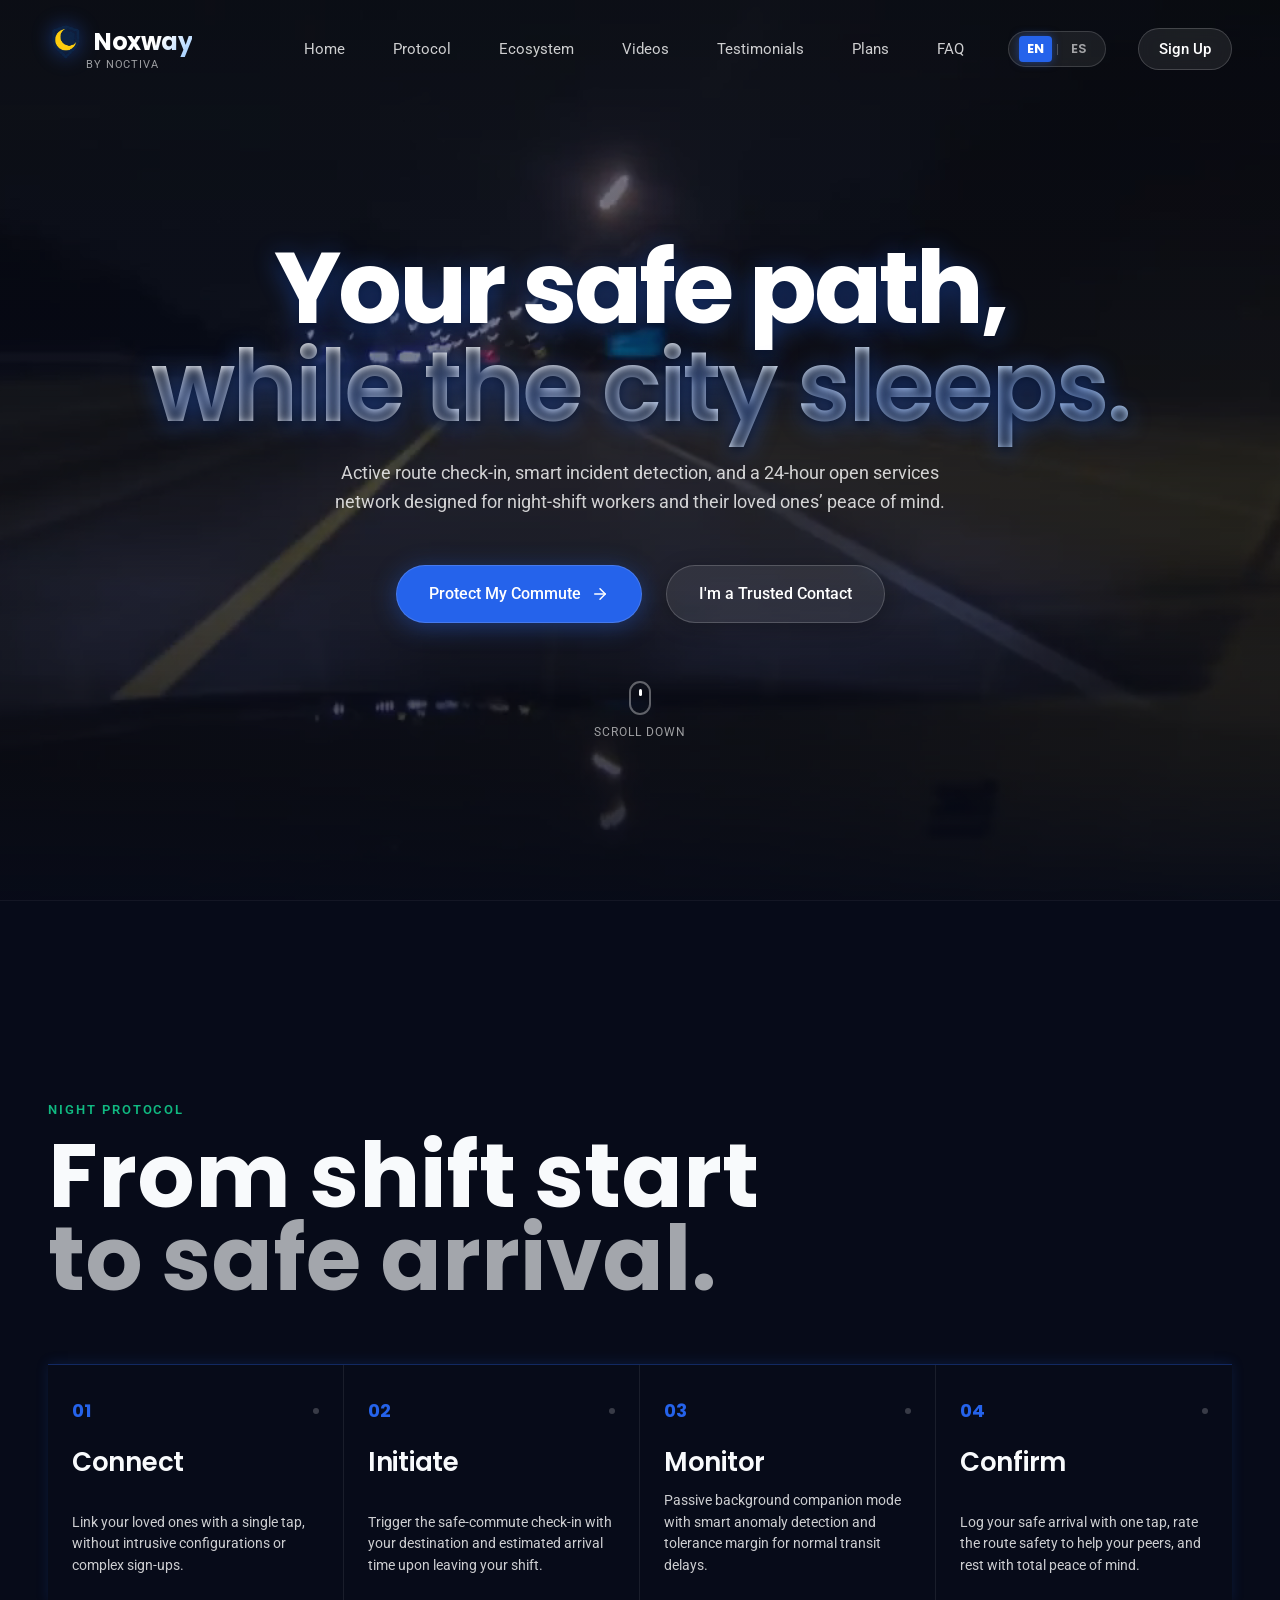
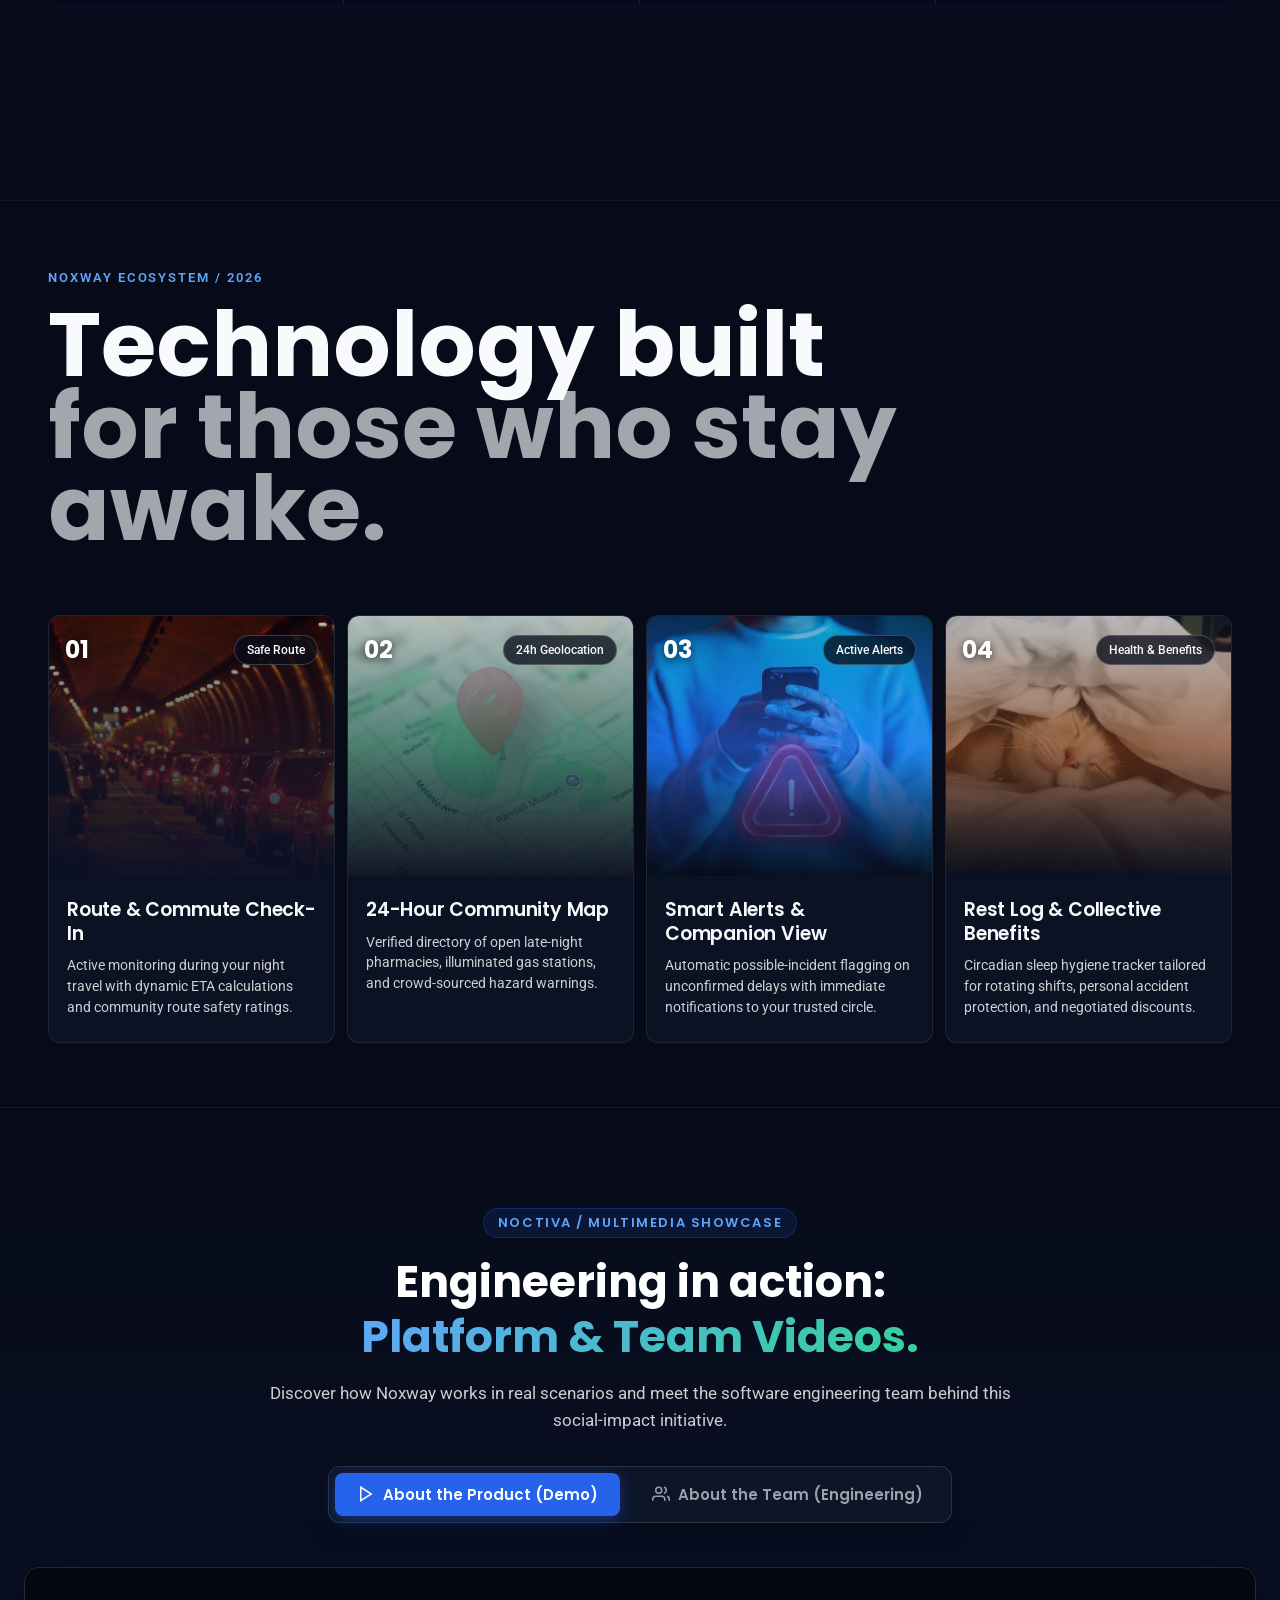
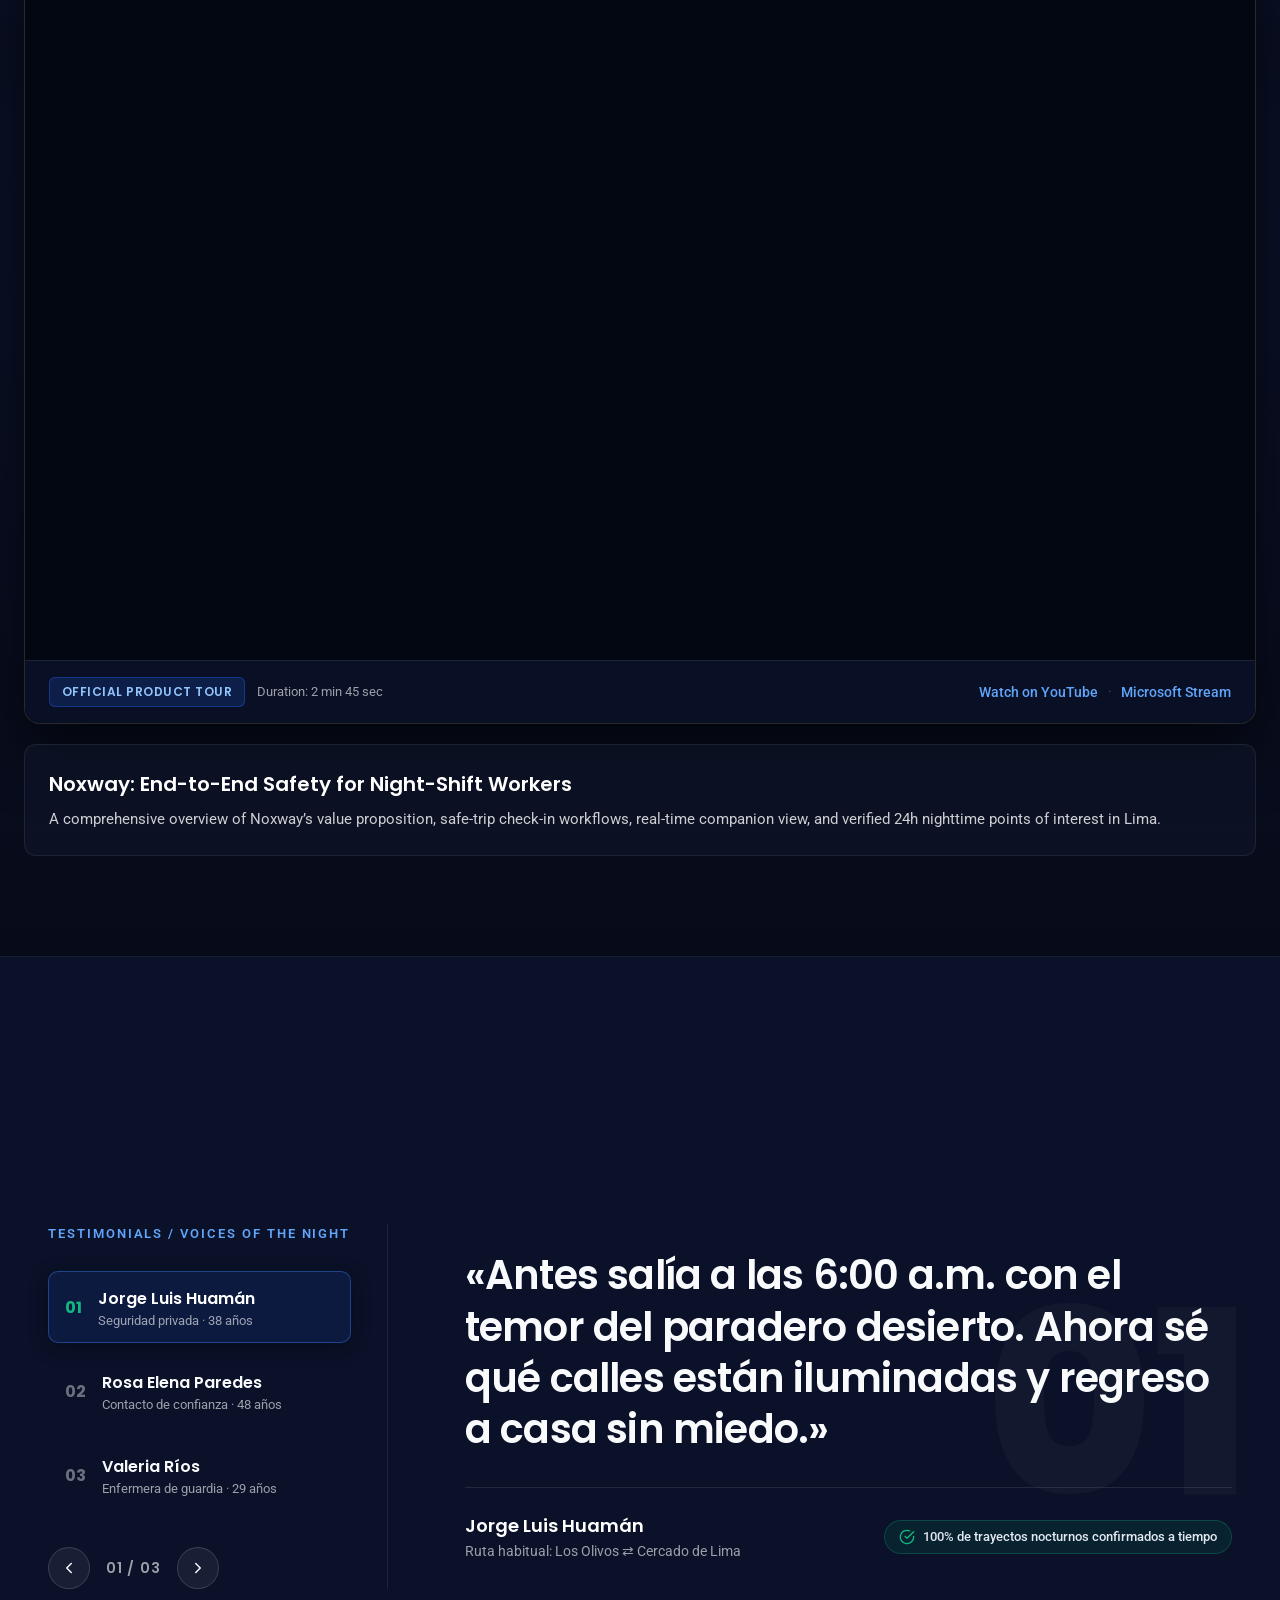
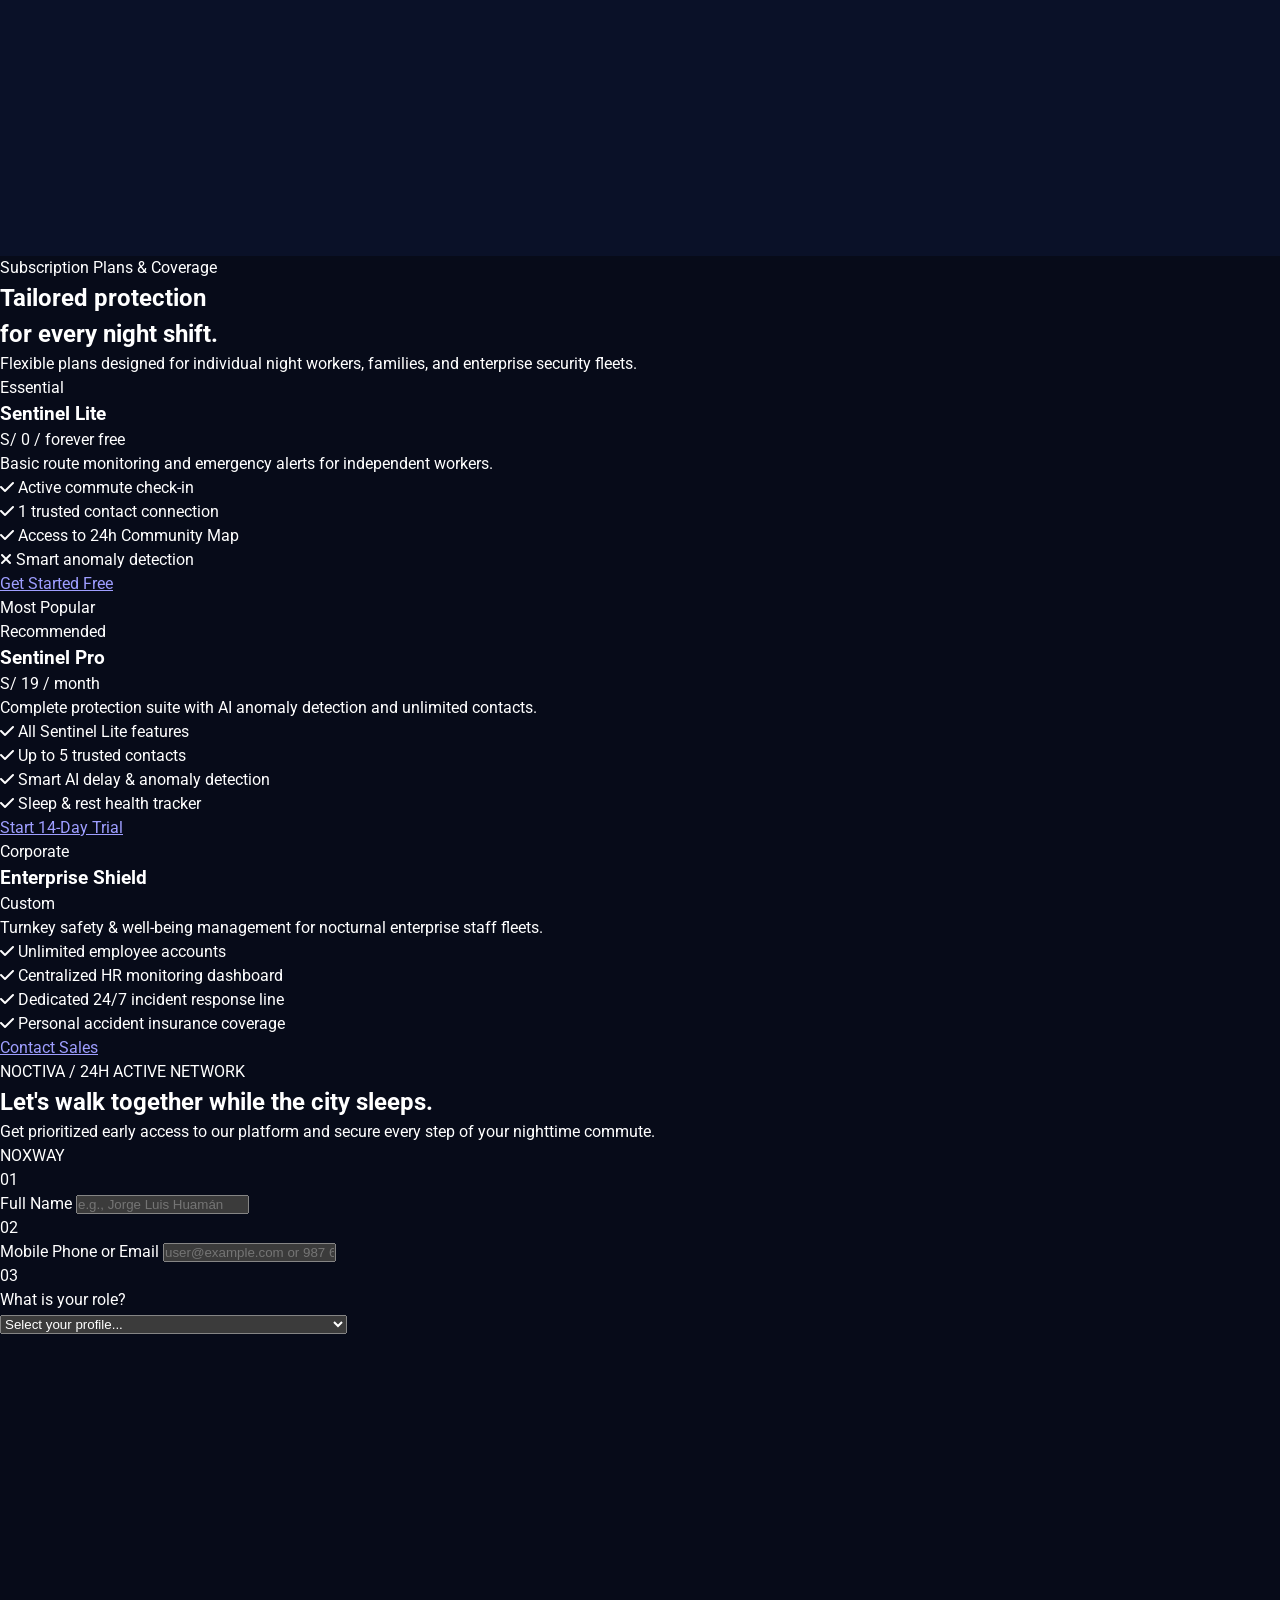
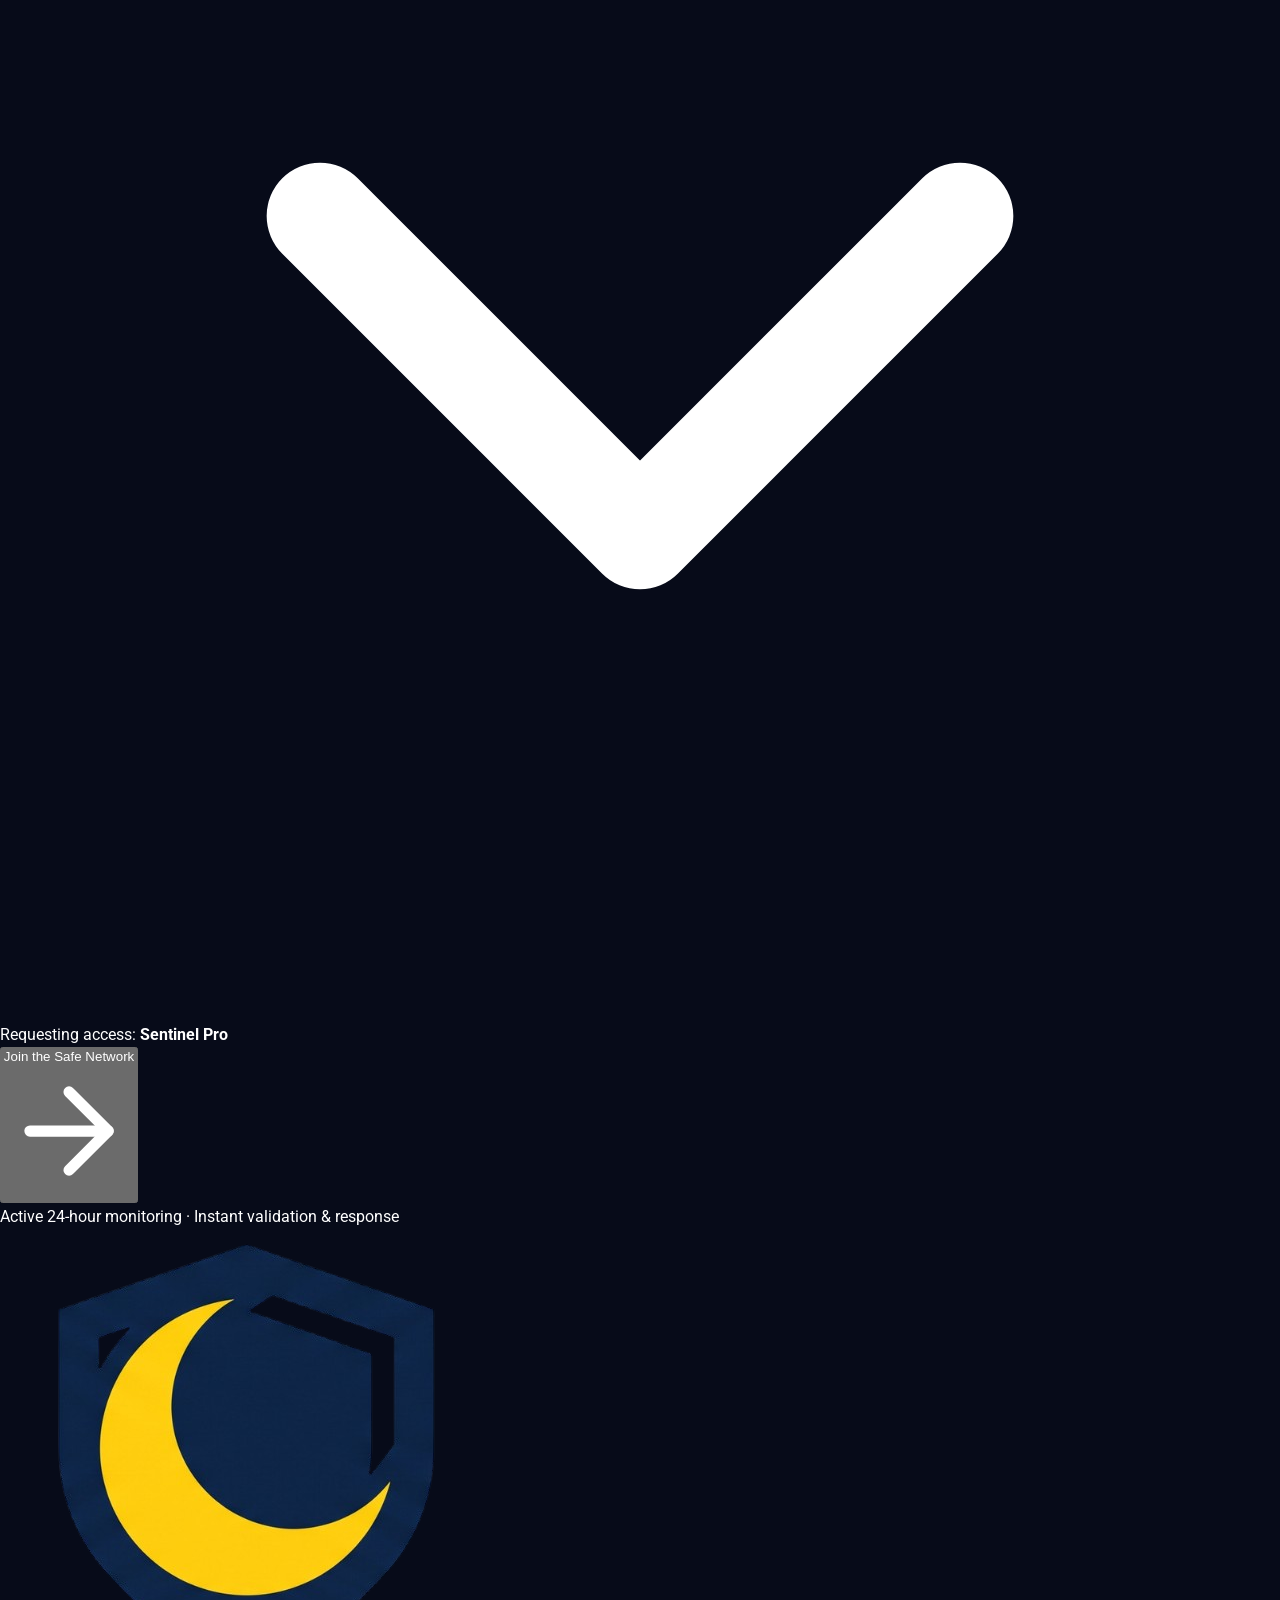
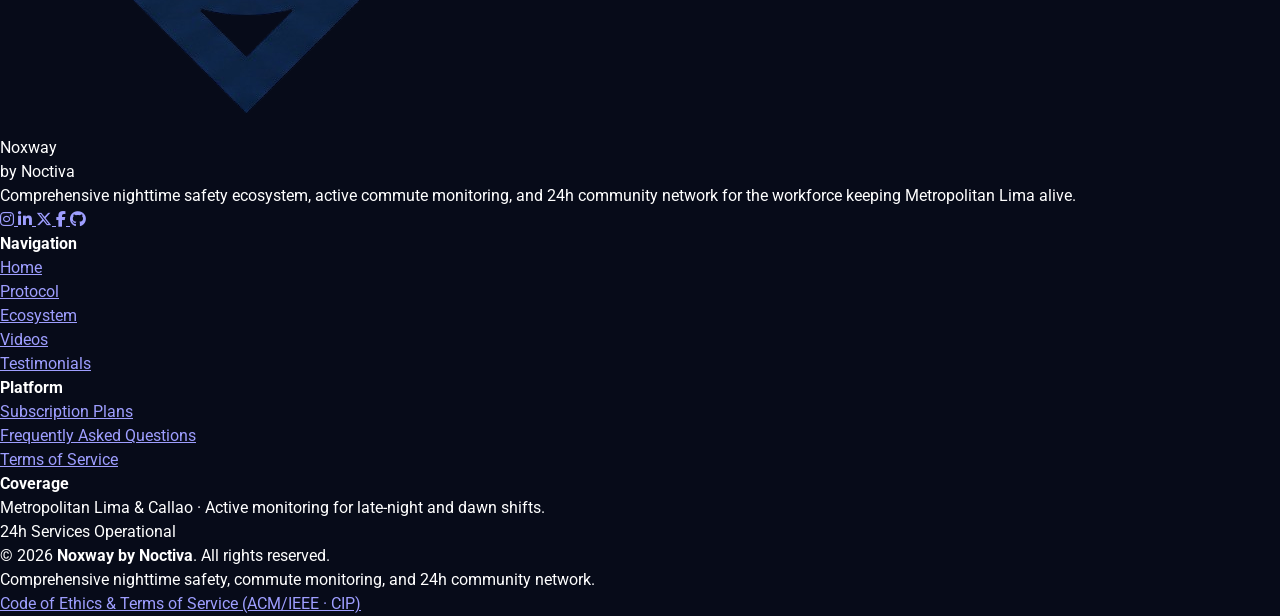
==== index.html @ db796f18 "feat(landing): add subscription plans section in index.html" ====
<!DOCTYPE html>
<html lang="en">
<head>
  <meta charset="UTF-8">
  <meta name="viewport" content="width=device-width, initial-scale=1.0">

  <title data-i18n="page.title">Noxway | Your safe path while the city sleeps</title>
  <meta name="description" content="Digital safety and well-being platform by Noctiva for night-shift workers: safe route check-in, trusted contacts companion view, 24h map, and sleep health." data-i18n-meta="description">
  <meta name="keywords" content="night-shift workers, night safety, occupational well-being, safe commute, 24h services, Lima, Noxway, Noctiva, trabajadores nocturnos, seguridad nocturna">
  <meta name="author" content="Noctiva">

  <meta property="og:title" content="Noxway | Tu camino seguro mientras la ciudad duerme">
  <meta property="og:description" content="Plataforma de seguridad y bienestar para trabajadores nocturnos. Check-in de ruta, companion view y mapa 24h.">
  <meta property="og:type" content="website">
  <meta property="og:url" content="https://noctiva-noxway.pe/">
  <meta property="og:image" content="assets/images/hero-night-poster.jpg">
  <meta name="twitter:card" content="summary_large_image">

  <link rel="icon" type="image/png" href="assets/images/LogoNovctiva1.png">
  <link rel="apple-touch-icon" href="assets/images/LogoNovctiva1.png">

  <link rel="preconnect" href="https://fonts.googleapis.com">
  <link rel="preconnect" href="https://fonts.gstatic.com" crossorigin>
  <link rel="stylesheet" href="https://fonts.googleapis.com/css2?family=Poppins:wght@500;600;700;800&family=Roboto:wght@300;400;500;700&display=swap">

  <link rel="stylesheet" href="https://cdnjs.cloudflare.com/ajax/libs/font-awesome/6.5.1/css/all.min.css">

  <link rel="stylesheet" href="css/style.css">
</head>
<body>

  <a href="#inicio" class="skip-to-content" data-i18n="a11y.skip">Skip to main content</a>

  <header class="site-header" role="banner">
    <div class="nav-container">

      <a href="#inicio" class="brand-link" aria-label="Ir al inicio de Noxway">
        <div class="brand-row">
          <img src="assets/images/LogoNovctiva1.png" alt="Noxway Logo" class="brand-icon-img">
          <span class="brand-name">Noxway</span>
        </div>
        <span class="brand-tagline" data-i18n="nav.brand_tagline">by Noctiva</span>
      </a>

      <nav class="desktop-nav" aria-label="Navegación principal">
        <ul class="nav-links-list">
          <li><a href="#inicio" class="nav-item-link" data-i18n="nav.home">Home</a></li>
          <li><a href="#trayecto" class="nav-item-link" data-i18n="nav.protocol">Protocol</a></li>
          <li><a href="#mapa" class="nav-item-link" data-i18n="nav.ecosystem">Ecosystem</a></li>
          <li><a href="#videos" class="nav-item-link" data-i18n="nav.videos">Videos</a></li>
          <li><a href="#comunidad" class="nav-item-link" data-i18n="nav.testimonials">Testimonials</a></li>
          <li><a href="#planes" class="nav-item-link" data-i18n="nav.pricing">Plans</a></li>
          <li><a href="#faq" class="nav-item-link" data-i18n="nav.faq">FAQ</a></li>
        </ul>

        <div class="lang-switcher" role="group" aria-label="Select Language">
          <button type="button" class="lang-btn active" data-lang="en_US" aria-pressed="true">EN</button>
          <span class="lang-sep" aria-hidden="true">|</span>
          <button type="button" class="lang-btn" data-lang="es_419" aria-pressed="false">ES</button>
        </div>

        <a href="#registro" class="btn-nav-login" data-i18n="nav.register">Sign Up</a>
      </nav>

      <button class="hamburger-toggle" id="hamburger-btn" aria-label="Abrir menú de navegación" aria-expanded="false" aria-controls="mobile-drawer">
        <span class="hamburger-line"></span>
        <span class="hamburger-line"></span>
        <span class="hamburger-line"></span>
      </button>

    </div>
  </header>

  <div class="mobile-nav-drawer" id="mobile-drawer" role="dialog" aria-modal="true" aria-label="Menú móvil">

    <div class="mobile-lang-row">
      <span class="mobile-lang-label">Language:</span>
      <div class="lang-switcher" role="group" aria-label="Language">
        <button type="button" class="lang-btn active" data-lang="en_US" aria-pressed="true">EN</button>
        <span class="lang-sep" aria-hidden="true">|</span>
        <button type="button" class="lang-btn" data-lang="es_419" aria-pressed="false">ES</button>
      </div>
    </div>

    <ul class="mobile-nav-list">
      <li><a href="#inicio" class="mobile-nav-link" data-i18n="nav.home">Home</a></li>
      <li><a href="#trayecto" class="mobile-nav-link" data-i18n="nav.protocol">Protocol</a></li>
      <li><a href="#mapa" class="mobile-nav-link" data-i18n="nav.ecosystem">Ecosystem</a></li>
      <li><a href="#videos" class="mobile-nav-link" data-i18n="nav.videos">Videos</a></li>
      <li><a href="#comunidad" class="mobile-nav-link" data-i18n="nav.testimonials">Testimonials</a></li>
      <li><a href="#planes" class="mobile-nav-link" data-i18n="nav.pricing">Plans</a></li>
      <li><a href="#faq" class="mobile-nav-link" data-i18n="nav.faq">FAQ</a></li>
    </ul>

    <div class="mobile-action-buttons">
      <a href="#registro" class="btn-mobile-login" data-i18n="nav.register">Sign Up</a>
    </div>
  </div>

  <main id="inicio">
    <section class="hero-section" aria-label="Presentación de Noxway">

      <div class="hero-video-wrapper" aria-hidden="true">
        <video
          class="hero-video"
          id="hero-video"
          autoplay
          muted
          loop
          playsinline
          poster="assets/images/hero-night-poster.jpg"
        >
          <source src="assets/images/hero-night-city.webm" type="video/webm">
          <img src="assets/images/hero-night-poster.jpg" alt="Calles de la ciudad de noche con tráfico" class="hero-video">
        </video>
        <div class="hero-overlay"></div>
      </div>

      <div class="hero-content">

        <h1 class="hero-title">
          <span data-i18n="hero.title_line1">Your safe path,</span><br class="hero-title-break">
          <span class="hero-title-highlight" data-i18n="hero.title_line2">while the city sleeps.</span>
        </h1>

        <p class="hero-subtitle" data-i18n="hero.subtitle">
          Active route check-in, smart incident detection, and a 24-hour open services network designed for night-shift workers and their loved ones’ peace of mind.
        </p>

        <div class="hero-cta-group">
          <a href="#planes" class="btn-hero btn-primary-hero" data-role-target="worker">
            <span data-i18n="hero.cta_worker">Protect My Commute</span>
            <svg class="btn-icon-arrow" viewBox="0 0 24 24" fill="none" stroke="currentColor" stroke-width="2" stroke-linecap="round" stroke-linejoin="round" aria-hidden="true">
              <path d="M5 12h14"></path>
              <path d="M12 5l7 7-7 7"></path>
            </svg>
          </a>
          <a href="#registro" class="btn-hero btn-glass-hero" data-role-target="companion">
            <span data-i18n="hero.cta_companion">I'm a Trusted Contact</span>
          </a>
        </div>

        <a href="#trayecto" class="hero-scroll-indicator" aria-label="Desplazarse hacia el protocolo">
          <div class="scroll-mouse" aria-hidden="true">
            <span class="scroll-wheel"></span>
          </div>
          <span data-i18n="hero.scroll">Scroll down</span>
        </a>

      </div>

    </section>

    <section id="trayecto" class="protocol-section reveal-on-scroll" aria-labelledby="protocol-title">
      <div class="protocol-container">

        <div class="protocol-header-wrapper">
          <span class="protocol-tag" data-i18n="protocol.tag">Night Protocol</span>
          <h2 id="protocol-title" class="protocol-title">
            <span data-i18n="protocol.title_line1">From shift start</span><br class="protocol-title-break">
            <span class="protocol-title-highlight" data-i18n="protocol.title_line2">to safe arrival.</span>
          </h2>
        </div>

        <div class="protocol-grid-wrapper">
          <div class="protocol-steps-grid">

            <article class="protocol-step" tabindex="0">
              <div class="step-meta">
                <span class="step-number">01</span>
                <span class="step-indicator" aria-hidden="true"></span>
              </div>
              <h3 class="step-title" data-i18n="protocol.step1_title">Connect</h3>
              <p class="step-desc" data-i18n="protocol.step1_desc">
                Link your loved ones with a single tap, without intrusive configurations or complex sign-ups.
              </p>
            </article>

            <article class="protocol-step" tabindex="0">
              <div class="step-meta">
                <span class="step-number">02</span>
                <span class="step-indicator" aria-hidden="true"></span>
              </div>
              <h3 class="step-title" data-i18n="protocol.step2_title">Initiate</h3>
              <p class="step-desc" data-i18n="protocol.step2_desc">
                Trigger the safe-commute check-in with your destination and estimated arrival time upon leaving your shift.
              </p>
            </article>

            <article class="protocol-step" tabindex="0">
              <div class="step-meta">
                <span class="step-number">03</span>
                <span class="step-indicator" aria-hidden="true"></span>
              </div>
              <h3 class="step-title" data-i18n="protocol.step3_title">Monitor</h3>
              <p class="step-desc" data-i18n="protocol.step3_desc">
                Passive background companion mode with smart anomaly detection and tolerance margin for normal transit delays.
              </p>
            </article>

            <article class="protocol-step" tabindex="0">
              <div class="step-meta">
                <span class="step-number">04</span>
                <span class="step-indicator" aria-hidden="true"></span>
              </div>
              <h3 class="step-title" data-i18n="protocol.step4_title">Confirm</h3>
              <p class="step-desc" data-i18n="protocol.step4_desc">
                Log your safe arrival with one tap, rate the route safety to help your peers, and rest with total peace of mind.
              </p>
            </article>

          </div>
        </div>

      </div>
    </section>

    <section id="mapa" class="ecosystem-section reveal-on-scroll" aria-labelledby="ecosystem-title">
      <div class="ecosystem-container">

        <div class="ecosystem-header-wrapper">
          <span class="ecosystem-tag" data-i18n="ecosystem.tag">Noxway Ecosystem / 2026</span>
          <h2 id="ecosystem-title" class="ecosystem-title">
            <span data-i18n="ecosystem.title_line1">Technology built</span><br class="ecosystem-title-break">
            <span class="ecosystem-title-highlight" data-i18n="ecosystem.title_line2">for those who stay awake.</span>
          </h2>
        </div>

        <div class="ecosystem-grid">

          <article class="ecosystem-card" tabindex="0">
            <div class="ecosystem-visual-panel">
              <img src="assets/images/Ruta.jpg" alt="Ruta y trayecto nocturno seguro" class="ecosystem-panel-img" loading="lazy">
              <div class="ecosystem-panel-overlay panel-overlay-blue"></div>
              <div class="panel-top-row">
                <span class="panel-number">01</span>
                <span class="panel-badge-pill" data-i18n="ecosystem.card1_pill">Safe Route</span>
              </div>
            </div>
            <div class="ecosystem-card-body">
              <h3 class="ecosystem-card-title" data-i18n="ecosystem.card1_title">Route & Commute Check-In</h3>
              <p class="ecosystem-card-desc" data-i18n="ecosystem.card1_desc">
                Active monitoring during your night travel with dynamic ETA calculations and community route safety ratings.
              </p>
            </div>
          </article>

          <article class="ecosystem-card" tabindex="0">
            <div class="ecosystem-visual-panel">
              <img src="assets/images/map.png" alt="Mapa nocturno y geolocalización de servicios 24h" class="ecosystem-panel-img" loading="lazy">
              <div class="ecosystem-panel-overlay panel-overlay-emerald"></div>
              <div class="panel-top-row">
                <span class="panel-number">02</span>
                <span class="panel-badge-pill" data-i18n="ecosystem.card2_pill">24h Geolocation</span>
              </div>
            </div>
            <div class="ecosystem-card-body">
              <h3 class="ecosystem-card-title" data-i18n="ecosystem.card2_title">24-Hour Community Map</h3>
              <p class="ecosystem-card-desc" data-i18n="ecosystem.card2_desc">
                Verified directory of open late-night pharmacies, illuminated gas stations, and crowd-sourced hazard warnings.
              </p>
            </div>
          </article>

          <article class="ecosystem-card" tabindex="0">
            <div class="ecosystem-visual-panel">
              <img src="assets/images/Alertas.jpg" alt="Alertas inteligentes y panel de acompañante" class="ecosystem-panel-img" loading="lazy">
              <div class="ecosystem-panel-overlay panel-overlay-indigo"></div>
              <div class="panel-top-row">
                <span class="panel-number">03</span>
                <span class="panel-badge-pill" data-i18n="ecosystem.card3_pill">Active Alerts</span>
              </div>
            </div>
            <div class="ecosystem-card-body">
              <h3 class="ecosystem-card-title" data-i18n="ecosystem.card3_title">Smart Alerts & Companion View</h3>
              <p class="ecosystem-card-desc" data-i18n="ecosystem.card3_desc">
                Automatic possible-incident flagging on unconfirmed delays with immediate notifications to your trusted circle.
              </p>
            </div>
          </article>

          <article class="ecosystem-card" tabindex="0">
            <div class="ecosystem-visual-panel">
              <img src="assets/images/module-rest.jpg" alt="Cuidado del descanso y sueño tras turno nocturno" class="ecosystem-panel-img" loading="lazy">
              <div class="ecosystem-panel-overlay panel-overlay-amber"></div>
              <div class="panel-top-row">
                <span class="panel-number">04</span>
                <span class="panel-badge-pill" data-i18n="ecosystem.card4_pill">Health & Benefits</span>
              </div>
            </div>
            <div class="ecosystem-card-body">
              <h3 class="ecosystem-card-title" data-i18n="ecosystem.card4_title">Rest Log & Collective Benefits</h3>
              <p class="ecosystem-card-desc" data-i18n="ecosystem.card4_desc">
                Circadian sleep hygiene tracker tailored for rotating shifts, personal accident protection, and negotiated discounts.
              </p>
            </div>
          </article>

        </div>

      </div>
    </section>
<section id="videos" class="videos-section reveal-on-scroll" aria-labelledby="videos-title">
      <div class="videos-container">

        <div class="videos-header">
          <span class="videos-tag" data-i18n="videos.tag">Noctiva / Multimedia Showcase</span>
          <h2 id="videos-title" class="videos-title">
            <span data-i18n="videos.title_line1">Engineering in action:</span><br class="videos-title-break">
            <span class="videos-title-highlight" data-i18n="videos.title_line2">Platform & Team Videos.</span>
          </h2>
          <p class="videos-subtitle" data-i18n="videos.subtitle">
            Discover how Noxway works in real scenarios and meet the software engineering team behind this social-impact initiative.
          </p>

          <div class="videos-tabs" role="tablist" aria-label="Select Video Presentation">
            <button type="button" class="video-tab-btn active" id="tab-video-product" role="tab" aria-selected="true" aria-controls="panel-video-product">
              <svg viewBox="0 0 24 24" fill="none" stroke="currentColor" stroke-width="2" class="vtab-icon" aria-hidden="true">
                <polygon points="5 3 19 12 5 21 5 3"></polygon>
              </svg>
              <span data-i18n="videos.tab_product">About the Product (Demo)</span>
            </button>
            <button type="button" class="video-tab-btn" id="tab-video-team" role="tab" aria-selected="false" aria-controls="panel-video-team">
              <svg viewBox="0 0 24 24" fill="none" stroke="currentColor" stroke-width="2" class="vtab-icon" aria-hidden="true">
                <path d="M17 21v-2a4 4 0 0 0-4-4H5a4 4 0 0 0-4 4v2"></path>
                <circle cx="9" cy="7" r="4"></circle>
                <path d="M23 21v-2a4 4 0 0 0-3-3.87"></path>
                <path d="M16 3.13a4 4 0 0 1 0 7.75"></path>
              </svg>
              <span data-i18n="videos.tab_team">About the Team (Engineering)</span>
            </button>
          </div>
        </div>

        <div class="videos-content-wrapper">

          <article class="video-display-panel active" id="panel-video-product" role="tabpanel" aria-labelledby="tab-video-product">
            <div class="video-player-box">
              <div class="video-embed-container">
                <iframe
                  class="video-iframe"
                  src="https://www.youtube-nocookie.com/embed/dQw4w9WgXcQ?rel=0&modestbranding=1"
                  title="Noxway - Video About the Product"
                  allow="accelerometer; autoplay; clipboard-write; encrypted-media; gyroscope; picture-in-picture"
                  allowfullscreen
                  loading="lazy"
                ></iframe>
              </div>
              <div class="video-meta-bar">
                <div class="meta-left">
                  <span class="video-badge" data-i18n="videos.prod_badge">Official Product Tour</span>
                  <span class="video-duration" data-i18n="videos.prod_time">Duration: 2 min 45 sec</span>
                </div>
                <div class="meta-links">
                  <a href="https://youtube.com" target="_blank" rel="noopener noreferrer" class="video-ext-link" data-i18n="videos.prod_watch_yt">Watch on YouTube</a>
                  <span class="meta-sep" aria-hidden="true">·</span>
                  <a href="https://web.microsoftstream.com" target="_blank" rel="noopener noreferrer" class="video-ext-link" data-i18n="videos.prod_watch_stream">Microsoft Stream</a>
                </div>
              </div>
            </div>
            <div class="video-details-box">
              <h3 class="video-card-title" data-i18n="videos.prod_title">Noxway: End-to-End Safety for Night-Shift Workers</h3>
              <p class="video-card-desc" data-i18n="videos.prod_desc">
                A comprehensive overview of Noxway’s value proposition, safe-trip check-in workflows, real-time companion view, and verified 24h nighttime points of interest in Lima.
              </p>
            </div>
          </article>

          <article class="video-display-panel" id="panel-video-team" role="tabpanel" aria-labelledby="tab-video-team" hidden>
            <div class="video-player-box">
              <div class="video-embed-container">
                <iframe
                  class="video-iframe"
                  src="https://www.youtube-nocookie.com/embed/dQw4w9WgXcQ?rel=0&modestbranding=1"
                  title="Noxway - Video About the Team"
                  allow="accelerometer; autoplay; clipboard-write; encrypted-media; gyroscope; picture-in-picture"
                  allowfullscreen
                  loading="lazy"
                ></iframe>
              </div>
              <div class="video-meta-bar">
                <div class="meta-left">
                  <span class="video-badge team-badge-color" data-i18n="videos.team_badge">Academic & Agile Retrospective</span>
                  <span class="video-duration" data-i18n="videos.team_time">Duration: 5 min 15 sec</span>
                </div>
                <div class="meta-links">
                  <a href="https://youtube.com" target="_blank" rel="noopener noreferrer" class="video-ext-link" data-i18n="videos.team_watch_yt">Watch on YouTube</a>
                  <span class="meta-sep" aria-hidden="true">·</span>
                  <a href="https://web.microsoftstream.com" target="_blank" rel="noopener noreferrer" class="video-ext-link" data-i18n="videos.team_watch_stream">Microsoft Stream</a>
                </div>
              </div>
            </div>
            <div class="video-details-box">
              <h3 class="video-card-title" data-i18n="videos.team_title">Team Noctiva: Process, Values & ABET Outcome 3</h3>
              <p class="video-card-desc" data-i18n="videos.team_desc">
                Meet the Noctiva engineering team. Learn about our design thinking process, Lean UX experiments, and collective commitment to user well-being.
              </p>
            </div>
          </article>

        </div>

      </div>
    </section>

    <section id="comunidad" class="testimonials-section reveal-on-scroll" aria-labelledby="testimonials-tag-title">
      <div class="testimonials-container">

        <div class="testimonials-left-col">
          <span id="testimonials-tag-title" class="testimonials-tag" data-i18n="testimonials.tag">TESTIMONIALS / VOICES OF THE NIGHT</span>

          <div class="testimonials-nav-list" role="tablist" aria-label="Seleccionar testimonio">

            <button class="testimonial-tab-btn active" role="tab" aria-selected="true" aria-controls="testimony-panel" data-index="0" id="tab-0">
              <span class="tab-index">01</span>
              <div class="tab-info">
                <span class="tab-name">Jorge Luis Huamán</span>
                <span class="tab-role" id="testimony-role-0">Seguridad privada · 38 años</span>
              </div>
            </button>

            <button class="testimonial-tab-btn" role="tab" aria-selected="false" aria-controls="testimony-panel" data-index="1" id="tab-1">
              <span class="tab-index">02</span>
              <div class="tab-info">
                <span class="tab-name">Rosa Elena Paredes</span>
                <span class="tab-role" id="testimony-role-1">Contacto de confianza · 48 años</span>
              </div>
            </button>

            <button class="testimonial-tab-btn" role="tab" aria-selected="false" aria-controls="testimony-panel" data-index="2" id="tab-2">
              <span class="tab-index">03</span>
              <div class="tab-info">
                <span class="tab-name">Valeria Ríos</span>
                <span class="tab-role" id="testimony-role-2">Enfermera de guardia · 29 años</span>
              </div>
            </button>

          </div>

          <div class="testimonials-controls" aria-label="Controles de testimonios">
            <button class="btn-testimonial-nav" id="prev-testimony-btn" aria-label="Testimonio anterior" data-i18n-aria-label="testimonials.prev">
              <svg viewBox="0 0 24 24" fill="none" stroke="currentColor" stroke-width="2" stroke-linecap="round" stroke-linejoin="round" aria-hidden="true">
                <path d="M15 18l-6-6 6-6"/>
              </svg>
            </button>
            <span class="testimonials-counter" id="testimony-counter" aria-hidden="true">01 / 03</span>
            <button class="btn-testimonial-nav" id="next-testimony-btn" aria-label="Testimonio siguiente" data-i18n-aria-label="testimonials.next">
              <svg viewBox="0 0 24 24" fill="none" stroke="currentColor" stroke-width="2" stroke-linecap="round" stroke-linejoin="round" aria-hidden="true">
                <path d="M9 18l6-6-6-6"/>
              </svg>
            </button>
          </div>

        </div>

        <div class="testimonials-right-col" id="testimony-panel" role="tabpanel" aria-labelledby="tab-0" aria-live="polite">

          <div class="giant-watermark-number" id="testimony-watermark" aria-hidden="true">01</div>

          <blockquote class="testimony-quote-wrapper">
            <p class="testimony-quote" id="testimony-quote">
              «Antes salía a las 6:00 a.m. con el temor del paradero desierto. Ahora sé qué calles están iluminadas y regreso a casa sin miedo.»
            </p>
          </blockquote>

          <div class="testimony-author-meta" id="testimony-meta">
            <div class="author-details">
              <h3 class="author-name" id="author-name">Jorge Luis Huamán</h3>
              <p class="author-location" id="author-location">Ruta habitual: Los Olivos ⇄ Cercado de Lima</p>
            </div>
            <div class="author-metric">
              <span class="metric-icon" aria-hidden="true">
                <svg viewBox="0 0 24 24" fill="none" stroke="currentColor" stroke-width="2" stroke-linecap="round" stroke-linejoin="round">
                  <path d="M22 11.08V12a10 10 0 1 1-5.93-9.14"/>
                  <polyline points="22 4 12 14.01 9 11.01"/>
                </svg>
              </span>
              <span class="metric-text" id="author-metric">100% de trayectos nocturnos confirmados a tiempo</span>
            </div>
          </div>

        </div>

      </div>
    </section>
    <!-- ==================== SECCIÓN PLANES / PRICING ==================== -->
    <section id="planes" class="pricing-section reveal-on-scroll" aria-labelledby="pricing-title">
      <div class="pricing-container">

        <div class="pricing-header-wrapper">
          <span class="pricing-tag" data-i18n="pricing.tag">Subscription Plans & Coverage</span>
          <h2 id="pricing-title" class="pricing-title">
            <span data-i18n="pricing.title_line1">Tailored protection</span><br class="pricing-title-break">
            <span class="pricing-title-highlight" data-i18n="pricing.title_line2">for every night shift.</span>
          </h2>
          <p class="pricing-subtitle" data-i18n="pricing.subtitle">
            Flexible plans designed for individual night workers, families, and enterprise security fleets.
          </p>
        </div>

        <div class="pricing-cards-grid">

          <!-- Plan 1: Sentinel Lite -->
          <article class="pricing-card" tabindex="0">
            <div class="pricing-card-header">
              <span class="plan-badge" data-i18n="pricing.plan1_badge">Essential</span>
              <h3 class="plan-title" data-i18n="pricing.plan1_title">Sentinel Lite</h3>
              <div class="plan-price">
                <span class="currency">S/</span>
                <span class="amount">0</span>
                <span class="period" data-i18n="pricing.free_forever">/ forever free</span>
              </div>
              <p class="plan-description" data-i18n="pricing.plan1_desc">
                Basic route monitoring and emergency alerts for independent workers.
              </p>
            </div>

            <ul class="plan-features-list">
              <li>
                <i class="fa-solid fa-check feature-icon" aria-hidden="true"></i>
                <span data-i18n="pricing.plan1_f1">Active commute check-in</span>
              </li>
              <li>
                <i class="fa-solid fa-check feature-icon" aria-hidden="true"></i>
                <span data-i18n="pricing.plan1_f2">1 trusted contact connection</span>
              </li>
              <li>
                <i class="fa-solid fa-check feature-icon" aria-hidden="true"></i>
                <span data-i18n="pricing.plan1_f3">Access to 24h Community Map</span>
              </li>
              <li class="feature-disabled">
                <i class="fa-solid fa-xmark feature-icon" aria-hidden="true"></i>
                <span data-i18n="pricing.plan1_f4">Smart anomaly detection</span>
              </li>
            </ul>

            <div class="pricing-card-cta">
              <a href="#registro" class="btn-plan btn-secondary-plan" data-plan="Sentinel Lite" data-i18n="pricing.cta_lite">Get Started Free</a>
            </div>
          </article>

          <!-- Plan 2: Sentinel Pro (Featured) -->
          <article class="pricing-card featured-plan" tabindex="0">
            <div class="featured-ribbon" data-i18n="pricing.most_popular">Most Popular</div>
            <div class="pricing-card-header">
              <span class="plan-badge badge-highlight" data-i18n="pricing.plan2_badge">Recommended</span>
              <h3 class="plan-title" data-i18n="pricing.plan2_title">Sentinel Pro</h3>
              <div class="plan-price">
                <span class="currency">S/</span>
                <span class="amount">19</span>
                <span class="period" data-i18n="pricing.per_month">/ month</span>
              </div>
              <p class="plan-description" data-i18n="pricing.plan2_desc">
                Complete protection suite with AI anomaly detection and unlimited contacts.
              </p>
            </div>

            <ul class="plan-features-list">
              <li>
                <i class="fa-solid fa-check feature-icon" aria-hidden="true"></i>
                <span data-i18n="pricing.plan2_f1">All Sentinel Lite features</span>
              </li>
              <li>
                <i class="fa-solid fa-check feature-icon" aria-hidden="true"></i>
                <span data-i18n="pricing.plan2_f2">Up to 5 trusted contacts</span>
              </li>
              <li>
                <i class="fa-solid fa-check feature-icon" aria-hidden="true"></i>
                <span data-i18n="pricing.plan2_f3">Smart AI delay & anomaly detection</span>
              </li>
              <li>
                <i class="fa-solid fa-check feature-icon" aria-hidden="true"></i>
                <span data-i18n="pricing.plan2_f4">Sleep & rest health tracker</span>
              </li>
            </ul>

            <div class="pricing-card-cta">
              <a href="#registro" class="btn-plan btn-primary-plan" data-plan="Sentinel Pro" data-i18n="pricing.cta_pro">Start 14-Day Trial</a>
            </div>
          </article>

          <!-- Plan 3: Enterprise Shield -->
          <article class="pricing-card" tabindex="0">
            <div class="pricing-card-header">
              <span class="plan-badge" data-i18n="pricing.plan3_badge">Corporate</span>
              <h3 class="plan-title" data-i18n="pricing.plan3_title">Enterprise Shield</h3>
              <div class="plan-price">
                <span class="amount-custom" data-i18n="pricing.custom_price">Custom</span>
              </div>
              <p class="plan-description" data-i18n="pricing.plan3_desc">
                Turnkey safety & well-being management for nocturnal enterprise staff fleets.
              </p>
            </div>

            <ul class="plan-features-list">
              <li>
                <i class="fa-solid fa-check feature-icon" aria-hidden="true"></i>
                <span data-i18n="pricing.plan3_f1">Unlimited employee accounts</span>
              </li>
              <li>
                <i class="fa-solid fa-check feature-icon" aria-hidden="true"></i>
                <span data-i18n="pricing.plan3_f2">Centralized HR monitoring dashboard</span>
              </li>
              <li>
                <i class="fa-solid fa-check feature-icon" aria-hidden="true"></i>
                <span data-i18n="pricing.plan3_f3">Dedicated 24/7 incident response line</span>
              </li>
              <li>
                <i class="fa-solid fa-check feature-icon" aria-hidden="true"></i>
                <span data-i18n="pricing.plan3_f4">Personal accident insurance coverage</span>
              </li>
            </ul>

            <div class="pricing-card-cta">
              <a href="#registro" class="btn-plan btn-secondary-plan" data-plan="Enterprise Shield" data-i18n="pricing.cta_enterprise">Contact Sales</a>
            </div>
          </article>

        </div>

      </div>
    </section>
    <!-- Parte5 -->
<section id="registro" class="contact-section reveal-on-scroll" aria-labelledby="contact-section-title">
      <div class="contact-container">

        <div class="contact-left-col">
          <div class="contact-left-header">
            <span class="contact-tag" data-i18n="contact.tag">NOCTIVA / 24H ACTIVE NETWORK</span>
            <h2 id="contact-section-title" class="contact-title">
              <span class="title-line-mask"><span class="title-line" data-i18n="contact.title_line1">Let's walk together</span></span>
              <span class="title-line-mask"><span class="title-line title-highlight" data-i18n="contact.title_line2">while the city sleeps.</span></span>
            </h2>
            <p class="contact-desc" data-i18n="contact.desc">
              Get prioritized early access to our platform and secure every step of your nighttime commute.
            </p>
          </div>

          <div class="contact-watermark-text" aria-hidden="true">NOXWAY</div>
        </div>

        <div class="contact-divider" aria-hidden="true"></div>

        <div class="contact-right-col">
          <form class="contact-linear-form" id="contact-form" novalidate>

            <div class="linear-field-group">
              <span class="field-number">01</span>
              <div class="field-input-wrapper">
                <label for="full-name" class="linear-label" data-i18n="contact.name_label">Full Name</label>
                <input
                  type="text"
                  id="full-name"
                  name="fullName"
                  class="linear-input"
                  placeholder="e.g., Jorge Luis Huamán"
                  data-i18n-placeholder="contact.name_ph"
                  required
                  autocomplete="name"
                >
                <div class="linear-progress-line" aria-hidden="true"></div>
              </div>
            </div>

            <div class="linear-field-group">
              <span class="field-number">02</span>
              <div class="field-input-wrapper">
                <label for="contact-info" class="linear-label" data-i18n="contact.info_label">Mobile Phone or Email</label>
                <input
                  type="text"
                  id="contact-info"
                  name="contactInfo"
                  class="linear-input"
                  placeholder="user@example.com or 987 654 321"
                  data-i18n-placeholder="contact.info_ph"
                  required
                  autocomplete="email"
                >
                <div class="linear-progress-line" aria-hidden="true"></div>
              </div>
            </div>

            <div class="linear-field-group">
              <span class="field-number">03</span>
              <div class="field-input-wrapper">
                <label for="user-profile-role" class="linear-label" data-i18n="contact.role_label">What is your role?</label>
                <div class="select-wrapper">
                  <select id="user-profile-role" name="role" class="linear-select" required>
                    <option value="" disabled selected data-i18n="contact.role_default">Select your profile...</option>
                    <option value="worker" data-i18n="contact.role_worker">I am a night-shift worker (security, health, delivery, etc.)</option>
                    <option value="companion" data-i18n="contact.role_companion">I am a trusted contact (family member or partner)</option>
                  </select>
                  <svg class="select-chevron" viewBox="0 0 24 24" fill="none" stroke="currentColor" stroke-width="2" stroke-linecap="round" stroke-linejoin="round" aria-hidden="true">
                    <polyline points="6 9 12 15 18 9"/>
                  </svg>
                </div>
                <div class="linear-progress-line" aria-hidden="true"></div>
              </div>
            </div>

            <div class="form-plan-pill" id="form-plan-pill">
              <span class="plan-pill-dot" aria-hidden="true"></span>
              <span><span data-i18n="contact.plan_pill">Requesting access: </span><strong id="form-plan-label">Sentinel Pro</strong></span>
            </div>
            <input type="hidden" id="selected-plan-input" name="selectedPlan" value="Sentinel Pro">

            <button type="submit" class="btn-linear-submit">
              <span data-i18n="contact.submit">Join the Safe Network</span>
              <svg class="submit-arrow-icon" viewBox="0 0 24 24" fill="none" stroke="currentColor" stroke-width="2" stroke-linecap="round" stroke-linejoin="round" aria-hidden="true">
                <line x1="5" y1="12" x2="19" y2="12"></line>
                <polyline points="12 5 19 12 12 19"></polyline>
              </svg>
            </button>

            <div class="contact-microtext">
              <span class="microtext-item">
                <span class="microtext-dot" aria-hidden="true"></span>
                <span data-i18n="contact.micro1">Active 24-hour monitoring</span>
              </span>
              <span class="microtext-separator" aria-hidden="true">·</span>
              <span class="microtext-item" data-i18n="contact.micro2">Instant validation & response</span>
            </div>

            <div class="form-live-feedback" id="form-feedback" aria-live="polite"></div>

          </form>
        </div>

      </div>
    </section>
  </main>

  <footer class="site-footer" role="contentinfo">
    <div class="footer-container">

      <div class="footer-top-row">

        <div class="footer-brand-col">
          <div class="footer-brand">
            <img src="assets/images/LogoNovctiva1.png" alt="Noxway Logo" class="footer-brand-img">
            <div style="display: flex; flex-direction: column;">
              <span class="footer-logo">Noxway</span>
              <span class="footer-brand-badge" data-i18n="footer.brand_tagline">by Noctiva</span>
            </div>
          </div>
          <p class="footer-tagline" data-i18n="footer.brand_desc">
            Comprehensive nighttime safety ecosystem, active commute monitoring, and 24h community network for the workforce keeping Metropolitan Lima alive.
          </p>

          <div class="footer-social-links" aria-label="Redes sociales oficiales de Noxway">
            <a href="https://instagram.com" class="social-icon-btn" aria-label="Instagram oficial de Noxway" target="_blank" rel="noopener noreferrer">
              <i class="fa-brands fa-instagram" aria-hidden="true"></i>
            </a>
            <a href="https://linkedin.com" class="social-icon-btn" aria-label="LinkedIn oficial de Noxway" target="_blank" rel="noopener noreferrer">
              <i class="fa-brands fa-linkedin-in" aria-hidden="true"></i>
            </a>
            <a href="https://x.com" class="social-icon-btn" aria-label="X (Twitter) oficial de Noxway" target="_blank" rel="noopener noreferrer">
              <i class="fa-brands fa-x-twitter" aria-hidden="true"></i>
            </a>
            <a href="https://facebook.com" class="social-icon-btn" aria-label="Facebook oficial de Noxway" target="_blank" rel="noopener noreferrer">
              <i class="fa-brands fa-facebook-f" aria-hidden="true"></i>
            </a>
            <a href="https://github.com" class="social-icon-btn" aria-label="Repositorio GitHub oficial de Noxway" target="_blank" rel="noopener noreferrer">
              <i class="fa-brands fa-github" aria-hidden="true"></i>
            </a>
          </div>
        </div>

        <div class="footer-nav-col">
          <h4 class="footer-col-title" data-i18n="footer.col_nav">Navigation</h4>
          <ul class="footer-nav-list">
            <li><a href="#inicio" data-i18n="nav.home">Home</a></li>
            <li><a href="#trayecto" data-i18n="nav.protocol">Protocol</a></li>
            <li><a href="#mapa" data-i18n="nav.ecosystem">Ecosystem</a></li>
            <li><a href="#videos" data-i18n="nav.videos">Videos</a></li>
            <li><a href="#comunidad" data-i18n="nav.testimonials">Testimonials</a></li>
          </ul>
        </div>

        <div class="footer-nav-col">
          <h4 class="footer-col-title" data-i18n="footer.col_platform">Platform</h4>
          <ul class="footer-nav-list">
            <li><a href="#planes" data-i18n="nav.pricing">Subscription Plans</a></li>
            <li><a href="#faq" data-i18n="nav.faq">Frequently Asked Questions</a></li>
            <li><a href="#terms-modal" class="btn-open-terms" data-i18n="footer.terms">Terms of Service</a></li>
          </ul>
        </div>

        <div class="footer-nav-col">
          <h4 class="footer-col-title" data-i18n="footer.col_coverage">Coverage</h4>
          <p class="footer-coverage-text" data-i18n="footer.coverage_desc">Metropolitan Lima & Callao · Active monitoring for late-night and dawn shifts.</p>
          <div class="footer-status-pill">
            <span class="status-pulse-dot" aria-hidden="true"></span>
            <span data-i18n="footer.status">24h Services Operational</span>
          </div>
        </div>

      </div>

      <div class="footer-bottom-row">
        <div class="footer-bottom-left">
          <p class="footer-copy" data-i18n="footer.copy">
            © 2026 <strong>Noxway by Noctiva</strong>. All rights reserved.
          </p>
          <p class="footer-academic" data-i18n="footer.academic">Comprehensive nighttime safety, commute monitoring, and 24h community network.</p>
        </div>
        <div class="footer-bottom-right">
          <a href="#terms-modal" class="btn-open-terms ethics-pill-link" data-i18n="footer.terms_ethics">
            Code of Ethics & Terms of Service (ACM/IEEE · CIP)
          </a>
        </div>
      </div>

    </div>
  </footer>

  <div class="terms-modal-overlay" id="terms-modal" role="dialog" aria-modal="true" aria-labelledby="modal-terms-title" hidden>
    <div class="terms-modal-box">

      <div class="terms-modal-header">
        <div class="modal-header-text">
          <span class="modal-badge" data-i18n="terms.badge">Regulatory Compliance & Ethics</span>
          <h2 id="modal-terms-title" class="modal-title" data-i18n="terms.title">Terms of Service & Code of Ethics</h2>
        </div>
        <button type="button" class="btn-close-modal" id="btn-close-modal-x" aria-label="Cerrar términos">
          <svg viewBox="0 0 24 24" fill="none" stroke="currentColor" stroke-width="2" stroke-linecap="round" stroke-linejoin="round" aria-hidden="true">
            <line x1="18" y1="6" x2="6" y2="18"></line>
            <line x1="6" y1="6" x2="18" y2="18"></line>
          </svg>
        </button>
      </div>

      <div class="terms-modal-body">
        <p class="modal-intro" data-i18n="terms.intro">
          This agreement governs the use of Noxway by Noctiva. It explicitly embodies the professional and ethical standards prescribed by the ACM/IEEE Software Engineering Code of Ethics and the Colegio de Ingenieros del Perú (CIP).
        </p>

        <section class="modal-clause">
          <h3 class="clause-heading" data-i18n="terms.sec1_h">1. Public Interest & Human Well-Being (ACM/IEEE Principle 1 / CIP Art. 1)</h3>
          <p class="clause-text" data-i18n="terms.sec1_p">
            Noctiva commits to engineering software that preserves the physical integrity, dignity, and peace of mind of night-shift workers and their families. All algorithmic decisions prioritize user safety above commercial gain or engagement metrics.
          </p>
        </section>

        <section class="modal-clause">
          <h3 class="clause-heading" data-i18n="terms.sec2_h">2. Geolocation Privacy & Restricted Data Collection (ACM/IEEE Principle 2 & 3)</h3>
          <p class="clause-text" data-i18n="terms.sec2_p">
            User telemetry is collected strictly on an opt-in basis and exclusively while a commute check-in is active. Once safe arrival is confirmed, tracking terminates immediately. Coordinate logs are encrypted, never sold, and never shared with third-party advertisers.
          </p>
        </section>

        <section class="modal-clause">
          <h3 class="clause-heading" data-i18n="terms.sec3_h">3. Companion View & Consent Protocols</h3>
          <p class="clause-text" data-i18n="terms.sec3_p">
            Trusted contacts are invited exclusively by the worker. The companion view provides status visibility without invasive surveillance. Both parties may revoke permissions at any moment without penalty.
          </p>
        </section>

        <section class="modal-clause">
          <h3 class="clause-heading" data-i18n="terms.sec4_h">4. Non-Replacement of Emergency Services (ACM/IEEE Principle 4)</h3>
          <p class="clause-text" data-i18n="terms.sec4_p">
            Noxway is a preventative and mutual-aid tool. It does not replace official national emergency response authorities (PNP 105, Bomberos 116, SAMU 106). In life-threatening emergencies, users are urged to contact emergency dispatch directly.
          </p>
        </section>

        <section class="modal-clause">
          <h3 class="clause-heading" data-i18n="terms.sec5_h">5. Open-Source Transparency & Academic Integrity (CIP)</h3>
          <p class="clause-text" data-i18n="terms.sec5_p">
            This project complies with open-source licensing principles, rigorous documentation standards, and ethical peer review in accordance with international software engineering guidelines.
          </p>
        </section>
      </div>

      <div class="terms-modal-footer" style="justify-content: flex-end;">
        <button type="button" class="btn-hero btn-primary-hero btn-close-modal-action" id="btn-close-modal-bottom">
          <span data-i18n="terms.close">I Understand & Accept</span>
        </button>
      </div>

    </div>
  </div>

  <script src="js/i18n.js"></script>
  <script src="js/main.js"></script>
</body>
</html>
---- css/style.css ----
:root {
  --color-bg-deep: #070B19;
  --color-bg-dark: #0A1128;
  --color-bg-card: rgba(15, 23, 42, 0.7);
  --color-overlay: rgba(7, 11, 25, 0.52);

  --color-primary: #2563EB;
  --color-primary-hover: #1D4ED8;
  --color-primary-glow: rgba(37, 99, 235, 0.4);

  --color-accent-green: #10B981;
  --color-accent-green-glow: rgba(16, 185, 129, 0.4);
  --color-accent-amber: #F59E0B;

  --color-text-white: #FFFFFF;
  --color-text-muted: rgba(255, 255, 255, 0.8);
  --color-text-subtle: rgba(255, 255, 255, 0.6);

  --glass-bg: rgba(255, 255, 255, 0.08);
  --glass-border: rgba(255, 255, 255, 0.18);
  --glass-hover-bg: rgba(255, 255, 255, 0.14);

  --font-title: 'Poppins', -apple-system, BlinkMacSystemFont, sans-serif;
  --font-body: 'Roboto', -apple-system, BlinkMacSystemFont, sans-serif;

  --space-xs: 8px;
  --space-sm: 16px;
  --space-md: 24px;
  --space-lg: 32px;
  --space-xl: 48px;
  --space-2xl: 64px;

  --transition-smooth: all 0.3s cubic-bezier(0.16, 1, 0.3, 1);
}

*, *::before, *::after {
  box-sizing: border-box;
  margin: 0;
  padding: 0;
}

html {
  font-size: 16px;
  scroll-behavior: smooth;
  color-scheme: dark;
}

body {
  font-family: var(--font-body);
  background-color: var(--color-bg-deep);
  color: var(--color-text-white);
  min-height: 100vh;
  line-height: 1.5;
  overflow-x: hidden;
  -webkit-font-smoothing: antialiased;
  -moz-osx-font-smoothing: grayscale;
}

/* === ACCESIBILIDAD Y UTILIDADES DE NAVEGACIÓN === */
.skip-to-content {
  position: absolute;
  top: -999px;
  left: -999px;
  background: var(--color-primary);
  color: #FFFFFF;
  padding: 14px 22px;
  border-radius: 8px;
  font-family: var(--font-title);
  font-weight: 600;
  font-size: 0.9375rem;
  text-decoration: none;
  z-index: 99999;
  box-shadow: 0 8px 24px rgba(0, 0, 0, 0.6);
  outline: 3px solid #FFFFFF;
  transition: none;
}

.skip-to-content:focus,
.skip-to-content:focus-visible {
  top: 16px;
  left: 16px;
}

.lang-switcher {
  display: inline-flex;
  align-items: center;
  gap: 4px;
  padding: 4px 10px;
  background: rgba(255, 255, 255, 0.07);
  border: 1px solid rgba(255, 255, 255, 0.15);
  border-radius: 9999px;
  transition: var(--transition-smooth);
}

.lang-btn {
  background: transparent;
  border: none;
  color: var(--color-text-subtle);
  font-family: var(--font-title);
  font-size: 0.8125rem;
  font-weight: 600;
  cursor: pointer;
  padding: 3px 8px;
  border-radius: 4px;
  transition: all 0.2s ease;
}

.lang-btn:hover {
  color: #FFFFFF;
}

.lang-btn.active {
  color: #FFFFFF;
  background: var(--color-primary);
  font-weight: 700;
  box-shadow: 0 0 10px rgba(37, 99, 235, 0.5);
}

.lang-sep {
  color: rgba(255, 255, 255, 0.25);
  font-size: 0.75rem;
  user-select: none;
}

/* === CABECERA Y NAVEGACIÓN DESKTOP === */
.site-header {
  position: fixed;
  top: 0;
  left: 0;
  right: 0;
  z-index: 100;
  padding: 20px var(--space-md);
  transition: var(--transition-smooth);
}

@media (min-width: 768px) {
  .site-header {
    padding: 24px var(--space-xl);
  }
}

.site-header.scrolled {
  background: rgba(7, 11, 25, 0.85);
  backdrop-filter: blur(16px);
  -webkit-backdrop-filter: blur(16px);
  border-bottom: 1px solid rgba(255, 255, 255, 0.08);
  padding-top: 14px;
  padding-bottom: 14px;
  box-shadow: 0 10px 30px rgba(0, 0, 0, 0.4);
}

.nav-container {
  max-width: 1280px;
  margin: 0 auto;
  display: flex;
  align-items: center;
  justify-content: space-between;
}

.brand-link {
  display: flex;
  flex-direction: column;
  text-decoration: none;
  color: var(--color-text-white);
}

.brand-row {
  display: flex;
  align-items: center;
  gap: 10px;
}

.brand-icon {
  width: 28px;
  height: 28px;
  color: var(--color-primary);
  filter: drop-shadow(0 0 12px var(--color-primary-glow));
}

.brand-icon-img {
  width: 36px;
  height: 36px;
  object-fit: contain;
  filter: drop-shadow(0 0 10px rgba(37, 99, 235, 0.45));
  transition: transform 250ms ease;
}

.brand-link:hover .brand-icon-img {
  transform: scale(1.08);
}

.brand-name {
  font-family: var(--font-title);
  font-size: 1.5rem;
  font-weight: 700;
  letter-spacing: -0.02em;
  background: linear-gradient(135deg, #FFFFFF 60%, #93C5FD 100%);
  -webkit-background-clip: text;
  -webkit-text-fill-color: transparent;
}

.brand-tagline {
  font-size: 0.7rem;
  font-weight: 400;
  color: var(--color-text-subtle);
  letter-spacing: 0.08em;
  text-transform: uppercase;
  margin-top: -3px;
  padding-left: 38px;
}

.desktop-nav {
  display: none;
  align-items: center;
  gap: var(--space-lg);
}

@media (min-width: 900px) {
  .desktop-nav {
    display: flex;
  }
}

.nav-links-list {
  display: flex;
  align-items: center;
  list-style: none;
  gap: var(--space-md);
}

.nav-item-link {
  text-decoration: none;
  color: var(--color-text-muted);
  font-size: 0.9375rem;
  font-weight: 400;
  transition: var(--transition-smooth);
  padding: 6px 12px;
  border-radius: 6px;
}

.nav-item-link:hover,
.nav-item-link:focus-visible {
  color: var(--color-text-white);
  background: rgba(255, 255, 255, 0.06);
}

.btn-nav-login {
  display: inline-flex;
  align-items: center;
  justify-content: center;
  text-decoration: none;
  color: var(--color-text-white);
  font-size: 0.9375rem;
  font-weight: 500;
  padding: 9px 20px;
  border-radius: 9999px;
  background: var(--glass-bg);
  border: 1px solid var(--glass-border);
  backdrop-filter: blur(8px);
  -webkit-backdrop-filter: blur(8px);
  transition: var(--transition-smooth);
}

.btn-nav-login:hover,
.btn-nav-login:focus-visible {
  background: var(--glass-hover-bg);
  border-color: rgba(255, 255, 255, 0.35);
  box-shadow: 0 0 16px rgba(255, 255, 255, 0.1);
}

/* === BOTÓN HAMBURGUESA Y MENÚ MÓVIL === */
.hamburger-toggle {
  display: flex;
  flex-direction: column;
  justify-content: center;
  align-items: center;
  gap: 5px;
  width: 42px;
  height: 42px;
  background: var(--glass-bg);
  border: 1px solid var(--glass-border);
  border-radius: 8px;
  cursor: pointer;
  color: var(--color-text-white);
  transition: var(--transition-smooth);
}

@media (min-width: 900px) {
  .hamburger-toggle {
    display: none;
  }
}

.hamburger-line {
  width: 20px;
  height: 2px;
  background-color: var(--color-text-white);
  border-radius: 2px;
  transition: var(--transition-smooth);
}

.hamburger-toggle[aria-expanded="true"] .hamburger-line:nth-child(1) {
  transform: translateY(7px) rotate(45deg);
}

.hamburger-toggle[aria-expanded="true"] .hamburger-line:nth-child(2) {
  opacity: 0;
}

.hamburger-toggle[aria-expanded="true"] .hamburger-line:nth-child(3) {
  transform: translateY(-7px) rotate(-45deg);
}

.mobile-nav-drawer {
  position: fixed;
  inset: 0;
  z-index: 99;
  background: rgba(7, 11, 25, 0.94);
  backdrop-filter: blur(20px);
  -webkit-backdrop-filter: blur(20px);
  display: flex;
  flex-direction: column;
  padding: 100px var(--space-md) var(--space-xl);
  opacity: 0;
  pointer-events: none;
  transform: translateY(-12px);
  transition: var(--transition-smooth);
}

.mobile-nav-drawer.open {
  opacity: 1;
  pointer-events: auto;
  transform: translateY(0);
}

.mobile-lang-row {
  display: flex;
  align-items: center;
  justify-content: space-between;
  padding: 12px 18px;
  margin-bottom: 16px;
  background: rgba(255, 255, 255, 0.04);
  border-radius: 12px;
}

.mobile-lang-label {
  font-family: var(--font-title);
  font-size: 0.875rem;
  font-weight: 500;
  color: var(--color-text-muted);
}

.mobile-nav-list {
  list-style: none;
  display: flex;
  flex-direction: column;
  gap: var(--space-sm);
  margin-bottom: var(--space-xl);
}

.mobile-nav-link {
  display: block;
  text-decoration: none;
  color: var(--color-text-white);
  font-family: var(--font-title);
  font-size: 1.25rem;
  font-weight: 500;
  padding: 12px var(--space-sm);
  border-radius: 8px;
  border-left: 3px solid transparent;
  transition: var(--transition-smooth);
}

.mobile-nav-link:hover,
.mobile-nav-link:focus-visible {
  background: rgba(255, 255, 255, 0.05);
  border-left-color: var(--color-primary);
  color: #93C5FD;
}

.mobile-action-buttons {
  display: flex;
  flex-direction: column;
  gap: 12px;
  margin-top: 20px;
}

.btn-mobile-login {
  width: 100%;
  text-align: center;
  text-decoration: none;
  color: var(--color-text-white);
  font-size: 1rem;
  font-weight: 500;
  padding: 14px;
  border-radius: 9999px;
  background: var(--color-primary);
  box-shadow: 0 4px 20px var(--color-primary-glow);
  transition: var(--transition-smooth);
}

/* === HERO SECTION === */
.hero-section {
  position: relative;
  min-height: 100vh;
  width: 100%;
  display: flex;
  align-items: center;
  justify-content: center;
  padding: 120px var(--space-md) 60px;
  overflow: hidden;
  background-color: var(--color-bg-deep);
}

@media (min-width: 768px) {
  .hero-section {
    padding: 140px var(--space-xl) 60px;
  }
}

.hero-video-wrapper {
  position: absolute;
  inset: 0;
  width: 100%;
  height: 100%;
  overflow: hidden;
  z-index: 0;
}

.hero-video {
  width: 100%;
  height: 100%;
  object-fit: cover;
  object-position: center;
}

.hero-overlay {
  position: absolute;
  inset: 0;
  background: linear-gradient(
    180deg,
    rgba(7, 11, 25, 0.60) 0%,
    rgba(10, 17, 40, 0.50) 45%,
    rgba(7, 11, 25, 0.75) 85%,
    rgba(7, 11, 25, 0.95) 100%
  );
  z-index: 1;
}

.hero-content {
  position: relative;
  z-index: 2;
  max-width: 1024px;
  width: 100%;
  margin: 0 auto;
  display: flex;
  flex-direction: column;
  align-items: center;
  text-align: center;
  opacity: 0;
  transform: translateY(20px);
  animation: heroEntrance 0.9s cubic-bezier(0.16, 1, 0.3, 1) forwards;
  animation-delay: 0.15s;
}

@keyframes heroEntrance {
  to {
    opacity: 1;
    transform: translateY(0);
  }
}

.hero-title {
  font-family: var(--font-title);
  font-weight: 700;
  line-height: 0.98;
  color: var(--color-text-white);
  max-width: 1024px;
  margin-bottom: var(--space-md);
  font-size: 2.75rem;
  letter-spacing: -0.03em;
  text-shadow:
    0 4px 24px rgba(37, 99, 235, 0.45),
    0 2px 10px rgba(0, 0, 0, 0.8);
}

@media (min-width: 600px) {
  .hero-title {
    font-size: 4.25rem;
  }
}

@media (min-width: 1024px) {
  .hero-title {
    font-size: 6.25rem;
  }
}

.hero-title-break {
  display: block;
}

.hero-title-highlight {
  font-weight: 600;
  background: linear-gradient(135deg, #FFFFFF 40%, #BFDBFE 100%);
  -webkit-background-clip: text;
  -webkit-text-fill-color: transparent;
}

.hero-subtitle {
  font-family: var(--font-body);
  font-size: 1rem;
  line-height: 1.6;
  font-weight: 400;
  color: var(--color-text-muted);
  max-width: 640px;
  margin-bottom: var(--space-xl);
}

@media (min-width: 768px) {
  .hero-subtitle {
    font-size: 1.125rem;
  }
}

.hero-cta-group {
  display: flex;
  flex-direction: column;
  width: 100%;
  gap: var(--space-sm);
  margin-bottom: var(--space-xl);
}

@media (min-width: 640px) {
  .hero-cta-group {
    flex-direction: row;
    width: auto;
    gap: var(--space-md);
  }
}

.btn-hero {
  display: inline-flex;
  align-items: center;
  justify-content: center;
  gap: 10px;
  text-decoration: none;
  font-size: 1rem;
  font-weight: 500;
  padding: 16px 32px;
  border-radius: 9999px;
  transition: var(--transition-smooth);
  cursor: pointer;
  white-space: nowrap;
}

.btn-primary-hero {
  background-color: var(--color-primary);
  color: var(--color-text-white);
  border: 1px solid rgba(255, 255, 255, 0.15);
  box-shadow: 0 4px 24px var(--color-primary-glow);
}

.btn-primary-hero:hover,
.btn-primary-hero:focus-visible {
  background-color: var(--color-primary-hover);
  box-shadow: 0 6px 30px rgba(37, 99, 235, 0.65);
  transform: translateY(-2px);
}

.btn-glass-hero {
  background: var(--glass-bg);
  color: var(--color-text-white);
  border: 1px solid var(--glass-border);
  backdrop-filter: blur(16px);
  -webkit-backdrop-filter: blur(16px);
  box-shadow: 0 4px 20px rgba(0, 0, 0, 0.25);
}

.btn-glass-hero:hover,
.btn-glass-hero:focus-visible {
  background: var(--glass-hover-bg);
  border-color: rgba(255, 255, 255, 0.35);
  transform: translateY(-2px);
  box-shadow: 0 6px 25px rgba(255, 255, 255, 0.12);
}

.btn-icon-arrow {
  width: 18px;
  height: 18px;
  transition: transform 0.25s ease;
}

.btn-hero:hover .btn-icon-arrow {
  transform: translateX(3px);
}

.hero-scroll-indicator {
  display: inline-flex;
  flex-direction: column;
  align-items: center;
  gap: 8px;
  text-decoration: none;
  color: var(--color-text-subtle);
  font-size: 0.75rem;
  letter-spacing: 0.08em;
  text-transform: uppercase;
  transition: var(--transition-smooth);
  margin-top: 10px;
}

.hero-scroll-indicator:hover {
  color: var(--color-text-white);
}

.scroll-mouse {
  width: 22px;
  height: 34px;
  border: 2px solid rgba(255, 255, 255, 0.35);
  border-radius: 12px;
  display: flex;
  justify-content: center;
  padding-top: 6px;
}

.scroll-wheel {
  width: 3px;
  height: 7px;
  background-color: var(--color-text-white);
  border-radius: 2px;
  animation: scrollBounce 2s infinite ease-in-out;
}

@keyframes scrollBounce {
  0%, 100% {
    transform: translateY(0);
    opacity: 0.8;
  }
  50% {
    transform: translateY(8px);
    opacity: 0.2;
  }
}

@media (prefers-reduced-motion: reduce) {
  *, *::before, *::after {
    animation-duration: 0.01ms !important;
    animation-iteration-count: 1 !important;
    transition-duration: 0.01ms !important;
    scroll-behavior: auto !important;
  }

  .hero-content {
    opacity: 1;
    transform: none;
  }

  .hero-video {
    display: none;
  }

  .hero-video-wrapper {
    background: url('../assets/images/hero-night-poster.jpg') center/cover no-repeat;
  }
}

/* ==========================================================================
   AVANCE 2: PROTOCOLO NOCTURNO Y ECOSISTEMA
   ========================================================================== */

/* === PROTOCOLO NOCTURNO === */
.protocol-section {
  position: relative;
  background-color: var(--color-bg-deep);
  color: #F8FAFC;
  min-height: 100svh;
  min-height: 100vh;
  display: flex;
  flex-direction: column;
  justify-content: center;
  padding: clamp(28px, 5vw, 72px) clamp(20px, 4vw, 48px);
  border-top: 1px solid rgba(255, 255, 255, 0.05);
  box-sizing: border-box;
}

.protocol-container {
  max-width: 1280px;
  width: 100%;
  margin: 0 auto;
}

.protocol-section.reveal-on-scroll .protocol-container {
  opacity: 0;
  transform: translateY(18px);
  transition: opacity 0.8s cubic-bezier(0.16, 1, 0.3, 1), transform 0.8s cubic-bezier(0.16, 1, 0.3, 1);
}

.protocol-section.reveal-on-scroll.is-revealed .protocol-container {
  opacity: 1;
  transform: translateY(0);
}

.protocol-header-wrapper {
  margin-bottom: clamp(36px, 6vw, 64px);
}

.protocol-tag {
  display: inline-block;
  font-family: var(--font-body);
  font-size: 0.8125rem;
  font-weight: 600;
  text-transform: uppercase;
  letter-spacing: 0.15em;
  color: var(--color-accent-green);
  margin-bottom: 16px;
}

.protocol-title {
  font-family: var(--font-title);
  font-size: clamp(44px, 7vw, 108px);
  font-weight: 700;
  line-height: 0.92;
  letter-spacing: 0;
  color: #F8FAFC;
  max-width: 960px;
}

.protocol-title-break {
  display: block;
}

.protocol-title-highlight {
  color: rgba(248, 250, 252, 0.65);
}

.protocol-grid-wrapper {
  position: relative;
  border-top: 1px solid rgba(37, 99, 235, 0.35);
  box-shadow: 0 -1px 12px rgba(37, 99, 235, 0.15);
}

.protocol-steps-grid {
  display: grid;
  grid-template-columns: repeat(4, 1fr);
  width: 100%;
}

.protocol-step {
  position: relative;
  min-height: 210px;
  padding: 32px 24px 28px;
  border-right: 1px solid rgba(255, 255, 255, 0.08);
  display: flex;
  flex-direction: column;
  justify-content: flex-start;
  outline: none;
  cursor: default;
  transition: transform 350ms cubic-bezier(0.16, 1, 0.3, 1),
              background-color 350ms ease,
              box-shadow 350ms ease,
              border-color 350ms ease;
  background-color: transparent;
  border-radius: 0;
}

.protocol-step:last-child {
  border-right: none;
}

.protocol-step:hover,
.protocol-step:focus-visible {
  transform: translateY(-9px);
  background: linear-gradient(180deg, #0F1E3D 0%, rgba(10, 17, 40, 0.95) 100%);
  border-color: rgba(59, 130, 246, 0.4);
  border-radius: 12px;
  box-shadow: 0 16px 36px rgba(0, 0, 0, 0.5), 0 0 24px rgba(37, 99, 235, 0.25);
  z-index: 2;
}

.step-meta {
  display: flex;
  align-items: center;
  justify-content: space-between;
  margin-bottom: 24px;
}

.step-number {
  font-family: var(--font-title);
  font-size: 1.125rem;
  font-weight: 700;
  color: var(--color-primary);
  letter-spacing: -0.01em;
  transition: color 350ms ease;
}

.protocol-step:hover .step-number,
.protocol-step:focus-visible .step-number {
  color: var(--color-accent-green);
}

.step-indicator {
  width: 6px;
  height: 6px;
  border-radius: 50%;
  background-color: rgba(255, 255, 255, 0.2);
  transition: background-color 350ms ease, box-shadow 350ms ease;
}

.protocol-step:hover .step-indicator,
.protocol-step:focus-visible .step-indicator {
  background-color: var(--color-accent-green);
  box-shadow: 0 0 8px var(--color-accent-green);
}

.step-title {
  font-family: var(--font-title);
  font-size: 26px;
  font-weight: 600;
  line-height: 1.15;
  color: #F8FAFC;
  margin-bottom: 12px;
  letter-spacing: -0.01em;
}

.step-desc {
  font-family: var(--font-body);
  font-size: 13.5px;
  line-height: 1.6;
  color: var(--color-text-muted);
  margin-top: auto;
}

@media (max-width: 760px) {
  .protocol-section {
    min-height: auto;
    padding: 64px 22px;
  }

  .protocol-steps-grid {
    grid-template-columns: 1fr;
    gap: 16px;
  }

  .protocol-step {
    min-height: auto;
    padding: 24px 20px;
    border-right: none;
    border: 1px solid rgba(255, 255, 255, 0.08);
    border-radius: 12px;
    background: rgba(15, 23, 42, 0.4);
  }

  .protocol-grid-wrapper {
    border-top: none;
    box-shadow: none;
  }
}

@media (prefers-reduced-motion: reduce) {
  .protocol-section.reveal-on-scroll .protocol-container {
    opacity: 1 !important;
    transform: none !important;
    transition: none !important;
  }
  .protocol-step {
    transition: none !important;
    transform: none !important;
  }
  .protocol-step:hover,
  .protocol-step:focus-visible {
    transform: none !important;
  }
}

/* === ECOSISTEMA NOXWAY === */
.ecosystem-section {
  position: relative;
  background-color: var(--color-bg-deep);
  color: #F8FAFC;
  min-height: 100svh;
  min-height: 100vh;
  display: flex;
  flex-direction: column;
  justify-content: center;
  padding: clamp(28px, 5vw, 72px) clamp(20px, 4vw, 48px);
  border-top: 1px solid rgba(255, 255, 255, 0.05);
  box-sizing: border-box;
}

.ecosystem-container {
  max-width: 1280px;
  width: 100%;
  margin: 0 auto;
}

.ecosystem-section.reveal-on-scroll .ecosystem-container {
  opacity: 0;
  transform: translateY(18px);
  transition: opacity 0.8s cubic-bezier(0.16, 1, 0.3, 1), transform 0.8s cubic-bezier(0.16, 1, 0.3, 1);
}

.ecosystem-section.reveal-on-scroll.is-revealed .ecosystem-container {
  opacity: 1;
  transform: translateY(0);
}

.ecosystem-header-wrapper {
  margin-bottom: clamp(36px, 6vw, 64px);
}

.ecosystem-tag {
  display: inline-block;
  font-family: var(--font-body);
  font-size: 0.8125rem;
  font-weight: 600;
  text-transform: uppercase;
  letter-spacing: 0.15em;
  color: #60A5FA;
  margin-bottom: 16px;
}

.ecosystem-title {
  font-family: var(--font-title);
  font-size: clamp(44px, 7vw, 108px);
  font-weight: 700;
  line-height: 0.92;
  letter-spacing: 0;
  color: #F8FAFC;
  max-width: 980px;
}

.ecosystem-title-break {
  display: block;
}

.ecosystem-title-highlight {
  color: rgba(248, 250, 252, 0.65);
}

.ecosystem-grid {
  display: grid;
  grid-template-columns: repeat(4, 1fr);
  gap: 12px;
  width: 100%;
}

.ecosystem-card {
  display: flex;
  flex-direction: column;
  background: rgba(15, 23, 42, 0.65);
  border: 1px solid rgba(255, 255, 255, 0.08);
  border-radius: 12px;
  overflow: hidden;
  outline: none;
  cursor: default;
  transition: transform 350ms cubic-bezier(0.16, 1, 0.3, 1),
              border-color 350ms ease,
              box-shadow 350ms ease;
}

.ecosystem-card:hover,
.ecosystem-card:focus-visible {
  transform: translateY(-9px);
  border-color: rgba(59, 130, 246, 0.5);
  box-shadow: 0 16px 36px rgba(0, 0, 0, 0.55), 0 0 24px rgba(37, 99, 235, 0.25);
}

.ecosystem-visual-panel {
  position: relative;
  height: 260px;
  width: 100%;
  border-radius: 11px 11px 0 0;
  overflow: hidden;
  display: flex;
  flex-direction: column;
  justify-content: flex-start;
  padding: 16px;
  background-color: #0A1128;
}

.ecosystem-panel-img {
  position: absolute;
  inset: 0;
  width: 100%;
  height: 100%;
  object-fit: cover;
  object-position: center;
  transition: transform 500ms cubic-bezier(0.16, 1, 0.3, 1);
  z-index: 0;
}

.ecosystem-card:hover .ecosystem-panel-img,
.ecosystem-card:focus-visible .ecosystem-panel-img {
  transform: scale(1.06);
}

.ecosystem-panel-overlay {
  position: absolute;
  inset: 0;
  z-index: 1;
  transition: opacity 350ms ease;
}

.panel-overlay-blue {
  background: linear-gradient(180deg, rgba(7, 11, 25, 0.25) 0%, rgba(15, 23, 42, 0.7) 50%, rgba(10, 17, 40, 0.95) 100%);
}

.panel-overlay-emerald {
  background: linear-gradient(180deg, rgba(6, 47, 36, 0.25) 0%, rgba(6, 78, 59, 0.7) 50%, rgba(7, 11, 25, 0.95) 100%);
}

.panel-overlay-indigo {
  background: linear-gradient(180deg, rgba(30, 27, 75, 0.25) 0%, rgba(37, 99, 235, 0.65) 50%, rgba(7, 11, 25, 0.95) 100%);
}

.panel-overlay-amber {
  background: linear-gradient(180deg, rgba(41, 21, 5, 0.25) 0%, rgba(120, 53, 15, 0.7) 50%, rgba(7, 11, 25, 0.95) 100%);
}

.panel-top-row {
  position: relative;
  z-index: 2;
  display: flex;
  align-items: center;
  justify-content: space-between;
  width: 100%;
}

.panel-number {
  font-family: var(--font-title);
  font-size: 1.5rem;
  font-weight: 700;
  color: #FFFFFF;
  text-shadow: 0 2px 8px rgba(0, 0, 0, 0.7);
  letter-spacing: -0.02em;
}

.panel-badge-pill {
  font-family: var(--font-body);
  font-size: 0.75rem;
  font-weight: 500;
  padding: 5px 12px;
  border-radius: 9999px;
  background: rgba(7, 11, 25, 0.75);
  border: 1px solid rgba(255, 255, 255, 0.2);
  backdrop-filter: blur(10px);
  -webkit-backdrop-filter: blur(10px);
  color: #F8FAFC;
}

.ecosystem-card-body {
  padding: 22px 18px 24px;
  display: flex;
  flex-direction: column;
  flex-grow: 1;
}

.ecosystem-card-title {
  font-family: var(--font-title);
  font-size: 1.1875rem;
  font-weight: 600;
  line-height: 1.25;
  color: #F8FAFC;
  margin-bottom: 10px;
  letter-spacing: -0.01em;
}

.ecosystem-card-desc {
  font-family: var(--font-body);
  font-size: 0.84375rem;
  line-height: 1.55;
  color: var(--color-text-muted);
}

@media (max-width: 760px) {
  .ecosystem-section {
    min-height: auto;
    padding: 64px 22px;
  }

  .ecosystem-grid {
    grid-template-columns: repeat(2, 1fr);
    gap: 12px;
  }

  .ecosystem-visual-panel {
    height: 180px;
    padding: 14px;
  }

  .ecosystem-card-body {
    padding: 16px 14px 18px;
  }

  .ecosystem-card-title {
    font-size: 1rem;
  }

  .ecosystem-card-desc {
    font-size: 0.8125rem;
  }
}

@media (max-width: 480px) {
  .ecosystem-grid {
    grid-template-columns: 1fr;
    gap: 16px;
  }

  .ecosystem-visual-panel {
    height: 220px;
  }
}

@media (prefers-reduced-motion: reduce) {
  .ecosystem-section.reveal-on-scroll .ecosystem-container {
    opacity: 1 !important;
    transform: none !important;
    transition: none !important;
  }
  .ecosystem-card {
    transition: none !important;
    transform: none !important;
  }
  .ecosystem-card:hover,
  .ecosystem-card:focus-visible {
    transform: none !important;
  }
}

.videos-section {
  position: relative;
  padding: 100px 24px;
  background: linear-gradient(180deg, #070B19 0%, #0A1128 50%, #070B19 100%);
  border-top: 1px solid rgba(255, 255, 255, 0.05);
}

.videos-container {
  max-width: 1240px;
  margin: 0 auto;
}

.videos-header {
  text-align: center;
  max-width: 780px;
  margin: 0 auto 44px;
}

.videos-tag {
  display: inline-block;
  font-family: var(--font-title);
  font-size: 0.8125rem;
  font-weight: 600;
  letter-spacing: 0.12em;
  text-transform: uppercase;
  color: #60A5FA;
  padding: 4px 14px;
  background: rgba(37, 99, 235, 0.12);
  border: 1px solid rgba(37, 99, 235, 0.28);
  border-radius: 9999px;
  margin-bottom: 16px;
}

.videos-title {
  font-family: var(--font-title);
  font-size: clamp(2rem, 3.8vw, 2.75rem);
  font-weight: 700;
  color: #FFFFFF;
  line-height: 1.25;
  margin-bottom: 16px;
}

.videos-title-highlight {
  background: linear-gradient(135deg, #60A5FA 0%, #34D399 100%);
  -webkit-background-clip: text;
  -webkit-text-fill-color: transparent;
}

.videos-subtitle {
  font-family: var(--font-body);
  font-size: 1.0625rem;
  color: var(--color-text-muted);
  line-height: 1.6;
  margin-bottom: 32px;
}

.videos-tabs {
  display: inline-flex;
  gap: 10px;
  padding: 6px;
  background: rgba(15, 23, 42, 0.85);
  border: 1px solid rgba(255, 255, 255, 0.12);
  border-radius: 12px;
  box-shadow: 0 8px 24px rgba(0, 0, 0, 0.3);
}

.video-tab-btn {
  display: inline-flex;
  align-items: center;
  gap: 8px;
  padding: 10px 22px;
  border-radius: 8px;
  background: transparent;
  border: none;
  color: var(--color-text-subtle);
  font-family: var(--font-title);
  font-size: 0.9375rem;
  font-weight: 600;
  cursor: pointer;
  transition: var(--transition-smooth);
}

.video-tab-btn:hover {
  color: #FFFFFF;
}

.video-tab-btn.active {
  background: var(--color-primary);
  color: #FFFFFF;
  box-shadow: 0 4px 16px rgba(37, 99, 235, 0.4);
}

.vtab-icon {
  width: 18px;
  height: 18px;
}

.videos-content-wrapper {
  margin-top: 36px;
}

.video-display-panel {
  display: none;
}

.video-display-panel.active {
  display: block;
  animation: fadeInPanel 0.4s cubic-bezier(0.16, 1, 0.3, 1);
}

@keyframes fadeInPanel {
  from {
    opacity: 0;
    transform: translateY(12px);
  }
  to {
    opacity: 1;
    transform: translateY(0);
  }
}

.video-player-box {
  background: #000000;
  border: 1px solid rgba(255, 255, 255, 0.16);
  border-radius: 16px;
  overflow: hidden;
  box-shadow: 0 25px 60px rgba(0, 0, 0, 0.6);
}

.video-embed-container {
  position: relative;
  width: 100%;
  padding-bottom: 56.25%;
  height: 0;
  overflow: hidden;
  background: #030712;
}

.video-iframe {
  position: absolute;
  top: 0;
  left: 0;
  width: 100%;
  height: 100%;
  border: none;
}

.video-meta-bar {
  display: flex;
  justify-content: space-between;
  align-items: center;
  padding: 16px 24px;
  background: rgba(10, 17, 40, 0.95);
  border-top: 1px solid rgba(255, 255, 255, 0.08);
  flex-wrap: wrap;
  gap: 12px;
}

.meta-left {
  display: flex;
  align-items: center;
  gap: 12px;
}

.video-badge {
  display: inline-flex;
  align-items: center;
  padding: 5px 12px;
  background: rgba(37, 99, 235, 0.18);
  border: 1px solid rgba(37, 99, 235, 0.4);
  border-radius: 6px;
  color: #93C5FD;
  font-family: var(--font-title);
  font-size: 0.75rem;
  font-weight: 600;
  text-transform: uppercase;
  letter-spacing: 0.04em;
}

.team-badge-color {
  background: rgba(16, 185, 129, 0.18);
  border-color: rgba(16, 185, 129, 0.4);
  color: #6EE7B7;
}

.video-duration {
  font-family: var(--font-body);
  font-size: 0.8125rem;
  color: var(--color-text-subtle);
}

.meta-links {
  display: flex;
  align-items: center;
  gap: 10px;
}

.video-ext-link {
  font-family: var(--font-body);
  font-size: 0.84375rem;
  color: #60A5FA;
  text-decoration: none;
  font-weight: 500;
  transition: all 0.2s ease;
}

.video-ext-link:hover {
  color: #93C5FD;
  text-decoration: underline;
}

.meta-sep {
  color: rgba(255, 255, 255, 0.25);
  font-size: 0.8125rem;
}

.video-details-box {
  margin-top: 20px;
  padding: 24px;
  background: rgba(15, 23, 42, 0.6);
  border: 1px solid rgba(255, 255, 255, 0.08);
  border-radius: 12px;
}

.video-card-title {
  font-family: var(--font-title);
  font-size: 1.25rem;
  font-weight: 600;
  color: #FFFFFF;
  margin-bottom: 8px;
}

.video-card-desc {
  font-family: var(--font-body);
  font-size: 0.9375rem;
  color: var(--color-text-muted);
  line-height: 1.6;
}

/* === TESTIMONIOS (COMUNIDAD) === */
.testimonials-section {
  position: relative;
  background-color: #0A1128;
  color: #F1F5F9;
  min-height: 100svh;
  min-height: 100vh;
  display: flex;
  flex-direction: column;
  justify-content: center;
  padding: clamp(36px, 6vw, 84px) clamp(20px, 4vw, 48px);
  border-top: 1px solid rgba(255, 255, 255, 0.05);
  box-sizing: border-box;
  overflow: hidden;
}

.testimonials-container {
  max-width: 1280px;
  width: 100%;
  margin: 0 auto;
  display: grid;
  grid-template-columns: 340px 1fr;
  gap: clamp(32px, 6vw, 80px);
  align-items: center;
}

.testimonials-section.reveal-on-scroll .testimonials-container {
  opacity: 0;
  transform: translateY(18px);
  transition: opacity 0.8s cubic-bezier(0.16, 1, 0.3, 1), transform 0.8s cubic-bezier(0.16, 1, 0.3, 1);
}

.testimonials-section.reveal-on-scroll.is-revealed .testimonials-container {
  opacity: 1;
  transform: translateY(0);
}

.testimonials-left-col {
  display: flex;
  flex-direction: column;
  gap: 28px;
  border-right: 1px solid rgba(255, 255, 255, 0.08);
  padding-right: clamp(16px, 3vw, 36px);
}

.testimonials-tag {
  display: inline-block;
  font-family: var(--font-body);
  font-size: 0.8125rem;
  font-weight: 600;
  text-transform: uppercase;
  letter-spacing: 0.15em;
  color: #60A5FA;
}

.testimonials-nav-list {
  display: flex;
  flex-direction: column;
  gap: 12px;
}

.testimonial-tab-btn {
  display: flex;
  align-items: center;
  gap: 16px;
  background: transparent;
  border: 1px solid transparent;
  border-radius: 10px;
  padding: 14px 16px;
  cursor: pointer;
  text-align: left;
  transition: background-color 300ms ease, border-color 300ms ease, transform 300ms ease;
  width: 100%;
  outline: none;
}

.testimonial-tab-btn:hover,
.testimonial-tab-btn:focus-visible {
  background: rgba(255, 255, 255, 0.04);
  border-color: rgba(255, 255, 255, 0.1);
}

.testimonial-tab-btn.active {
  background: rgba(37, 99, 235, 0.12);
  border-color: rgba(59, 130, 246, 0.4);
  box-shadow: 0 4px 20px rgba(0, 0, 0, 0.3);
}

.tab-index {
  font-family: var(--font-title);
  font-size: 1rem;
  font-weight: 700;
  color: rgba(255, 255, 255, 0.4);
  transition: color 300ms ease;
}

.testimonial-tab-btn.active .tab-index {
  color: var(--color-accent-green);
}

.tab-info {
  display: flex;
  flex-direction: column;
}

.tab-name {
  font-family: var(--font-title);
  font-size: 1rem;
  font-weight: 600;
  color: #F8FAFC;
  transition: color 300ms ease;
}

.testimonial-tab-btn.active .tab-name {
  color: #FFFFFF;
}

.tab-role {
  font-family: var(--font-body);
  font-size: 0.8125rem;
  color: var(--color-text-subtle);
  margin-top: 2px;
}

.testimonials-controls {
  display: flex;
  align-items: center;
  gap: 16px;
  margin-top: 8px;
}

.btn-testimonial-nav {
  display: flex;
  align-items: center;
  justify-content: center;
  width: 42px;
  height: 42px;
  border-radius: 50%;
  background: rgba(255, 255, 255, 0.06);
  border: 1px solid rgba(255, 255, 255, 0.15);
  color: #F8FAFC;
  cursor: pointer;
  transition: var(--transition-smooth);
}

.btn-testimonial-nav:hover,
.btn-testimonial-nav:focus-visible {
  background: var(--color-primary);
  border-color: var(--color-primary);
  box-shadow: 0 0 16px var(--color-primary-glow);
  transform: translateY(-2px);
}

.btn-testimonial-nav svg {
  width: 18px;
  height: 18px;
}

.testimonials-counter {
  font-family: var(--font-title);
  font-size: 0.875rem;
  font-weight: 600;
  color: var(--color-text-subtle);
  letter-spacing: 0.08em;
}

.testimonials-right-col {
  position: relative;
  min-height: 380px;
  display: flex;
  flex-direction: column;
  justify-content: center;
}

.giant-watermark-number {
  position: absolute;
  right: -20px;
  top: 50%;
  transform: translateY(-50%);
  font-family: var(--font-title);
  font-size: clamp(140px, 20vw, 280px);
  font-weight: 800;
  line-height: 1;
  color: rgba(255, 255, 255, 0.035);
  pointer-events: none;
  user-select: none;
  transition: opacity 520ms ease, transform 520ms ease;
  z-index: 0;
}

.testimony-quote-wrapper {
  position: relative;
  z-index: 1;
  margin-bottom: 32px;
  overflow: hidden;
}

.testimony-quote {
  font-family: var(--font-title);
  font-size: clamp(22px, 3.2vw, 40px);
  font-weight: 600;
  line-height: 1.28;
  color: #F8FAFC;
  max-width: 820px;
  letter-spacing: -0.02em;
  transition: opacity 520ms cubic-bezier(0.16, 1, 0.3, 1), transform 520ms cubic-bezier(0.16, 1, 0.3, 1);
  clip-path: inset(0 0 0 0);
}

.testimony-quote.anim-exit {
  opacity: 0;
  transform: translateY(-24px);
  clip-path: inset(0 0 100% 0);
}

.testimony-quote.anim-enter {
  opacity: 1;
  transform: translateY(0);
  clip-path: inset(0 0 0 0);
}

.testimony-author-meta {
  position: relative;
  z-index: 1;
  display: flex;
  flex-wrap: wrap;
  align-items: center;
  justify-content: space-between;
  gap: 20px;
  padding-top: 24px;
  border-top: 1px solid rgba(255, 255, 255, 0.1);
  transition: opacity 520ms cubic-bezier(0.16, 1, 0.3, 1), transform 520ms cubic-bezier(0.16, 1, 0.3, 1);
  transition-delay: 80ms;
}

.testimony-author-meta.anim-exit {
  opacity: 0;
  transform: translateY(12px);
}

.testimony-author-meta.anim-enter {
  opacity: 1;
  transform: translateY(0);
}

.author-name {
  font-family: var(--font-title);
  font-size: 1.125rem;
  font-weight: 600;
  color: #FFFFFF;
}

.author-location {
  font-family: var(--font-body);
  font-size: 0.875rem;
  color: var(--color-text-subtle);
  margin-top: 2px;
}

.author-metric {
  display: inline-flex;
  align-items: center;
  gap: 8px;
  padding: 6px 14px;
  border-radius: 9999px;
  background: rgba(16, 185, 129, 0.1);
  border: 1px solid rgba(16, 185, 129, 0.25);
}

.metric-icon {
  display: flex;
  align-items: center;
  color: var(--color-accent-green);
}

.metric-icon svg {
  width: 16px;
  height: 16px;
}

.metric-text {
  font-family: var(--font-body);
  font-size: 0.8125rem;
  font-weight: 500;
  color: #E2E8F0;
}

@media (max-width: 900px) {
  .testimonials-container {
    grid-template-columns: 1fr;
    gap: 40px;
  }

  .testimonials-left-col {
    border-right: none;
    border-bottom: 1px solid rgba(255, 255, 255, 0.08);
    padding-right: 0;
    padding-bottom: 32px;
  }

  .testimonials-nav-list {
    flex-direction: row;
    flex-wrap: wrap;
  }

  .testimonial-tab-btn {
    flex: 1 1 calc(50% - 12px);
  }

  .testimonials-right-col {
    min-height: auto;
  }

  .giant-watermark-number {
    top: 20px;
    right: 0;
    transform: none;
    font-size: 120px;
  }
}

@media (max-width: 600px) {
  .testimonials-section {
    padding: 64px 22px;
  }

  .testimonials-nav-list {
    flex-direction: column;
  }

  .testimonial-tab-btn {
    flex: 1 1 100%;
  }

  .testimony-author-meta {
    flex-direction: column;
    align-items: flex-start;
  }
}

@media (prefers-reduced-motion: reduce) {
  .testimony-quote,
  .testimony-author-meta,
  .giant-watermark-number {
    transition: none !important;
    transform: none !important;
    clip-path: none !important;
  }
}
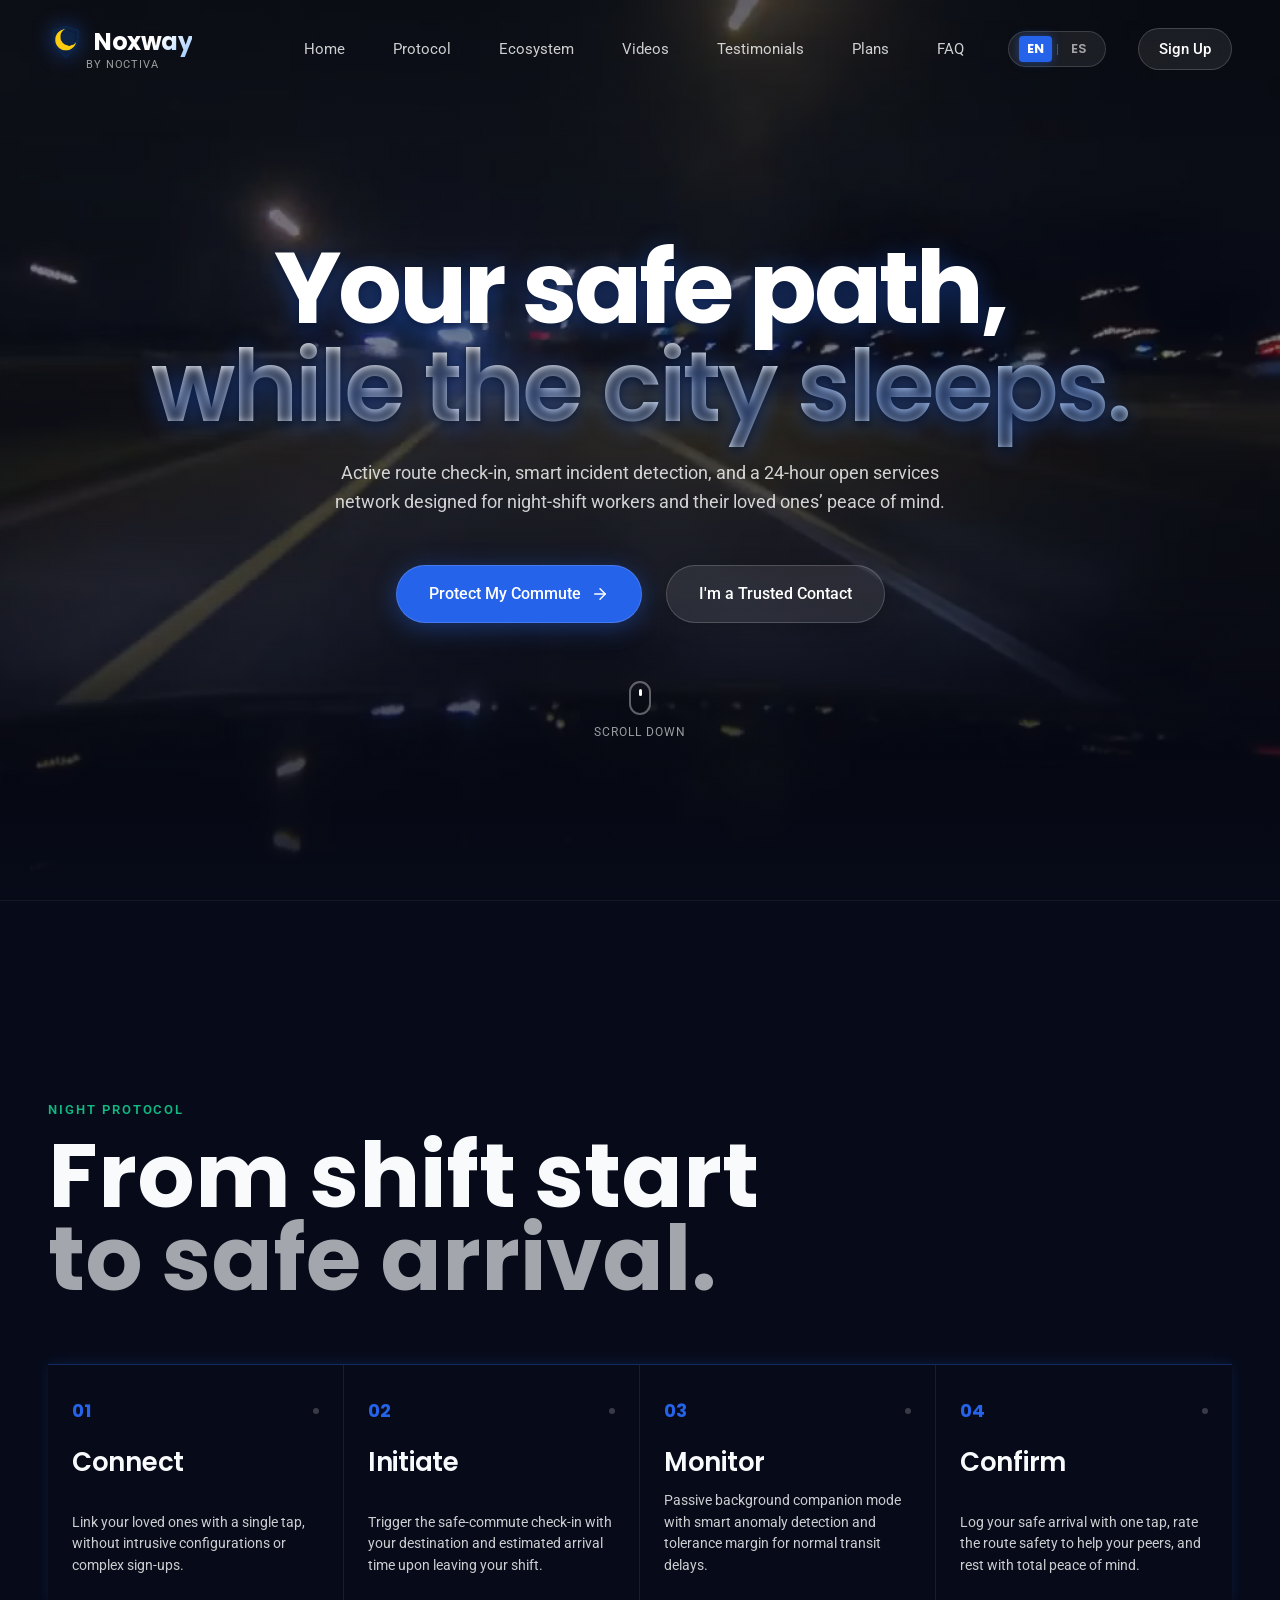
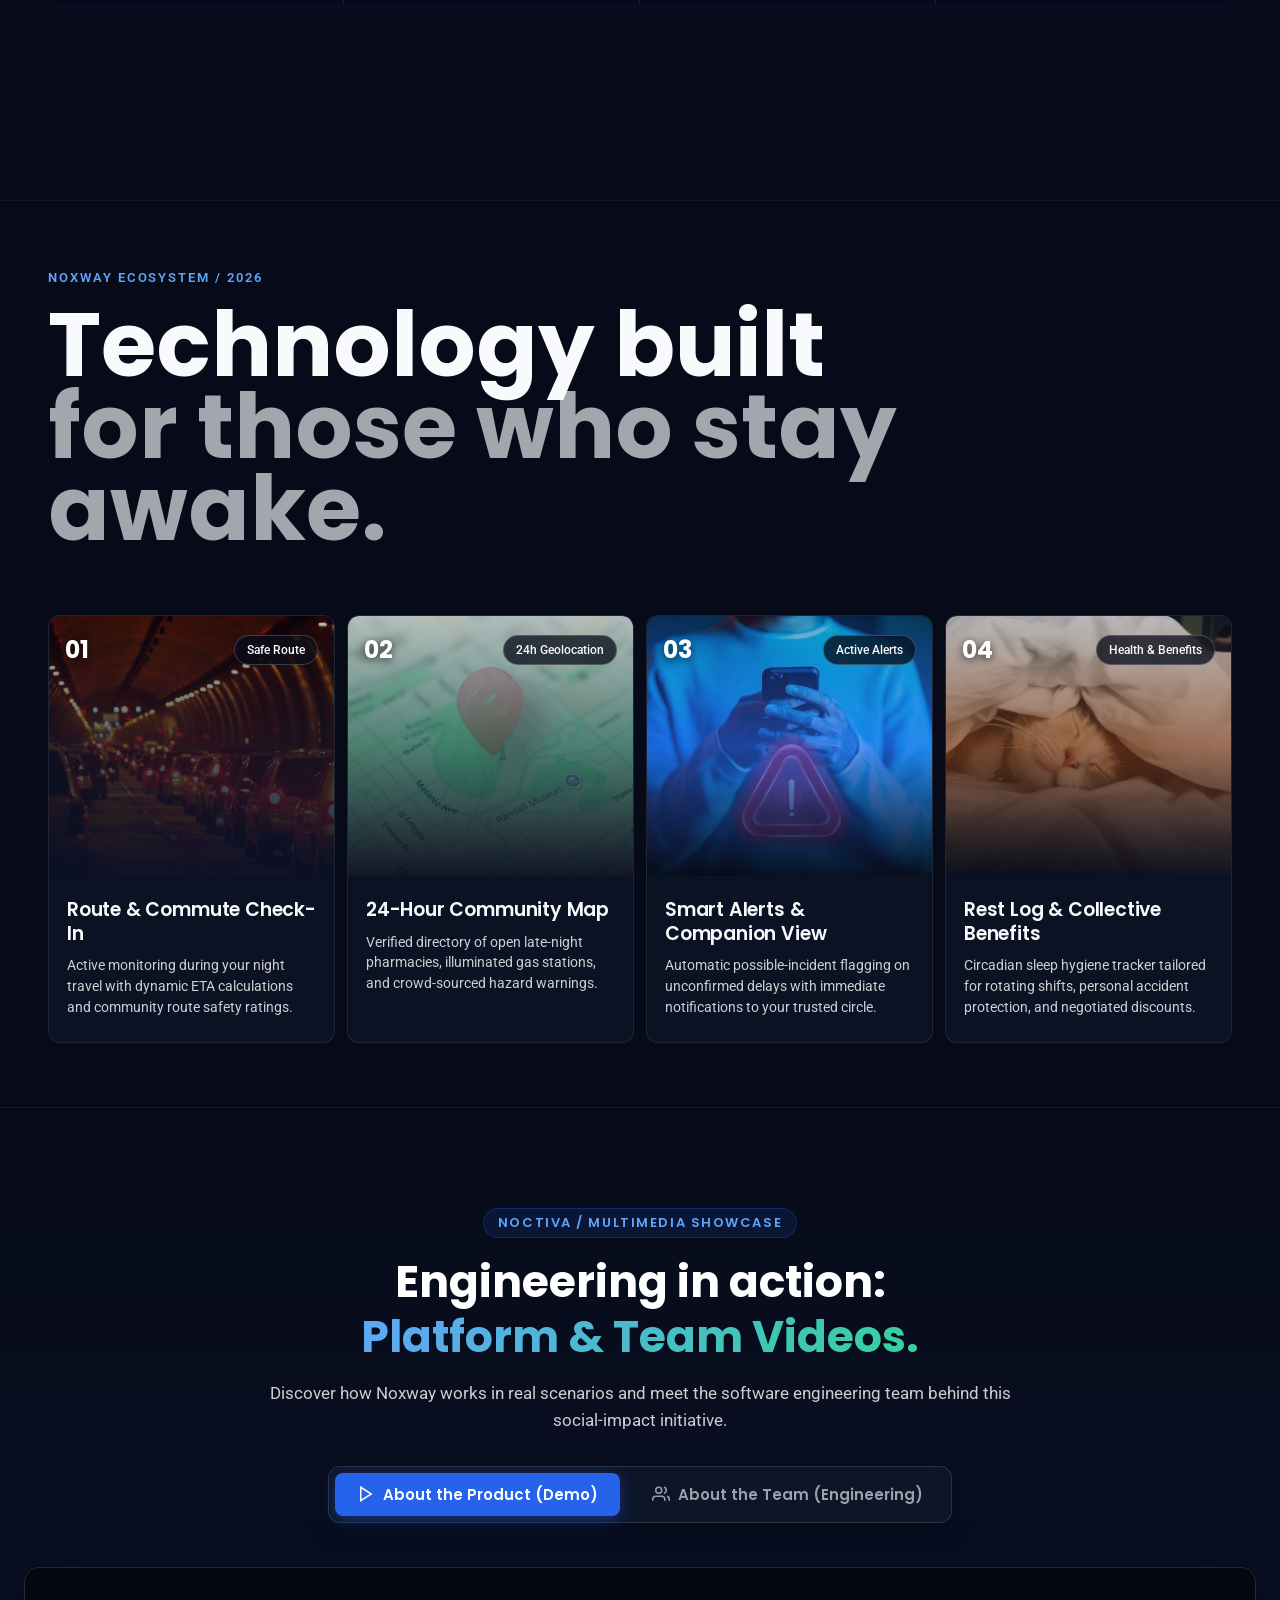
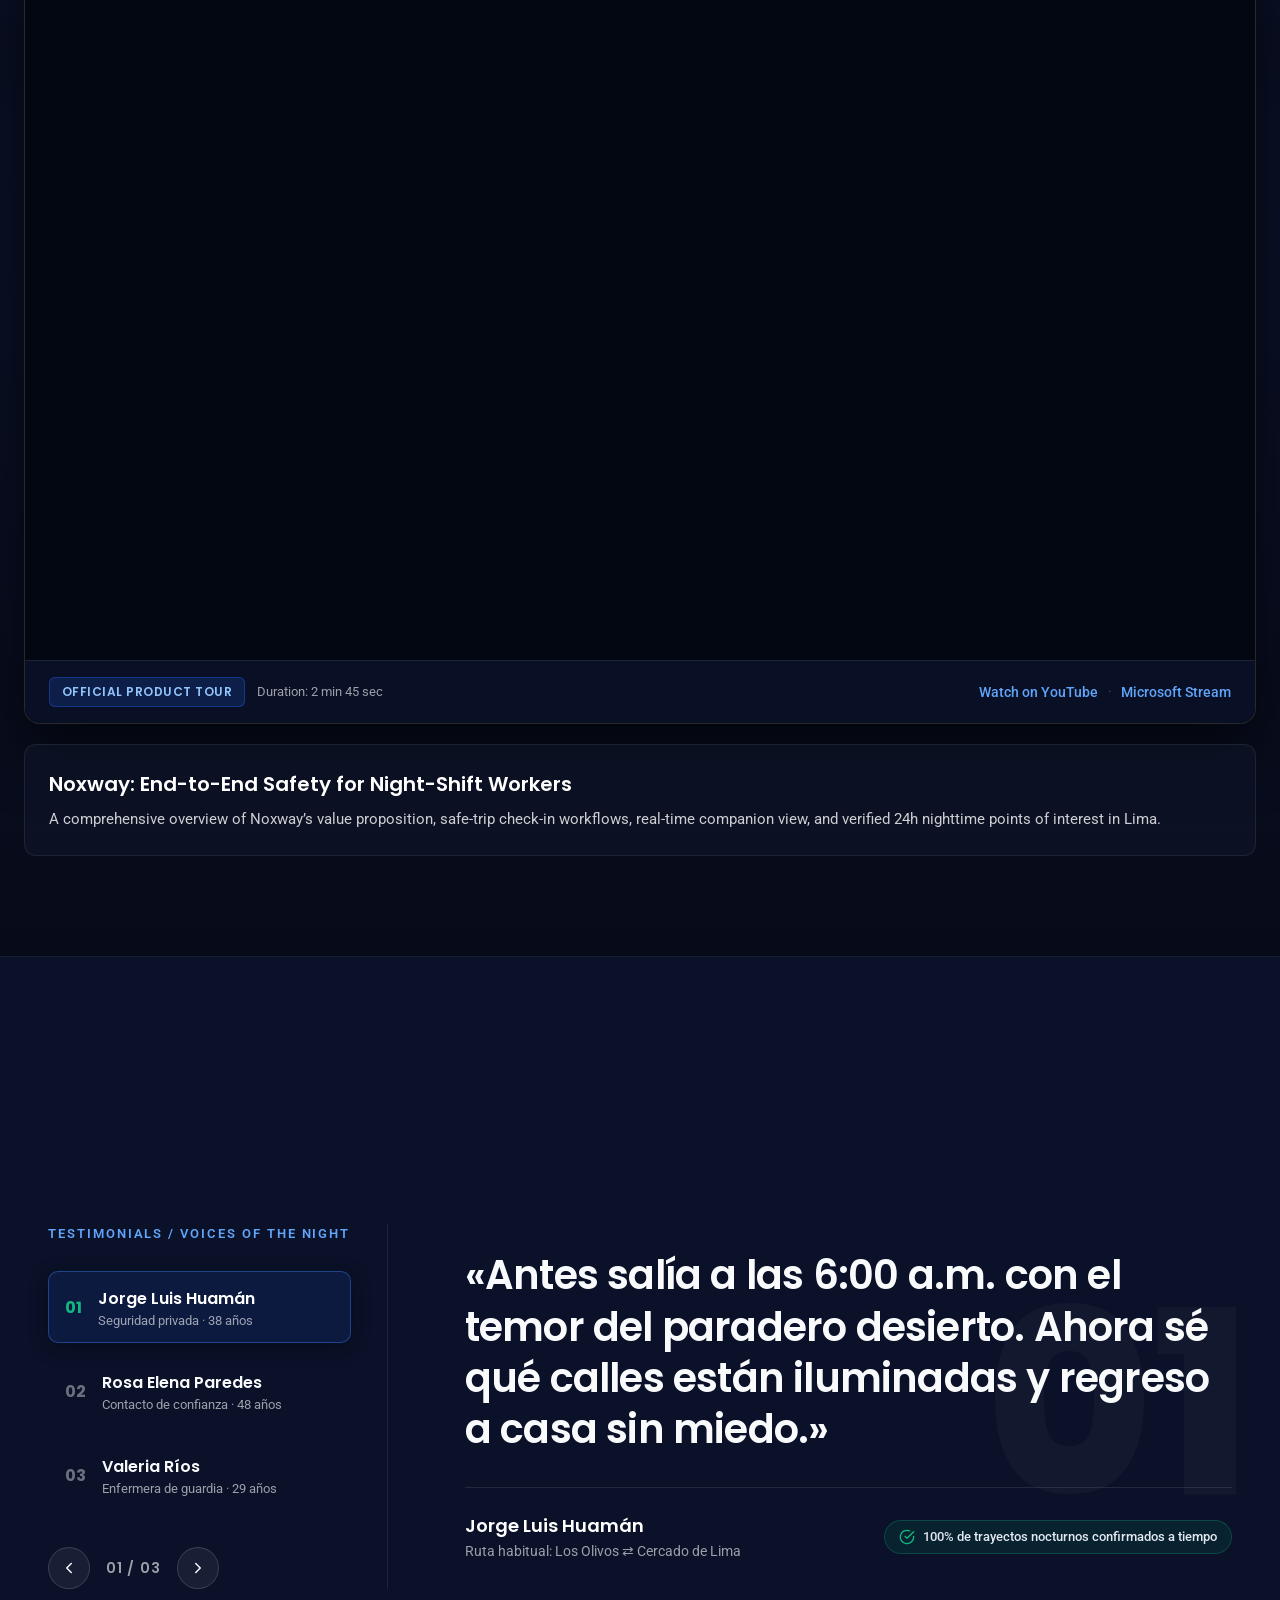
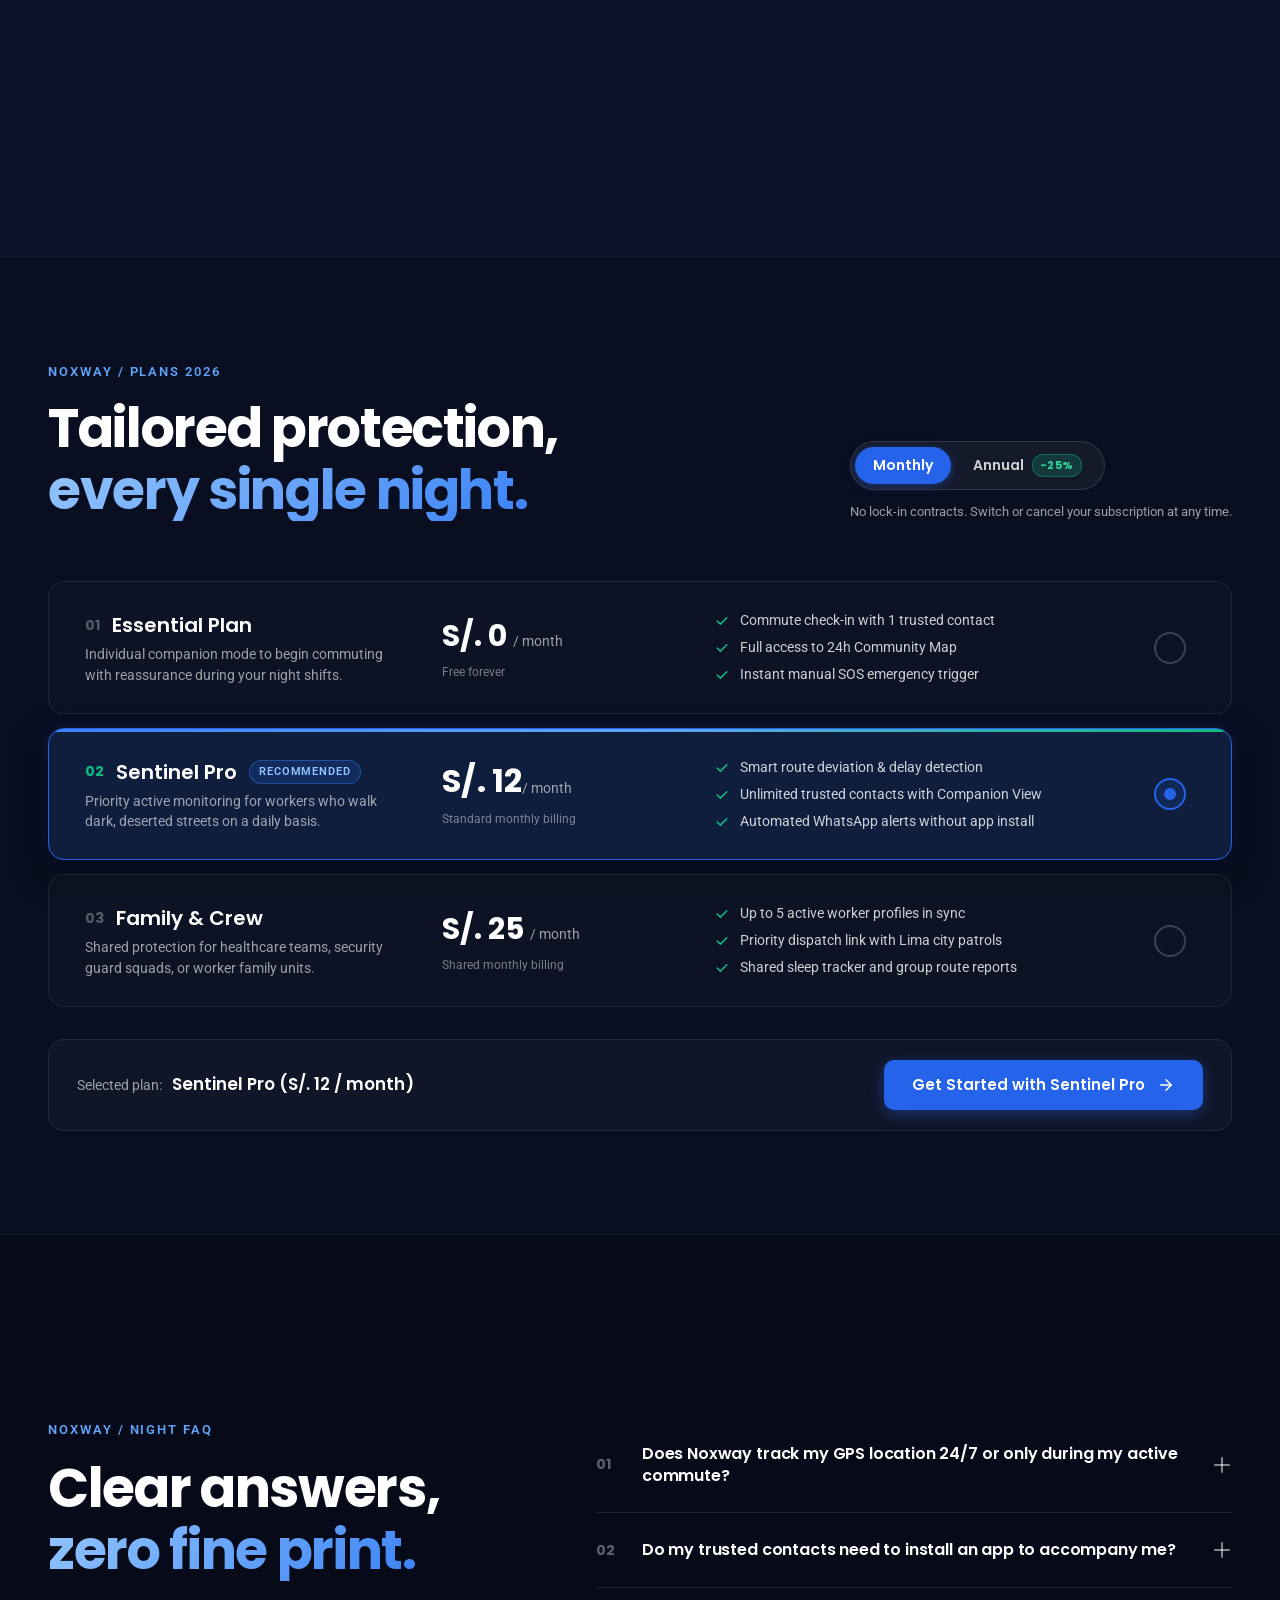
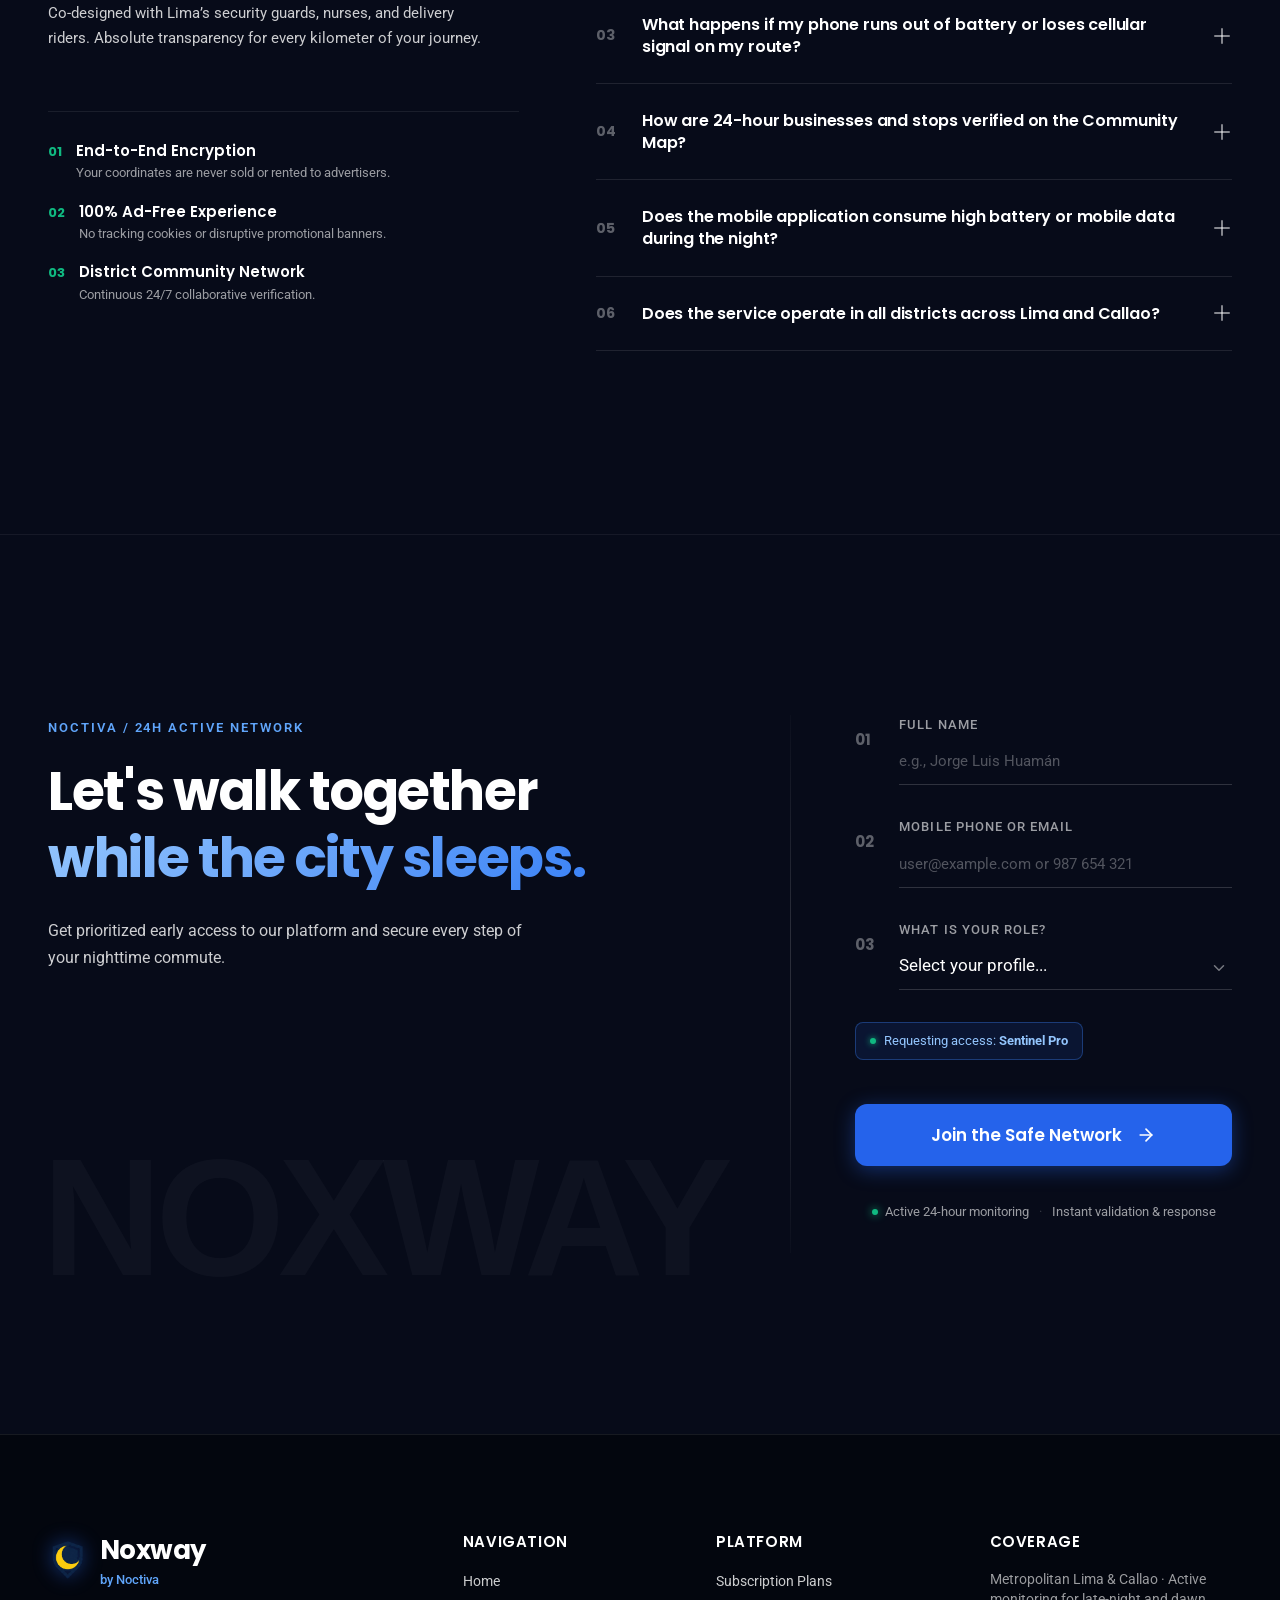
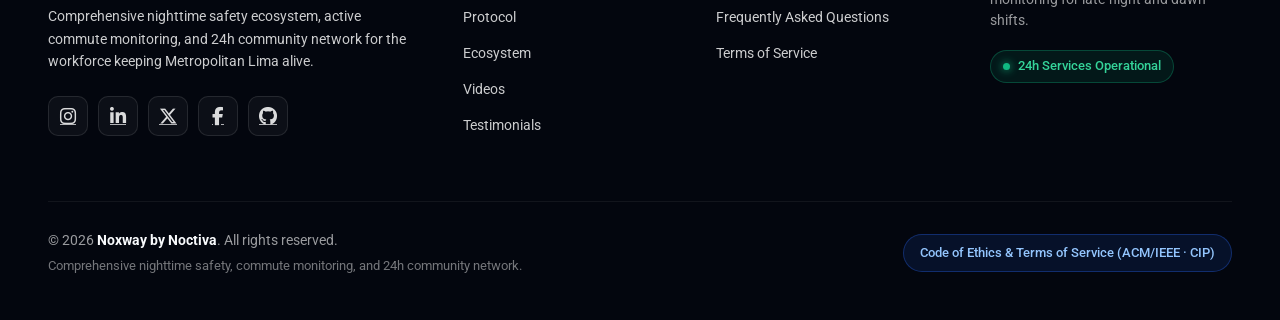
==== commit 3685bb3d: "fix(landing): correct general structure and syntax errors in index.html" ====
--- a/index.html
+++ b/index.html
@@ -300,7 +300,8 @@
 
       </div>
     </section>
-<section id="videos" class="videos-section reveal-on-scroll" aria-labelledby="videos-title">
+
+    <section id="videos" class="videos-section reveal-on-scroll" aria-labelledby="videos-title">
       <div class="videos-container">
 
         <div class="videos-header">
@@ -483,145 +484,423 @@
 
       </div>
     </section>
-    <!-- ==================== SECCIÓN PLANES / PRICING ==================== -->
+
     <section id="planes" class="pricing-section reveal-on-scroll" aria-labelledby="pricing-title">
       <div class="pricing-container">
 
-        <div class="pricing-header-wrapper">
-          <span class="pricing-tag" data-i18n="pricing.tag">Subscription Plans & Coverage</span>
-          <h2 id="pricing-title" class="pricing-title">
-            <span data-i18n="pricing.title_line1">Tailored protection</span><br class="pricing-title-break">
-            <span class="pricing-title-highlight" data-i18n="pricing.title_line2">for every night shift.</span>
-          </h2>
-          <p class="pricing-subtitle" data-i18n="pricing.subtitle">
-            Flexible plans designed for individual night workers, families, and enterprise security fleets.
-          </p>
-        </div>
-
-        <div class="pricing-cards-grid">
-
-          <!-- Plan 1: Sentinel Lite -->
-          <article class="pricing-card" tabindex="0">
-            <div class="pricing-card-header">
-              <span class="plan-badge" data-i18n="pricing.plan1_badge">Essential</span>
-              <h3 class="plan-title" data-i18n="pricing.plan1_title">Sentinel Lite</h3>
-              <div class="plan-price">
-                <span class="currency">S/</span>
-                <span class="amount">0</span>
-                <span class="period" data-i18n="pricing.free_forever">/ forever free</span>
-              </div>
-              <p class="plan-description" data-i18n="pricing.plan1_desc">
-                Basic route monitoring and emergency alerts for independent workers.
-              </p>
-            </div>
-
-            <ul class="plan-features-list">
-              <li>
-                <i class="fa-solid fa-check feature-icon" aria-hidden="true"></i>
-                <span data-i18n="pricing.plan1_f1">Active commute check-in</span>
-              </li>
-              <li>
-                <i class="fa-solid fa-check feature-icon" aria-hidden="true"></i>
-                <span data-i18n="pricing.plan1_f2">1 trusted contact connection</span>
-              </li>
-              <li>
-                <i class="fa-solid fa-check feature-icon" aria-hidden="true"></i>
-                <span data-i18n="pricing.plan1_f3">Access to 24h Community Map</span>
-              </li>
-              <li class="feature-disabled">
-                <i class="fa-solid fa-xmark feature-icon" aria-hidden="true"></i>
-                <span data-i18n="pricing.plan1_f4">Smart anomaly detection</span>
-              </li>
-            </ul>
-
-            <div class="pricing-card-cta">
-              <a href="#registro" class="btn-plan btn-secondary-plan" data-plan="Sentinel Lite" data-i18n="pricing.cta_lite">Get Started Free</a>
+        <div class="pricing-header">
+          <div class="pricing-header-left">
+            <span class="pricing-tag" data-i18n="pricing.tag">NOXWAY / PLANS 2026</span>
+            <h2 id="pricing-title" class="pricing-title">
+              <span data-i18n="pricing.title_line1">Tailored protection,</span><br class="pricing-title-break">
+              <span class="pricing-title-highlight" data-i18n="pricing.title_line2">every single night.</span>
+            </h2>
+          </div>
+          <div class="pricing-header-right">
+
+            <div class="billing-toggle-wrapper" role="group" aria-label="Periodo de facturación">
+              <button type="button" class="billing-toggle-btn active" id="billing-monthly-btn" aria-pressed="true" data-i18n="pricing.monthly">
+                Monthly
+              </button>
+              <button type="button" class="billing-toggle-btn" id="billing-annual-btn" aria-pressed="false">
+                <span data-i18n="pricing.annual">Annual</span>
+                <span class="discount-badge" aria-label="Save 25%" data-i18n="pricing.discount">-25%</span>
+              </button>
+            </div>
+            <p class="billing-note" data-i18n="pricing.billing_note">No lock-in contracts. Switch or cancel your subscription at any time.</p>
+          </div>
+        </div>
+
+        <div class="pricing-ledger" role="radiogroup" aria-label="Planes de suscripción de Noxway">
+
+          <article
+            class="pricing-row"
+            role="radio"
+            aria-checked="false"
+            tabindex="0"
+            data-plan-id="esencial"
+            data-plan-name="Essential Plan"
+            data-price-monthly="S/. 0"
+            data-price-annual="S/. 0"
+            data-period-monthly="/ month"
+            data-period-annual="/ year"
+            data-subtext-monthly="Free forever"
+            data-subtext-annual="Free forever"
+          >
+            <div class="pricing-row-line" aria-hidden="true"></div>
+
+            <div class="row-col-identity">
+              <div class="plan-name-row">
+                <span class="plan-indicator-num">01</span>
+                <h3 class="plan-name" data-i18n="pricing.plan1_name">Essential Plan</h3>
+              </div>
+              <p class="plan-desc" data-i18n="pricing.plan1_desc">Individual companion mode to begin commuting with reassurance during your night shifts.</p>
+            </div>
+
+            <div class="row-col-price">
+              <div class="price-wrapper">
+                <span class="price-currency-value">S/. 0</span>
+                <span class="price-period">/ month</span>
+              </div>
+              <span class="price-subtext" data-i18n="pricing.plan1_sub_m">Free forever</span>
+            </div>
+
+            <div class="row-col-features">
+              <ul class="features-list">
+                <li class="feature-item">
+                  <svg class="feature-check" viewBox="0 0 20 20" fill="currentColor" aria-hidden="true"><path fill-rule="evenodd" d="M16.707 5.293a1 1 0 010 1.414l-8 8a1 1 0 01-1.414 0l-4-4a1 1 0 011.414-1.414L8 12.586l7.293-7.293a1 1 0 011.414 0z" clip-rule="evenodd"/></svg>
+                  <span data-i18n="pricing.plan1_f1">Commute check-in with 1 trusted contact</span>
+                </li>
+                <li class="feature-item">
+                  <svg class="feature-check" viewBox="0 0 20 20" fill="currentColor" aria-hidden="true"><path fill-rule="evenodd" d="M16.707 5.293a1 1 0 010 1.414l-8 8a1 1 0 01-1.414 0l-4-4a1 1 0 011.414-1.414L8 12.586l7.293-7.293a1 1 0 011.414 0z" clip-rule="evenodd"/></svg>
+                  <span data-i18n="pricing.plan1_f2">Full access to 24h Community Map</span>
+                </li>
+                <li class="feature-item">
+                  <svg class="feature-check" viewBox="0 0 20 20" fill="currentColor" aria-hidden="true"><path fill-rule="evenodd" d="M16.707 5.293a1 1 0 010 1.414l-8 8a1 1 0 01-1.414 0l-4-4a1 1 0 011.414-1.414L8 12.586l7.293-7.293a1 1 0 011.414 0z" clip-rule="evenodd"/></svg>
+                  <span data-i18n="pricing.plan1_f3">Instant manual SOS emergency trigger</span>
+                </li>
+              </ul>
+            </div>
+
+            <div class="row-col-action">
+              <div class="radio-selector-circle" aria-hidden="true">
+                <span class="selector-dot"></span>
+              </div>
             </div>
           </article>
 
-          <!-- Plan 2: Sentinel Pro (Featured) -->
-          <article class="pricing-card featured-plan" tabindex="0">
-            <div class="featured-ribbon" data-i18n="pricing.most_popular">Most Popular</div>
-            <div class="pricing-card-header">
-              <span class="plan-badge badge-highlight" data-i18n="pricing.plan2_badge">Recommended</span>
-              <h3 class="plan-title" data-i18n="pricing.plan2_title">Sentinel Pro</h3>
-              <div class="plan-price">
-                <span class="currency">S/</span>
-                <span class="amount">19</span>
-                <span class="period" data-i18n="pricing.per_month">/ month</span>
-              </div>
-              <p class="plan-description" data-i18n="pricing.plan2_desc">
-                Complete protection suite with AI anomaly detection and unlimited contacts.
-              </p>
-            </div>
-
-            <ul class="plan-features-list">
-              <li>
-                <i class="fa-solid fa-check feature-icon" aria-hidden="true"></i>
-                <span data-i18n="pricing.plan2_f1">All Sentinel Lite features</span>
-              </li>
-              <li>
-                <i class="fa-solid fa-check feature-icon" aria-hidden="true"></i>
-                <span data-i18n="pricing.plan2_f2">Up to 5 trusted contacts</span>
-              </li>
-              <li>
-                <i class="fa-solid fa-check feature-icon" aria-hidden="true"></i>
-                <span data-i18n="pricing.plan2_f3">Smart AI delay & anomaly detection</span>
-              </li>
-              <li>
-                <i class="fa-solid fa-check feature-icon" aria-hidden="true"></i>
-                <span data-i18n="pricing.plan2_f4">Sleep & rest health tracker</span>
-              </li>
-            </ul>
-
-            <div class="pricing-card-cta">
-              <a href="#registro" class="btn-plan btn-primary-plan" data-plan="Sentinel Pro" data-i18n="pricing.cta_pro">Start 14-Day Trial</a>
+          <article
+            class="pricing-row selected"
+            role="radio"
+            aria-checked="true"
+            tabindex="0"
+            data-plan-id="centinela-pro"
+            data-plan-name="Sentinel Pro"
+            data-price-monthly="S/. 12"
+            data-price-annual="S/. 9.20"
+            data-period-monthly="/ month"
+            data-period-annual="/ month"
+            data-subtext-monthly="Standard monthly billing"
+            data-subtext-annual="Billed S/. 110 annually (-25%)"
+          >
+            <div class="pricing-row-line" aria-hidden="true"></div>
+
+            <div class="row-col-identity">
+              <div class="plan-name-row">
+                <span class="plan-indicator-num">02</span>
+                <h3 class="plan-name" data-i18n="pricing.plan2_name">Sentinel Pro</h3>
+                <span class="plan-badge-popular" data-i18n="pricing.plan2_badge">Recommended</span>
+              </div>
+              <p class="plan-desc" data-i18n="pricing.plan2_desc">Priority active monitoring for workers who walk dark, deserted streets on a daily basis.</p>
+            </div>
+
+            <div class="row-col-price">
+              <div class="price-wrapper">
+                <span class="price-currency-value">S/. 12</span>
+                <span class="price-period">/ month</span>
+              </div>
+              <span class="price-subtext" data-i18n="pricing.plan2_sub_m">Standard monthly billing</span>
+            </div>
+
+            <div class="row-col-features">
+              <ul class="features-list">
+                <li class="feature-item">
+                  <svg class="feature-check" viewBox="0 0 20 20" fill="currentColor" aria-hidden="true"><path fill-rule="evenodd" d="M16.707 5.293a1 1 0 010 1.414l-8 8a1 1 0 01-1.414 0l-4-4a1 1 0 011.414-1.414L8 12.586l7.293-7.293a1 1 0 011.414 0z" clip-rule="evenodd"/></svg>
+                  <span data-i18n="pricing.plan2_f1">Smart route deviation & delay detection</span>
+                </li>
+                <li class="feature-item">
+                  <svg class="feature-check" viewBox="0 0 20 20" fill="currentColor" aria-hidden="true"><path fill-rule="evenodd" d="M16.707 5.293a1 1 0 010 1.414l-8 8a1 1 0 01-1.414 0l-4-4a1 1 0 011.414-1.414L8 12.586l7.293-7.293a1 1 0 011.414 0z" clip-rule="evenodd"/></svg>
+                  <span data-i18n="pricing.plan2_f2">Unlimited trusted contacts with Companion View</span>
+                </li>
+                <li class="feature-item">
+                  <svg class="feature-check" viewBox="0 0 20 20" fill="currentColor" aria-hidden="true"><path fill-rule="evenodd" d="M16.707 5.293a1 1 0 010 1.414l-8 8a1 1 0 01-1.414 0l-4-4a1 1 0 011.414-1.414L8 12.586l7.293-7.293a1 1 0 011.414 0z" clip-rule="evenodd"/></svg>
+                  <span data-i18n="pricing.plan2_f3">Automated WhatsApp alerts without app install</span>
+                </li>
+              </ul>
+            </div>
+
+            <div class="row-col-action">
+              <div class="radio-selector-circle" aria-hidden="true">
+                <span class="selector-dot"></span>
+              </div>
             </div>
           </article>
 
-          <!-- Plan 3: Enterprise Shield -->
-          <article class="pricing-card" tabindex="0">
-            <div class="pricing-card-header">
-              <span class="plan-badge" data-i18n="pricing.plan3_badge">Corporate</span>
-              <h3 class="plan-title" data-i18n="pricing.plan3_title">Enterprise Shield</h3>
-              <div class="plan-price">
-                <span class="amount-custom" data-i18n="pricing.custom_price">Custom</span>
-              </div>
-              <p class="plan-description" data-i18n="pricing.plan3_desc">
-                Turnkey safety & well-being management for nocturnal enterprise staff fleets.
-              </p>
-            </div>
-
-            <ul class="plan-features-list">
-              <li>
-                <i class="fa-solid fa-check feature-icon" aria-hidden="true"></i>
-                <span data-i18n="pricing.plan3_f1">Unlimited employee accounts</span>
-              </li>
-              <li>
-                <i class="fa-solid fa-check feature-icon" aria-hidden="true"></i>
-                <span data-i18n="pricing.plan3_f2">Centralized HR monitoring dashboard</span>
-              </li>
-              <li>
-                <i class="fa-solid fa-check feature-icon" aria-hidden="true"></i>
-                <span data-i18n="pricing.plan3_f3">Dedicated 24/7 incident response line</span>
-              </li>
-              <li>
-                <i class="fa-solid fa-check feature-icon" aria-hidden="true"></i>
-                <span data-i18n="pricing.plan3_f4">Personal accident insurance coverage</span>
-              </li>
-            </ul>
-
-            <div class="pricing-card-cta">
-              <a href="#registro" class="btn-plan btn-secondary-plan" data-plan="Enterprise Shield" data-i18n="pricing.cta_enterprise">Contact Sales</a>
+          <article
+            class="pricing-row"
+            role="radio"
+            aria-checked="false"
+            tabindex="0"
+            data-plan-id="cuadrilla-familiar"
+            data-plan-name="Family & Crew"
+            data-price-monthly="S/. 25"
+            data-price-annual="S/. 20"
+            data-period-monthly="/ month"
+            data-period-annual="/ month"
+            data-subtext-monthly="Shared monthly billing"
+            data-subtext-annual="Billed S/. 240 annually (-20%)"
+          >
+            <div class="pricing-row-line" aria-hidden="true"></div>
+
+            <div class="row-col-identity">
+              <div class="plan-name-row">
+                <span class="plan-indicator-num">03</span>
+                <h3 class="plan-name" data-i18n="pricing.plan3_name">Family & Crew</h3>
+              </div>
+              <p class="plan-desc" data-i18n="pricing.plan3_desc">Shared protection for healthcare teams, security guard squads, or worker family units.</p>
+            </div>
+
+            <div class="row-col-price">
+              <div class="price-wrapper">
+                <span class="price-currency-value">S/. 25</span>
+                <span class="price-period">/ month</span>
+              </div>
+              <span class="price-subtext" data-i18n="pricing.plan3_sub_m">Shared monthly billing</span>
+            </div>
+
+            <div class="row-col-features">
+              <ul class="features-list">
+                <li class="feature-item">
+                  <svg class="feature-check" viewBox="0 0 20 20" fill="currentColor" aria-hidden="true"><path fill-rule="evenodd" d="M16.707 5.293a1 1 0 010 1.414l-8 8a1 1 0 01-1.414 0l-4-4a1 1 0 011.414-1.414L8 12.586l7.293-7.293a1 1 0 011.414 0z" clip-rule="evenodd"/></svg>
+                  <span data-i18n="pricing.plan3_f1">Up to 5 active worker profiles in sync</span>
+                </li>
+                <li class="feature-item">
+                  <svg class="feature-check" viewBox="0 0 20 20" fill="currentColor" aria-hidden="true"><path fill-rule="evenodd" d="M16.707 5.293a1 1 0 010 1.414l-8 8a1 1 0 01-1.414 0l-4-4a1 1 0 011.414-1.414L8 12.586l7.293-7.293a1 1 0 011.414 0z" clip-rule="evenodd"/></svg>
+                  <span data-i18n="pricing.plan3_f2">Priority dispatch link with Lima city patrols</span>
+                </li>
+                <li class="feature-item">
+                  <svg class="feature-check" viewBox="0 0 20 20" fill="currentColor" aria-hidden="true"><path fill-rule="evenodd" d="M16.707 5.293a1 1 0 010 1.414l-8 8a1 1 0 01-1.414 0l-4-4a1 1 0 011.414-1.414L8 12.586l7.293-7.293a1 1 0 011.414 0z" clip-rule="evenodd"/></svg>
+                  <span data-i18n="pricing.plan3_f3">Shared sleep tracker and group route reports</span>
+                </li>
+              </ul>
+            </div>
+
+            <div class="row-col-action">
+              <div class="radio-selector-circle" aria-hidden="true">
+                <span class="selector-dot"></span>
+              </div>
             </div>
           </article>
 
         </div>
 
+        <div class="pricing-summary-bar" aria-live="polite">
+          <div class="summary-info">
+            <span class="summary-label" data-i18n="pricing.summary_label">Selected plan:</span>
+            <span class="summary-plan-name" id="summary-plan-name">Sentinel Pro (S/. 12 / month)</span>
+          </div>
+          <a href="#registro" class="btn-pricing-cta" id="btn-pricing-cta">
+            <span id="pricing-cta-text">Get Started with Sentinel Pro</span>
+            <svg class="cta-arrow-icon" viewBox="0 0 24 24" fill="none" stroke="currentColor" stroke-width="2" stroke-linecap="round" stroke-linejoin="round" aria-hidden="true">
+              <line x1="5" y1="12" x2="19" y2="12"></line>
+              <polyline points="12 5 19 12 12 19"></polyline>
+            </svg>
+          </a>
+        </div>
+
       </div>
     </section>
-    <!-- Parte5 -->
-<section id="registro" class="contact-section reveal-on-scroll" aria-labelledby="contact-section-title">
+
+    <section id="faq" class="faq-section reveal-on-scroll" aria-labelledby="faq-title">
+      <div class="faq-container">
+
+        <div class="faq-left-col">
+          <div class="faq-left-header">
+            <span class="faq-tag" data-i18n="faq.tag">NOXWAY / NIGHT FAQ</span>
+            <h2 id="faq-title" class="faq-title">
+              <span data-i18n="faq.title_line1">Clear answers,</span><br class="faq-title-break">
+              <span class="faq-title-highlight" data-i18n="faq.title_line2">zero fine print.</span>
+            </h2>
+            <p class="faq-desc" data-i18n="faq.desc">
+              Co-designed with Lima’s security guards, nurses, and delivery riders. Absolute transparency for every kilometer of your journey.
+            </p>
+          </div>
+
+          <div class="faq-trust-meta" aria-label="Garantías de seguridad de Noxway">
+            <div class="trust-meta-item">
+              <span class="trust-number">01</span>
+              <div class="trust-text">
+                <span class="trust-title" data-i18n="faq.trust1_title">End-to-End Encryption</span>
+                <span class="trust-sub" data-i18n="faq.trust1_sub">Your coordinates are never sold or rented to advertisers.</span>
+              </div>
+            </div>
+            <div class="trust-meta-item">
+              <span class="trust-number">02</span>
+              <div class="trust-text">
+                <span class="trust-title" data-i18n="faq.trust2_title">100% Ad-Free Experience</span>
+                <span class="trust-sub" data-i18n="faq.trust2_sub">No tracking cookies or disruptive promotional banners.</span>
+              </div>
+            </div>
+            <div class="trust-meta-item">
+              <span class="trust-number">03</span>
+              <div class="trust-text">
+                <span class="trust-title" data-i18n="faq.trust3_title">District Community Network</span>
+                <span class="trust-sub" data-i18n="faq.trust3_sub">Continuous 24/7 collaborative verification.</span>
+              </div>
+            </div>
+          </div>
+        </div>
+
+        <div class="faq-right-col">
+          <div class="faq-accordion" role="presentation">
+
+            <article class="faq-item">
+              <button
+                type="button"
+                class="faq-question-btn"
+                id="faq-btn-1"
+                aria-expanded="false"
+                aria-controls="faq-panel-1"
+              >
+                <span class="faq-item-num">01</span>
+                <span class="faq-question-text" data-i18n="faq.q1">Does Noxway track my GPS location 24/7 or only during my active commute?</span>
+                <span class="faq-toggle-icon" aria-hidden="true">
+                  <span class="icon-line horizontal"></span>
+                  <span class="icon-line vertical"></span>
+                </span>
+              </button>
+              <div class="faq-answer-panel" id="faq-panel-1" role="region" aria-labelledby="faq-btn-1" hidden>
+                <div class="faq-panel-inner">
+                  <span class="panel-watermark-num" aria-hidden="true">01</span>
+                  <p class="faq-answer-text" data-i18n="faq.a1">
+                    Your privacy is non-negotiable. Monitoring is ONLY active when you manually trigger your check-in upon clocking out and automatically shuts down the second you confirm safe arrival at your home.
+                  </p>
+                </div>
+              </div>
+            </article>
+
+            <article class="faq-item">
+              <button
+                type="button"
+                class="faq-question-btn"
+                id="faq-btn-2"
+                aria-expanded="false"
+                aria-controls="faq-panel-2"
+              >
+                <span class="faq-item-num">02</span>
+                <span class="faq-question-text" data-i18n="faq.q2">Do my trusted contacts need to install an app to accompany me?</span>
+                <span class="faq-toggle-icon" aria-hidden="true">
+                  <span class="icon-line horizontal"></span>
+                  <span class="icon-line vertical"></span>
+                </span>
+              </button>
+              <div class="faq-answer-panel" id="faq-panel-2" role="region" aria-labelledby="faq-btn-2" hidden>
+                <div class="faq-panel-inner">
+                  <span class="panel-watermark-num" aria-hidden="true">02</span>
+                  <p class="faq-answer-text" data-i18n="faq.a2">
+                    No app installation or payment is required for your companions. They receive an encrypted web view link via WhatsApp/SMS that opens seamlessly on any mobile or desktop browser without registering.
+                  </p>
+                </div>
+              </div>
+            </article>
+
+            <article class="faq-item">
+              <button
+                type="button"
+                class="faq-question-btn"
+                id="faq-btn-3"
+                aria-expanded="false"
+                aria-controls="faq-panel-3"
+              >
+                <span class="faq-item-num">03</span>
+                <span class="faq-question-text" data-i18n="faq.q3">What happens if my phone runs out of battery or loses cellular signal on my route?</span>
+                <span class="faq-toggle-icon" aria-hidden="true">
+                  <span class="icon-line horizontal"></span>
+                  <span class="icon-line vertical"></span>
+                </span>
+              </button>
+              <div class="faq-answer-panel" id="faq-panel-3" role="region" aria-labelledby="faq-btn-3" hidden>
+                <div class="faq-panel-inner">
+                  <span class="panel-watermark-num" aria-hidden="true">03</span>
+                  <p class="faq-answer-text" data-i18n="faq.a3">
+                    Noxway incorporates signal-loss tolerance buffers tuned for Lima’s topography. If no activity is received after your ETA expires, the system alerts your contacts sharing the last verified GPS location and elapsed time.
+                  </p>
+                </div>
+              </div>
+            </article>
+
+            <article class="faq-item">
+              <button
+                type="button"
+                class="faq-question-btn"
+                id="faq-btn-4"
+                aria-expanded="false"
+                aria-controls="faq-panel-4"
+              >
+                <span class="faq-item-num">04</span>
+                <span class="faq-question-text" data-i18n="faq.q4">How are 24-hour businesses and stops verified on the Community Map?</span>
+                <span class="faq-toggle-icon" aria-hidden="true">
+                  <span class="icon-line horizontal"></span>
+                  <span class="icon-line vertical"></span>
+                </span>
+              </button>
+              <div class="faq-answer-panel" id="faq-panel-4" role="region" aria-labelledby="faq-btn-4" hidden>
+                <div class="faq-panel-inner">
+                  <span class="panel-watermark-num" aria-hidden="true">04</span>
+                  <p class="faq-answer-text" data-i18n="faq.a4">
+                    The map combines real-time ratings from verified night workers with operational validations of 24h services (on-duty drugstores, illuminated fuel stations, and local municipal security booths).
+                  </p>
+                </div>
+              </div>
+            </article>
+
+            <article class="faq-item">
+              <button
+                type="button"
+                class="faq-question-btn"
+                id="faq-btn-5"
+                aria-expanded="false"
+                aria-controls="faq-panel-5"
+              >
+                <span class="faq-item-num">05</span>
+                <span class="faq-question-text" data-i18n="faq.q5">Does the mobile application consume high battery or mobile data during the night?</span>
+                <span class="faq-toggle-icon" aria-hidden="true">
+                  <span class="icon-line horizontal"></span>
+                  <span class="icon-line vertical"></span>
+                </span>
+              </button>
+              <div class="faq-answer-panel" id="faq-panel-5" role="region" aria-labelledby="faq-btn-5" hidden>
+                <div class="faq-panel-inner">
+                  <span class="panel-watermark-num" aria-hidden="true">05</span>
+                  <p class="faq-answer-text" data-i18n="faq.a5">
+                    No. Noxway uses lightweight pulse telemetry using under 15 megabytes per month. Energy optimization ensures battery drain remains under 3% over an 8-to-12 hour work shift.
+                  </p>
+                </div>
+              </div>
+            </article>
+
+            <article class="faq-item">
+              <button
+                type="button"
+                class="faq-question-btn"
+                id="faq-btn-6"
+                aria-expanded="false"
+                aria-controls="faq-panel-6"
+              >
+                <span class="faq-item-num">06</span>
+                <span class="faq-question-text" data-i18n="faq.q6">Does the service operate in all districts across Lima and Callao?</span>
+                <span class="faq-toggle-icon" aria-hidden="true">
+                  <span class="icon-line horizontal"></span>
+                  <span class="icon-line vertical"></span>
+                </span>
+              </button>
+              <div class="faq-answer-panel" id="faq-panel-6" role="region" aria-labelledby="faq-btn-6" hidden>
+                <div class="faq-panel-inner">
+                  <span class="panel-watermark-num" aria-hidden="true">06</span>
+                  <p class="faq-answer-text" data-i18n="faq.a6">
+                    Yes. Coverage encompasses all districts of Metropolitan Lima and the Constitutional Province of Callao, with high-density crowdsourced checkpoints in Lima North, Lima South, Lima East, and Downtown Lima.
+                  </p>
+                </div>
+              </div>
+            </article>
+
+          </div>
+        </div>
+
+      </div>
+    </section>
+
+    <section id="registro" class="contact-section reveal-on-scroll" aria-labelledby="contact-section-title">
       <div class="contact-container">
 
         <div class="contact-left-col">
--- a/css/style.css
+++ b/css/style.css
@@ -1,4 +1,5 @@
 :root {
+
   --color-bg-deep: #070B19;
   --color-bg-dark: #0A1128;
   --color-bg-card: rgba(15, 23, 42, 0.7);
@@ -56,73 +57,6 @@
   -moz-osx-font-smoothing: grayscale;
 }
 
-/* === ACCESIBILIDAD Y UTILIDADES DE NAVEGACIÓN === */
-.skip-to-content {
-  position: absolute;
-  top: -999px;
-  left: -999px;
-  background: var(--color-primary);
-  color: #FFFFFF;
-  padding: 14px 22px;
-  border-radius: 8px;
-  font-family: var(--font-title);
-  font-weight: 600;
-  font-size: 0.9375rem;
-  text-decoration: none;
-  z-index: 99999;
-  box-shadow: 0 8px 24px rgba(0, 0, 0, 0.6);
-  outline: 3px solid #FFFFFF;
-  transition: none;
-}
-
-.skip-to-content:focus,
-.skip-to-content:focus-visible {
-  top: 16px;
-  left: 16px;
-}
-
-.lang-switcher {
-  display: inline-flex;
-  align-items: center;
-  gap: 4px;
-  padding: 4px 10px;
-  background: rgba(255, 255, 255, 0.07);
-  border: 1px solid rgba(255, 255, 255, 0.15);
-  border-radius: 9999px;
-  transition: var(--transition-smooth);
-}
-
-.lang-btn {
-  background: transparent;
-  border: none;
-  color: var(--color-text-subtle);
-  font-family: var(--font-title);
-  font-size: 0.8125rem;
-  font-weight: 600;
-  cursor: pointer;
-  padding: 3px 8px;
-  border-radius: 4px;
-  transition: all 0.2s ease;
-}
-
-.lang-btn:hover {
-  color: #FFFFFF;
-}
-
-.lang-btn.active {
-  color: #FFFFFF;
-  background: var(--color-primary);
-  font-weight: 700;
-  box-shadow: 0 0 10px rgba(37, 99, 235, 0.5);
-}
-
-.lang-sep {
-  color: rgba(255, 255, 255, 0.25);
-  font-size: 0.75rem;
-  user-select: none;
-}
-
-/* === CABECERA Y NAVEGACIÓN DESKTOP === */
 .site-header {
   position: fixed;
   top: 0;
@@ -268,7 +202,6 @@
   box-shadow: 0 0 16px rgba(255, 255, 255, 0.1);
 }
 
-/* === BOTÓN HAMBURGUESA Y MENÚ MÓVIL === */
 .hamburger-toggle {
   display: flex;
   flex-direction: column;
@@ -333,23 +266,6 @@
   transform: translateY(0);
 }
 
-.mobile-lang-row {
-  display: flex;
-  align-items: center;
-  justify-content: space-between;
-  padding: 12px 18px;
-  margin-bottom: 16px;
-  background: rgba(255, 255, 255, 0.04);
-  border-radius: 12px;
-}
-
-.mobile-lang-label {
-  font-family: var(--font-title);
-  font-size: 0.875rem;
-  font-weight: 500;
-  color: var(--color-text-muted);
-}
-
 .mobile-nav-list {
   list-style: none;
   display: flex;
@@ -376,13 +292,6 @@
   background: rgba(255, 255, 255, 0.05);
   border-left-color: var(--color-primary);
   color: #93C5FD;
-}
-
-.mobile-action-buttons {
-  display: flex;
-  flex-direction: column;
-  gap: 12px;
-  margin-top: 20px;
 }
 
 .btn-mobile-login {
@@ -399,7 +308,6 @@
   transition: var(--transition-smooth);
 }
 
-/* === HERO SECTION === */
 .hero-section {
   position: relative;
   min-height: 100vh;
@@ -457,6 +365,7 @@
   flex-direction: column;
   align-items: center;
   text-align: center;
+
   opacity: 0;
   transform: translateY(20px);
   animation: heroEntrance 0.9s cubic-bezier(0.16, 1, 0.3, 1) forwards;
@@ -477,8 +386,10 @@
   color: var(--color-text-white);
   max-width: 1024px;
   margin-bottom: var(--space-md);
+
   font-size: 2.75rem;
   letter-spacing: -0.03em;
+
   text-shadow:
     0 4px 24px rgba(37, 99, 235, 0.45),
     0 2px 10px rgba(0, 0, 0, 0.8);
@@ -664,11 +575,6 @@
   }
 }
 
-/* ==========================================================================
-   AVANCE 2: PROTOCOLO NOCTURNO Y ECOSISTEMA
-   ========================================================================== */
-
-/* === PROTOCOLO NOCTURNO === */
 .protocol-section {
   position: relative;
   background-color: var(--color-bg-deep);
@@ -872,7 +778,6 @@
   }
 }
 
-/* === ECOSISTEMA NOXWAY === */
 .ecosystem-section {
   position: relative;
   background-color: var(--color-bg-deep);
@@ -1102,6 +1007,7 @@
 }
 
 @media (max-width: 480px) {
+
   .ecosystem-grid {
     grid-template-columns: 1fr;
     gap: 16px;
@@ -1126,6 +1032,1998 @@
   .ecosystem-card:focus-visible {
     transform: none !important;
   }
+}
+
+.testimonials-section {
+  position: relative;
+  background-color: #0A1128;
+  color: #F1F5F9;
+  min-height: 100svh;
+  min-height: 100vh;
+  display: flex;
+  flex-direction: column;
+  justify-content: center;
+  padding: clamp(36px, 6vw, 84px) clamp(20px, 4vw, 48px);
+  border-top: 1px solid rgba(255, 255, 255, 0.05);
+  box-sizing: border-box;
+  overflow: hidden;
+}
+
+.testimonials-container {
+  max-width: 1280px;
+  width: 100%;
+  margin: 0 auto;
+  display: grid;
+  grid-template-columns: 340px 1fr;
+  gap: clamp(32px, 6vw, 80px);
+  align-items: center;
+}
+
+.testimonials-section.reveal-on-scroll .testimonials-container {
+  opacity: 0;
+  transform: translateY(18px);
+  transition: opacity 0.8s cubic-bezier(0.16, 1, 0.3, 1), transform 0.8s cubic-bezier(0.16, 1, 0.3, 1);
+}
+
+.testimonials-section.reveal-on-scroll.is-revealed .testimonials-container {
+  opacity: 1;
+  transform: translateY(0);
+}
+
+.testimonials-left-col {
+  display: flex;
+  flex-direction: column;
+  gap: 28px;
+  border-right: 1px solid rgba(255, 255, 255, 0.08);
+  padding-right: clamp(16px, 3vw, 36px);
+}
+
+.testimonials-tag {
+  display: inline-block;
+  font-family: var(--font-body);
+  font-size: 0.8125rem;
+  font-weight: 600;
+  text-transform: uppercase;
+  letter-spacing: 0.15em;
+  color: #60A5FA;
+}
+
+.testimonials-nav-list {
+  display: flex;
+  flex-direction: column;
+  gap: 12px;
+}
+
+.testimonial-tab-btn {
+  display: flex;
+  align-items: center;
+  gap: 16px;
+  background: transparent;
+  border: 1px solid transparent;
+  border-radius: 10px;
+  padding: 14px 16px;
+  cursor: pointer;
+  text-align: left;
+  transition: background-color 300ms ease, border-color 300ms ease, transform 300ms ease;
+  width: 100%;
+  outline: none;
+}
+
+.testimonial-tab-btn:hover,
+.testimonial-tab-btn:focus-visible {
+  background: rgba(255, 255, 255, 0.04);
+  border-color: rgba(255, 255, 255, 0.1);
+}
+
+.testimonial-tab-btn.active {
+  background: rgba(37, 99, 235, 0.12);
+  border-color: rgba(59, 130, 246, 0.4);
+  box-shadow: 0 4px 20px rgba(0, 0, 0, 0.3);
+}
+
+.tab-index {
+  font-family: var(--font-title);
+  font-size: 1rem;
+  font-weight: 700;
+  color: rgba(255, 255, 255, 0.4);
+  transition: color 300ms ease;
+}
+
+.testimonial-tab-btn.active .tab-index {
+  color: var(--color-accent-green);
+}
+
+.tab-info {
+  display: flex;
+  flex-direction: column;
+}
+
+.tab-name {
+  font-family: var(--font-title);
+  font-size: 1rem;
+  font-weight: 600;
+  color: #F8FAFC;
+  transition: color 300ms ease;
+}
+
+.testimonial-tab-btn.active .tab-name {
+  color: #FFFFFF;
+}
+
+.tab-role {
+  font-family: var(--font-body);
+  font-size: 0.8125rem;
+  color: var(--color-text-subtle);
+  margin-top: 2px;
+}
+
+.testimonials-controls {
+  display: flex;
+  align-items: center;
+  gap: 16px;
+  margin-top: 8px;
+}
+
+.btn-testimonial-nav {
+  display: flex;
+  align-items: center;
+  justify-content: center;
+  width: 42px;
+  height: 42px;
+  border-radius: 50%;
+  background: rgba(255, 255, 255, 0.06);
+  border: 1px solid rgba(255, 255, 255, 0.15);
+  color: #F8FAFC;
+  cursor: pointer;
+  transition: var(--transition-smooth);
+}
+
+.btn-testimonial-nav:hover,
+.btn-testimonial-nav:focus-visible {
+  background: var(--color-primary);
+  border-color: var(--color-primary);
+  box-shadow: 0 0 16px var(--color-primary-glow);
+  transform: translateY(-2px);
+}
+
+.btn-testimonial-nav svg {
+  width: 18px;
+  height: 18px;
+}
+
+.testimonials-counter {
+  font-family: var(--font-title);
+  font-size: 0.875rem;
+  font-weight: 600;
+  color: var(--color-text-subtle);
+  letter-spacing: 0.08em;
+}
+
+.testimonials-right-col {
+  position: relative;
+  min-height: 380px;
+  display: flex;
+  flex-direction: column;
+  justify-content: center;
+}
+
+.giant-watermark-number {
+  position: absolute;
+  right: -20px;
+  top: 50%;
+  transform: translateY(-50%);
+  font-family: var(--font-title);
+  font-size: clamp(140px, 20vw, 280px);
+  font-weight: 800;
+  line-height: 1;
+  color: rgba(255, 255, 255, 0.035);
+  pointer-events: none;
+  user-select: none;
+  transition: opacity 520ms ease, transform 520ms ease;
+  z-index: 0;
+}
+
+.testimony-quote-wrapper {
+  position: relative;
+  z-index: 1;
+  margin-bottom: 32px;
+  overflow: hidden;
+}
+
+.testimony-quote {
+  font-family: var(--font-title);
+  font-size: clamp(22px, 3.2vw, 40px);
+  font-weight: 600;
+  line-height: 1.28;
+  color: #F8FAFC;
+  max-width: 820px;
+  letter-spacing: -0.02em;
+  transition: opacity 520ms cubic-bezier(0.16, 1, 0.3, 1), transform 520ms cubic-bezier(0.16, 1, 0.3, 1);
+  clip-path: inset(0 0 0 0);
+}
+
+.testimony-quote.anim-exit {
+  opacity: 0;
+  transform: translateY(-24px);
+  clip-path: inset(0 0 100% 0);
+}
+
+.testimony-quote.anim-enter {
+  opacity: 1;
+  transform: translateY(0);
+  clip-path: inset(0 0 0 0);
+}
+
+.testimony-author-meta {
+  position: relative;
+  z-index: 1;
+  display: flex;
+  flex-wrap: wrap;
+  align-items: center;
+  justify-content: space-between;
+  gap: 20px;
+  padding-top: 24px;
+  border-top: 1px solid rgba(255, 255, 255, 0.1);
+  transition: opacity 520ms cubic-bezier(0.16, 1, 0.3, 1), transform 520ms cubic-bezier(0.16, 1, 0.3, 1);
+  transition-delay: 80ms;
+}
+
+.testimony-author-meta.anim-exit {
+  opacity: 0;
+  transform: translateY(12px);
+}
+
+.testimony-author-meta.anim-enter {
+  opacity: 1;
+  transform: translateY(0);
+}
+
+.author-name {
+  font-family: var(--font-title);
+  font-size: 1.125rem;
+  font-weight: 600;
+  color: #FFFFFF;
+}
+
+.author-location {
+  font-family: var(--font-body);
+  font-size: 0.875rem;
+  color: var(--color-text-subtle);
+  margin-top: 2px;
+}
+
+.author-metric {
+  display: inline-flex;
+  align-items: center;
+  gap: 8px;
+  padding: 6px 14px;
+  border-radius: 9999px;
+  background: rgba(16, 185, 129, 0.1);
+  border: 1px solid rgba(16, 185, 129, 0.25);
+}
+
+.metric-icon {
+  display: flex;
+  align-items: center;
+  color: var(--color-accent-green);
+}
+
+.metric-icon svg {
+  width: 16px;
+  height: 16px;
+}
+
+.metric-text {
+  font-family: var(--font-body);
+  font-size: 0.8125rem;
+  font-weight: 500;
+  color: #E2E8F0;
+}
+
+@media (max-width: 900px) {
+  .testimonials-container {
+    grid-template-columns: 1fr;
+    gap: 40px;
+  }
+
+  .testimonials-left-col {
+    border-right: none;
+    border-bottom: 1px solid rgba(255, 255, 255, 0.08);
+    padding-right: 0;
+    padding-bottom: 32px;
+  }
+
+  .testimonials-nav-list {
+    flex-direction: row;
+    flex-wrap: wrap;
+  }
+
+  .testimonial-tab-btn {
+    flex: 1 1 calc(50% - 12px);
+  }
+
+  .testimonials-right-col {
+    min-height: auto;
+  }
+
+  .giant-watermark-number {
+    top: 20px;
+    right: 0;
+    transform: none;
+    font-size: 120px;
+  }
+}
+
+@media (max-width: 600px) {
+  .testimonials-section {
+    padding: 64px 22px;
+  }
+
+  .testimonials-nav-list {
+    flex-direction: column;
+  }
+
+  .testimonial-tab-btn {
+    flex: 1 1 100%;
+  }
+
+  .testimony-author-meta {
+    flex-direction: column;
+    align-items: flex-start;
+  }
+}
+
+@media (prefers-reduced-motion: reduce) {
+  .testimony-quote,
+  .testimony-author-meta,
+  .giant-watermark-number {
+    transition: none !important;
+    transform: none !important;
+    clip-path: none !important;
+  }
+}
+
+.pricing-section {
+  position: relative;
+  background-color: #090E20;
+  color: #F8FAFC;
+  min-height: 100svh;
+  min-height: 100vh;
+  display: flex;
+  flex-direction: column;
+  justify-content: center;
+  padding: clamp(56px, 8vw, 110px) clamp(20px, 4vw, 48px);
+  border-top: 1px solid rgba(255, 255, 255, 0.06);
+  box-sizing: border-box;
+}
+
+.pricing-container {
+  max-width: 1280px;
+  width: 100%;
+  margin: 0 auto;
+}
+
+.pricing-section.reveal-on-scroll .pricing-container {
+  opacity: 0;
+  transform: translateY(20px);
+  transition: opacity 0.8s cubic-bezier(0.16, 1, 0.3, 1), transform 0.8s cubic-bezier(0.16, 1, 0.3, 1);
+}
+
+.pricing-section.reveal-on-scroll.is-revealed .pricing-container {
+  opacity: 1;
+  transform: translateY(0);
+}
+
+.pricing-header {
+  display: flex;
+  justify-content: space-between;
+  align-items: flex-end;
+  flex-wrap: wrap;
+  gap: 32px;
+  margin-bottom: clamp(36px, 5vw, 60px);
+}
+
+.pricing-tag {
+  display: inline-block;
+  font-family: var(--font-body);
+  font-size: 0.8125rem;
+  font-weight: 600;
+  text-transform: uppercase;
+  letter-spacing: 0.15em;
+  color: #60A5FA;
+  margin-bottom: 16px;
+}
+
+.pricing-title {
+  font-family: var(--font-title);
+  font-size: clamp(32px, 4.2vw, 54px);
+  font-weight: 700;
+  line-height: 1.15;
+  color: #FFFFFF;
+  letter-spacing: -0.025em;
+}
+
+.pricing-title-highlight {
+  color: #60A5FA;
+  background: linear-gradient(135deg, #93C5FD 0%, #3B82F6 100%);
+  -webkit-background-clip: text;
+  -webkit-text-fill-color: transparent;
+  display: inline-block;
+}
+
+.pricing-header-right {
+  display: flex;
+  flex-direction: column;
+  align-items: flex-start;
+  gap: 12px;
+}
+
+.billing-toggle-wrapper {
+  display: inline-flex;
+  align-items: center;
+  background: rgba(255, 255, 255, 0.05);
+  border: 1px solid rgba(255, 255, 255, 0.12);
+  border-radius: 9999px;
+  padding: 4px;
+  gap: 4px;
+}
+
+.billing-toggle-btn {
+  background: transparent;
+  border: none;
+  border-radius: 9999px;
+  padding: 8px 18px;
+  font-family: var(--font-title);
+  font-size: 0.875rem;
+  font-weight: 600;
+  color: var(--color-text-muted);
+  cursor: pointer;
+  transition: all 300ms cubic-bezier(0.16, 1, 0.3, 1);
+  display: inline-flex;
+  align-items: center;
+  gap: 8px;
+  outline: none;
+}
+
+.billing-toggle-btn:hover,
+.billing-toggle-btn:focus-visible {
+  color: #FFFFFF;
+}
+
+.billing-toggle-btn.active {
+  background: var(--color-primary);
+  color: #FFFFFF;
+  box-shadow: 0 2px 10px var(--color-primary-glow);
+}
+
+.discount-badge {
+  background: rgba(16, 185, 129, 0.2);
+  border: 1px solid rgba(16, 185, 129, 0.4);
+  color: #34D399;
+  font-size: 0.6875rem;
+  font-weight: 700;
+  padding: 2px 7px;
+  border-radius: 9999px;
+  letter-spacing: 0.04em;
+  transition: background-color 300ms ease, color 300ms ease;
+}
+
+.billing-toggle-btn.active .discount-badge {
+  background: rgba(255, 255, 255, 0.22);
+  border-color: rgba(255, 255, 255, 0.4);
+  color: #FFFFFF;
+}
+
+.billing-note {
+  font-family: var(--font-body);
+  font-size: 0.8125rem;
+  color: var(--color-text-subtle);
+}
+
+.pricing-ledger {
+  display: flex;
+  flex-direction: column;
+  gap: 14px;
+  width: 100%;
+}
+
+.pricing-row {
+  position: relative;
+  background: rgba(255, 255, 255, 0.02);
+  border: 1px solid rgba(255, 255, 255, 0.08);
+  border-radius: 16px;
+  padding: 28px 36px;
+  display: grid;
+  grid-template-columns: 1.35fr 1fr 1.65fr 50px;
+  align-items: center;
+  gap: 28px;
+  cursor: pointer;
+  transition: background-color 420ms cubic-bezier(0.16, 1, 0.3, 1),
+              border-color 420ms cubic-bezier(0.16, 1, 0.3, 1),
+              box-shadow 420ms cubic-bezier(0.16, 1, 0.3, 1);
+  outline: none;
+  overflow: hidden;
+}
+
+.pricing-row:hover,
+.pricing-row:focus-visible {
+  background: rgba(255, 255, 255, 0.04);
+  border-color: rgba(255, 255, 255, 0.16);
+}
+
+.pricing-row.selected {
+  background: #0F1E3D;
+  border-color: var(--color-primary);
+  box-shadow: 0 12px 36px rgba(0, 0, 0, 0.4), 0 0 24px rgba(37, 99, 235, 0.15);
+}
+
+.pricing-row-line {
+  position: absolute;
+  top: 0;
+  left: 0;
+  width: 100%;
+  height: 3px;
+  background: linear-gradient(90deg, #3B82F6 0%, #60A5FA 50%, #10B981 100%);
+  transform: scaleX(0);
+  transform-origin: left;
+  transition: transform 420ms cubic-bezier(0.16, 1, 0.3, 1);
+  pointer-events: none;
+}
+
+.pricing-row.selected .pricing-row-line {
+  transform: scaleX(1);
+}
+
+.row-col-identity {
+  display: flex;
+  flex-direction: column;
+  gap: 4px;
+}
+
+.plan-name-row {
+  display: flex;
+  align-items: center;
+  gap: 12px;
+  flex-wrap: wrap;
+}
+
+.plan-indicator-num {
+  font-family: var(--font-title);
+  font-size: 0.875rem;
+  font-weight: 700;
+  color: rgba(255, 255, 255, 0.3);
+  transition: color 420ms ease;
+}
+
+.pricing-row.selected .plan-indicator-num {
+  color: var(--color-accent-green);
+}
+
+.plan-name {
+  font-family: var(--font-title);
+  font-size: 1.25rem;
+  font-weight: 600;
+  color: #FFFFFF;
+}
+
+.plan-badge-popular {
+  font-family: var(--font-body);
+  font-size: 0.6875rem;
+  font-weight: 600;
+  text-transform: uppercase;
+  letter-spacing: 0.08em;
+  padding: 3px 9px;
+  border-radius: 9999px;
+  background: rgba(37, 99, 235, 0.2);
+  border: 1px solid rgba(59, 130, 246, 0.4);
+  color: #93C5FD;
+}
+
+.plan-desc {
+  font-family: var(--font-body);
+  font-size: 0.84375rem;
+  color: var(--color-text-subtle);
+  line-height: 1.5;
+  max-width: 320px;
+}
+
+.row-col-price {
+  display: flex;
+  flex-direction: column;
+}
+
+.price-wrapper {
+  display: flex;
+  align-items: baseline;
+  gap: 6px;
+}
+
+.price-currency-value {
+  font-family: var(--font-title);
+  font-size: 1.875rem;
+  font-weight: 700;
+  color: #FFFFFF;
+  transition: transform 420ms cubic-bezier(0.16, 1, 0.3, 1);
+  transform-origin: left bottom;
+}
+
+.pricing-row.selected .price-currency-value {
+  transform: scale(1.08);
+}
+
+.price-period {
+  font-family: var(--font-body);
+  font-size: 0.875rem;
+  color: var(--color-text-subtle);
+}
+
+.price-subtext {
+  font-family: var(--font-body);
+  font-size: 0.75rem;
+  color: rgba(255, 255, 255, 0.45);
+  margin-top: 4px;
+}
+
+.row-col-features {
+  display: flex;
+}
+
+.features-list {
+  list-style: none;
+  display: flex;
+  flex-direction: column;
+  gap: 8px;
+}
+
+.feature-item {
+  display: flex;
+  align-items: flex-start;
+  gap: 10px;
+  font-family: var(--font-body);
+  font-size: 0.84375rem;
+  color: var(--color-text-muted);
+  line-height: 1.4;
+}
+
+.feature-check {
+  width: 16px;
+  height: 16px;
+  color: var(--color-accent-green);
+  flex-shrink: 0;
+  margin-top: 2px;
+}
+
+.row-col-action {
+  display: flex;
+  align-items: center;
+  justify-content: center;
+}
+
+.radio-selector-circle {
+  width: 32px;
+  height: 32px;
+  border-radius: 50%;
+  border: 2px solid rgba(255, 255, 255, 0.2);
+  display: flex;
+  align-items: center;
+  justify-content: center;
+  transition: border-color 300ms ease, background-color 300ms ease;
+}
+
+.selector-dot {
+  width: 12px;
+  height: 12px;
+  border-radius: 50%;
+  background: transparent;
+  transition: background-color 300ms ease, transform 300ms ease;
+  transform: scale(0);
+}
+
+.pricing-row.selected .radio-selector-circle {
+  border-color: var(--color-primary);
+  background: rgba(37, 99, 235, 0.15);
+}
+
+.pricing-row.selected .selector-dot {
+  background: var(--color-primary);
+  transform: scale(1);
+}
+
+.pricing-summary-bar {
+  margin-top: 32px;
+  background: rgba(255, 255, 255, 0.03);
+  border: 1px solid rgba(255, 255, 255, 0.09);
+  border-radius: 16px;
+  padding: 20px 28px;
+  display: flex;
+  align-items: center;
+  justify-content: space-between;
+  flex-wrap: wrap;
+  gap: 20px;
+}
+
+.summary-info {
+  display: flex;
+  align-items: center;
+  gap: 10px;
+  flex-wrap: wrap;
+}
+
+.summary-label {
+  font-family: var(--font-body);
+  font-size: 0.875rem;
+  color: var(--color-text-subtle);
+}
+
+.summary-plan-name {
+  font-family: var(--font-title);
+  font-size: 1.0625rem;
+  font-weight: 600;
+  color: #FFFFFF;
+}
+
+.btn-pricing-cta {
+  display: inline-flex;
+  align-items: center;
+  gap: 12px;
+  padding: 14px 28px;
+  background: var(--color-primary);
+  color: #FFFFFF;
+  font-family: var(--font-title);
+  font-size: 0.9375rem;
+  font-weight: 600;
+  text-decoration: none;
+  border-radius: 10px;
+  transition: background-color 300ms ease, transform 300ms ease, box-shadow 300ms ease;
+  box-shadow: 0 4px 16px var(--color-primary-glow);
+}
+
+.btn-pricing-cta:hover,
+.btn-pricing-cta:focus-visible {
+  background: var(--color-primary-hover);
+  transform: translateY(-2px);
+  box-shadow: 0 8px 24px rgba(37, 99, 235, 0.45);
+}
+
+.cta-arrow-icon {
+  width: 18px;
+  height: 18px;
+  transition: transform 300ms ease;
+}
+
+.btn-pricing-cta:hover .cta-arrow-icon {
+  transform: translateX(5px);
+}
+
+.form-plan-pill {
+  display: inline-flex;
+  align-items: center;
+  gap: 8px;
+  padding: 8px 14px;
+  background: rgba(37, 99, 235, 0.12);
+  border: 1px solid rgba(59, 130, 246, 0.35);
+  border-radius: 8px;
+  font-family: var(--font-body);
+  font-size: 0.8125rem;
+  color: #93C5FD;
+  width: fit-content;
+  margin-bottom: 4px;
+}
+
+.plan-pill-dot {
+  width: 6px;
+  height: 6px;
+  border-radius: 50%;
+  background: var(--color-accent-green);
+  box-shadow: 0 0 6px var(--color-accent-green);
+}
+
+@media (max-width: 900px) {
+  .pricing-row {
+    grid-template-columns: 1fr auto;
+    gap: 16px;
+    padding: 22px 20px;
+  }
+
+  .row-col-identity {
+    grid-column: 1 / 2;
+  }
+
+  .row-col-action {
+    grid-column: 2 / 3;
+    grid-row: 1 / 2;
+  }
+
+  .row-col-price {
+    grid-column: 1 / 3;
+    margin-top: 4px;
+  }
+
+  .row-col-features {
+    grid-column: 1 / 3;
+    border-top: 1px solid rgba(255, 255, 255, 0.06);
+    padding-top: 14px;
+  }
+
+  .pricing-summary-bar {
+    flex-direction: column;
+    align-items: stretch;
+    text-align: center;
+  }
+
+  .summary-info {
+    justify-content: center;
+  }
+
+  .btn-pricing-cta {
+    justify-content: center;
+    width: 100%;
+  }
+}
+
+@media (max-width: 600px) {
+  .pricing-section {
+    padding: 64px 22px;
+  }
+
+  .pricing-header {
+    flex-direction: column;
+    align-items: flex-start;
+    gap: 24px;
+  }
+}
+
+@media (prefers-reduced-motion: reduce) {
+  .pricing-row,
+  .pricing-row-line,
+  .price-currency-value,
+  .btn-pricing-cta {
+    transition: none !important;
+    transform: none !important;
+  }
+}
+
+.faq-section {
+  position: relative;
+  background-color: var(--color-bg-deep);
+  color: #F8FAFC;
+  min-height: 100svh;
+  min-height: 100vh;
+  display: flex;
+  flex-direction: column;
+  justify-content: center;
+  padding: clamp(56px, 8vw, 110px) clamp(20px, 4vw, 48px);
+  border-top: 1px solid rgba(255, 255, 255, 0.06);
+  box-sizing: border-box;
+}
+
+.faq-container {
+  max-width: 1280px;
+  width: 100%;
+  margin: 0 auto;
+  display: grid;
+  grid-template-columns: 1fr 1.35fr;
+  gap: clamp(36px, 6vw, 84px);
+  align-items: flex-start;
+}
+
+.faq-section.reveal-on-scroll .faq-container {
+  opacity: 0;
+  transform: translateY(20px);
+  transition: opacity 0.8s cubic-bezier(0.16, 1, 0.3, 1), transform 0.8s cubic-bezier(0.16, 1, 0.3, 1);
+}
+
+.faq-section.reveal-on-scroll.is-revealed .faq-container {
+  opacity: 1;
+  transform: translateY(0);
+}
+
+.faq-left-col {
+  display: flex;
+  flex-direction: column;
+  justify-content: space-between;
+  gap: clamp(36px, 5vw, 60px);
+  position: sticky;
+  top: 100px;
+}
+
+.faq-tag {
+  display: inline-block;
+  font-family: var(--font-body);
+  font-size: 0.8125rem;
+  font-weight: 600;
+  text-transform: uppercase;
+  letter-spacing: 0.15em;
+  color: #60A5FA;
+  margin-bottom: 18px;
+}
+
+.faq-title {
+  font-family: var(--font-title);
+  font-size: clamp(32px, 4.2vw, 54px);
+  font-weight: 700;
+  line-height: 1.15;
+  color: #FFFFFF;
+  letter-spacing: -0.025em;
+  margin-bottom: 20px;
+}
+
+.faq-title-highlight {
+  color: #60A5FA;
+  background: linear-gradient(135deg, #93C5FD 0%, #3B82F6 100%);
+  -webkit-background-clip: text;
+  -webkit-text-fill-color: transparent;
+  display: inline-block;
+}
+
+.faq-desc {
+  font-family: var(--font-body);
+  font-size: clamp(0.9375rem, 1.1vw, 1.0625rem);
+  line-height: 1.65;
+  color: var(--color-text-muted);
+  max-width: 440px;
+}
+
+.faq-trust-meta {
+  display: flex;
+  flex-direction: column;
+  gap: 18px;
+  padding-top: 28px;
+  border-top: 1px solid rgba(255, 255, 255, 0.08);
+}
+
+.trust-meta-item {
+  display: flex;
+  align-items: flex-start;
+  gap: 14px;
+}
+
+.trust-number {
+  font-family: var(--font-title);
+  font-size: 0.8125rem;
+  font-weight: 700;
+  color: var(--color-accent-green);
+  padding-top: 2px;
+  flex-shrink: 0;
+}
+
+.trust-text {
+  display: flex;
+  flex-direction: column;
+}
+
+.trust-title {
+  font-family: var(--font-title);
+  font-size: 0.9375rem;
+  font-weight: 600;
+  color: #FFFFFF;
+}
+
+.trust-sub {
+  font-family: var(--font-body);
+  font-size: 0.8125rem;
+  color: var(--color-text-subtle);
+  margin-top: 2px;
+  line-height: 1.4;
+}
+
+.faq-right-col {
+  width: 100%;
+}
+
+.faq-accordion {
+  display: flex;
+  flex-direction: column;
+}
+
+.faq-item {
+  border-bottom: 1px solid rgba(255, 255, 255, 0.1);
+  position: relative;
+  transition: background-color 300ms ease;
+}
+
+.faq-question-btn {
+  width: 100%;
+  display: flex;
+  align-items: center;
+  justify-content: space-between;
+  gap: 20px;
+  padding: 26px 0;
+  background: transparent;
+  border: none;
+  cursor: pointer;
+  text-align: left;
+  color: #FFFFFF;
+  outline: none;
+  transition: color 300ms ease;
+}
+
+.faq-question-btn:hover,
+.faq-question-btn:focus-visible {
+  color: #60A5FA;
+}
+
+.faq-item-num {
+  font-family: var(--font-title);
+  font-size: 0.875rem;
+  font-weight: 700;
+  color: rgba(255, 255, 255, 0.35);
+  flex-shrink: 0;
+  min-width: 26px;
+  transition: color 300ms ease;
+}
+
+.faq-item.is-open .faq-item-num {
+  color: var(--color-accent-green);
+}
+
+.faq-question-text {
+  font-family: var(--font-title);
+  font-size: clamp(1rem, 1.25vw, 1.1875rem);
+  font-weight: 600;
+  line-height: 1.35;
+  color: inherit;
+  flex-grow: 1;
+  letter-spacing: -0.01em;
+}
+
+.faq-toggle-icon {
+  position: relative;
+  width: 20px;
+  height: 20px;
+  flex-shrink: 0;
+  display: flex;
+  align-items: center;
+  justify-content: center;
+  color: rgba(255, 255, 255, 0.5);
+  transition: color 380ms ease;
+}
+
+.faq-question-btn:hover .faq-toggle-icon,
+.faq-question-btn:focus-visible .faq-toggle-icon {
+  color: #60A5FA;
+}
+
+.faq-item.is-open .faq-toggle-icon {
+  color: #60A5FA;
+}
+
+.icon-line {
+  position: absolute;
+  background: currentColor;
+  border-radius: 2px;
+  transition: transform 380ms cubic-bezier(0.2, 0.75, 0.2, 1), opacity 380ms ease;
+}
+
+.icon-line.horizontal {
+  width: 16px;
+  height: 2px;
+}
+
+.icon-line.vertical {
+  width: 2px;
+  height: 16px;
+}
+
+.faq-item.is-open .icon-line.vertical {
+  transform: rotate(90deg);
+  opacity: 0;
+}
+
+.faq-answer-panel {
+  overflow: hidden;
+  transition: height 380ms cubic-bezier(0.2, 0.75, 0.2, 1), opacity 380ms cubic-bezier(0.2, 0.75, 0.2, 1);
+  height: 0;
+  opacity: 0;
+}
+
+.faq-item.is-open .faq-answer-panel {
+  opacity: 1;
+}
+
+.faq-panel-inner {
+  position: relative;
+  padding: 0 0 28px 46px;
+  overflow: hidden;
+}
+
+.panel-watermark-num {
+  position: absolute;
+  left: 28px;
+  bottom: -10px;
+  font-family: var(--font-title);
+  font-size: clamp(76px, 9vw, 115px);
+  font-weight: 900;
+  line-height: 1;
+  color: rgba(255, 255, 255, 0.03);
+  pointer-events: none;
+  user-select: none;
+  z-index: 0;
+}
+
+.faq-answer-text {
+  font-family: var(--font-body);
+  font-size: clamp(0.9375rem, 1.1vw, 1rem);
+  line-height: 1.7;
+  color: var(--color-text-muted);
+  position: relative;
+  z-index: 1;
+  max-width: 620px;
+}
+
+@media (max-width: 900px) {
+  .faq-container {
+    grid-template-columns: 1fr;
+    gap: 40px;
+  }
+
+  .faq-left-col {
+    position: static;
+  }
+
+  .faq-panel-inner {
+    padding: 0 0 24px 0;
+  }
+
+  .panel-watermark-num {
+    right: 10px;
+    left: auto;
+  }
+}
+
+@media (max-width: 600px) {
+  .faq-section {
+    padding: 64px 22px;
+  }
+
+  .faq-question-btn {
+    padding: 20px 0;
+    gap: 14px;
+  }
+}
+
+@media (prefers-reduced-motion: reduce) {
+  .faq-answer-panel,
+  .icon-line {
+    transition: none !important;
+  }
+}
+
+.contact-section {
+  position: relative;
+  background-color: var(--color-bg-deep);
+  color: #F8FAFC;
+  min-height: 100svh;
+  min-height: 100vh;
+  display: flex;
+  flex-direction: column;
+  justify-content: center;
+  padding: clamp(56px, 8vw, 110px) clamp(20px, 4vw, 48px);
+  border-top: 1px solid rgba(255, 255, 255, 0.06);
+  box-sizing: border-box;
+  overflow: hidden;
+}
+
+.contact-container {
+  max-width: 1280px;
+  width: 100%;
+  margin: 0 auto;
+  display: grid;
+  grid-template-columns: 1.15fr 1px 1fr;
+  gap: clamp(36px, 5vw, 72px);
+  align-items: center;
+  position: relative;
+  z-index: 1;
+}
+
+.contact-section.reveal-on-scroll .contact-container {
+  opacity: 0;
+  transform: translateY(20px);
+  transition: opacity 0.8s cubic-bezier(0.16, 1, 0.3, 1), transform 0.8s cubic-bezier(0.16, 1, 0.3, 1);
+}
+
+.contact-section.reveal-on-scroll.is-revealed .contact-container {
+  opacity: 1;
+  transform: translateY(0);
+}
+
+.contact-left-col {
+  display: flex;
+  flex-direction: column;
+  justify-content: space-between;
+  position: relative;
+  height: 100%;
+  min-height: 480px;
+}
+
+.contact-left-header {
+  position: relative;
+  z-index: 2;
+}
+
+.contact-tag {
+  display: inline-block;
+  font-family: var(--font-body);
+  font-size: 0.8125rem;
+  font-weight: 600;
+  text-transform: uppercase;
+  letter-spacing: 0.15em;
+  color: #60A5FA;
+  margin-bottom: 24px;
+}
+
+.contact-title {
+  font-family: var(--font-title);
+  font-size: clamp(34px, 4.2vw, 56px);
+  font-weight: 700;
+  line-height: 1.16;
+  color: #FFFFFF;
+  letter-spacing: -0.025em;
+  margin-bottom: 24px;
+}
+
+.title-line-mask {
+  display: block;
+  overflow: hidden;
+  padding-bottom: 4px;
+}
+
+.title-line {
+  display: block;
+  transform: translateY(115%);
+  transition: transform 0.85s cubic-bezier(0.16, 1, 0.3, 1);
+  will-change: transform;
+}
+
+.contact-section.is-revealed .title-line {
+  transform: translateY(0);
+}
+
+.title-line-mask:nth-child(2) .title-line {
+  transition-delay: 0.14s;
+}
+
+.title-highlight {
+  color: #60A5FA;
+  background: linear-gradient(135deg, #93C5FD 0%, #3B82F6 100%);
+  -webkit-background-clip: text;
+  -webkit-text-fill-color: transparent;
+  display: inline-block;
+}
+
+.contact-desc {
+  font-family: var(--font-body);
+  font-size: clamp(1rem, 1.2vw, 1.125rem);
+  line-height: 1.65;
+  color: var(--color-text-muted);
+  max-width: 480px;
+}
+
+.contact-watermark-text {
+  position: relative;
+  z-index: 1;
+  font-family: var(--font-title);
+  font-size: clamp(90px, 13vw, 175px);
+  font-weight: 900;
+  line-height: 0.82;
+  letter-spacing: -0.04em;
+  color: rgba(255, 255, 255, 0.032);
+  user-select: none;
+  pointer-events: none;
+  margin-bottom: -32px;
+  margin-left: -6px;
+  margin-top: 40px;
+}
+
+.contact-divider {
+  width: 1px;
+  height: 100%;
+  min-height: 480px;
+  background: linear-gradient(
+    180deg,
+    rgba(255, 255, 255, 0.02) 0%,
+    rgba(255, 255, 255, 0.14) 40%,
+    rgba(255, 255, 255, 0.14) 60%,
+    rgba(255, 255, 255, 0.02) 100%
+  );
+  align-self: stretch;
+}
+
+.contact-right-col {
+  position: relative;
+  z-index: 2;
+  width: 100%;
+}
+
+.contact-linear-form {
+  display: flex;
+  flex-direction: column;
+  gap: 32px;
+  width: 100%;
+}
+
+.linear-field-group {
+  display: flex;
+  align-items: flex-start;
+  gap: 20px;
+  position: relative;
+}
+
+.field-number {
+  font-family: var(--font-title);
+  font-size: 0.9375rem;
+  font-weight: 700;
+  color: rgba(255, 255, 255, 0.35);
+  padding-top: 14px;
+  transition: color 300ms ease;
+  flex-shrink: 0;
+  min-width: 24px;
+}
+
+.linear-field-group:focus-within .field-number {
+  color: var(--color-accent-green);
+}
+
+.field-input-wrapper {
+  flex-grow: 1;
+  position: relative;
+  display: flex;
+  flex-direction: column;
+}
+
+.linear-label {
+  font-family: var(--font-body);
+  font-size: 0.8125rem;
+  font-weight: 500;
+  text-transform: uppercase;
+  letter-spacing: 0.08em;
+  color: var(--color-text-subtle);
+  margin-bottom: 6px;
+  transition: color 300ms ease;
+  cursor: pointer;
+}
+
+.linear-field-group:focus-within .linear-label {
+  color: #F8FAFC;
+}
+
+.linear-input,
+.linear-select {
+  width: 100%;
+  background: transparent;
+  border: none;
+  border-bottom: 1px solid rgba(255, 255, 255, 0.16);
+  border-radius: 0;
+  padding: 10px 0 14px;
+  font-family: var(--font-body);
+  font-size: 1.0625rem;
+  color: #FFFFFF;
+  outline: none;
+  box-sizing: border-box;
+  transition: border-color 300ms ease;
+}
+
+.linear-input::placeholder {
+  color: rgba(255, 255, 255, 0.3);
+  font-size: 0.9375rem;
+}
+
+.select-wrapper {
+  position: relative;
+  width: 100%;
+}
+
+.linear-select {
+  -webkit-appearance: none;
+  -moz-appearance: none;
+  appearance: none;
+  cursor: pointer;
+  padding-right: 32px;
+}
+
+.linear-select option {
+  background-color: #0A1128;
+  color: #F8FAFC;
+  padding: 10px;
+}
+
+.select-chevron {
+  position: absolute;
+  right: 4px;
+  top: 50%;
+  transform: translateY(-50%);
+  width: 18px;
+  height: 18px;
+  color: rgba(255, 255, 255, 0.45);
+  pointer-events: none;
+  transition: transform 300ms ease;
+}
+
+.linear-field-group:focus-within .select-chevron {
+  color: #60A5FA;
+}
+
+.linear-progress-line {
+  position: absolute;
+  bottom: 0;
+  left: 0;
+  width: 100%;
+  height: 2px;
+  background: var(--color-primary);
+  transform: scaleX(0);
+  transform-origin: left;
+  transition: transform 350ms cubic-bezier(0.16, 1, 0.3, 1), background-color 300ms ease;
+  pointer-events: none;
+}
+
+.linear-field-group:focus-within .linear-progress-line {
+  transform: scaleX(1);
+}
+
+.linear-field-group.has-error .linear-progress-line {
+  background: #EF4444;
+  transform: scaleX(1);
+}
+
+.linear-field-group.has-error .field-number {
+  color: #EF4444;
+}
+
+.linear-field-group.has-error .linear-label {
+  color: #F87171;
+}
+
+.btn-linear-submit {
+  width: 100%;
+  display: flex;
+  align-items: center;
+  justify-content: center;
+  gap: 14px;
+  padding: 18px 32px;
+  background: var(--color-primary);
+  color: #FFFFFF;
+  font-family: var(--font-title);
+  font-size: 1.0625rem;
+  font-weight: 600;
+  border: none;
+  border-radius: 12px;
+  cursor: pointer;
+  transition: background-color 300ms ease, box-shadow 300ms ease, transform 300ms ease;
+  box-shadow: 0 4px 20px var(--color-primary-glow);
+  margin-top: 8px;
+  outline: none;
+}
+
+.btn-linear-submit:hover,
+.btn-linear-submit:focus-visible {
+  background-color: var(--color-primary-hover);
+  transform: translateY(-2px);
+  box-shadow: 0 8px 28px rgba(37, 99, 235, 0.5);
+}
+
+.btn-linear-submit:active {
+  transform: translateY(0);
+}
+
+.submit-arrow-icon {
+  width: 20px;
+  height: 20px;
+  flex-shrink: 0;
+  transition: transform 300ms cubic-bezier(0.16, 1, 0.3, 1);
+}
+
+.btn-linear-submit:hover .submit-arrow-icon,
+.btn-linear-submit:focus-visible .submit-arrow-icon {
+  transform: translateX(6px);
+}
+
+.contact-microtext {
+  display: flex;
+  align-items: center;
+  justify-content: center;
+  flex-wrap: wrap;
+  gap: 10px;
+  font-family: var(--font-body);
+  font-size: 0.8125rem;
+  color: var(--color-text-subtle);
+  margin-top: 4px;
+}
+
+.microtext-item {
+  display: inline-flex;
+  align-items: center;
+  gap: 7px;
+}
+
+.microtext-dot {
+  width: 6px;
+  height: 6px;
+  border-radius: 50%;
+  background: var(--color-accent-green);
+  box-shadow: 0 0 8px var(--color-accent-green);
+  display: inline-block;
+  flex-shrink: 0;
+}
+
+.microtext-separator {
+  color: rgba(255, 255, 255, 0.2);
+}
+
+.form-live-feedback {
+  font-family: var(--font-body);
+  font-size: 0.875rem;
+  line-height: 1.5;
+  border-radius: 8px;
+  transition: var(--transition-smooth);
+  text-align: center;
+}
+
+.form-live-feedback.success {
+  padding: 14px 18px;
+  background: rgba(16, 185, 129, 0.12);
+  border: 1px solid rgba(16, 185, 129, 0.35);
+  color: #34D399;
+  margin-top: 8px;
+}
+
+.form-live-feedback.error {
+  padding: 14px 18px;
+  background: rgba(239, 68, 68, 0.12);
+  border: 1px solid rgba(239, 68, 68, 0.35);
+  color: #F87171;
+  margin-top: 8px;
+}
+
+.site-footer {
+  background-color: #03060E;
+  border-top: 1px solid rgba(255, 255, 255, 0.08);
+  padding: clamp(60px, 8vw, 96px) clamp(20px, 4vw, 48px) 44px;
+  color: var(--color-text-subtle);
+  position: relative;
+  z-index: 10;
+}
+
+.footer-container {
+  max-width: 1280px;
+  margin: 0 auto;
+  display: flex;
+  flex-direction: column;
+  gap: clamp(40px, 6vw, 64px);
+}
+
+.footer-top-row {
+  display: grid;
+  grid-template-columns: 1.8fr 1fr 1.1fr 1.2fr;
+  gap: clamp(32px, 4vw, 56px);
+  align-items: flex-start;
+}
+
+.footer-brand-col {
+  display: flex;
+  flex-direction: column;
+  gap: 16px;
+  max-width: 380px;
+}
+
+.footer-brand {
+  display: flex;
+  align-items: center;
+  gap: 12px;
+}
+
+.footer-brand-img {
+  width: 40px;
+  height: 40px;
+  object-fit: contain;
+  filter: drop-shadow(0 0 10px rgba(37, 99, 235, 0.45));
+}
+
+.footer-logo {
+  font-family: var(--font-title);
+  font-size: 1.625rem;
+  font-weight: 700;
+  color: #FFFFFF;
+  letter-spacing: -0.02em;
+}
+
+.footer-brand-badge {
+  font-family: var(--font-body);
+  font-size: 0.8125rem;
+  font-weight: 500;
+  color: #60A5FA;
+}
+
+.footer-tagline {
+  font-family: var(--font-body);
+  font-size: 0.875rem;
+  color: var(--color-text-muted);
+  line-height: 1.6;
+}
+
+.footer-social-links {
+  display: flex;
+  align-items: center;
+  gap: 10px;
+  margin-top: 8px;
+}
+
+.social-icon-btn {
+  display: inline-flex;
+  align-items: center;
+  justify-content: center;
+  width: 40px;
+  height: 40px;
+  border-radius: 10px;
+  background: rgba(255, 255, 255, 0.04);
+  border: 1px solid rgba(255, 255, 255, 0.1);
+  color: var(--color-text-muted);
+  transition: background-color 250ms ease, border-color 250ms ease, transform 250ms ease, box-shadow 250ms ease;
+  outline: none;
+}
+
+.social-icon-btn i {
+  font-size: 1.15rem;
+  color: #FFFFFF;
+  opacity: 0.85;
+  transition: transform 250ms ease, opacity 250ms ease;
+}
+
+.social-icon-btn:hover,
+.social-icon-btn:focus-visible {
+  background: rgba(37, 99, 235, 0.16);
+  border-color: var(--color-primary);
+  color: #FFFFFF;
+  transform: translateY(-2px);
+  box-shadow: 0 4px 14px var(--color-primary-glow);
+}
+
+.social-icon-btn:hover i,
+.social-icon-btn:focus-visible i {
+  opacity: 1;
+  transform: scale(1.18);
+  color: #FFFFFF;
+}
+
+.social-svg-icon {
+  width: 18px;
+  height: 18px;
+  filter: brightness(0) invert(1);
+  opacity: 0.82;
+  transition: transform 250ms ease, opacity 250ms ease;
+}
+
+.social-icon-btn:hover .social-svg-icon,
+.social-icon-btn:focus-visible .social-svg-icon {
+  opacity: 1;
+  transform: scale(1.1);
+}
+
+.footer-nav-col {
+  display: flex;
+  flex-direction: column;
+  gap: 16px;
+}
+
+.footer-col-title {
+  font-family: var(--font-title);
+  font-size: 0.9375rem;
+  font-weight: 600;
+  color: #FFFFFF;
+  letter-spacing: 0.04em;
+  text-transform: uppercase;
+}
+
+.footer-nav-list {
+  list-style: none;
+  display: flex;
+  flex-direction: column;
+  gap: 12px;
+}
+
+.footer-nav-list a {
+  font-family: var(--font-body);
+  font-size: 0.875rem;
+  color: var(--color-text-muted);
+  text-decoration: none;
+  transition: color 200ms ease, transform 200ms ease;
+  display: inline-block;
+}
+
+.footer-nav-list a:hover,
+.footer-nav-list a:focus-visible {
+  color: #60A5FA;
+  transform: translateX(3px);
+}
+
+.footer-coverage-text {
+  font-family: var(--font-body);
+  font-size: 0.84375rem;
+  color: var(--color-text-subtle);
+  line-height: 1.5;
+}
+
+.footer-status-pill {
+  display: inline-flex;
+  align-items: center;
+  gap: 8px;
+  padding: 6px 12px;
+  background: rgba(16, 185, 129, 0.1);
+  border: 1px solid rgba(16, 185, 129, 0.3);
+  border-radius: 9999px;
+  font-family: var(--font-body);
+  font-size: 0.78125rem;
+  font-weight: 500;
+  color: #34D399;
+  width: fit-content;
+  margin-top: 4px;
+}
+
+.status-pulse-dot {
+  width: 7px;
+  height: 7px;
+  border-radius: 50%;
+  background: var(--color-accent-green);
+  box-shadow: 0 0 8px var(--color-accent-green);
+}
+
+.footer-bottom-row {
+  padding-top: 28px;
+  border-top: 1px solid rgba(255, 255, 255, 0.06);
+  display: flex;
+  justify-content: space-between;
+  align-items: center;
+  flex-wrap: wrap;
+  gap: 16px;
+}
+
+.footer-copy {
+  font-family: var(--font-body);
+  font-size: 0.84375rem;
+  color: var(--color-text-subtle);
+}
+
+.footer-copy strong {
+  color: #F8FAFC;
+}
+
+.footer-academic {
+  font-family: var(--font-body);
+  font-size: 0.8125rem;
+  color: rgba(255, 255, 255, 0.45);
+  max-width: 600px;
+  line-height: 1.5;
+}
+
+.footer-academic strong {
+  color: rgba(255, 255, 255, 0.75);
+}
+
+@media (max-width: 960px) {
+  .footer-top-row {
+    grid-template-columns: 1fr 1fr;
+    gap: 36px;
+  }
+
+  .footer-brand-col {
+    grid-column: 1 / -1;
+    max-width: 100%;
+  }
+}
+
+@media (max-width: 600px) {
+  .footer-top-row {
+    grid-template-columns: 1fr;
+    gap: 32px;
+  }
+
+  .footer-bottom-row {
+    flex-direction: column;
+    align-items: flex-start;
+    gap: 12px;
+  }
+}
+
+@media (max-width: 900px) {
+  .contact-container {
+    grid-template-columns: 1fr;
+    gap: 44px;
+  }
+
+  .contact-left-col {
+    min-height: auto;
+  }
+
+  .contact-divider {
+    width: 100%;
+    height: 1px;
+    min-height: 1px;
+    background: linear-gradient(
+      90deg,
+      rgba(255, 255, 255, 0.02) 0%,
+      rgba(255, 255, 255, 0.14) 50%,
+      rgba(255, 255, 255, 0.02) 100%
+    );
+  }
+
+  .contact-watermark-text {
+    font-size: clamp(60px, 15vw, 110px);
+    margin-top: 24px;
+    margin-bottom: 0;
+  }
+}
+
+@media (max-width: 600px) {
+  .contact-section {
+    padding: 64px 22px;
+  }
+
+  .linear-field-group {
+    gap: 14px;
+  }
+
+  .field-number {
+    font-size: 0.875rem;
+    padding-top: 12px;
+  }
+
+  .contact-microtext {
+    flex-direction: column;
+    align-items: center;
+    text-align: center;
+    gap: 6px;
+  }
+
+  .microtext-separator {
+    display: none;
+  }
+
+  .footer-links {
+    gap: 16px;
+  }
+}
+
+@media (prefers-reduced-motion: reduce) {
+  .contact-section.reveal-on-scroll .contact-container {
+    opacity: 1 !important;
+    transform: none !important;
+    transition: none !important;
+  }
+
+  .title-line {
+    transform: none !important;
+    transition: none !important;
+  }
+
+  .linear-progress-line {
+    transition: none !important;
+  }
+
+  .btn-linear-submit,
+  .submit-arrow-icon {
+    transition: none !important;
+    transform: none !important;
+  }
+
+  .btn-linear-submit:hover .submit-arrow-icon,
+  .btn-linear-submit:focus-visible .submit-arrow-icon {
+    transform: none !important;
+  }
+}
+
+.skip-to-content {
+  position: absolute;
+  top: -999px;
+  left: -999px;
+  background: var(--color-primary);
+  color: #FFFFFF;
+  padding: 14px 22px;
+  border-radius: 8px;
+  font-family: var(--font-title);
+  font-weight: 600;
+  font-size: 0.9375rem;
+  text-decoration: none;
+  z-index: 99999;
+  box-shadow: 0 8px 24px rgba(0, 0, 0, 0.6);
+  outline: 3px solid #FFFFFF;
+  transition: none;
+}
+
+.skip-to-content:focus,
+.skip-to-content:focus-visible {
+  top: 16px;
+  left: 16px;
+}
+
+.lang-switcher {
+  display: inline-flex;
+  align-items: center;
+  gap: 4px;
+  padding: 4px 10px;
+  background: rgba(255, 255, 255, 0.07);
+  border: 1px solid rgba(255, 255, 255, 0.15);
+  border-radius: 9999px;
+  transition: var(--transition-smooth);
+}
+
+.lang-btn {
+  background: transparent;
+  border: none;
+  color: var(--color-text-subtle);
+  font-family: var(--font-title);
+  font-size: 0.8125rem;
+  font-weight: 600;
+  cursor: pointer;
+  padding: 3px 8px;
+  border-radius: 4px;
+  transition: all 0.2s ease;
+}
+
+.lang-btn:hover {
+  color: #FFFFFF;
+}
+
+.lang-btn.active {
+  color: #FFFFFF;
+  background: var(--color-primary);
+  font-weight: 700;
+  box-shadow: 0 0 10px rgba(37, 99, 235, 0.5);
+}
+
+.lang-sep {
+  color: rgba(255, 255, 255, 0.25);
+  font-size: 0.75rem;
+  user-select: none;
+}
+
+.mobile-lang-row {
+  display: flex;
+  align-items: center;
+  justify-content: space-between;
+  padding: 12px 18px;
+  margin-bottom: 16px;
+  background: rgba(255, 255, 255, 0.04);
+  border-radius: 12px;
+}
+
+.mobile-lang-label {
+  font-family: var(--font-title);
+  font-size: 0.875rem;
+  font-weight: 500;
+  color: var(--color-text-muted);
+}
+
+.btn-nav-app,
+.btn-mobile-app {
+  display: inline-flex;
+  align-items: center;
+  justify-content: center;
+  gap: 8px;
+  padding: 8px 18px;
+  background: linear-gradient(135deg, rgba(37, 99, 235, 0.25) 0%, rgba(16, 185, 129, 0.2) 100%);
+  border: 1px solid rgba(59, 130, 246, 0.45);
+  border-radius: 8px;
+  color: #93C5FD;
+  font-family: var(--font-title);
+  font-size: 0.875rem;
+  font-weight: 600;
+  text-decoration: none;
+  transition: var(--transition-smooth);
+}
+
+.btn-nav-app:hover,
+.btn-mobile-app:hover {
+  background: linear-gradient(135deg, rgba(37, 99, 235, 0.4) 0%, rgba(16, 185, 129, 0.3) 100%);
+  border-color: #60A5FA;
+  color: #FFFFFF;
+  box-shadow: 0 0 20px rgba(37, 99, 235, 0.35);
+  transform: translateY(-1px);
+}
+
+.mobile-action-buttons {
+  display: flex;
+  flex-direction: column;
+  gap: 12px;
+  margin-top: 20px;
 }
 
 .videos-section {
@@ -1367,352 +3265,814 @@
   line-height: 1.6;
 }
 
-/* === TESTIMONIOS (COMUNIDAD) === */
-.testimonials-section {
-  position: relative;
-  background-color: #0A1128;
-  color: #F1F5F9;
-  min-height: 100svh;
+.terms-modal-overlay {
+  position: fixed;
+  top: 0;
+  left: 0;
+  right: 0;
+  bottom: 0;
+  background: rgba(4, 7, 18, 0.85);
+  backdrop-filter: blur(10px);
+  -webkit-backdrop-filter: blur(10px);
+  z-index: 10000;
+  display: flex;
+  align-items: center;
+  justify-content: center;
+  padding: 20px;
+  opacity: 1;
+  transition: opacity 0.25s ease;
+}
+
+.terms-modal-overlay[hidden] {
+  display: none !important;
+}
+
+.terms-modal-box {
+  background: #0A1128;
+  border: 1px solid rgba(255, 255, 255, 0.16);
+  border-radius: 16px;
+  max-width: 780px;
+  width: 100%;
+  max-height: 88vh;
+  display: flex;
+  flex-direction: column;
+  box-shadow: 0 30px 80px rgba(0, 0, 0, 0.8);
+  overflow: hidden;
+  animation: modalPopIn 0.3s cubic-bezier(0.16, 1, 0.3, 1);
+}
+
+@keyframes modalPopIn {
+  from {
+    transform: scale(0.95);
+    opacity: 0;
+  }
+  to {
+    transform: scale(1);
+    opacity: 1;
+  }
+}
+
+.terms-modal-header {
+  display: flex;
+  justify-content: space-between;
+  align-items: flex-start;
+  padding: 24px 28px;
+  border-bottom: 1px solid rgba(255, 255, 255, 0.1);
+  background: rgba(15, 23, 42, 0.6);
+}
+
+.modal-badge {
+  display: inline-block;
+  padding: 4px 10px;
+  background: rgba(16, 185, 129, 0.15);
+  border: 1px solid rgba(16, 185, 129, 0.35);
+  border-radius: 9999px;
+  color: #34D399;
+  font-family: var(--font-title);
+  font-size: 0.75rem;
+  font-weight: 600;
+  text-transform: uppercase;
+  letter-spacing: 0.05em;
+  margin-bottom: 8px;
+}
+
+.modal-title {
+  font-family: var(--font-title);
+  font-size: 1.375rem;
+  font-weight: 700;
+  color: #FFFFFF;
+}
+
+.btn-close-modal {
+  background: rgba(255, 255, 255, 0.06);
+  border: 1px solid rgba(255, 255, 255, 0.14);
+  border-radius: 50%;
+  width: 38px;
+  height: 38px;
+  display: flex;
+  align-items: center;
+  justify-content: center;
+  color: #FFFFFF;
+  cursor: pointer;
+  transition: var(--transition-smooth);
+}
+
+.btn-close-modal:hover {
+  background: rgba(255, 255, 255, 0.15);
+  transform: scale(1.05);
+}
+
+.terms-modal-body {
+  padding: 24px 28px;
+  overflow-y: auto;
+  font-family: var(--font-body);
+  font-size: 0.9375rem;
+  line-height: 1.6;
+  color: var(--color-text-muted);
+}
+
+.modal-intro {
+  padding: 14px 18px;
+  background: rgba(37, 99, 235, 0.12);
+  border-left: 3px solid #3B82F6;
+  border-radius: 0 8px 8px 0;
+  color: #E2E8F0;
+  margin-bottom: 24px;
+}
+
+.modal-clause {
+  margin-bottom: 22px;
+}
+
+.clause-heading {
+  font-family: var(--font-title);
+  font-size: 1.0625rem;
+  font-weight: 600;
+  color: #FFFFFF;
+  margin-bottom: 6px;
+}
+
+.clause-text {
+  color: var(--color-text-subtle);
+  font-size: 0.875rem;
+}
+
+.terms-modal-footer {
+  padding: 18px 28px;
+  border-top: 1px solid rgba(255, 255, 255, 0.1);
+  display: flex;
+  justify-content: space-between;
+  align-items: center;
+  background: rgba(7, 11, 25, 0.9);
+}
+
+.link-full-terms {
+  color: #60A5FA;
+  text-decoration: none;
+  font-family: var(--font-body);
+  font-size: 0.875rem;
+  font-weight: 500;
+  transition: color 0.2s ease;
+}
+
+.link-full-terms:hover {
+  color: #93C5FD;
+  text-decoration: underline;
+}
+
+.btn-close-modal-action {
+  padding: 10px 24px;
+  font-size: 0.875rem;
+}
+
+.footer-bottom-left {
+  display: flex;
+  flex-direction: column;
+  gap: 6px;
+}
+
+.ethics-pill-link {
+  display: inline-flex;
+  align-items: center;
+  gap: 8px;
+  padding: 8px 16px;
+  background: rgba(37, 99, 235, 0.12);
+  border: 1px solid rgba(37, 99, 235, 0.35);
+  border-radius: 9999px;
+  color: #93C5FD;
+  font-family: var(--font-body);
+  font-size: 0.8125rem;
+  font-weight: 500;
+  text-decoration: none;
+  transition: var(--transition-smooth);
+}
+
+.ethics-pill-link:hover {
+  background: rgba(37, 99, 235, 0.25);
+  border-color: #60A5FA;
+  color: #FFFFFF;
+  box-shadow: 0 0 14px rgba(37, 99, 235, 0.3);
+}
+
+.terms-page-body {
+  background-color: var(--color-bg-deep);
+  color: var(--color-text-white);
   min-height: 100vh;
-  display: flex;
-  flex-direction: column;
-  justify-content: center;
-  padding: clamp(36px, 6vw, 84px) clamp(20px, 4vw, 48px);
-  border-top: 1px solid rgba(255, 255, 255, 0.05);
-  box-sizing: border-box;
-  overflow: hidden;
-}
-
-.testimonials-container {
-  max-width: 1280px;
-  width: 100%;
-  margin: 0 auto;
-  display: grid;
-  grid-template-columns: 340px 1fr;
-  gap: clamp(32px, 6vw, 80px);
-  align-items: center;
-}
-
-.testimonials-section.reveal-on-scroll .testimonials-container {
-  opacity: 0;
-  transform: translateY(18px);
-  transition: opacity 0.8s cubic-bezier(0.16, 1, 0.3, 1), transform 0.8s cubic-bezier(0.16, 1, 0.3, 1);
-}
-
-.testimonials-section.reveal-on-scroll.is-revealed .testimonials-container {
-  opacity: 1;
-  transform: translateY(0);
-}
-
-.testimonials-left-col {
-  display: flex;
-  flex-direction: column;
-  gap: 28px;
-  border-right: 1px solid rgba(255, 255, 255, 0.08);
-  padding-right: clamp(16px, 3vw, 36px);
-}
-
-.testimonials-tag {
+}
+
+.terms-container {
+  max-width: 920px;
+  margin: 120px auto 60px;
+  padding: 0 24px;
+}
+
+.terms-card {
+  background: rgba(15, 23, 42, 0.8);
+  border: 1px solid rgba(255, 255, 255, 0.12);
+  border-radius: 20px;
+  padding: 44px;
+  box-shadow: 0 25px 60px rgba(0, 0, 0, 0.5);
+  backdrop-filter: blur(16px);
+}
+
+.terms-header {
+  margin-bottom: 36px;
+  border-bottom: 1px solid rgba(255, 255, 255, 0.1);
+  padding-bottom: 24px;
+}
+
+.terms-badge {
   display: inline-block;
-  font-family: var(--font-body);
+  padding: 5px 12px;
+  background: rgba(16, 185, 129, 0.15);
+  border: 1px solid rgba(16, 185, 129, 0.35);
+  border-radius: 9999px;
+  color: #34D399;
+  font-family: var(--font-title);
+  font-size: 0.75rem;
+  font-weight: 600;
+  text-transform: uppercase;
+  letter-spacing: 0.05em;
+  margin-bottom: 12px;
+}
+
+.terms-title {
+  font-family: var(--font-title);
+  font-size: clamp(1.75rem, 3.5vw, 2.5rem);
+  font-weight: 700;
+  color: #FFFFFF;
+  margin-bottom: 8px;
+}
+
+.terms-meta {
+  font-family: var(--font-body);
+  font-size: 0.875rem;
+  color: var(--color-text-subtle);
+  margin-bottom: 16px;
+}
+
+.terms-intro-text {
+  font-family: var(--font-body);
+  font-size: 1.0625rem;
+  color: #E2E8F0;
+  line-height: 1.6;
+  padding: 16px 20px;
+  background: rgba(37, 99, 235, 0.12);
+  border-left: 4px solid #3B82F6;
+  border-radius: 0 10px 10px 0;
+}
+
+.terms-content-body {
+  display: flex;
+  flex-direction: column;
+  gap: 32px;
+}
+
+.terms-section {
+  display: flex;
+  flex-direction: column;
+  gap: 10px;
+}
+
+.section-title {
+  font-family: var(--font-title);
+  font-size: 1.1875rem;
+  font-weight: 600;
+  color: #FFFFFF;
+}
+
+.terms-bullets {
+  padding-left: 24px;
+  display: flex;
+  flex-direction: column;
+  gap: 8px;
+  color: var(--color-text-subtle);
+  font-size: 0.9375rem;
+  line-height: 1.5;
+}
+
+.terms-footer-actions {
+  margin-top: 40px;
+  padding-top: 24px;
+  border-top: 1px solid rgba(255, 255, 255, 0.1);
+  display: flex;
+  justify-content: flex-end;
+}
+
+.app-page-body {
+  background-color: #070B19;
+  min-height: 100vh;
+}
+
+.app-role-tabs {
+  display: inline-flex;
+  gap: 6px;
+  padding: 4px;
+  background: rgba(15, 23, 42, 0.9);
+  border: 1px solid rgba(255, 255, 255, 0.12);
+  border-radius: 10px;
+}
+
+.app-role-btn {
+  display: inline-flex;
+  align-items: center;
+  gap: 8px;
+  padding: 6px 14px;
+  border-radius: 6px;
+  background: transparent;
+  border: none;
+  color: var(--color-text-subtle);
+  font-family: var(--font-title);
   font-size: 0.8125rem;
   font-weight: 600;
-  text-transform: uppercase;
-  letter-spacing: 0.15em;
-  color: #60A5FA;
-}
-
-.testimonials-nav-list {
-  display: flex;
-  flex-direction: column;
-  gap: 12px;
-}
-
-.testimonial-tab-btn {
-  display: flex;
-  align-items: center;
-  gap: 16px;
-  background: transparent;
-  border: 1px solid transparent;
-  border-radius: 10px;
-  padding: 14px 16px;
-  cursor: pointer;
-  text-align: left;
-  transition: background-color 300ms ease, border-color 300ms ease, transform 300ms ease;
-  width: 100%;
-  outline: none;
-}
-
-.testimonial-tab-btn:hover,
-.testimonial-tab-btn:focus-visible {
-  background: rgba(255, 255, 255, 0.04);
-  border-color: rgba(255, 255, 255, 0.1);
-}
-
-.testimonial-tab-btn.active {
-  background: rgba(37, 99, 235, 0.12);
-  border-color: rgba(59, 130, 246, 0.4);
-  box-shadow: 0 4px 20px rgba(0, 0, 0, 0.3);
-}
-
-.tab-index {
-  font-family: var(--font-title);
-  font-size: 1rem;
-  font-weight: 700;
-  color: rgba(255, 255, 255, 0.4);
-  transition: color 300ms ease;
-}
-
-.testimonial-tab-btn.active .tab-index {
-  color: var(--color-accent-green);
-}
-
-.tab-info {
-  display: flex;
-  flex-direction: column;
-}
-
-.tab-name {
-  font-family: var(--font-title);
-  font-size: 1rem;
-  font-weight: 600;
-  color: #F8FAFC;
-  transition: color 300ms ease;
-}
-
-.testimonial-tab-btn.active .tab-name {
-  color: #FFFFFF;
-}
-
-.tab-role {
-  font-family: var(--font-body);
-  font-size: 0.8125rem;
-  color: var(--color-text-subtle);
-  margin-top: 2px;
-}
-
-.testimonials-controls {
-  display: flex;
-  align-items: center;
-  gap: 16px;
-  margin-top: 8px;
-}
-
-.btn-testimonial-nav {
-  display: flex;
-  align-items: center;
-  justify-content: center;
-  width: 42px;
-  height: 42px;
-  border-radius: 50%;
-  background: rgba(255, 255, 255, 0.06);
-  border: 1px solid rgba(255, 255, 255, 0.15);
-  color: #F8FAFC;
   cursor: pointer;
   transition: var(--transition-smooth);
 }
 
-.btn-testimonial-nav:hover,
-.btn-testimonial-nav:focus-visible {
+.app-role-btn:hover {
+  color: #FFFFFF;
+}
+
+.app-role-btn.active {
   background: var(--color-primary);
-  border-color: var(--color-primary);
-  box-shadow: 0 0 16px var(--color-primary-glow);
-  transform: translateY(-2px);
-}
-
-.btn-testimonial-nav svg {
-  width: 18px;
-  height: 18px;
-}
-
-.testimonials-counter {
-  font-family: var(--font-title);
-  font-size: 0.875rem;
-  font-weight: 600;
-  color: var(--color-text-subtle);
-  letter-spacing: 0.08em;
-}
-
-.testimonials-right-col {
-  position: relative;
-  min-height: 380px;
-  display: flex;
-  flex-direction: column;
-  justify-content: center;
-}
-
-.giant-watermark-number {
-  position: absolute;
-  right: -20px;
-  top: 50%;
-  transform: translateY(-50%);
-  font-family: var(--font-title);
-  font-size: clamp(140px, 20vw, 280px);
-  font-weight: 800;
-  line-height: 1;
-  color: rgba(255, 255, 255, 0.035);
-  pointer-events: none;
-  user-select: none;
-  transition: opacity 520ms ease, transform 520ms ease;
-  z-index: 0;
-}
-
-.testimony-quote-wrapper {
-  position: relative;
-  z-index: 1;
-  margin-bottom: 32px;
-  overflow: hidden;
-}
-
-.testimony-quote {
-  font-family: var(--font-title);
-  font-size: clamp(22px, 3.2vw, 40px);
-  font-weight: 600;
-  line-height: 1.28;
-  color: #F8FAFC;
-  max-width: 820px;
-  letter-spacing: -0.02em;
-  transition: opacity 520ms cubic-bezier(0.16, 1, 0.3, 1), transform 520ms cubic-bezier(0.16, 1, 0.3, 1);
-  clip-path: inset(0 0 0 0);
-}
-
-.testimony-quote.anim-exit {
-  opacity: 0;
-  transform: translateY(-24px);
-  clip-path: inset(0 0 100% 0);
-}
-
-.testimony-quote.anim-enter {
-  opacity: 1;
-  transform: translateY(0);
-  clip-path: inset(0 0 0 0);
-}
-
-.testimony-author-meta {
-  position: relative;
-  z-index: 1;
-  display: flex;
-  flex-wrap: wrap;
-  align-items: center;
+  color: #FFFFFF;
+  box-shadow: 0 2px 10px rgba(37, 99, 235, 0.4);
+}
+
+.tab-icon {
+  width: 16px;
+  height: 16px;
+}
+
+.header-actions {
+  display: flex;
+  align-items: center;
+  gap: 12px;
+}
+
+.app-workspace-container {
+  max-width: 1240px;
+  margin: 110px auto 60px;
+  padding: 0 24px;
+}
+
+.app-notice-banner {
+  display: flex;
+  align-items: flex-start;
+  gap: 16px;
+  padding: 16px 20px;
+  background: rgba(37, 99, 235, 0.12);
+  border: 1px solid rgba(59, 130, 246, 0.35);
+  border-radius: 12px;
+  margin-bottom: 28px;
+  color: #BFDBFE;
+  font-family: var(--font-body);
+  font-size: 0.9375rem;
+  line-height: 1.5;
+}
+
+.notice-icon svg {
+  width: 22px;
+  height: 22px;
+  stroke: #60A5FA;
+}
+
+.app-role-view {
+  display: none;
+}
+
+.app-role-view.active {
+  display: block;
+  animation: fadeInPanel 0.35s ease;
+}
+
+.app-dashboard-grid {
+  display: grid;
+  grid-template-columns: 1.8fr 1.2fr;
+  gap: 28px;
+}
+
+.app-card {
+  background: rgba(15, 23, 42, 0.75);
+  border: 1px solid rgba(255, 255, 255, 0.12);
+  border-radius: 18px;
+  padding: 32px;
+  box-shadow: 0 20px 50px rgba(0, 0, 0, 0.4);
+  backdrop-filter: blur(14px);
+}
+
+.card-header-row {
+  display: flex;
   justify-content: space-between;
-  gap: 20px;
-  padding-top: 24px;
-  border-top: 1px solid rgba(255, 255, 255, 0.1);
-  transition: opacity 520ms cubic-bezier(0.16, 1, 0.3, 1), transform 520ms cubic-bezier(0.16, 1, 0.3, 1);
-  transition-delay: 80ms;
-}
-
-.testimony-author-meta.anim-exit {
-  opacity: 0;
-  transform: translateY(12px);
-}
-
-.testimony-author-meta.anim-enter {
-  opacity: 1;
-  transform: translateY(0);
-}
-
-.author-name {
-  font-family: var(--font-title);
-  font-size: 1.125rem;
-  font-weight: 600;
-  color: #FFFFFF;
-}
-
-.author-location {
-  font-family: var(--font-body);
-  font-size: 0.875rem;
-  color: var(--color-text-subtle);
-  margin-top: 2px;
-}
-
-.author-metric {
+  align-items: center;
+  margin-bottom: 18px;
+}
+
+.status-badge {
   display: inline-flex;
   align-items: center;
   gap: 8px;
   padding: 6px 14px;
   border-radius: 9999px;
-  background: rgba(16, 185, 129, 0.1);
-  border: 1px solid rgba(16, 185, 129, 0.25);
-}
-
-.metric-icon {
-  display: flex;
-  align-items: center;
-  color: var(--color-accent-green);
-}
-
-.metric-icon svg {
-  width: 16px;
-  height: 16px;
-}
-
-.metric-text {
-  font-family: var(--font-body);
+  font-family: var(--font-title);
   font-size: 0.8125rem;
+  font-weight: 600;
+}
+
+.active-pulse {
+  background: rgba(16, 185, 129, 0.16);
+  border: 1px solid rgba(16, 185, 129, 0.4);
+  color: #34D399;
+}
+
+.companion-pulse {
+  background: rgba(99, 102, 241, 0.16);
+  border: 1px solid rgba(99, 102, 241, 0.4);
+  color: #A5B4FC;
+}
+
+.pulse-dot {
+  width: 8px;
+  height: 8px;
+  border-radius: 50%;
+  background: currentColor;
+  box-shadow: 0 0 10px currentColor;
+  animation: pulseLight 1.8s infinite;
+}
+
+@keyframes pulseLight {
+  0% { transform: scale(0.9); opacity: 0.7; }
+  50% { transform: scale(1.2); opacity: 1; }
+  100% { transform: scale(0.9); opacity: 0.7; }
+}
+
+.eta-pill {
+  padding: 5px 12px;
+  border-radius: 9999px;
+  background: rgba(245, 158, 11, 0.15);
+  border: 1px solid rgba(245, 158, 11, 0.35);
+  color: #FBBF24;
+  font-family: var(--font-title);
+  font-size: 0.8125rem;
+  font-weight: 600;
+}
+
+.card-hero-title {
+  font-family: var(--font-title);
+  font-size: 1.625rem;
+  font-weight: 700;
+  color: #FFFFFF;
+  margin-bottom: 6px;
+}
+
+.card-subtitle {
+  font-family: var(--font-body);
+  font-size: 0.9375rem;
+  color: var(--color-text-subtle);
+  margin-bottom: 24px;
+}
+
+.commute-timeline {
+  display: flex;
+  align-items: center;
+  justify-content: space-between;
+  margin: 28px 0;
+  padding: 16px;
+  background: rgba(7, 11, 25, 0.6);
+  border-radius: 12px;
+  border: 1px solid rgba(255, 255, 255, 0.06);
+}
+
+.timeline-step {
+  display: flex;
+  flex-direction: column;
+  align-items: center;
+  gap: 6px;
+  text-align: center;
+}
+
+.step-dot {
+  width: 14px;
+  height: 14px;
+  border-radius: 50%;
+  background: rgba(255, 255, 255, 0.2);
+  border: 2px solid transparent;
+}
+
+.timeline-step.done .step-dot {
+  background: #10B981;
+  box-shadow: 0 0 10px #10B981;
+}
+
+.timeline-step.active .step-dot {
+  background: #3B82F6;
+  box-shadow: 0 0 10px #3B82F6;
+}
+
+.step-label {
+  font-family: var(--font-body);
+  font-size: 0.78125rem;
+  color: var(--color-text-subtle);
+}
+
+.timeline-bar {
+  flex: 1;
+  height: 2px;
+  background: rgba(255, 255, 255, 0.1);
+  margin: 0 10px;
+}
+
+.timeline-bar.active {
+  background: #10B981;
+}
+
+.card-meta-box {
+  display: flex;
+  flex-direction: column;
+  gap: 10px;
+  padding: 16px;
+  background: rgba(255, 255, 255, 0.03);
+  border-radius: 10px;
+  margin-bottom: 28px;
+}
+
+.meta-item {
+  display: flex;
+  justify-content: space-between;
+  font-family: var(--font-body);
+  font-size: 0.875rem;
+}
+
+.meta-label {
+  color: var(--color-text-subtle);
+}
+
+.meta-val {
+  color: #F1F5F9;
   font-weight: 500;
-  color: #E2E8F0;
+}
+
+.app-action-buttons {
+  display: flex;
+  gap: 14px;
+  flex-wrap: wrap;
+}
+
+.btn-app-primary {
+  flex: 1;
+  display: inline-flex;
+  align-items: center;
+  justify-content: center;
+  gap: 10px;
+  padding: 14px 22px;
+  background: var(--color-accent-green);
+  border: none;
+  border-radius: 10px;
+  color: #070B19;
+  font-family: var(--font-title);
+  font-size: 0.9375rem;
+  font-weight: 700;
+  cursor: pointer;
+  transition: var(--transition-smooth);
+}
+
+.btn-app-primary:hover {
+  background: #34D399;
+  box-shadow: 0 8px 24px rgba(16, 185, 129, 0.4);
+  transform: translateY(-1px);
+}
+
+.btn-app-primary svg {
+  width: 20px;
+  height: 20px;
+}
+
+.btn-app-danger {
+  display: inline-flex;
+  align-items: center;
+  justify-content: center;
+  gap: 8px;
+  padding: 14px 20px;
+  background: rgba(239, 68, 68, 0.12);
+  border: 1px solid rgba(239, 68, 68, 0.35);
+  border-radius: 10px;
+  color: #FCA5A5;
+  font-family: var(--font-title);
+  font-size: 0.9375rem;
+  font-weight: 600;
+  cursor: pointer;
+  text-decoration: none;
+  transition: var(--transition-smooth);
+}
+
+.btn-app-danger:hover {
+  background: rgba(239, 68, 68, 0.25);
+  border-color: #EF4444;
+  color: #FFFFFF;
+}
+
+.btn-app-danger svg {
+  width: 18px;
+  height: 18px;
+}
+
+.arrival-feedback {
+  margin-top: 18px;
+}
+
+.alert-success {
+  padding: 14px 18px;
+  background: rgba(16, 185, 129, 0.15);
+  border: 1px solid rgba(16, 185, 129, 0.4);
+  border-radius: 10px;
+  color: #34D399;
+  font-family: var(--font-body);
+  font-size: 0.9375rem;
+  font-weight: 500;
+}
+
+.companion-status-box {
+  display: flex;
+  align-items: center;
+  gap: 20px;
+  padding: 20px;
+  background: rgba(7, 11, 25, 0.6);
+  border-radius: 12px;
+  margin-bottom: 24px;
+}
+
+.companion-avatar {
+  width: 54px;
+  height: 54px;
+  border-radius: 50%;
+  background: linear-gradient(135deg, #2563EB 0%, #10B981 100%);
+  display: flex;
+  align-items: center;
+  justify-content: center;
+  font-family: var(--font-title);
+  font-weight: 700;
+  font-size: 1.125rem;
+  color: #FFFFFF;
+  box-shadow: 0 0 16px rgba(37, 99, 235, 0.4);
+}
+
+.companion-details-col {
+  display: flex;
+  flex-direction: column;
+  gap: 8px;
+  flex: 1;
+}
+
+.detail-row {
+  display: flex;
+  justify-content: space-between;
+  font-size: 0.875rem;
+}
+
+.detail-label {
+  color: var(--color-text-subtle);
+}
+
+.detail-val {
+  color: #F8FAFC;
+  font-weight: 500;
+}
+
+.detail-val.ok {
+  color: #34D399;
+}
+
+.btn-call-worker {
+  background: var(--color-primary);
+  color: #FFFFFF;
+}
+
+.btn-call-worker:hover {
+  background: #1D4ED8;
+  box-shadow: 0 8px 24px rgba(37, 99, 235, 0.4);
+}
+
+.companion-privacy-note {
+  display: flex;
+  align-items: center;
+  gap: 10px;
+  margin-top: 18px;
+  font-size: 0.8125rem;
+  color: var(--color-text-subtle);
+  line-height: 1.4;
+}
+
+.shield-mini {
+  width: 18px;
+  height: 18px;
+  stroke: #10B981;
+  flex-shrink: 0;
+}
+
+.sidebar-title {
+  font-family: var(--font-title);
+  font-size: 1.125rem;
+  font-weight: 600;
+  color: #FFFFFF;
+  margin-bottom: 6px;
+}
+
+.sidebar-desc {
+  font-family: var(--font-body);
+  font-size: 0.84375rem;
+  color: var(--color-text-subtle);
+  margin-bottom: 20px;
+}
+
+.services-list {
+  list-style: none;
+  display: flex;
+  flex-direction: column;
+  gap: 14px;
+}
+
+.service-item {
+  display: flex;
+  align-items: flex-start;
+  gap: 12px;
+  padding: 12px;
+  background: rgba(255, 255, 255, 0.03);
+  border: 1px solid rgba(255, 255, 255, 0.06);
+  border-radius: 10px;
+}
+
+.service-dot.open {
+  width: 8px;
+  height: 8px;
+  border-radius: 50%;
+  background: #10B981;
+  margin-top: 6px;
+  box-shadow: 0 0 8px #10B981;
+}
+
+.service-info {
+  display: flex;
+  flex-direction: column;
+  gap: 2px;
+  font-size: 0.84375rem;
+}
+
+.service-info strong {
+  color: #FFFFFF;
+}
+
+.service-info span {
+  color: var(--color-text-subtle);
+  font-size: 0.78125rem;
+}
+
+.sleep-reminder-box {
+  display: flex;
+  align-items: center;
+  gap: 12px;
+  margin-top: 24px;
+  padding: 14px;
+  background: rgba(245, 158, 11, 0.1);
+  border: 1px solid rgba(245, 158, 11, 0.3);
+  border-radius: 10px;
+}
+
+.moon-icon {
+  font-size: 1.35rem;
+}
+
+.reminder-text {
+  display: flex;
+  flex-direction: column;
+  gap: 2px;
+  font-size: 0.8125rem;
+  color: #FDE68A;
+}
+
+.reminder-text strong {
+  color: #FFFFFF;
 }
 
 @media (max-width: 900px) {
-  .testimonials-container {
+  .app-dashboard-grid {
     grid-template-columns: 1fr;
-    gap: 40px;
-  }
-
-  .testimonials-left-col {
-    border-right: none;
-    border-bottom: 1px solid rgba(255, 255, 255, 0.08);
-    padding-right: 0;
-    padding-bottom: 32px;
-  }
-
-  .testimonials-nav-list {
-    flex-direction: row;
-    flex-wrap: wrap;
-  }
-
-  .testimonial-tab-btn {
-    flex: 1 1 calc(50% - 12px);
-  }
-
-  .testimonials-right-col {
-    min-height: auto;
-  }
-
-  .giant-watermark-number {
-    top: 20px;
-    right: 0;
-    transform: none;
-    font-size: 120px;
-  }
-}
-
-@media (max-width: 600px) {
-  .testimonials-section {
-    padding: 64px 22px;
-  }
-
-  .testimonials-nav-list {
-    flex-direction: column;
-  }
-
-  .testimonial-tab-btn {
-    flex: 1 1 100%;
-  }
-
-  .testimony-author-meta {
+  }
+  .terms-card {
+    padding: 28px 20px;
+  }
+  .terms-container {
+    margin-top: 90px;
+  }
+  .app-workspace-container {
+    margin-top: 90px;
+  }
+  .video-meta-bar {
     flex-direction: column;
     align-items: flex-start;
   }
-}
-
-@media (prefers-reduced-motion: reduce) {
-  .testimony-quote,
-  .testimony-author-meta,
-  .giant-watermark-number {
-    transition: none !important;
-    transform: none !important;
-    clip-path: none !important;
-  }
-}
+  .meta-left {
+    width: 100%;
+    justify-content: space-between;
+  }
+}
+
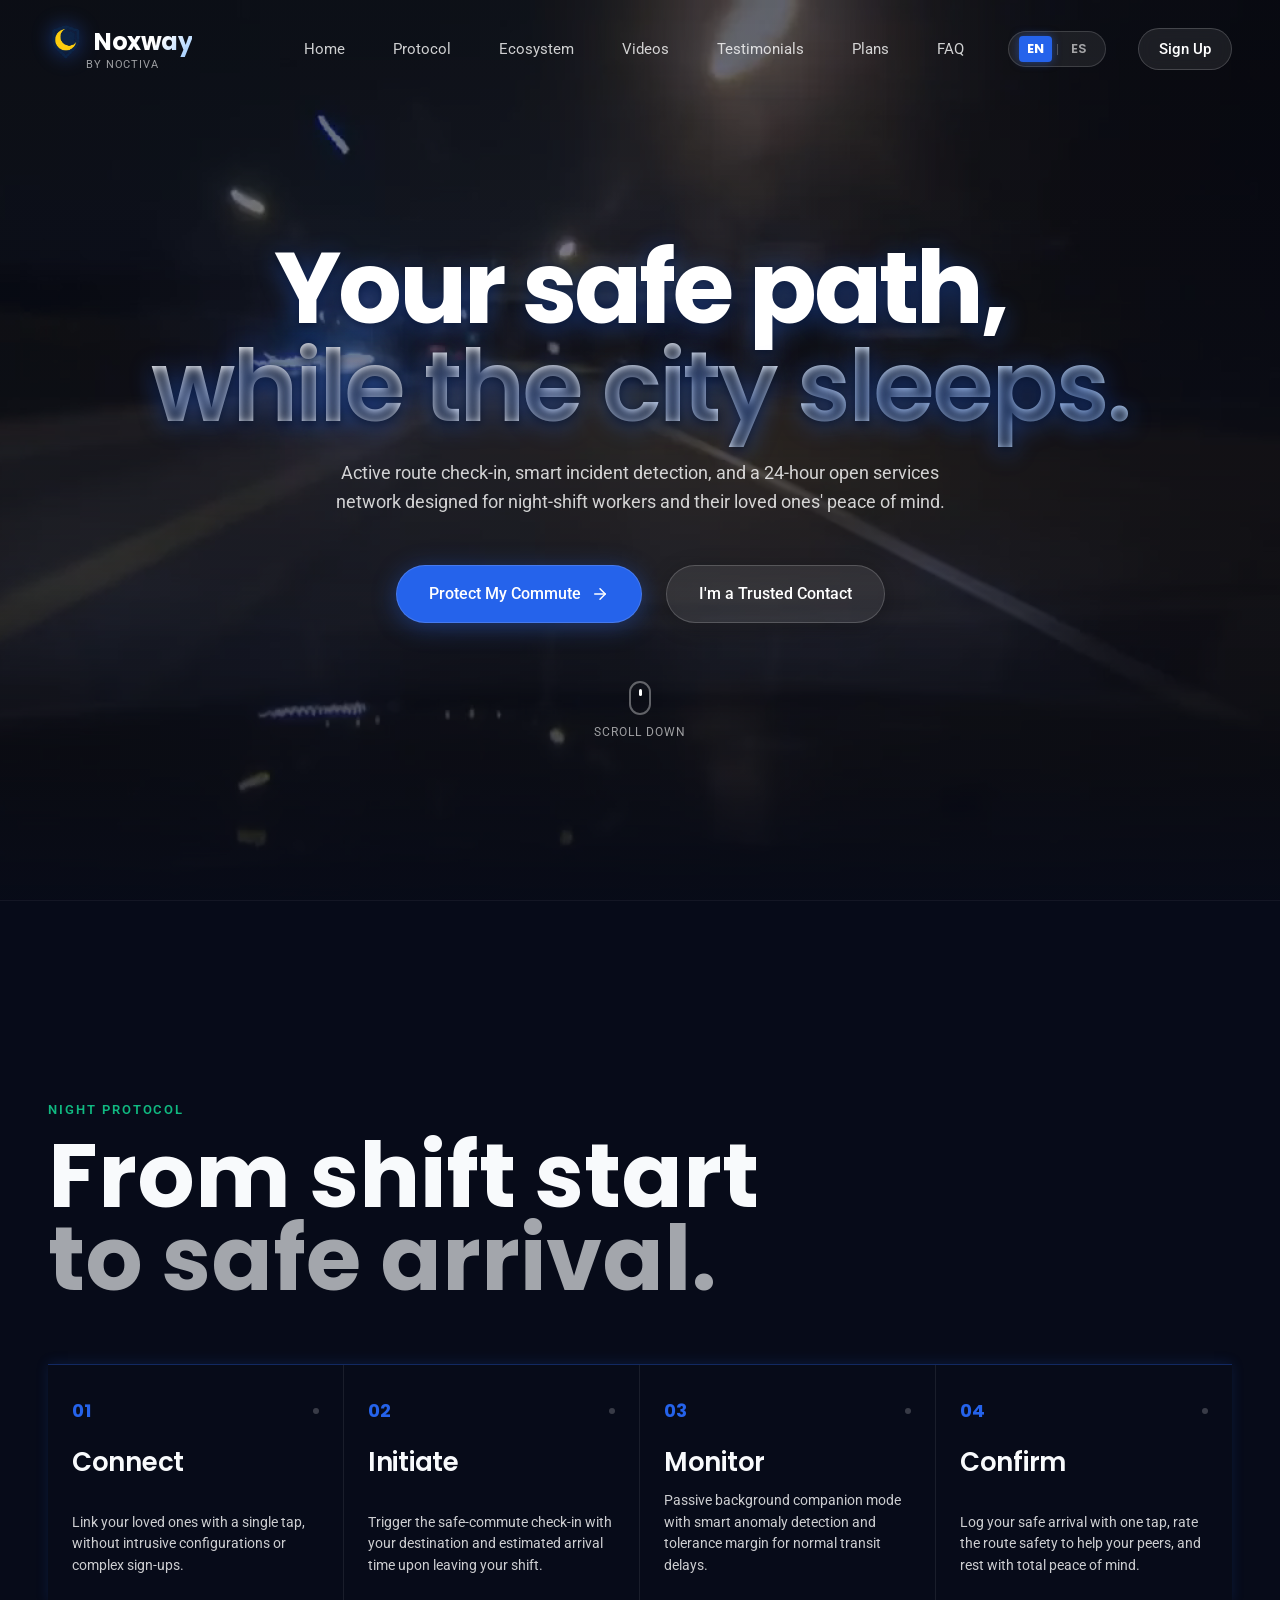
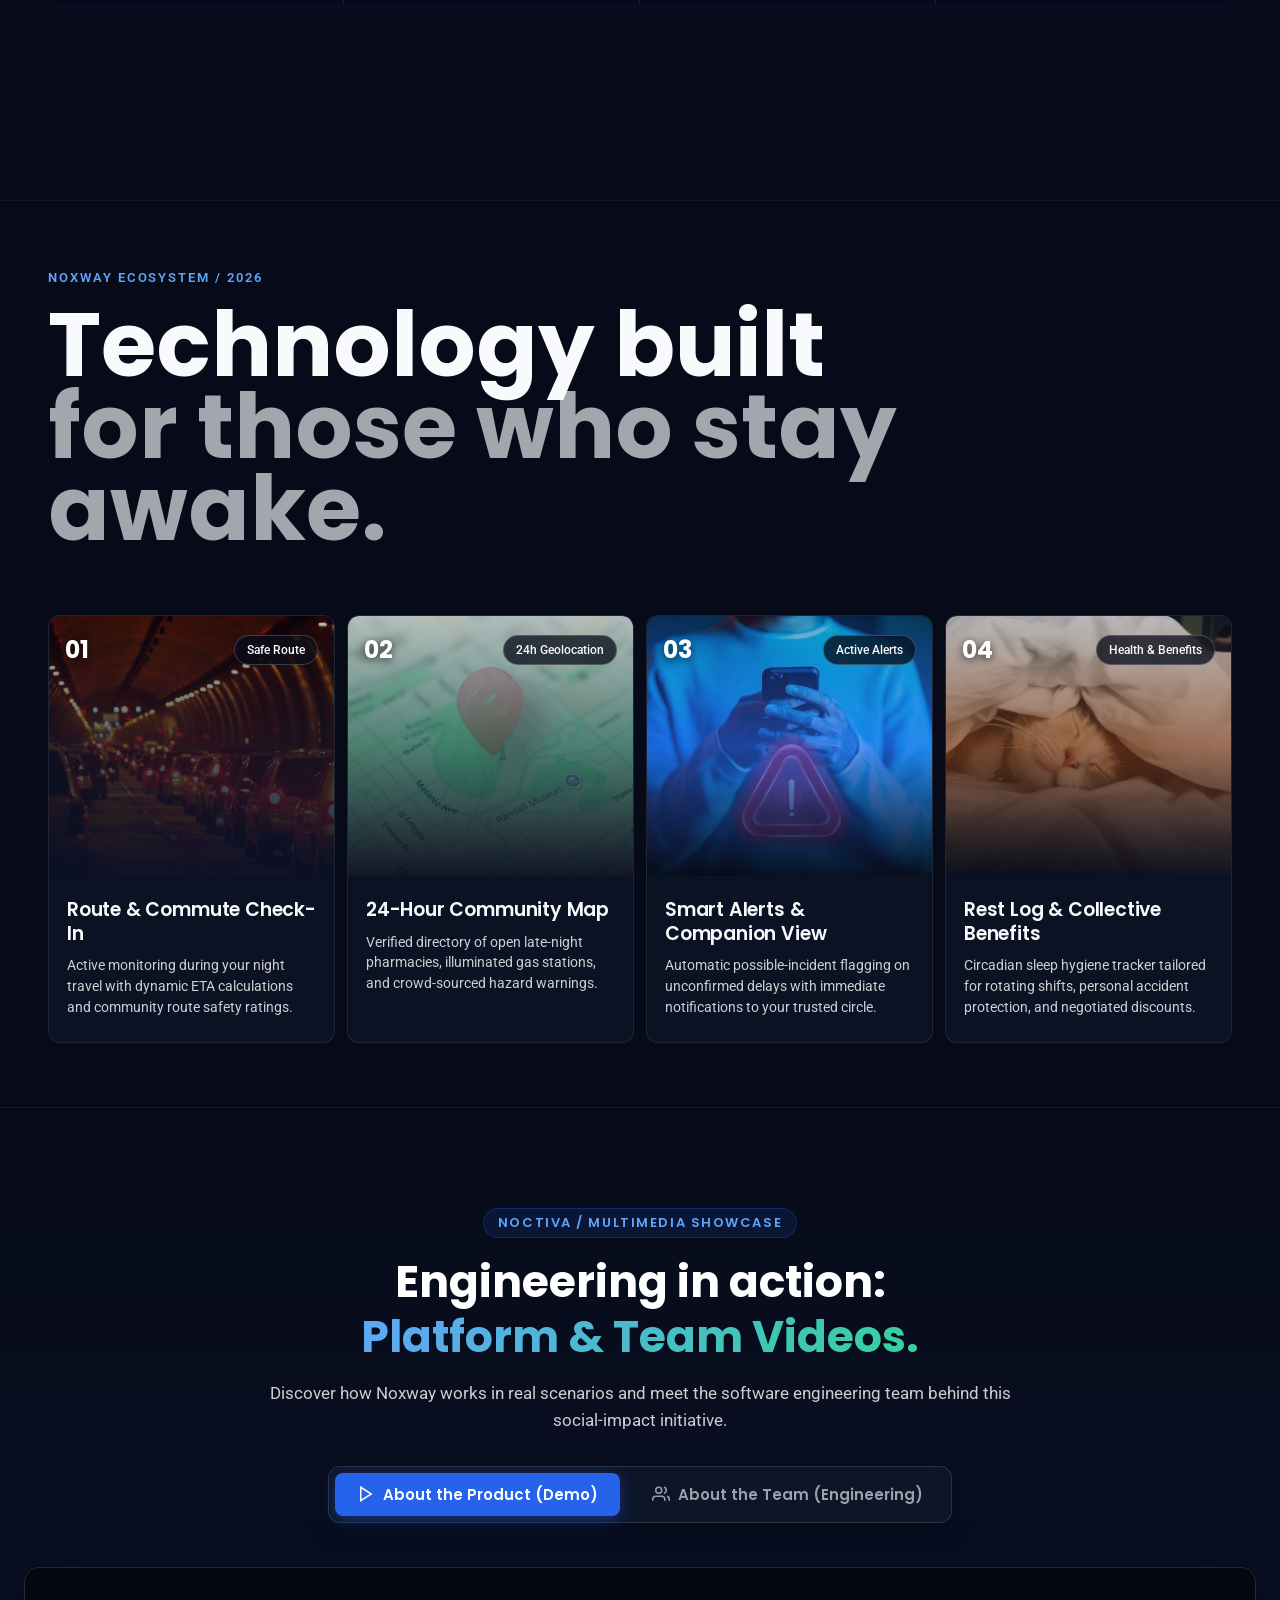
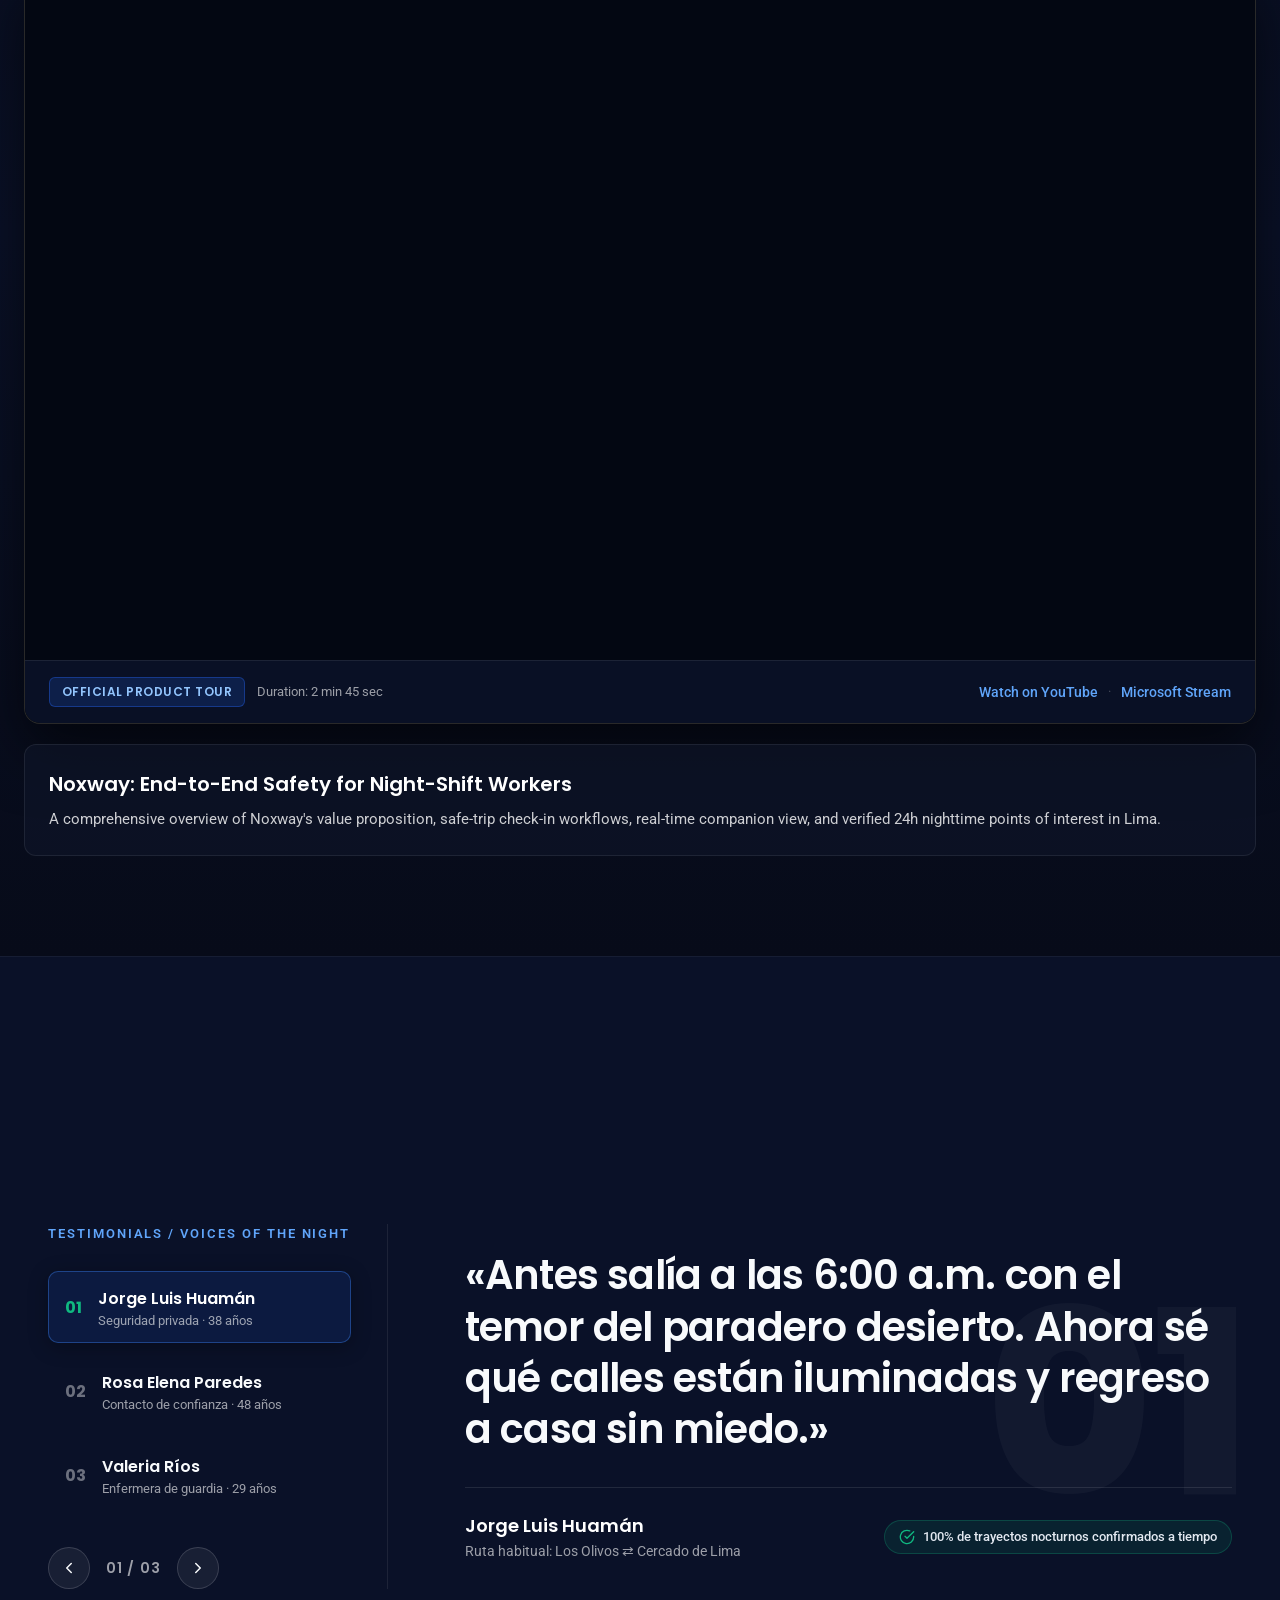
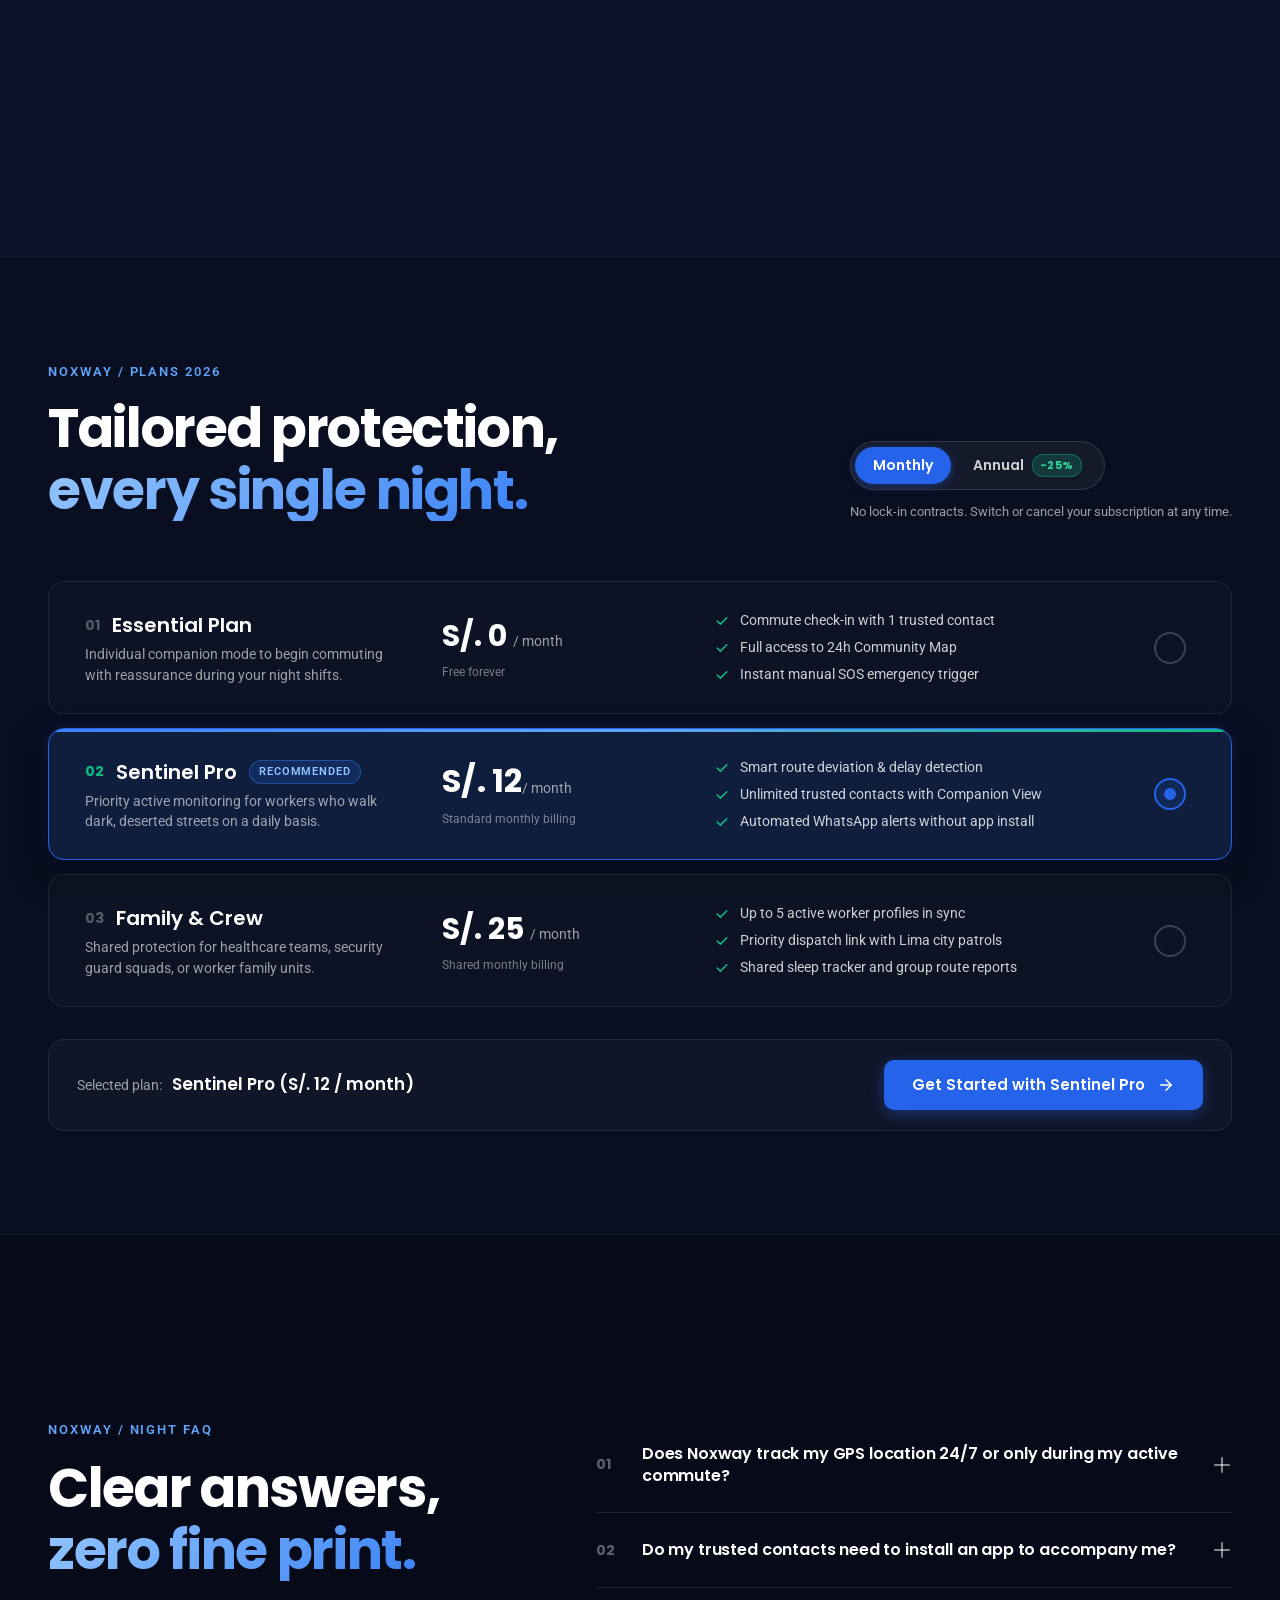
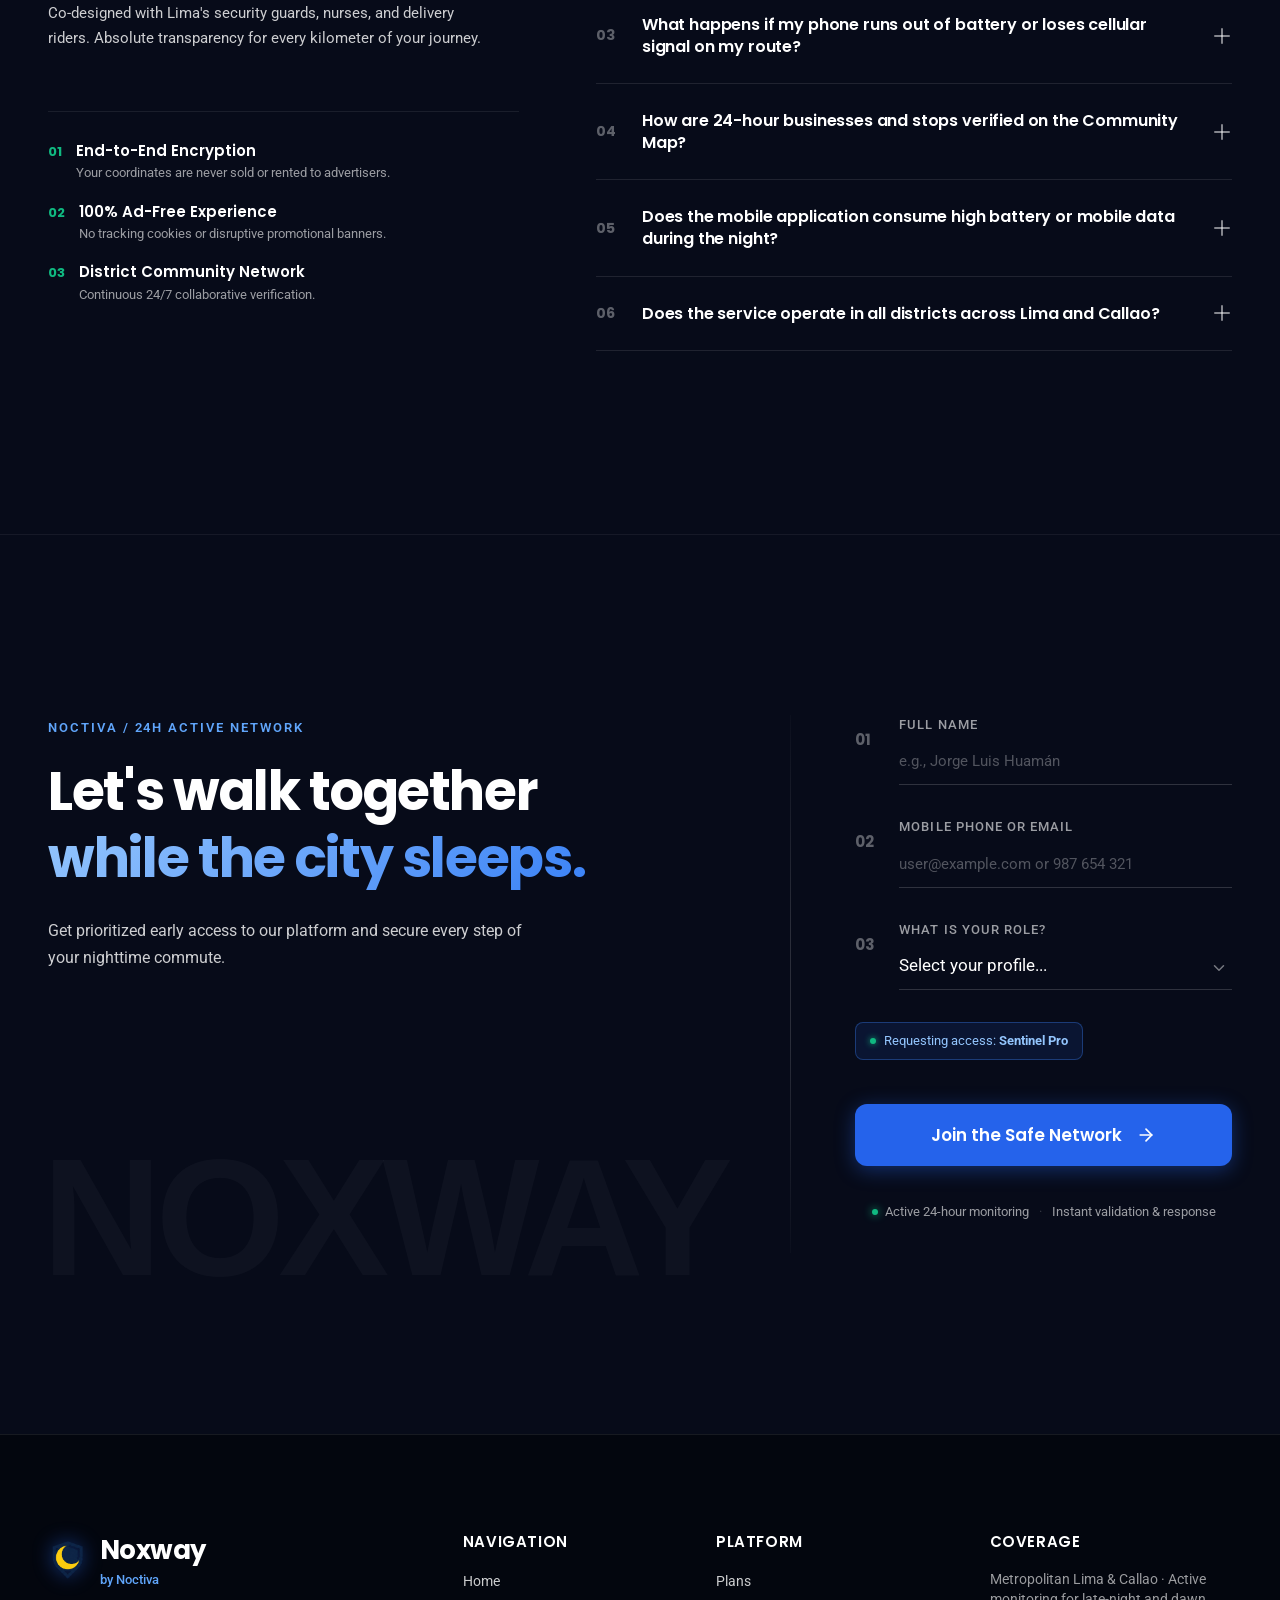
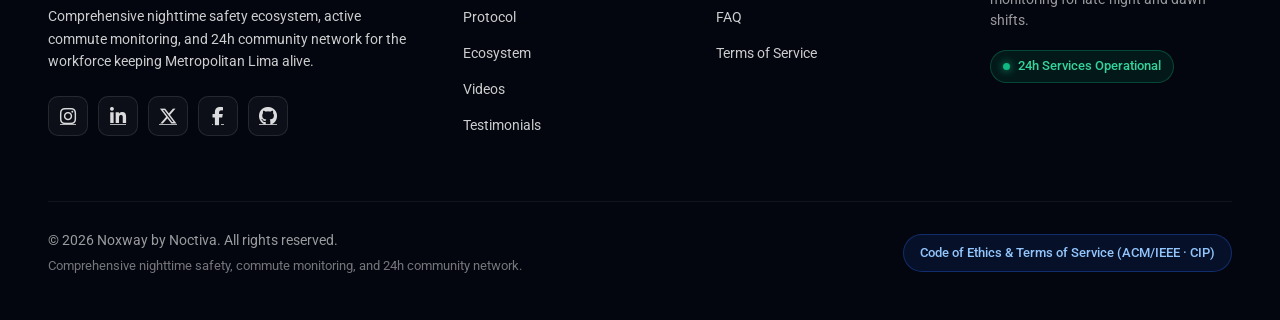
==== commit 7fe75387: "fix(landing): link youtube in index.html" ====
--- a/index.html
+++ b/index.html
@@ -340,7 +340,7 @@
               <div class="video-embed-container">
                 <iframe
                   class="video-iframe"
-                  src="https://www.youtube-nocookie.com/embed/dQw4w9WgXcQ?rel=0&modestbranding=1"
+                  src="https://www.youtube.com"
                   title="Noxway - Video About the Product"
                   allow="accelerometer; autoplay; clipboard-write; encrypted-media; gyroscope; picture-in-picture"
                   allowfullscreen
@@ -353,7 +353,7 @@
                   <span class="video-duration" data-i18n="videos.prod_time">Duration: 2 min 45 sec</span>
                 </div>
                 <div class="meta-links">
-                  <a href="https://youtube.com" target="_blank" rel="noopener noreferrer" class="video-ext-link" data-i18n="videos.prod_watch_yt">Watch on YouTube</a>
+                  <a href="https://www.youtube.com" target="_blank" rel="noopener noreferrer" class="video-ext-link" data-i18n="videos.prod_watch_yt">Watch on YouTube</a>
                   <span class="meta-sep" aria-hidden="true">·</span>
                   <a href="https://web.microsoftstream.com" target="_blank" rel="noopener noreferrer" class="video-ext-link" data-i18n="videos.prod_watch_stream">Microsoft Stream</a>
                 </div>
@@ -372,7 +372,7 @@
               <div class="video-embed-container">
                 <iframe
                   class="video-iframe"
-                  src="https://www.youtube-nocookie.com/embed/dQw4w9WgXcQ?rel=0&modestbranding=1"
+                  src="https://www.youtube.com"
                   title="Noxway - Video About the Team"
                   allow="accelerometer; autoplay; clipboard-write; encrypted-media; gyroscope; picture-in-picture"
                   allowfullscreen
@@ -385,7 +385,7 @@
                   <span class="video-duration" data-i18n="videos.team_time">Duration: 5 min 15 sec</span>
                 </div>
                 <div class="meta-links">
-                  <a href="https://youtube.com" target="_blank" rel="noopener noreferrer" class="video-ext-link" data-i18n="videos.team_watch_yt">Watch on YouTube</a>
+                  <a href="https://www.youtube.com" target="_blank" rel="noopener noreferrer" class="video-ext-link" data-i18n="videos.team_watch_yt">Watch on YouTube</a>
                   <span class="meta-sep" aria-hidden="true">·</span>
                   <a href="https://web.microsoftstream.com" target="_blank" rel="noopener noreferrer" class="video-ext-link" data-i18n="videos.team_watch_stream">Microsoft Stream</a>
                 </div>
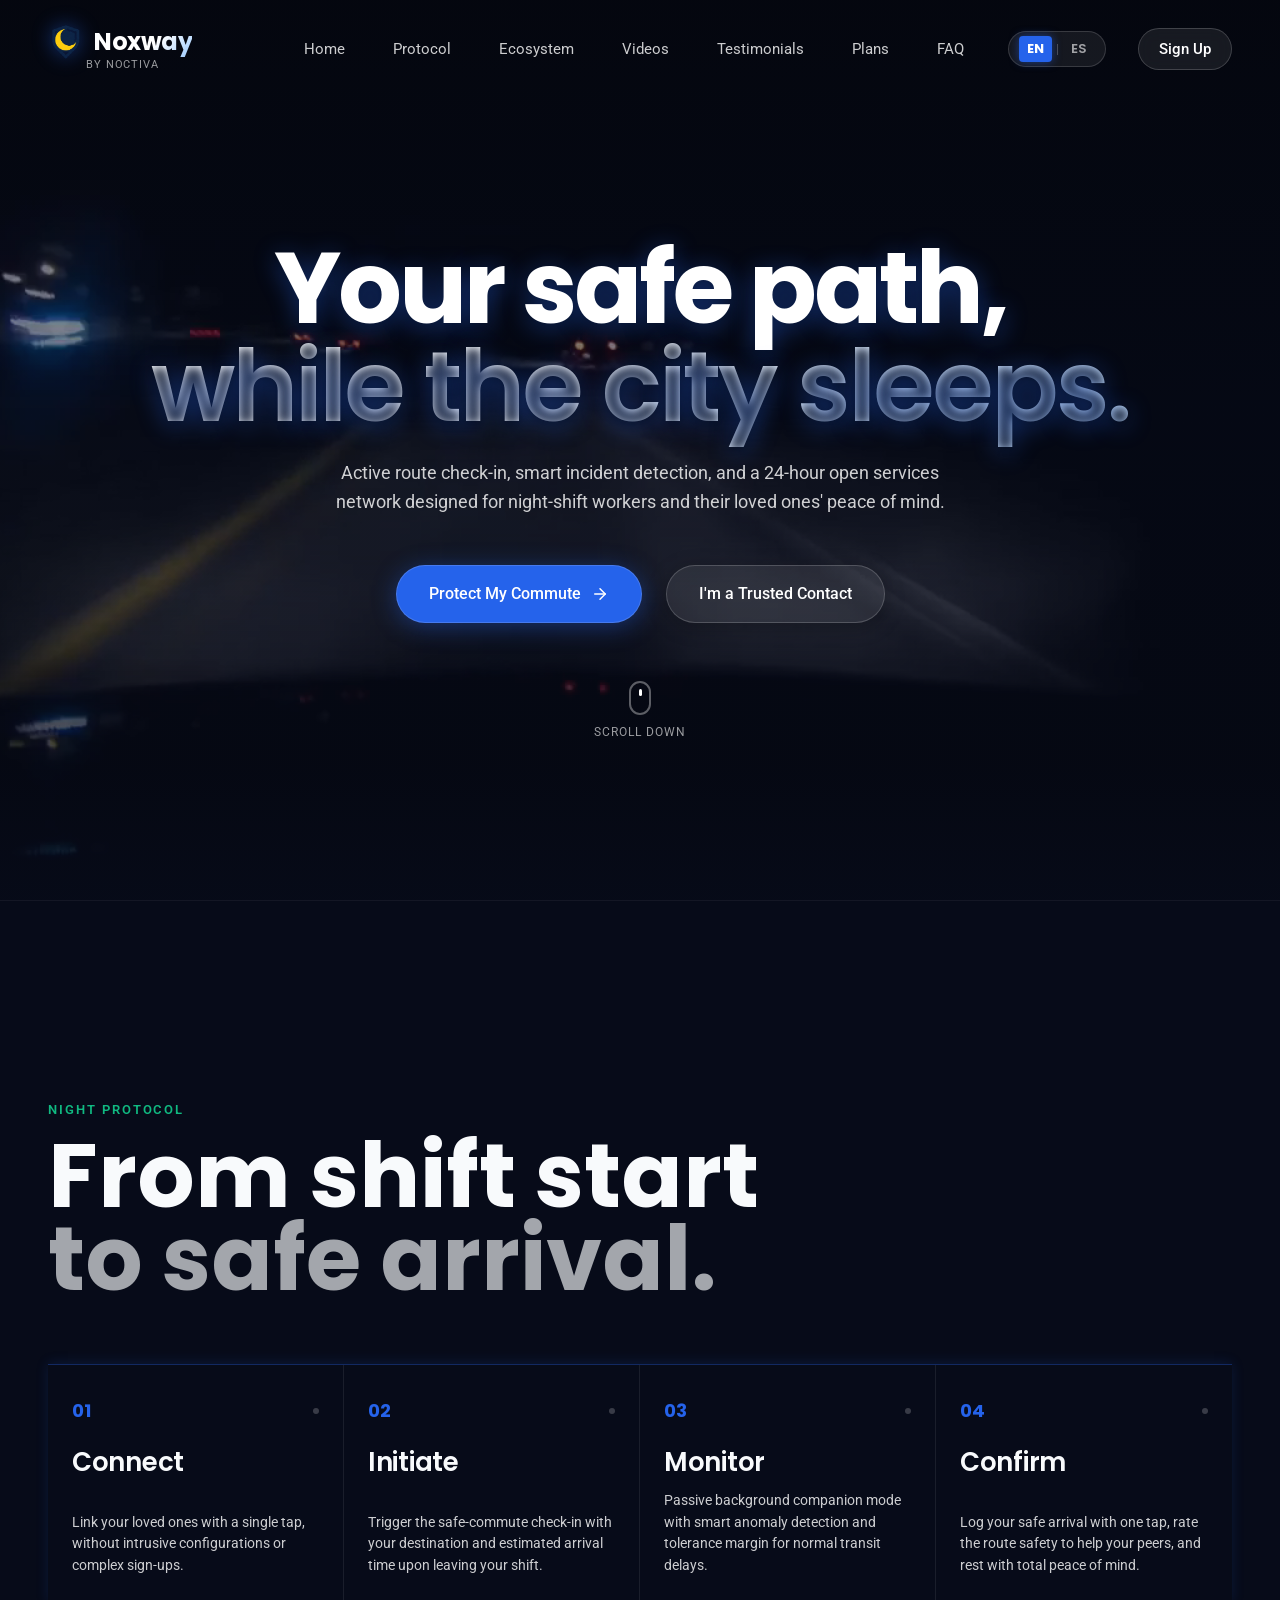
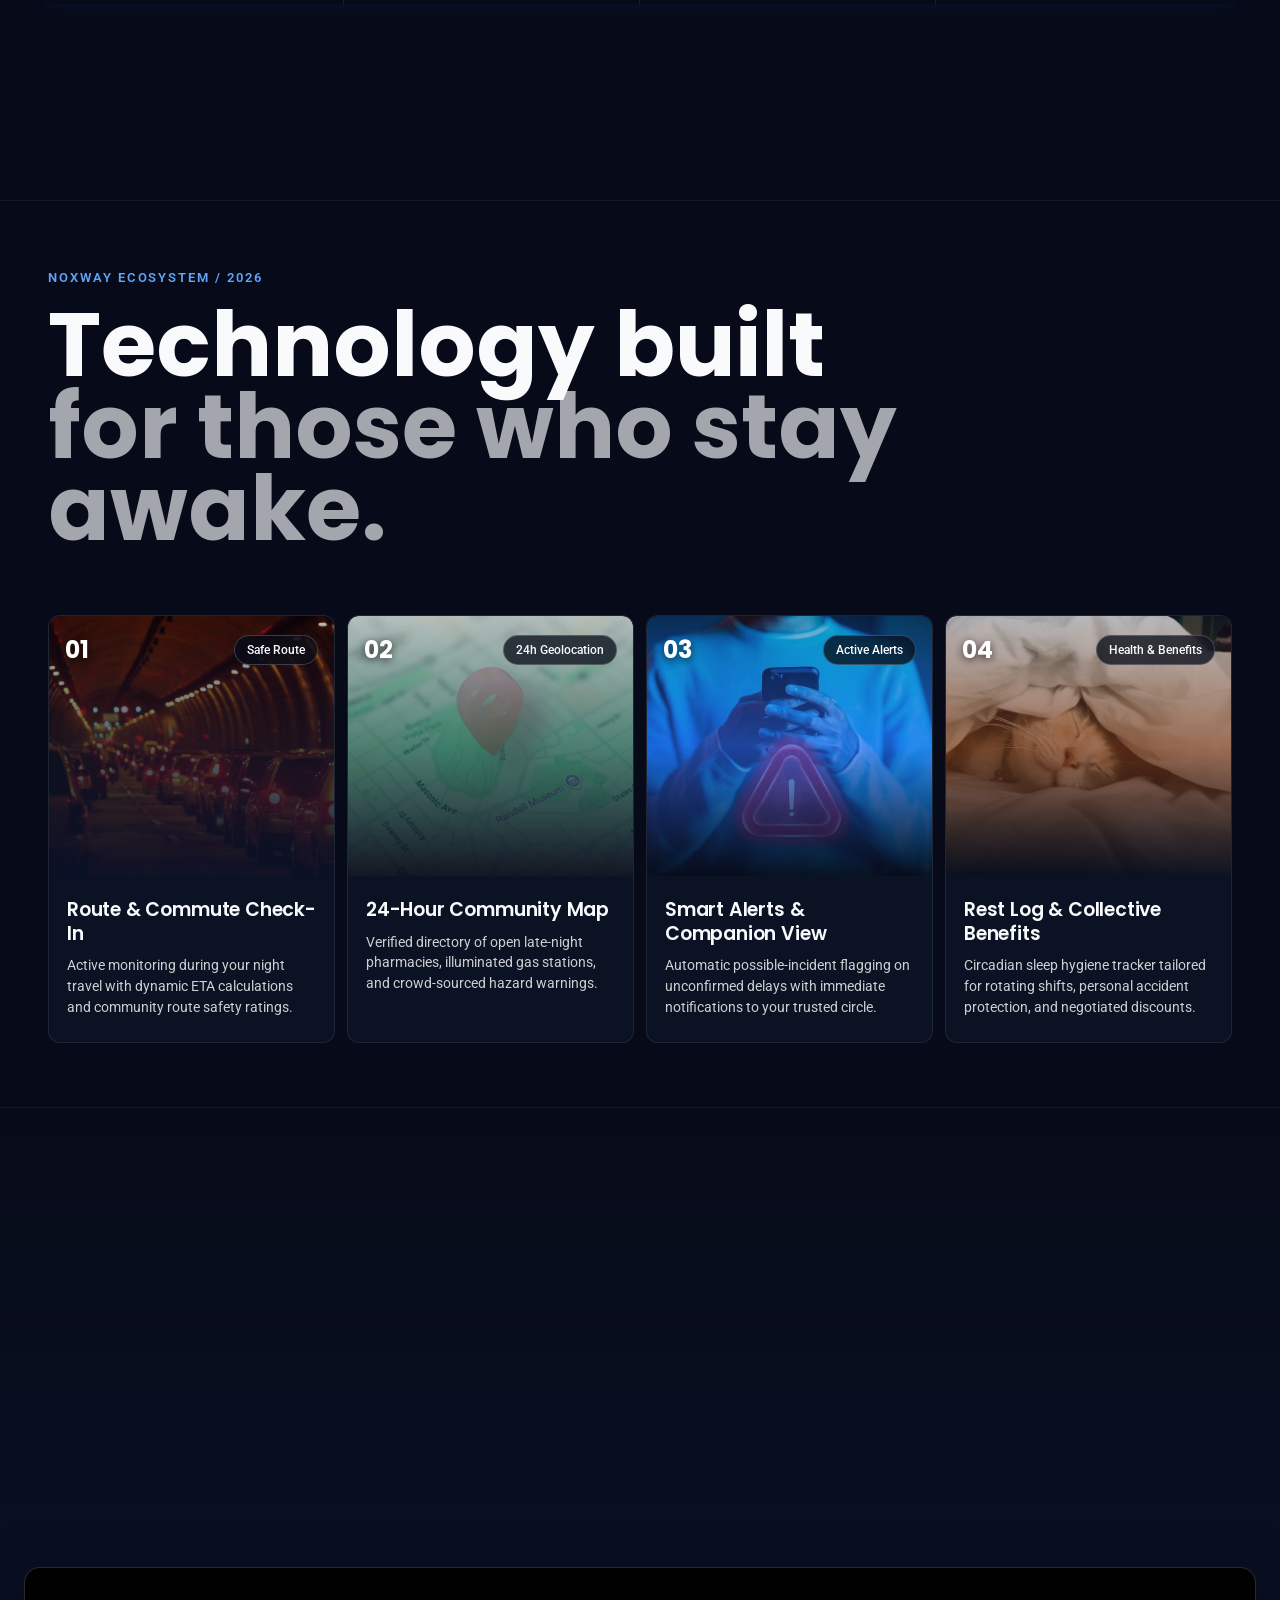
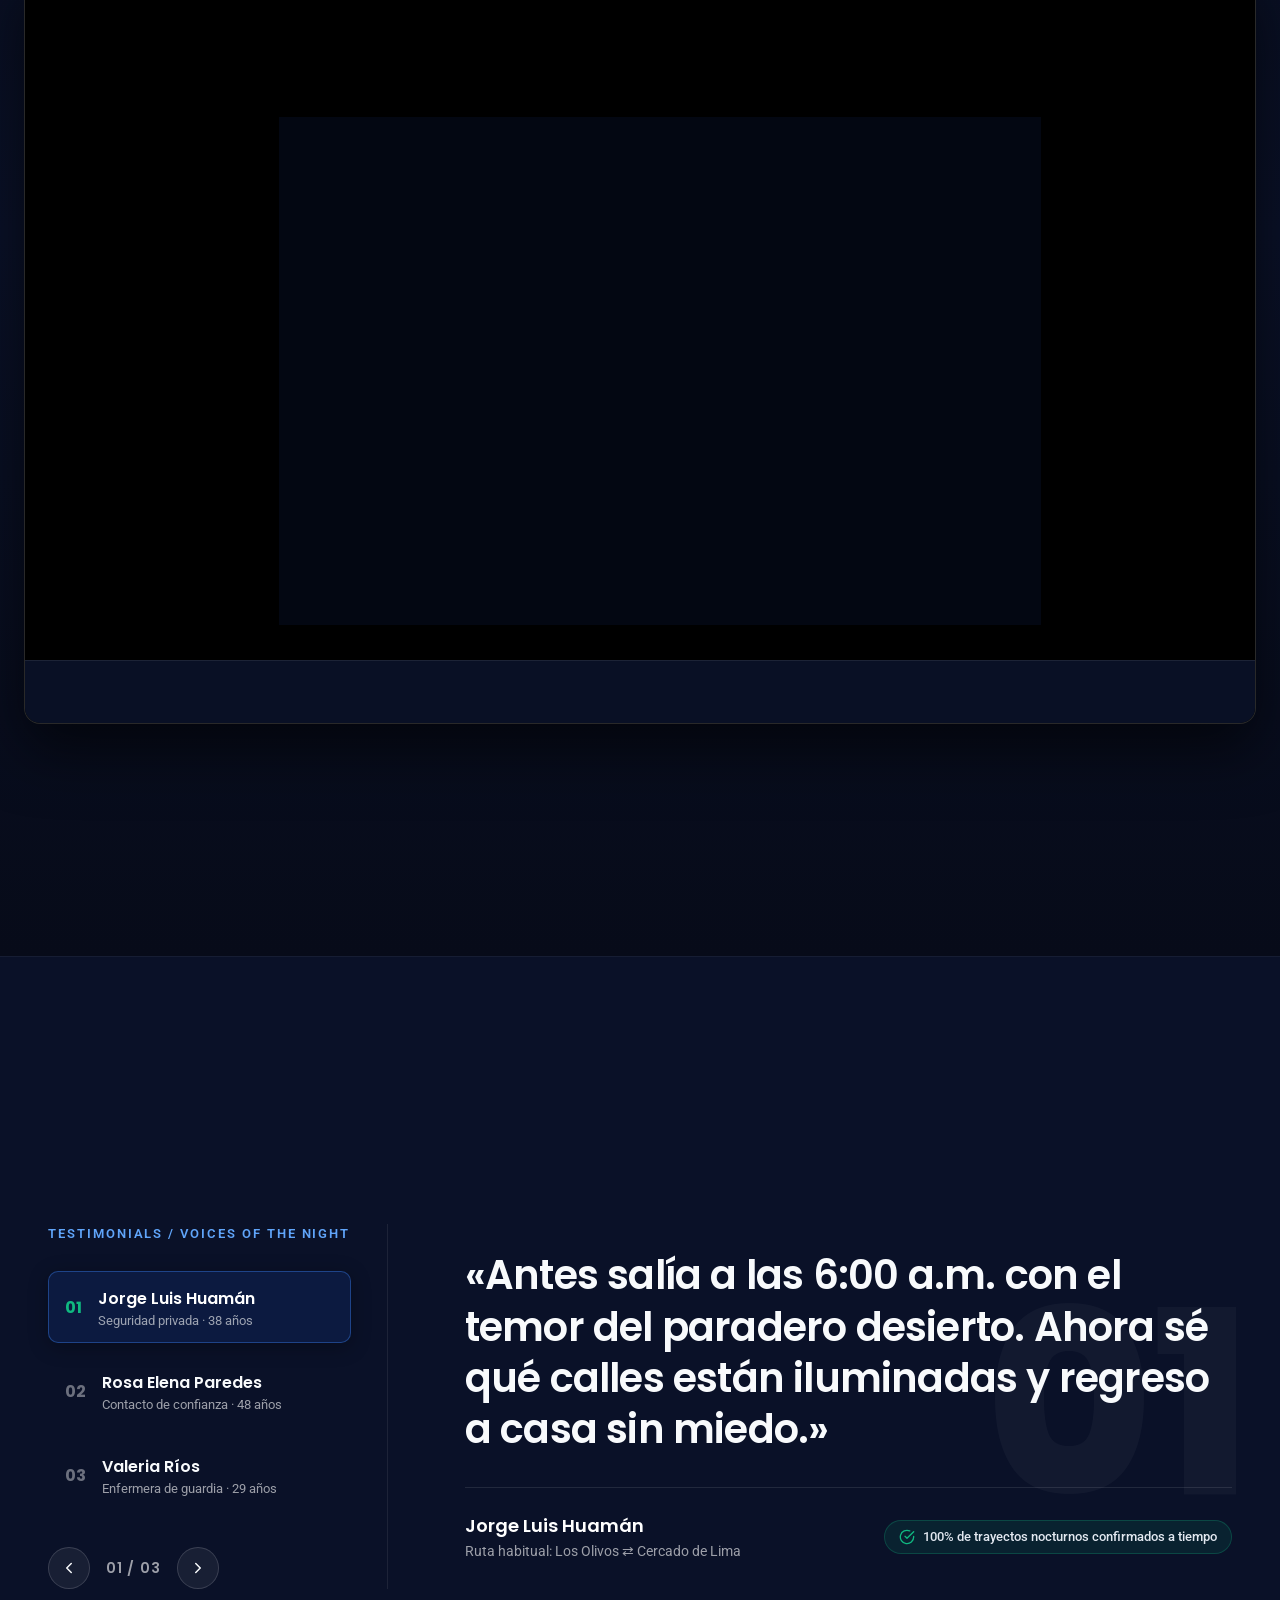
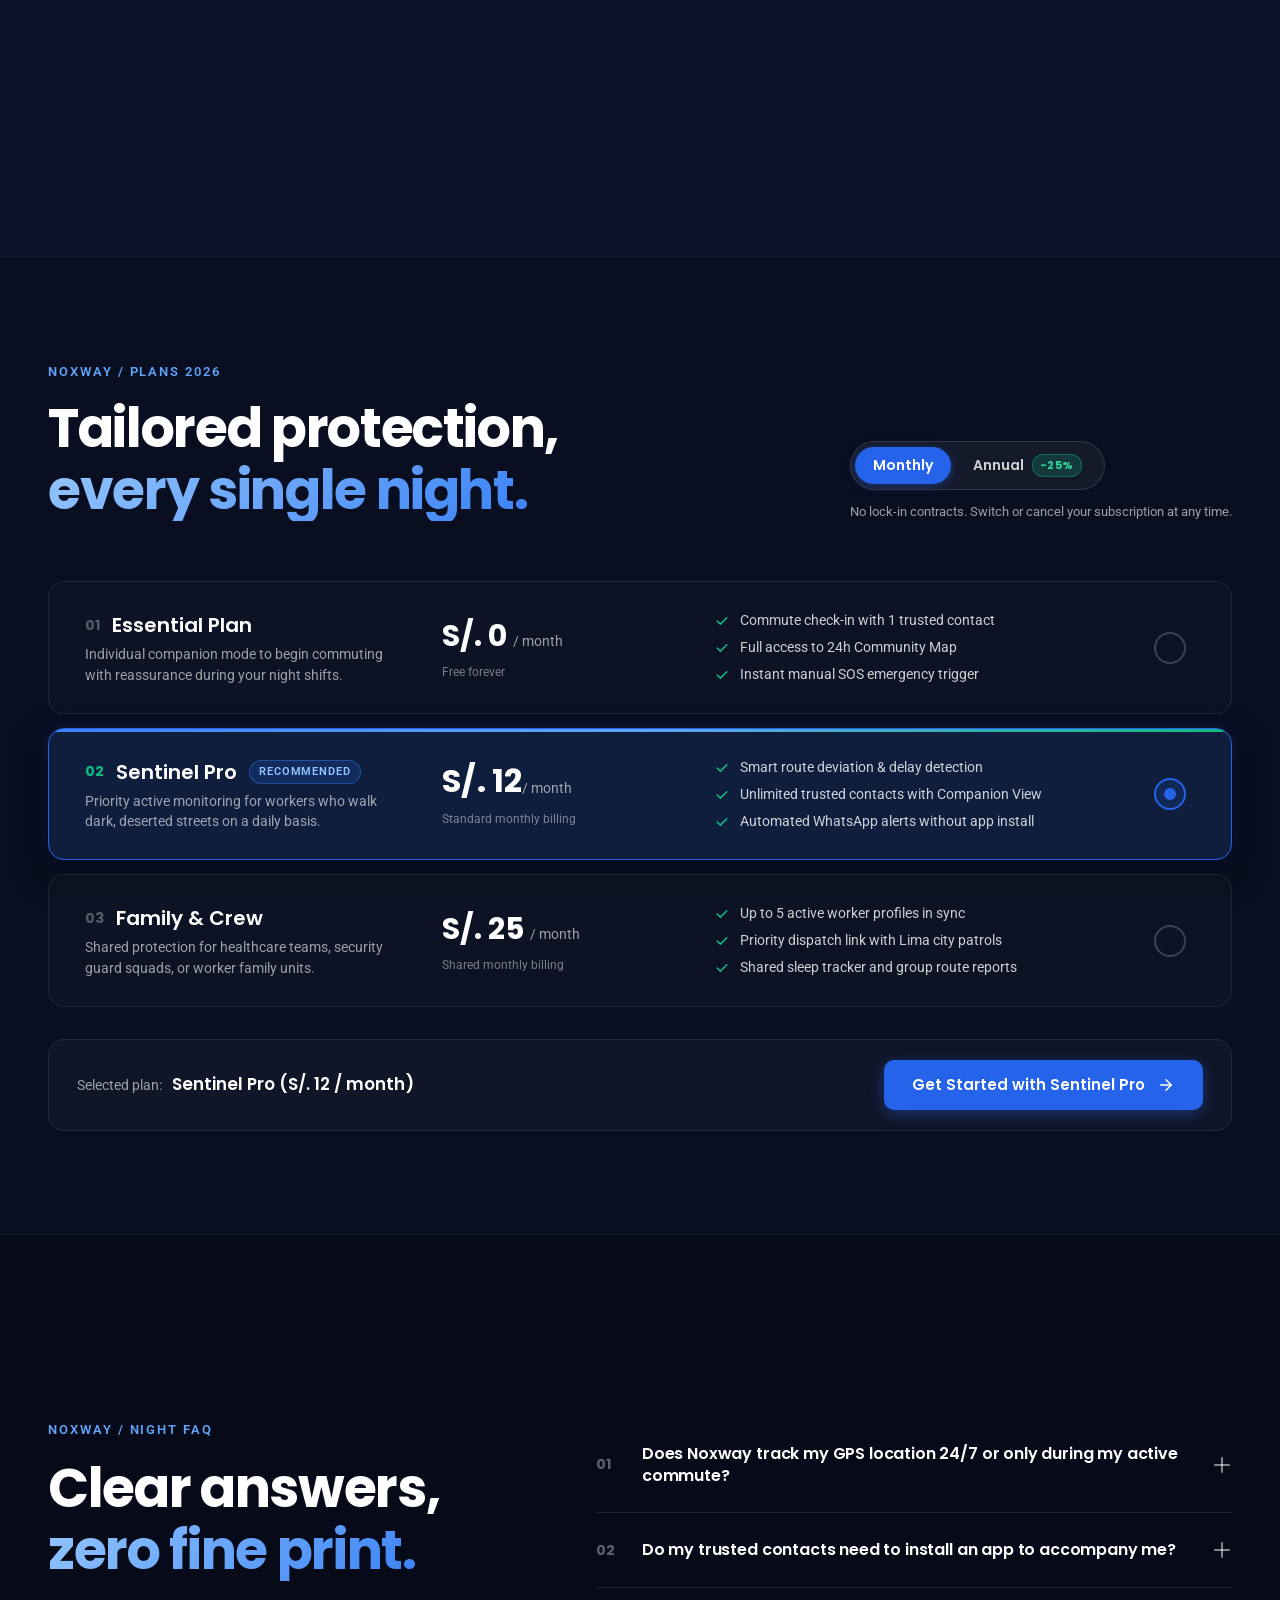
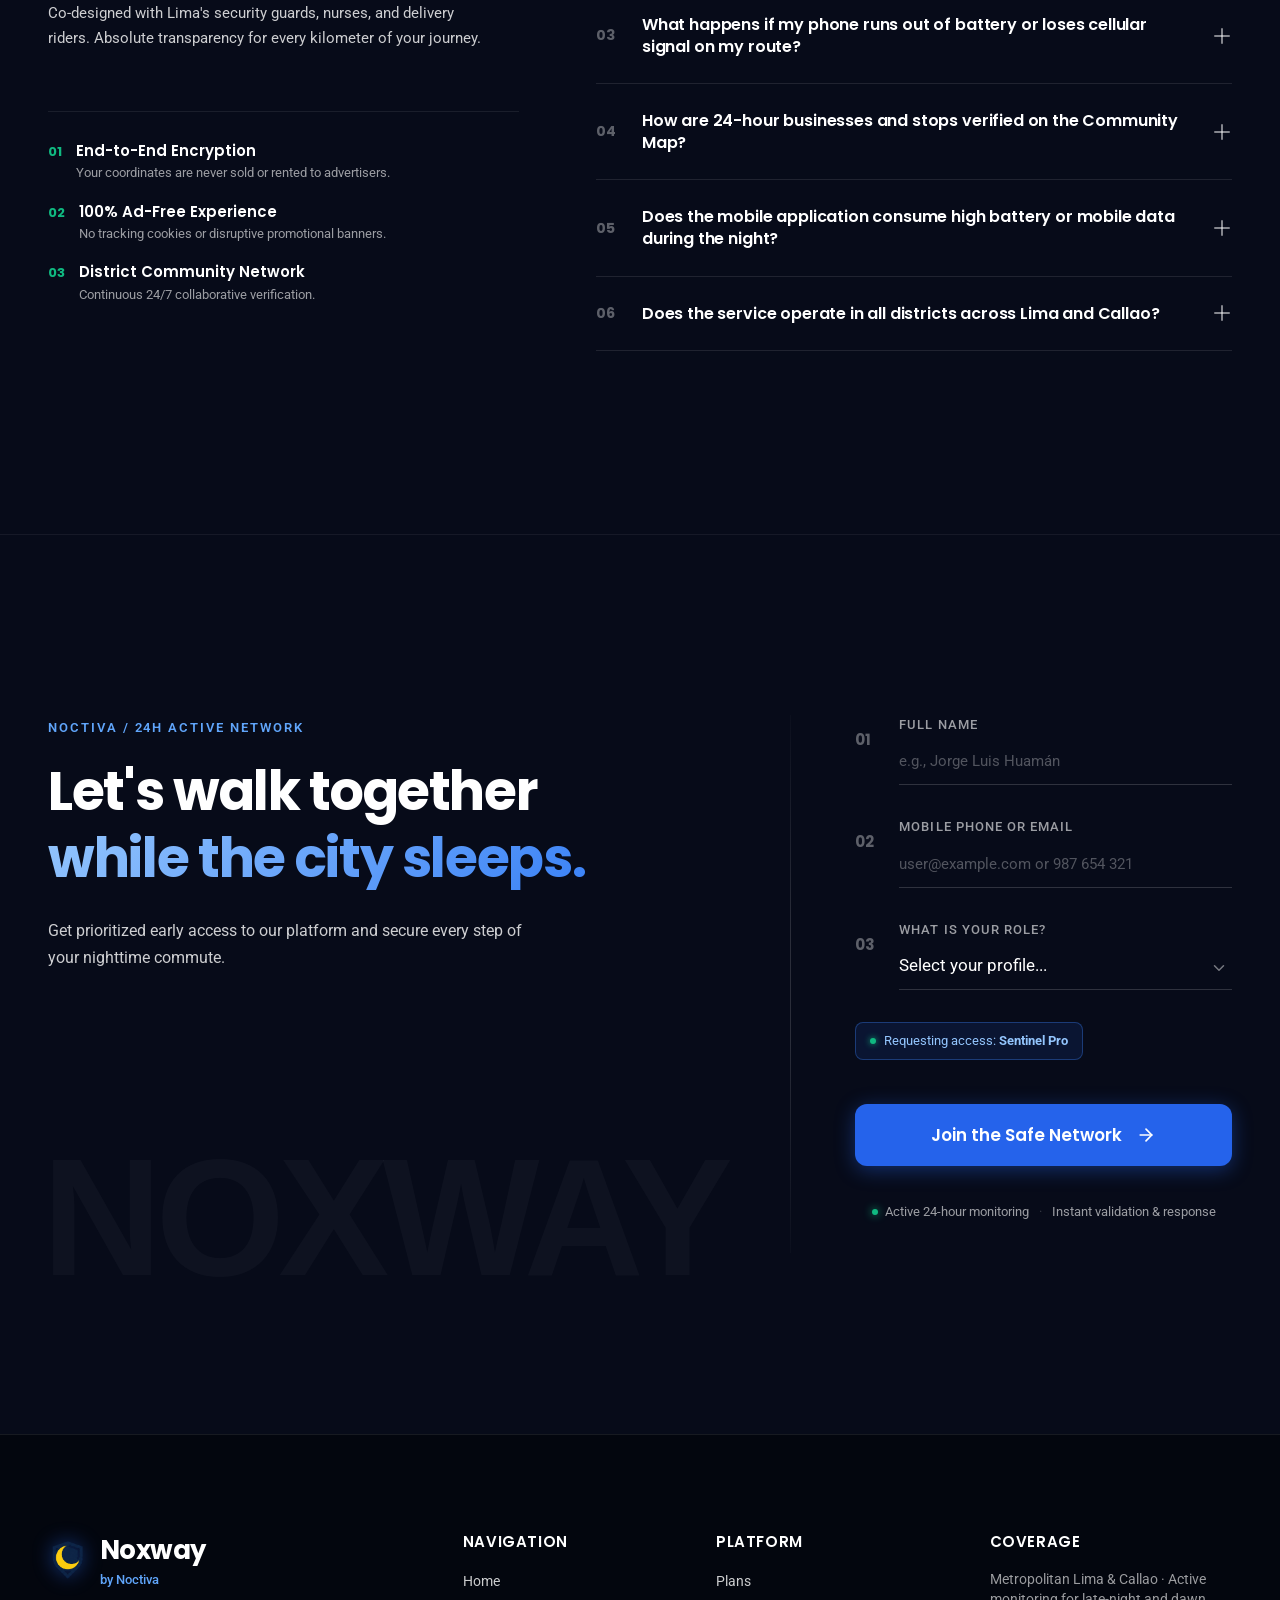
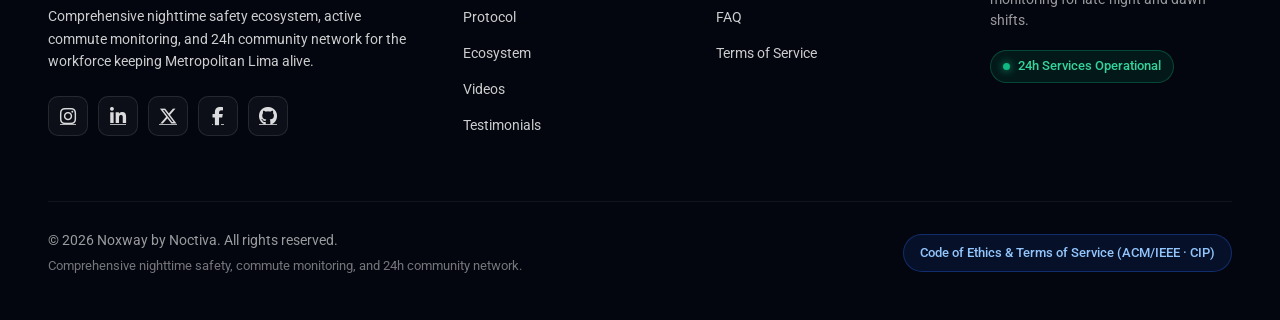
==== commit 257b6a3a: "feat: redirect sign up button to web application" ====
--- a/index.html
+++ b/index.html
@@ -59,7 +59,7 @@
           <button type="button" class="lang-btn" data-lang="es_419" aria-pressed="false">ES</button>
         </div>
 
-        <a href="#registro" class="btn-nav-login" data-i18n="nav.register">Sign Up</a>
+        <a href="https://noxway-frontend.web.app/" class="btn-nav-login" data-i18n="nav.register">Sign Up</a>
       </nav>
 
       <button class="hamburger-toggle" id="hamburger-btn" aria-label="Abrir menú de navegación" aria-expanded="false" aria-controls="mobile-drawer">
@@ -93,7 +93,7 @@
     </ul>
 
     <div class="mobile-action-buttons">
-      <a href="#registro" class="btn-mobile-login" data-i18n="nav.register">Sign Up</a>
+      <a href="https://noxway-frontend.web.app/" class="btn-mobile-login" data-i18n="nav.register">Sign Up</a>
     </div>
   </div>
 
@@ -128,14 +128,14 @@
         </p>
 
         <div class="hero-cta-group">
-          <a href="#planes" class="btn-hero btn-primary-hero" data-role-target="worker">
+          <a href="#planes" class="btn-hero btn-primary-hero">
             <span data-i18n="hero.cta_worker">Protect My Commute</span>
             <svg class="btn-icon-arrow" viewBox="0 0 24 24" fill="none" stroke="currentColor" stroke-width="2" stroke-linecap="round" stroke-linejoin="round" aria-hidden="true">
               <path d="M5 12h14"></path>
               <path d="M12 5l7 7-7 7"></path>
             </svg>
           </a>
-          <a href="#registro" class="btn-hero btn-glass-hero" data-role-target="companion">
+          <a href="https://noxway-frontend.web.app/" class="btn-hero btn-glass-hero">
             <span data-i18n="hero.cta_companion">I'm a Trusted Contact</span>
           </a>
         </div>
@@ -689,7 +689,7 @@
             <span class="summary-label" data-i18n="pricing.summary_label">Selected plan:</span>
             <span class="summary-plan-name" id="summary-plan-name">Sentinel Pro (S/. 12 / month)</span>
           </div>
-          <a href="#registro" class="btn-pricing-cta" id="btn-pricing-cta">
+          <a href="https://noxway-frontend.web.app/" class="btn-pricing-cta" id="btn-pricing-cta">
             <span id="pricing-cta-text">Get Started with Sentinel Pro</span>
             <svg class="cta-arrow-icon" viewBox="0 0 24 24" fill="none" stroke="currentColor" stroke-width="2" stroke-linecap="round" stroke-linejoin="round" aria-hidden="true">
               <line x1="5" y1="12" x2="19" y2="12"></line>
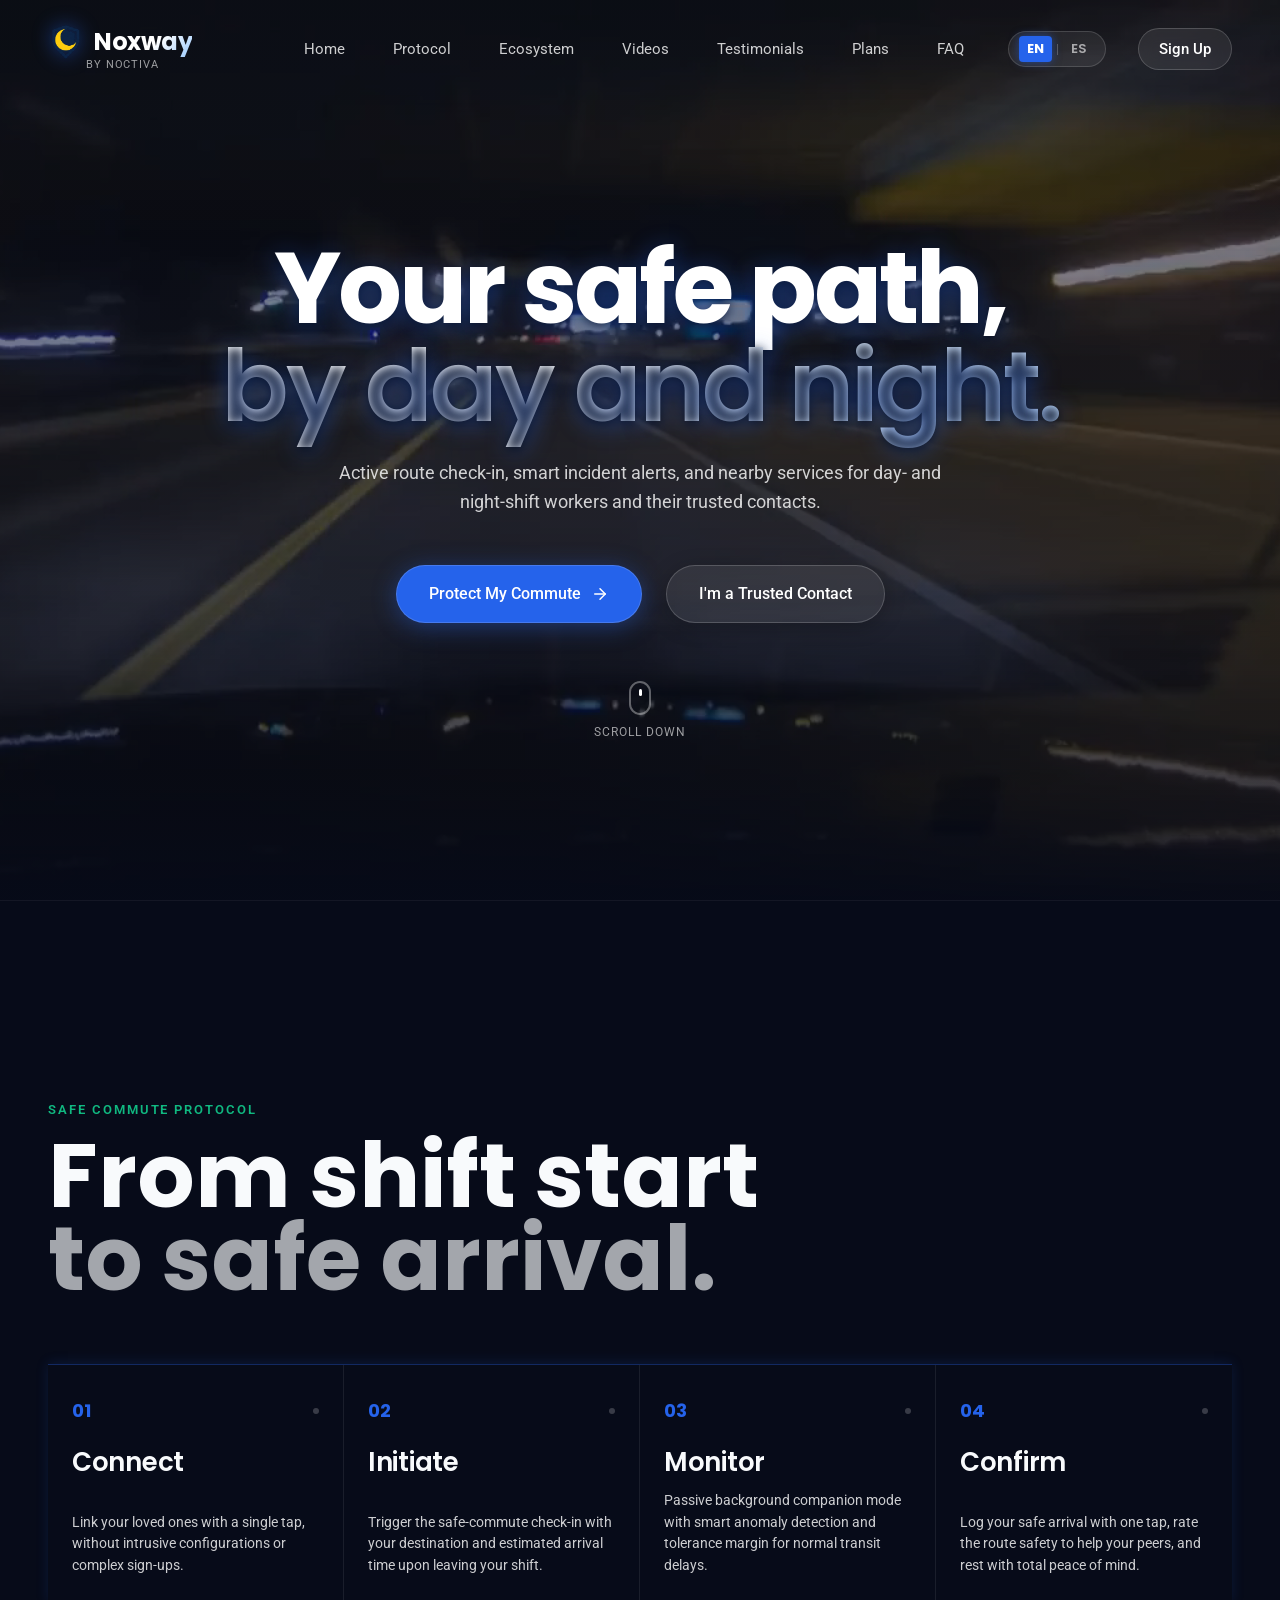
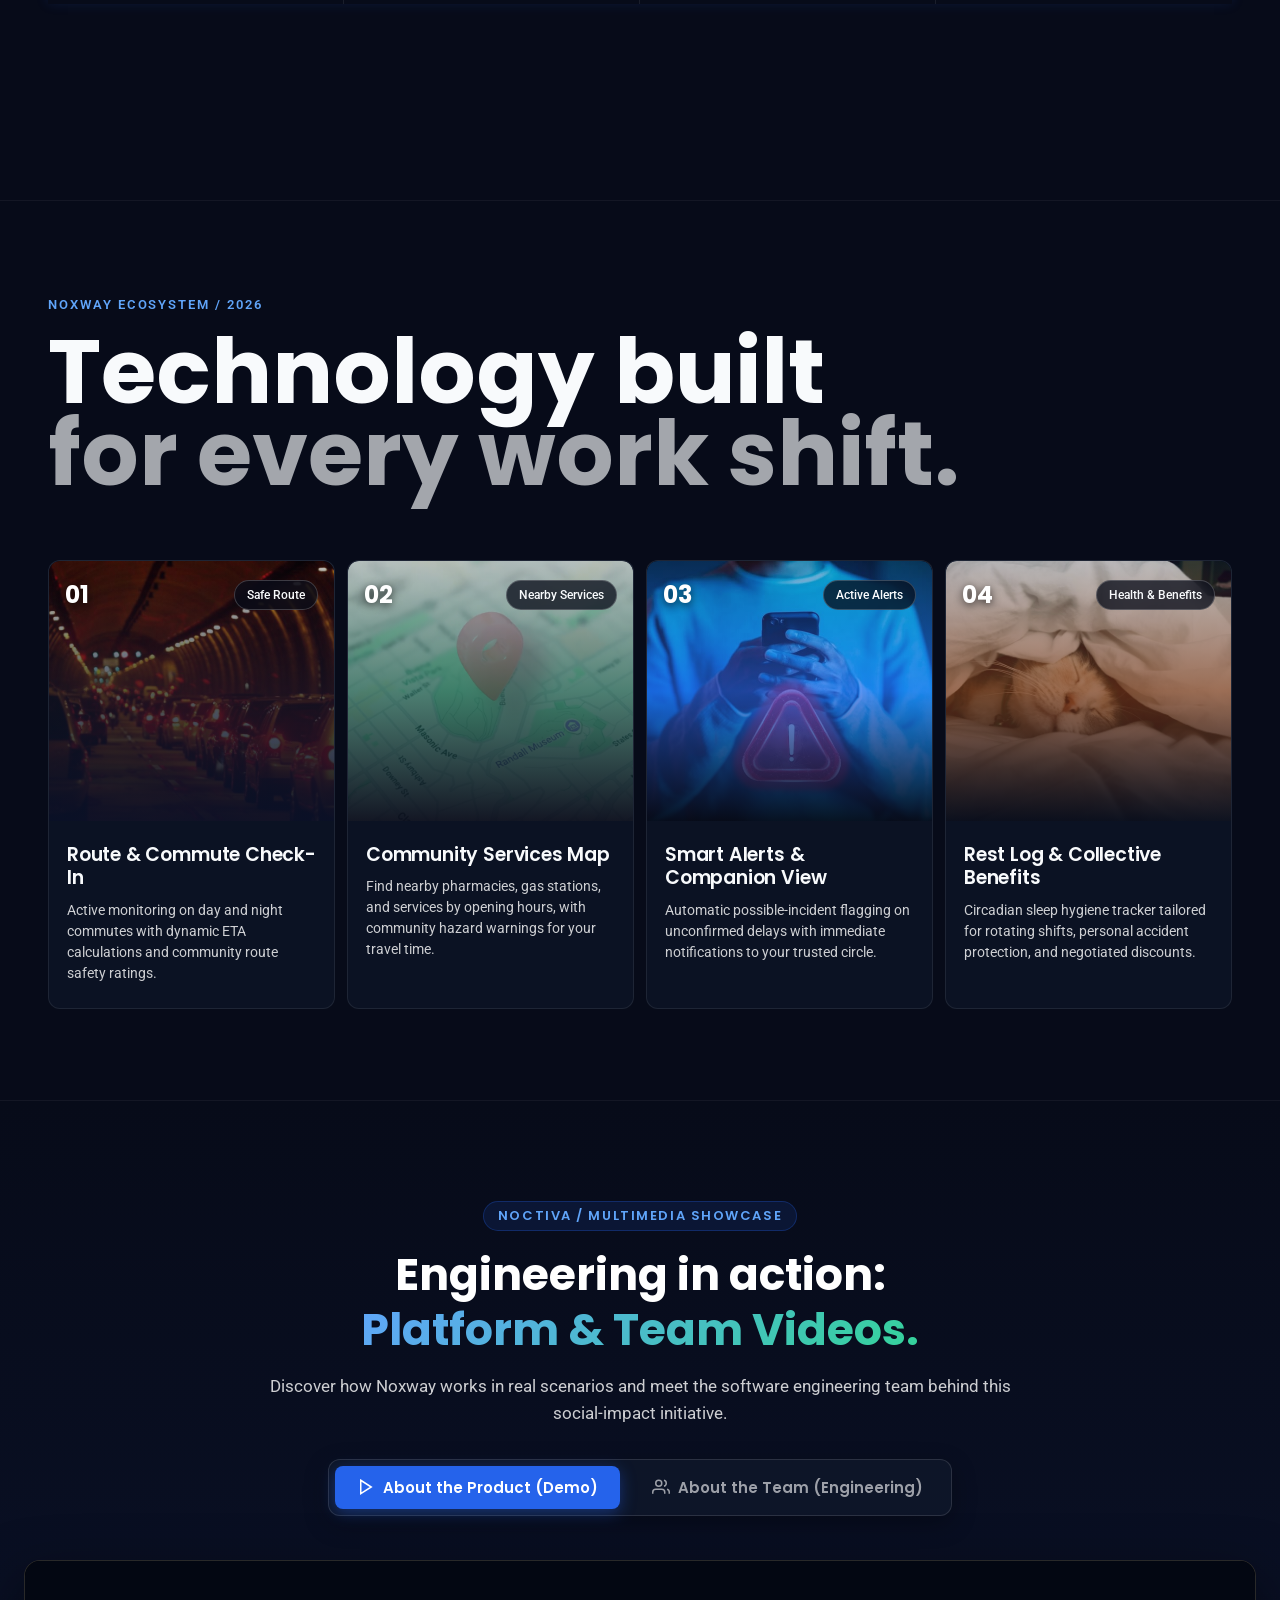
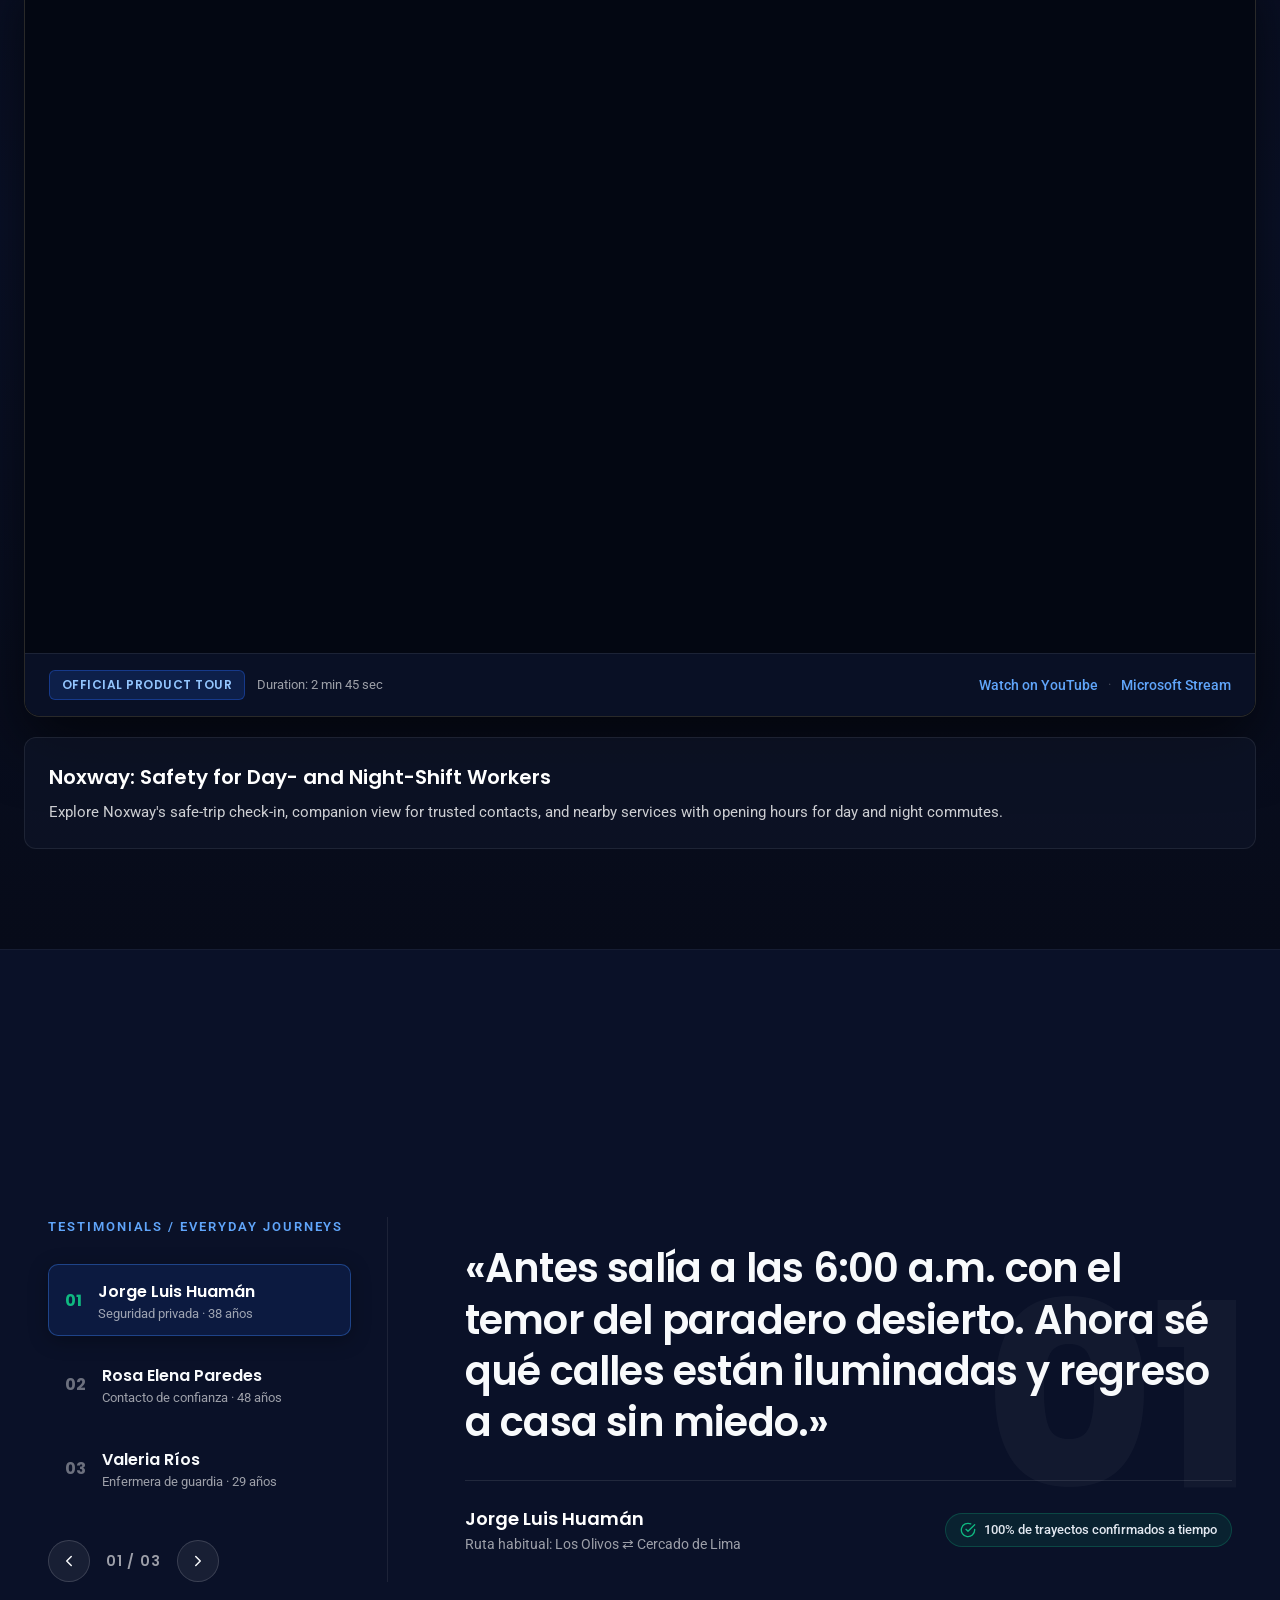
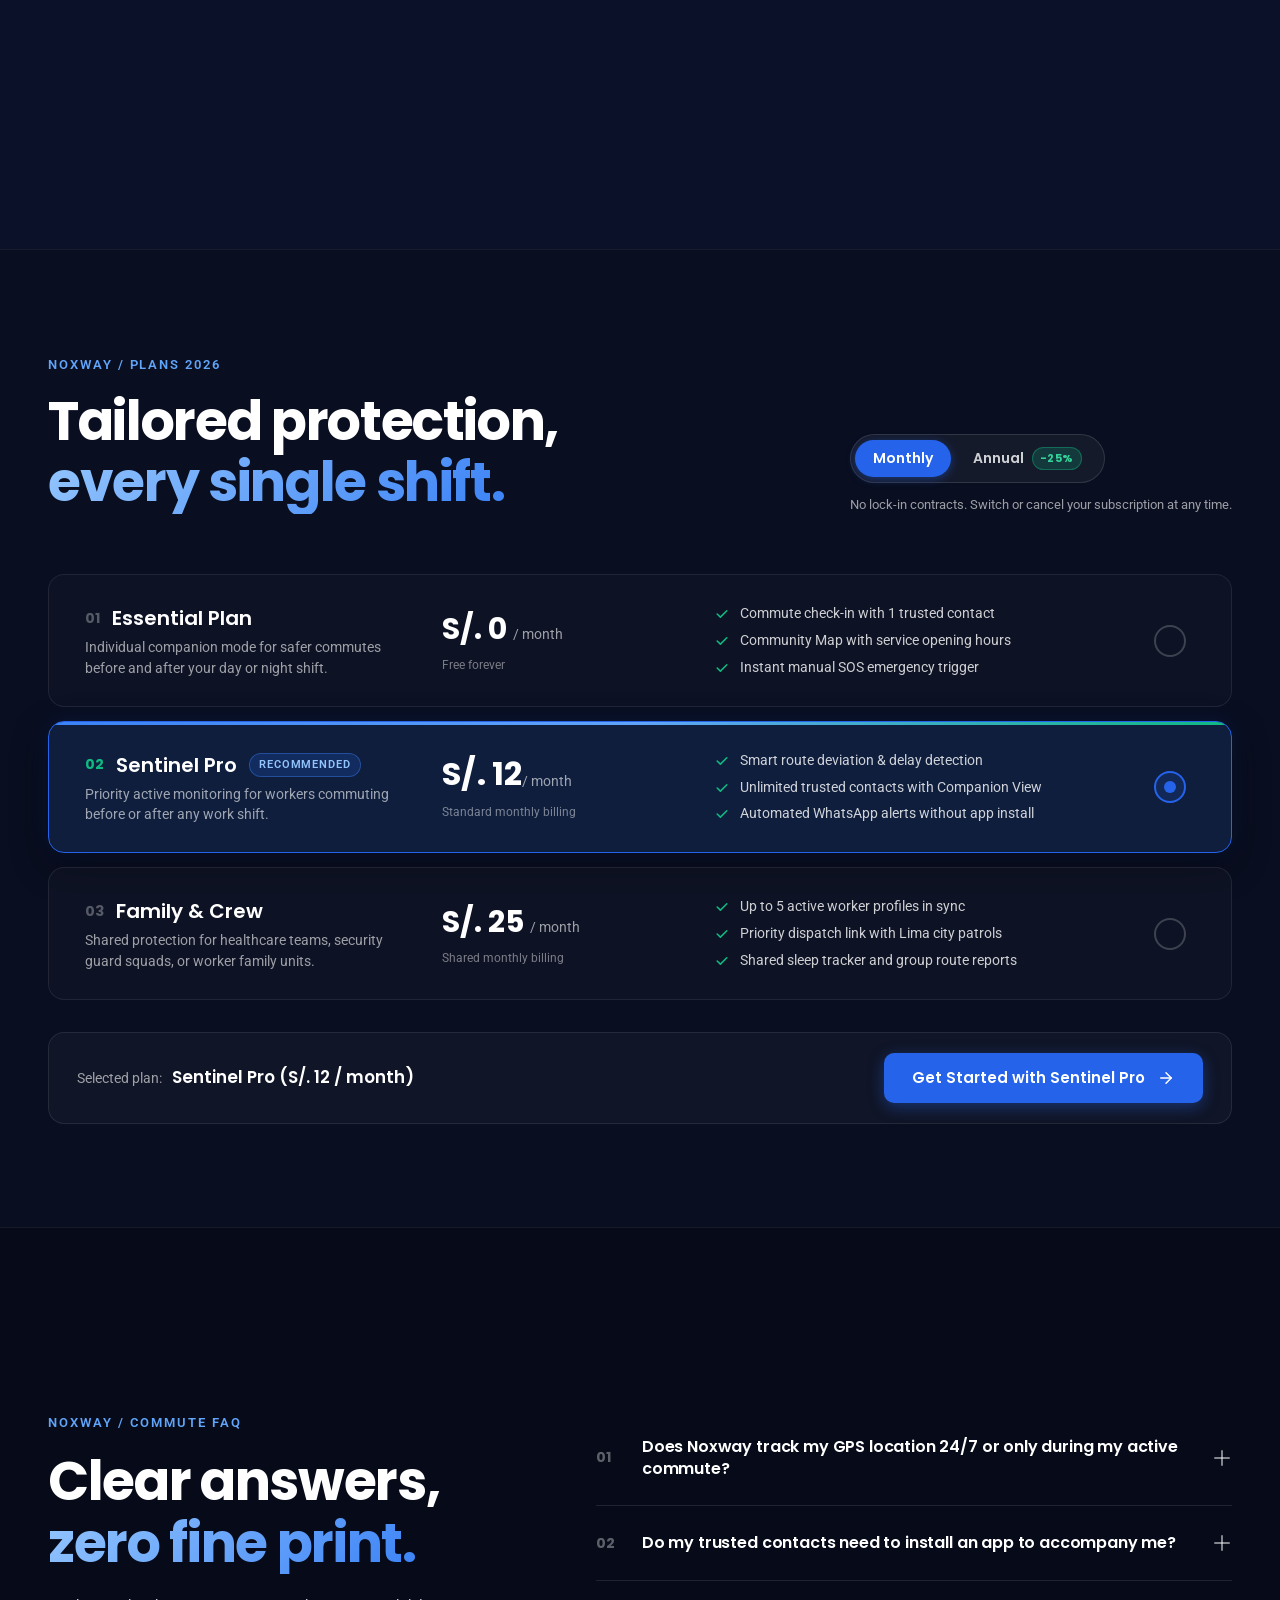
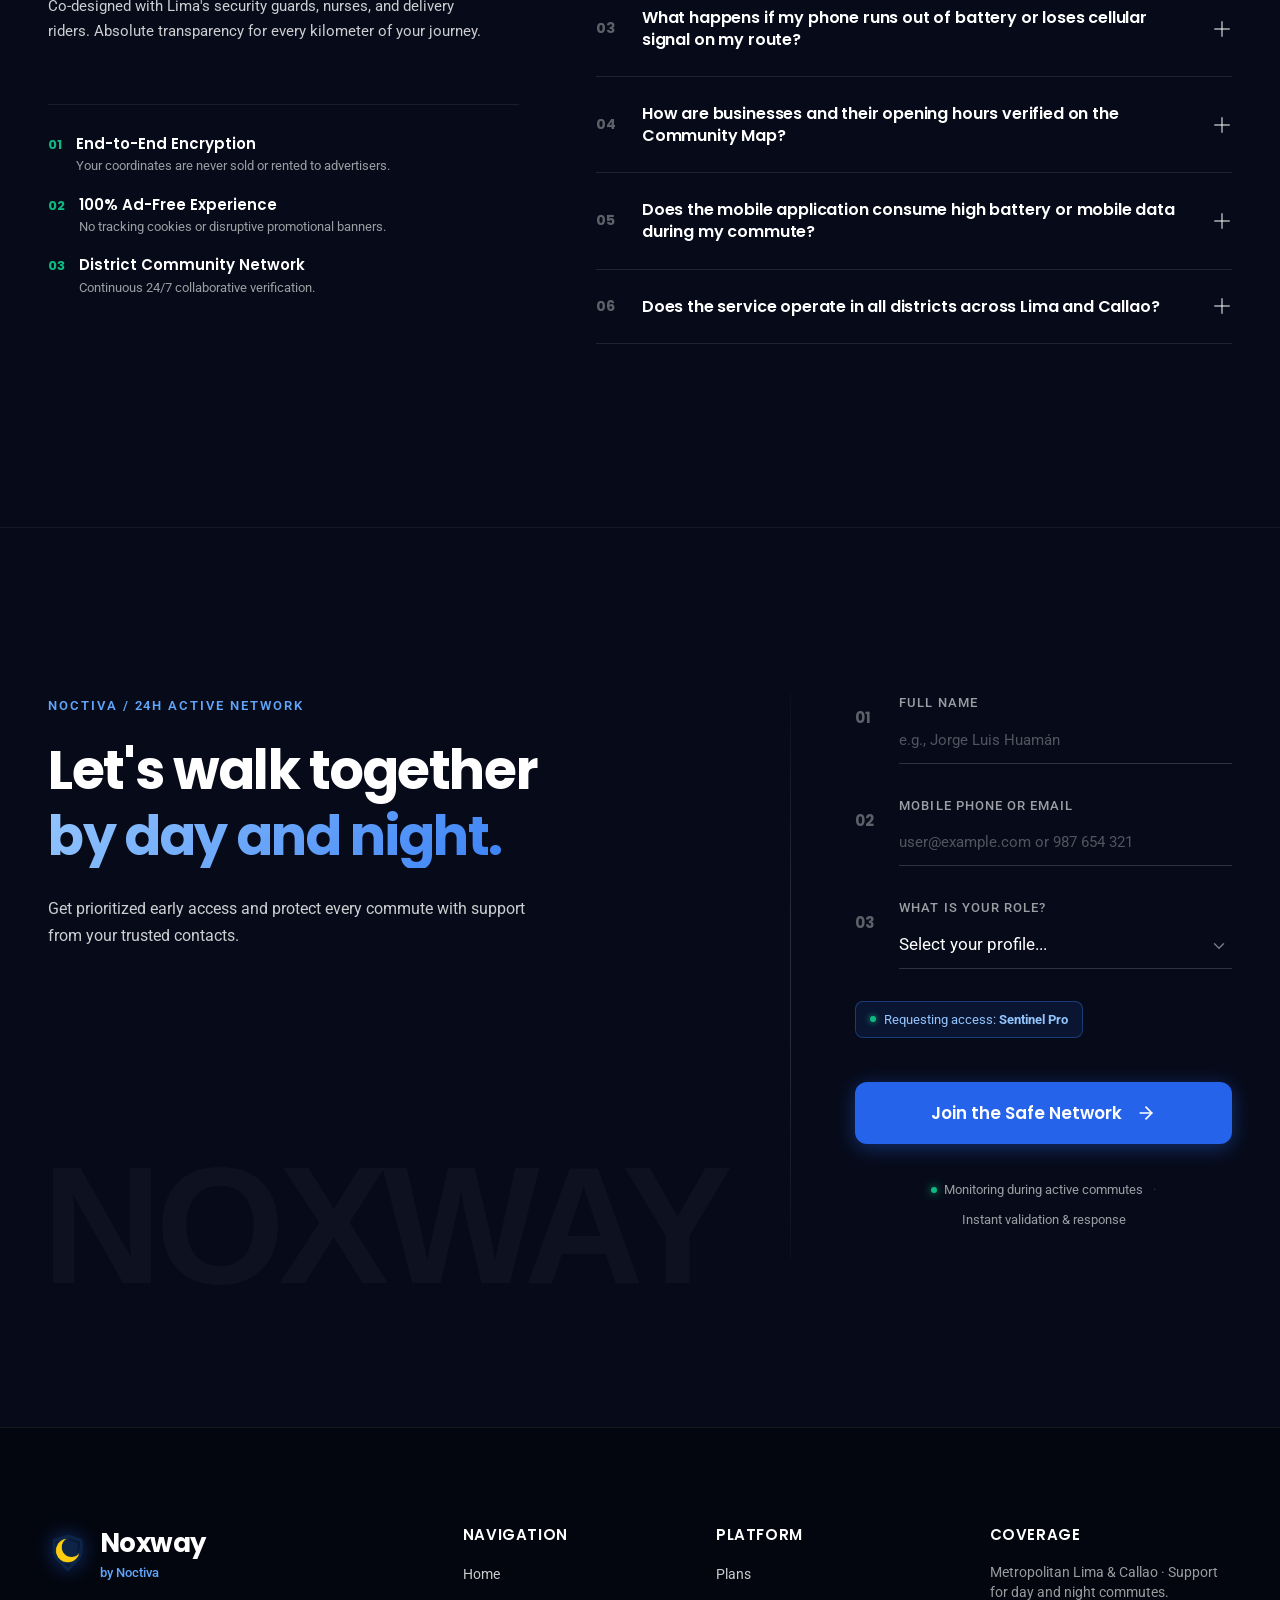
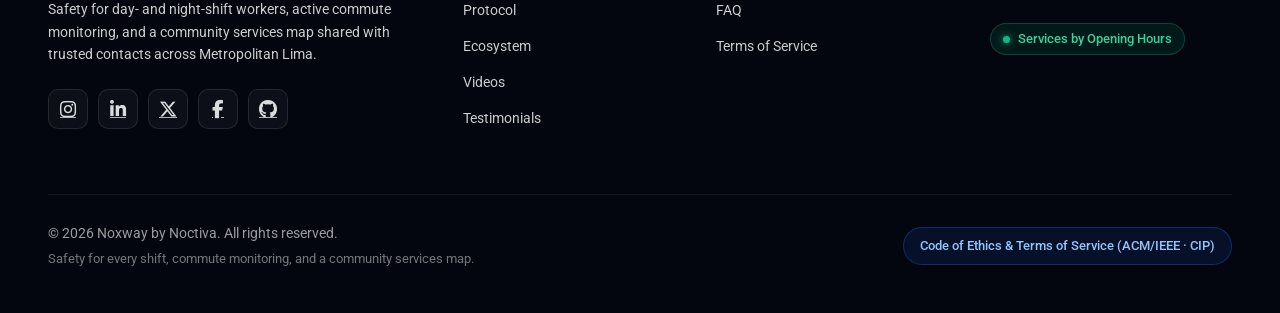
==== commit 08e3d1d7: "fix(content): align landing page with day and night shifts" ====
--- a/index.html
+++ b/index.html
@@ -4,13 +4,13 @@
   <meta charset="UTF-8">
   <meta name="viewport" content="width=device-width, initial-scale=1.0">
 
-  <title data-i18n="page.title">Noxway | Your safe path while the city sleeps</title>
-  <meta name="description" content="Digital safety and well-being platform by Noctiva for night-shift workers: safe route check-in, trusted contacts companion view, 24h map, and sleep health." data-i18n-meta="description">
-  <meta name="keywords" content="night-shift workers, night safety, occupational well-being, safe commute, 24h services, Lima, Noxway, Noctiva, trabajadores nocturnos, seguridad nocturna">
+  <title data-i18n="page.title">Noxway | Your safe path by day and night</title>
+  <meta name="description" content="Safety and well-being for day- and night-shift workers and their trusted contacts: commute check-in, nearby services with opening hours, and rest tracking." data-i18n-meta="description">
+  <meta name="keywords" content="day and night shifts, safe commute, trusted contacts, nearby services, Lima, Noxway, Noctiva, turnos diurnos y nocturnos, trayectos seguros">
   <meta name="author" content="Noctiva">
 
-  <meta property="og:title" content="Noxway | Tu camino seguro mientras la ciudad duerme">
-  <meta property="og:description" content="Plataforma de seguridad y bienestar para trabajadores nocturnos. Check-in de ruta, companion view y mapa 24h.">
+  <meta property="og:title" content="Noxway | Tu camino seguro de día y de noche">
+  <meta property="og:description" content="Seguridad y bienestar para trabajadores de turnos diurnos y nocturnos y sus contactos de confianza: check-in, servicios cercanos según su horario y registro de descanso.">
   <meta property="og:type" content="website">
   <meta property="og:url" content="https://noctiva-noxway.pe/">
   <meta property="og:image" content="assets/images/hero-night-poster.jpg">
@@ -120,11 +120,11 @@
 
         <h1 class="hero-title">
           <span data-i18n="hero.title_line1">Your safe path,</span><br class="hero-title-break">
-          <span class="hero-title-highlight" data-i18n="hero.title_line2">while the city sleeps.</span>
+          <span class="hero-title-highlight" data-i18n="hero.title_line2">by day and night.</span>
         </h1>
 
         <p class="hero-subtitle" data-i18n="hero.subtitle">
-          Active route check-in, smart incident detection, and a 24-hour open services network designed for night-shift workers and their loved ones’ peace of mind.
+          Active route check-in, smart incident alerts, and nearby services for day- and night-shift workers and their trusted contacts.
         </p>
 
         <div class="hero-cta-group">
@@ -155,7 +155,7 @@
       <div class="protocol-container">
 
         <div class="protocol-header-wrapper">
-          <span class="protocol-tag" data-i18n="protocol.tag">Night Protocol</span>
+          <span class="protocol-tag" data-i18n="protocol.tag">Safe Commute Protocol</span>
           <h2 id="protocol-title" class="protocol-title">
             <span data-i18n="protocol.title_line1">From shift start</span><br class="protocol-title-break">
             <span class="protocol-title-highlight" data-i18n="protocol.title_line2">to safe arrival.</span>
@@ -222,7 +222,7 @@
           <span class="ecosystem-tag" data-i18n="ecosystem.tag">Noxway Ecosystem / 2026</span>
           <h2 id="ecosystem-title" class="ecosystem-title">
             <span data-i18n="ecosystem.title_line1">Technology built</span><br class="ecosystem-title-break">
-            <span class="ecosystem-title-highlight" data-i18n="ecosystem.title_line2">for those who stay awake.</span>
+            <span class="ecosystem-title-highlight" data-i18n="ecosystem.title_line2">for every work shift.</span>
           </h2>
         </div>
 
@@ -230,7 +230,7 @@
 
           <article class="ecosystem-card" tabindex="0">
             <div class="ecosystem-visual-panel">
-              <img src="assets/images/Ruta.jpg" alt="Ruta y trayecto nocturno seguro" class="ecosystem-panel-img" loading="lazy">
+              <img src="assets/images/Ruta.jpg" alt="Ruta y trayecto seguro de día y de noche" class="ecosystem-panel-img" loading="lazy">
               <div class="ecosystem-panel-overlay panel-overlay-blue"></div>
               <div class="panel-top-row">
                 <span class="panel-number">01</span>
@@ -240,25 +240,23 @@
             <div class="ecosystem-card-body">
               <h3 class="ecosystem-card-title" data-i18n="ecosystem.card1_title">Route & Commute Check-In</h3>
               <p class="ecosystem-card-desc" data-i18n="ecosystem.card1_desc">
-                Active monitoring during your night travel with dynamic ETA calculations and community route safety ratings.
-              </p>
+          Active monitoring on day and night commutes with dynamic ETA calculations and community route safety ratings.</p>
             </div>
           </article>
 
           <article class="ecosystem-card" tabindex="0">
             <div class="ecosystem-visual-panel">
-              <img src="assets/images/map.png" alt="Mapa nocturno y geolocalización de servicios 24h" class="ecosystem-panel-img" loading="lazy">
+              <img src="assets/images/map.png" alt="Mapa comunitario de servicios cercanos y sus horarios" class="ecosystem-panel-img" loading="lazy">
               <div class="ecosystem-panel-overlay panel-overlay-emerald"></div>
               <div class="panel-top-row">
                 <span class="panel-number">02</span>
-                <span class="panel-badge-pill" data-i18n="ecosystem.card2_pill">24h Geolocation</span>
+                <span class="panel-badge-pill" data-i18n="ecosystem.card2_pill">Nearby Services</span>
               </div>
             </div>
             <div class="ecosystem-card-body">
-              <h3 class="ecosystem-card-title" data-i18n="ecosystem.card2_title">24-Hour Community Map</h3>
+              <h3 class="ecosystem-card-title" data-i18n="ecosystem.card2_title">Community Services Map</h3>
               <p class="ecosystem-card-desc" data-i18n="ecosystem.card2_desc">
-                Verified directory of open late-night pharmacies, illuminated gas stations, and crowd-sourced hazard warnings.
-              </p>
+          Find nearby pharmacies, gas stations, and services by opening hours, with community hazard warnings for your travel time.</p>
             </div>
           </article>
 
@@ -281,7 +279,7 @@
 
           <article class="ecosystem-card" tabindex="0">
             <div class="ecosystem-visual-panel">
-              <img src="assets/images/module-rest.jpg" alt="Cuidado del descanso y sueño tras turno nocturno" class="ecosystem-panel-img" loading="lazy">
+              <img src="assets/images/module-rest.jpg" alt="Cuidado del descanso y sueño para distintos turnos" class="ecosystem-panel-img" loading="lazy">
               <div class="ecosystem-panel-overlay panel-overlay-amber"></div>
               <div class="panel-top-row">
                 <span class="panel-number">04</span>
@@ -360,10 +358,9 @@
               </div>
             </div>
             <div class="video-details-box">
-              <h3 class="video-card-title" data-i18n="videos.prod_title">Noxway: End-to-End Safety for Night-Shift Workers</h3>
+              <h3 class="video-card-title" data-i18n="videos.prod_title">Noxway: Safety for Day- and Night-Shift Workers</h3>
               <p class="video-card-desc" data-i18n="videos.prod_desc">
-                A comprehensive overview of Noxway’s value proposition, safe-trip check-in workflows, real-time companion view, and verified 24h nighttime points of interest in Lima.
-              </p>
+          Explore Noxway's safe-trip check-in, companion view for trusted contacts, and nearby services with opening hours for day and night commutes.</p>
             </div>
           </article>
 
@@ -408,7 +405,7 @@
       <div class="testimonials-container">
 
         <div class="testimonials-left-col">
-          <span id="testimonials-tag-title" class="testimonials-tag" data-i18n="testimonials.tag">TESTIMONIALS / VOICES OF THE NIGHT</span>
+          <span id="testimonials-tag-title" class="testimonials-tag" data-i18n="testimonials.tag">TESTIMONIALS / EVERYDAY JOURNEYS</span>
 
           <div class="testimonials-nav-list" role="tablist" aria-label="Seleccionar testimonio">
 
@@ -476,7 +473,7 @@
                   <polyline points="22 4 12 14.01 9 11.01"/>
                 </svg>
               </span>
-              <span class="metric-text" id="author-metric">100% de trayectos nocturnos confirmados a tiempo</span>
+              <span class="metric-text" id="author-metric">100% de trayectos confirmados a tiempo</span>
             </div>
           </div>
 
@@ -493,7 +490,7 @@
             <span class="pricing-tag" data-i18n="pricing.tag">NOXWAY / PLANS 2026</span>
             <h2 id="pricing-title" class="pricing-title">
               <span data-i18n="pricing.title_line1">Tailored protection,</span><br class="pricing-title-break">
-              <span class="pricing-title-highlight" data-i18n="pricing.title_line2">every single night.</span>
+              <span class="pricing-title-highlight" data-i18n="pricing.title_line2">every single shift.</span>
             </h2>
           </div>
           <div class="pricing-header-right">
@@ -534,7 +531,7 @@
                 <span class="plan-indicator-num">01</span>
                 <h3 class="plan-name" data-i18n="pricing.plan1_name">Essential Plan</h3>
               </div>
-              <p class="plan-desc" data-i18n="pricing.plan1_desc">Individual companion mode to begin commuting with reassurance during your night shifts.</p>
+              <p class="plan-desc" data-i18n="pricing.plan1_desc">Individual companion mode for safer commutes before and after your day or night shift.</p>
             </div>
 
             <div class="row-col-price">
@@ -553,7 +550,7 @@
                 </li>
                 <li class="feature-item">
                   <svg class="feature-check" viewBox="0 0 20 20" fill="currentColor" aria-hidden="true"><path fill-rule="evenodd" d="M16.707 5.293a1 1 0 010 1.414l-8 8a1 1 0 01-1.414 0l-4-4a1 1 0 011.414-1.414L8 12.586l7.293-7.293a1 1 0 011.414 0z" clip-rule="evenodd"/></svg>
-                  <span data-i18n="pricing.plan1_f2">Full access to 24h Community Map</span>
+                  <span data-i18n="pricing.plan1_f2">Community Map with service opening hours</span>
                 </li>
                 <li class="feature-item">
                   <svg class="feature-check" viewBox="0 0 20 20" fill="currentColor" aria-hidden="true"><path fill-rule="evenodd" d="M16.707 5.293a1 1 0 010 1.414l-8 8a1 1 0 01-1.414 0l-4-4a1 1 0 011.414-1.414L8 12.586l7.293-7.293a1 1 0 011.414 0z" clip-rule="evenodd"/></svg>
@@ -591,7 +588,7 @@
                 <h3 class="plan-name" data-i18n="pricing.plan2_name">Sentinel Pro</h3>
                 <span class="plan-badge-popular" data-i18n="pricing.plan2_badge">Recommended</span>
               </div>
-              <p class="plan-desc" data-i18n="pricing.plan2_desc">Priority active monitoring for workers who walk dark, deserted streets on a daily basis.</p>
+              <p class="plan-desc" data-i18n="pricing.plan2_desc">Priority active monitoring for workers commuting before or after any work shift.</p>
             </div>
 
             <div class="row-col-price">
@@ -706,7 +703,7 @@
 
         <div class="faq-left-col">
           <div class="faq-left-header">
-            <span class="faq-tag" data-i18n="faq.tag">NOXWAY / NIGHT FAQ</span>
+            <span class="faq-tag" data-i18n="faq.tag">NOXWAY / COMMUTE FAQ</span>
             <h2 id="faq-title" class="faq-title">
               <span data-i18n="faq.title_line1">Clear answers,</span><br class="faq-title-break">
               <span class="faq-title-highlight" data-i18n="faq.title_line2">zero fine print.</span>
@@ -828,7 +825,7 @@
                 aria-controls="faq-panel-4"
               >
                 <span class="faq-item-num">04</span>
-                <span class="faq-question-text" data-i18n="faq.q4">How are 24-hour businesses and stops verified on the Community Map?</span>
+                <span class="faq-question-text" data-i18n="faq.q4">How are businesses and their opening hours verified on the Community Map?</span>
                 <span class="faq-toggle-icon" aria-hidden="true">
                   <span class="icon-line horizontal"></span>
                   <span class="icon-line vertical"></span>
@@ -838,8 +835,7 @@
                 <div class="faq-panel-inner">
                   <span class="panel-watermark-num" aria-hidden="true">04</span>
                   <p class="faq-answer-text" data-i18n="faq.a4">
-                    The map combines real-time ratings from verified night workers with operational validations of 24h services (on-duty drugstores, illuminated fuel stations, and local municipal security booths).
-                  </p>
+          The map combines community ratings from verified workers with checks of service opening hours, including pharmacies, gas stations, and municipal security booths. Check availability for your travel time, by day or night.</p>
                 </div>
               </div>
             </article>
@@ -853,7 +849,7 @@
                 aria-controls="faq-panel-5"
               >
                 <span class="faq-item-num">05</span>
-                <span class="faq-question-text" data-i18n="faq.q5">Does the mobile application consume high battery or mobile data during the night?</span>
+                <span class="faq-question-text" data-i18n="faq.q5">Does the mobile application consume high battery or mobile data during my commute?</span>
                 <span class="faq-toggle-icon" aria-hidden="true">
                   <span class="icon-line horizontal"></span>
                   <span class="icon-line vertical"></span>
@@ -908,11 +904,10 @@
             <span class="contact-tag" data-i18n="contact.tag">NOCTIVA / 24H ACTIVE NETWORK</span>
             <h2 id="contact-section-title" class="contact-title">
               <span class="title-line-mask"><span class="title-line" data-i18n="contact.title_line1">Let's walk together</span></span>
-              <span class="title-line-mask"><span class="title-line title-highlight" data-i18n="contact.title_line2">while the city sleeps.</span></span>
+              <span class="title-line-mask"><span class="title-line title-highlight" data-i18n="contact.title_line2">by day and night.</span></span>
             </h2>
             <p class="contact-desc" data-i18n="contact.desc">
-              Get prioritized early access to our platform and secure every step of your nighttime commute.
-            </p>
+          Get prioritized early access and protect every commute with support from your trusted contacts.</p>
           </div>
 
           <div class="contact-watermark-text" aria-hidden="true">NOXWAY</div>
@@ -966,7 +961,7 @@
                 <div class="select-wrapper">
                   <select id="user-profile-role" name="role" class="linear-select" required>
                     <option value="" disabled selected data-i18n="contact.role_default">Select your profile...</option>
-                    <option value="worker" data-i18n="contact.role_worker">I am a night-shift worker (security, health, delivery, etc.)</option>
+                    <option value="worker" data-i18n="contact.role_worker">I work day or night shifts (security, health, delivery, etc.)</option>
                     <option value="companion" data-i18n="contact.role_companion">I am a trusted contact (family member or partner)</option>
                   </select>
                   <svg class="select-chevron" viewBox="0 0 24 24" fill="none" stroke="currentColor" stroke-width="2" stroke-linecap="round" stroke-linejoin="round" aria-hidden="true">
@@ -994,7 +989,7 @@
             <div class="contact-microtext">
               <span class="microtext-item">
                 <span class="microtext-dot" aria-hidden="true"></span>
-                <span data-i18n="contact.micro1">Active 24-hour monitoring</span>
+                <span data-i18n="contact.micro1">Monitoring during active commutes</span>
               </span>
               <span class="microtext-separator" aria-hidden="true">·</span>
               <span class="microtext-item" data-i18n="contact.micro2">Instant validation & response</span>
@@ -1023,8 +1018,7 @@
             </div>
           </div>
           <p class="footer-tagline" data-i18n="footer.brand_desc">
-            Comprehensive nighttime safety ecosystem, active commute monitoring, and 24h community network for the workforce keeping Metropolitan Lima alive.
-          </p>
+          Safety for day- and night-shift workers, active commute monitoring, and a community services map shared with trusted contacts across Metropolitan Lima.</p>
 
           <div class="footer-social-links" aria-label="Redes sociales oficiales de Noxway">
             <a href="https://instagram.com" class="social-icon-btn" aria-label="Instagram oficial de Noxway" target="_blank" rel="noopener noreferrer">
@@ -1067,10 +1061,10 @@
 
         <div class="footer-nav-col">
           <h4 class="footer-col-title" data-i18n="footer.col_coverage">Coverage</h4>
-          <p class="footer-coverage-text" data-i18n="footer.coverage_desc">Metropolitan Lima & Callao · Active monitoring for late-night and dawn shifts.</p>
+          <p class="footer-coverage-text" data-i18n="footer.coverage_desc">Metropolitan Lima &amp; Callao · Support for day and night commutes.</p>
           <div class="footer-status-pill">
             <span class="status-pulse-dot" aria-hidden="true"></span>
-            <span data-i18n="footer.status">24h Services Operational</span>
+            <span data-i18n="footer.status">Services by Opening Hours</span>
           </div>
         </div>
 
@@ -1081,7 +1075,7 @@
           <p class="footer-copy" data-i18n="footer.copy">
             © 2026 <strong>Noxway by Noctiva</strong>. All rights reserved.
           </p>
-          <p class="footer-academic" data-i18n="footer.academic">Comprehensive nighttime safety, commute monitoring, and 24h community network.</p>
+          <p class="footer-academic" data-i18n="footer.academic">Safety for every shift, commute monitoring, and a community services map.</p>
         </div>
         <div class="footer-bottom-right">
           <a href="#terms-modal" class="btn-open-terms ethics-pill-link" data-i18n="footer.terms_ethics">
@@ -1117,7 +1111,7 @@
         <section class="modal-clause">
           <h3 class="clause-heading" data-i18n="terms.sec1_h">1. Public Interest & Human Well-Being (ACM/IEEE Principle 1 / CIP Art. 1)</h3>
           <p class="clause-text" data-i18n="terms.sec1_p">
-            Noctiva commits to engineering software that preserves the physical integrity, dignity, and peace of mind of night-shift workers and their families. All algorithmic decisions prioritize user safety above commercial gain or engagement metrics.
+            Noctiva commits to engineering software that preserves the physical integrity, dignity, and peace of mind of day- and night-shift workers and their trusted contacts. All algorithmic decisions prioritize user safety above commercial gain or engagement metrics.
           </p>
         </section>
 
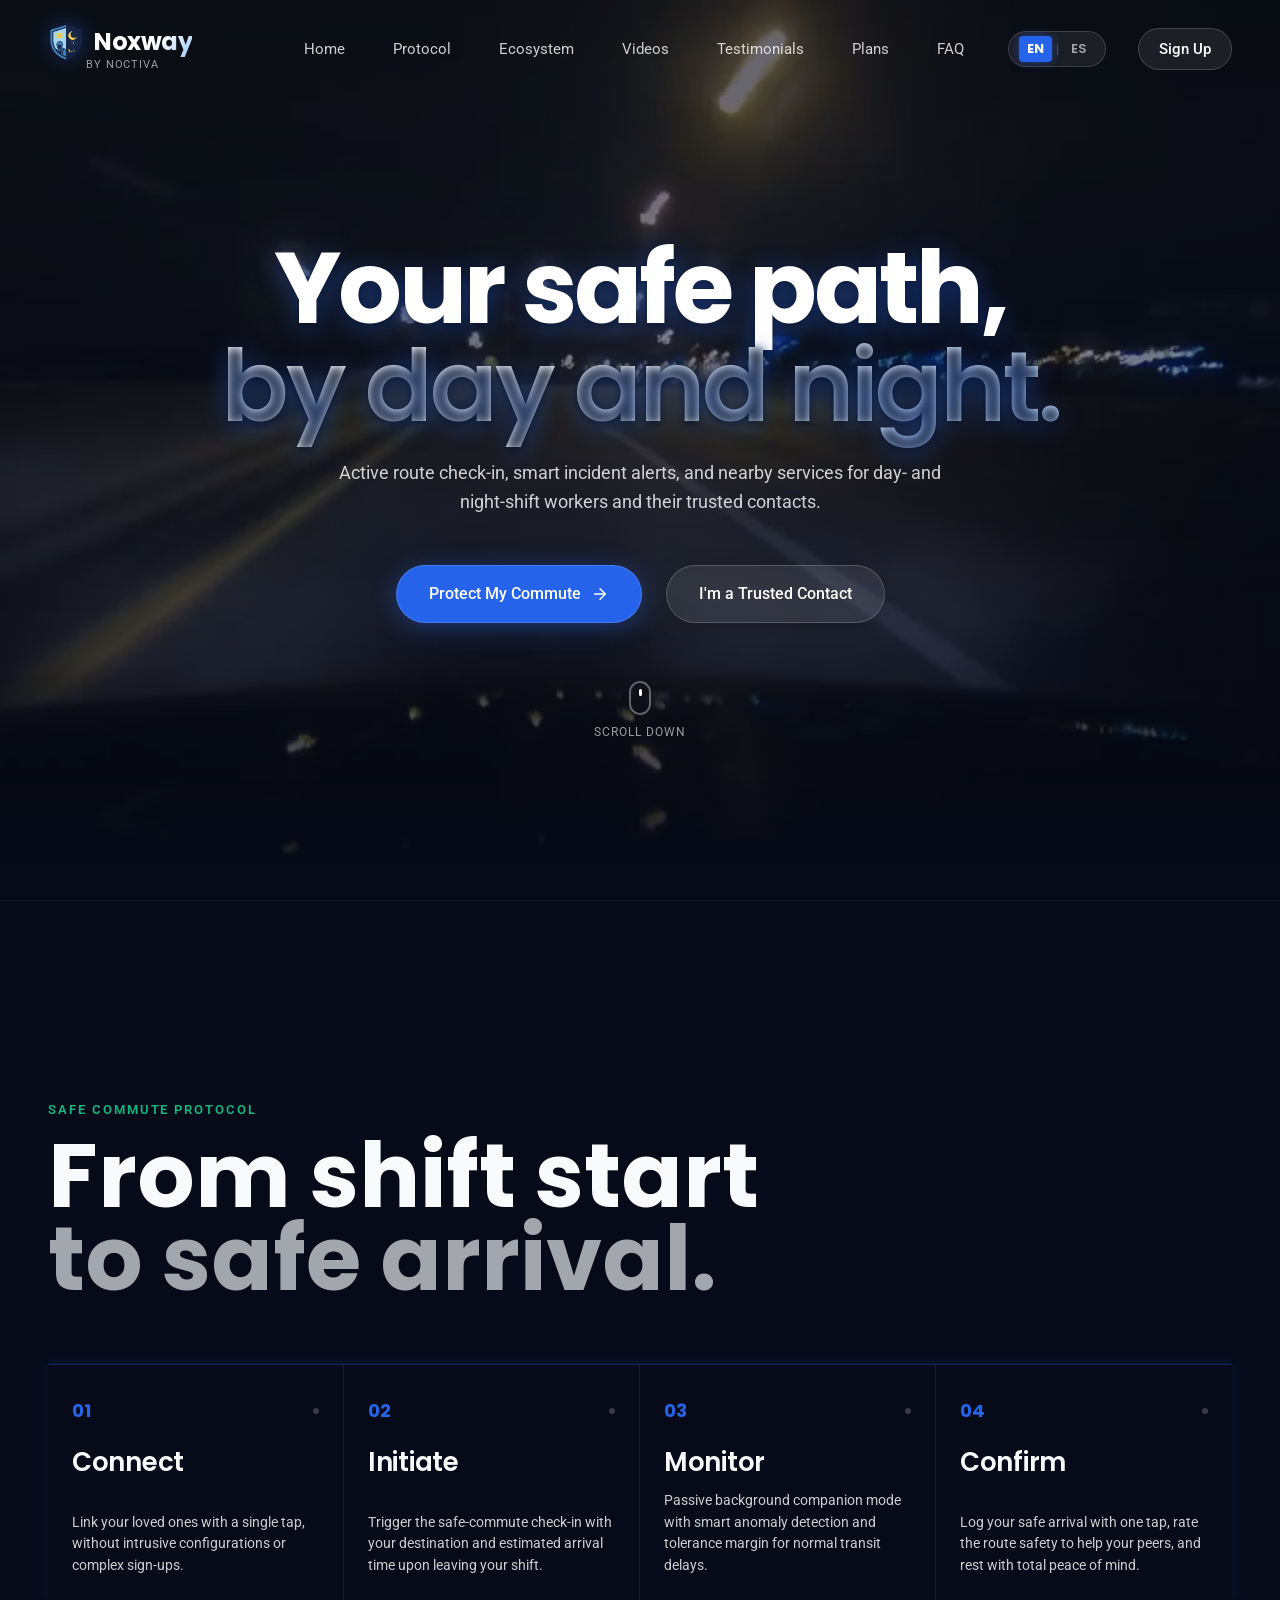
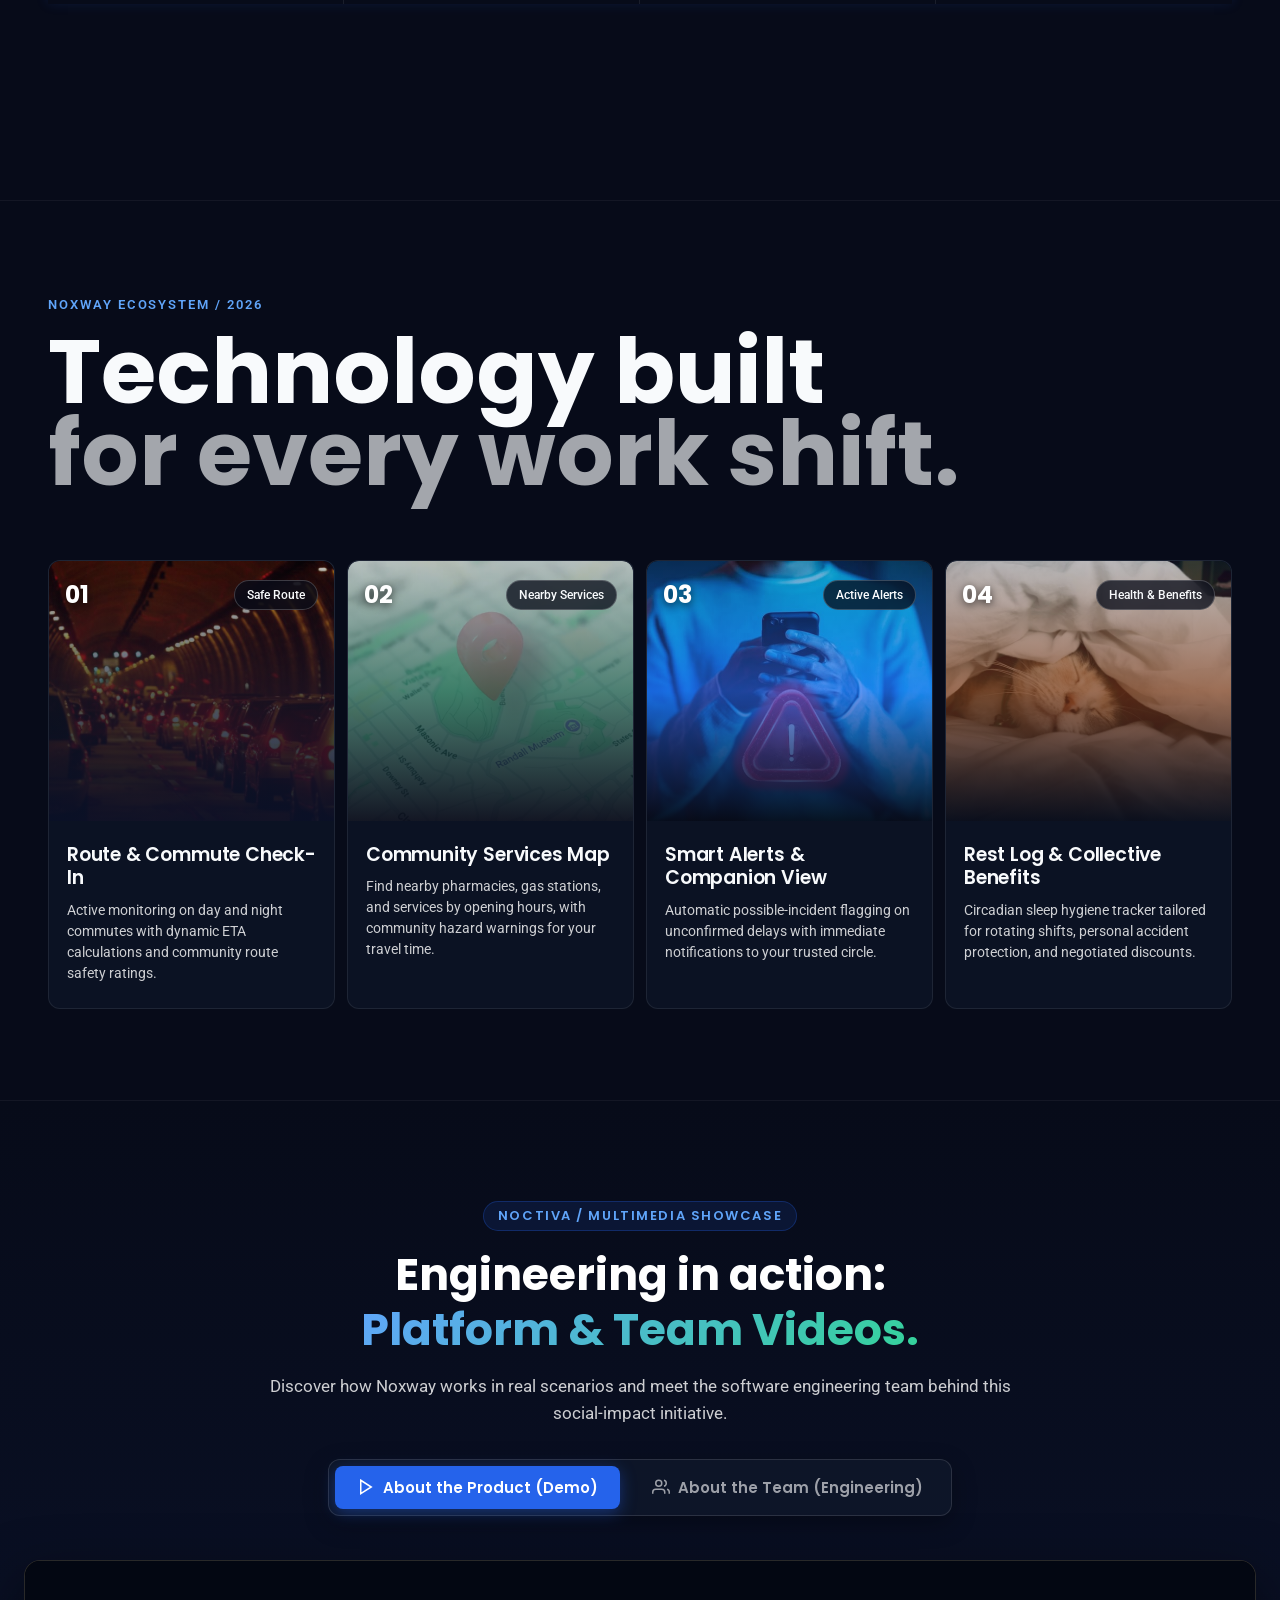
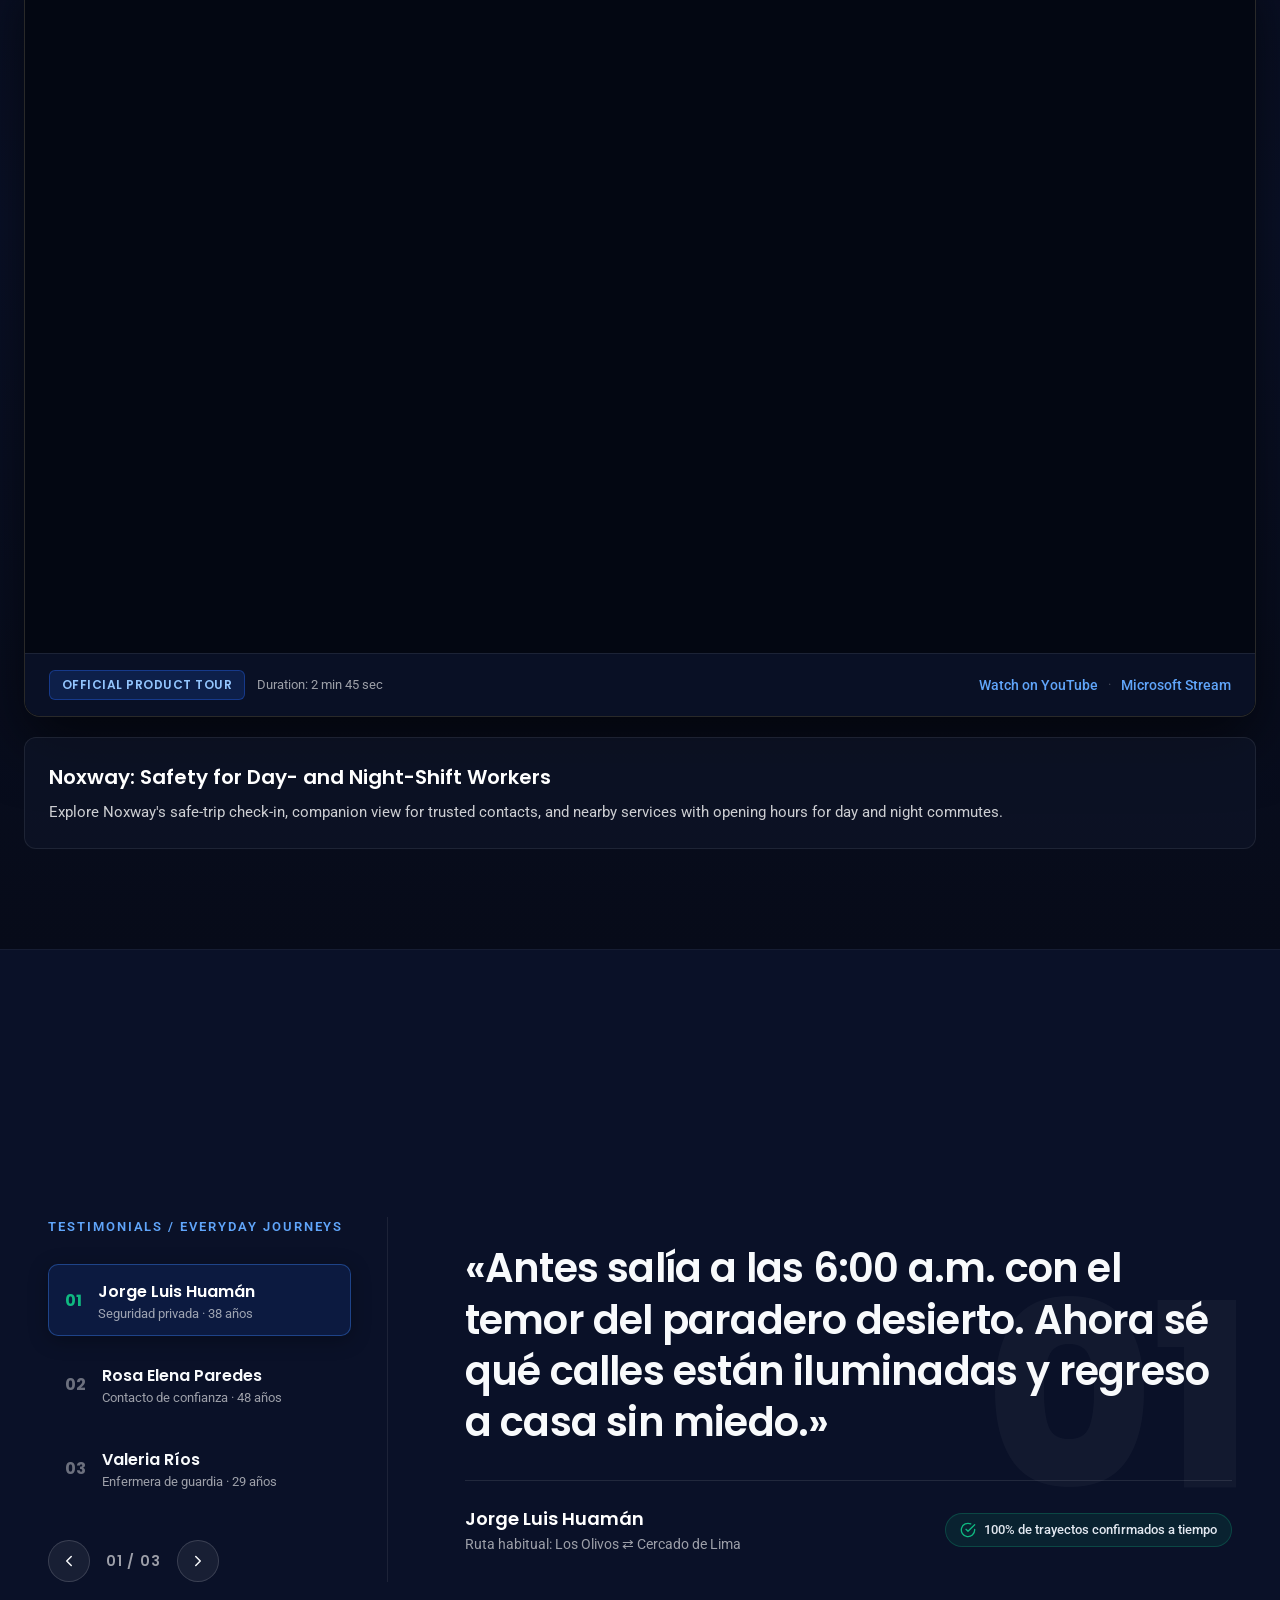
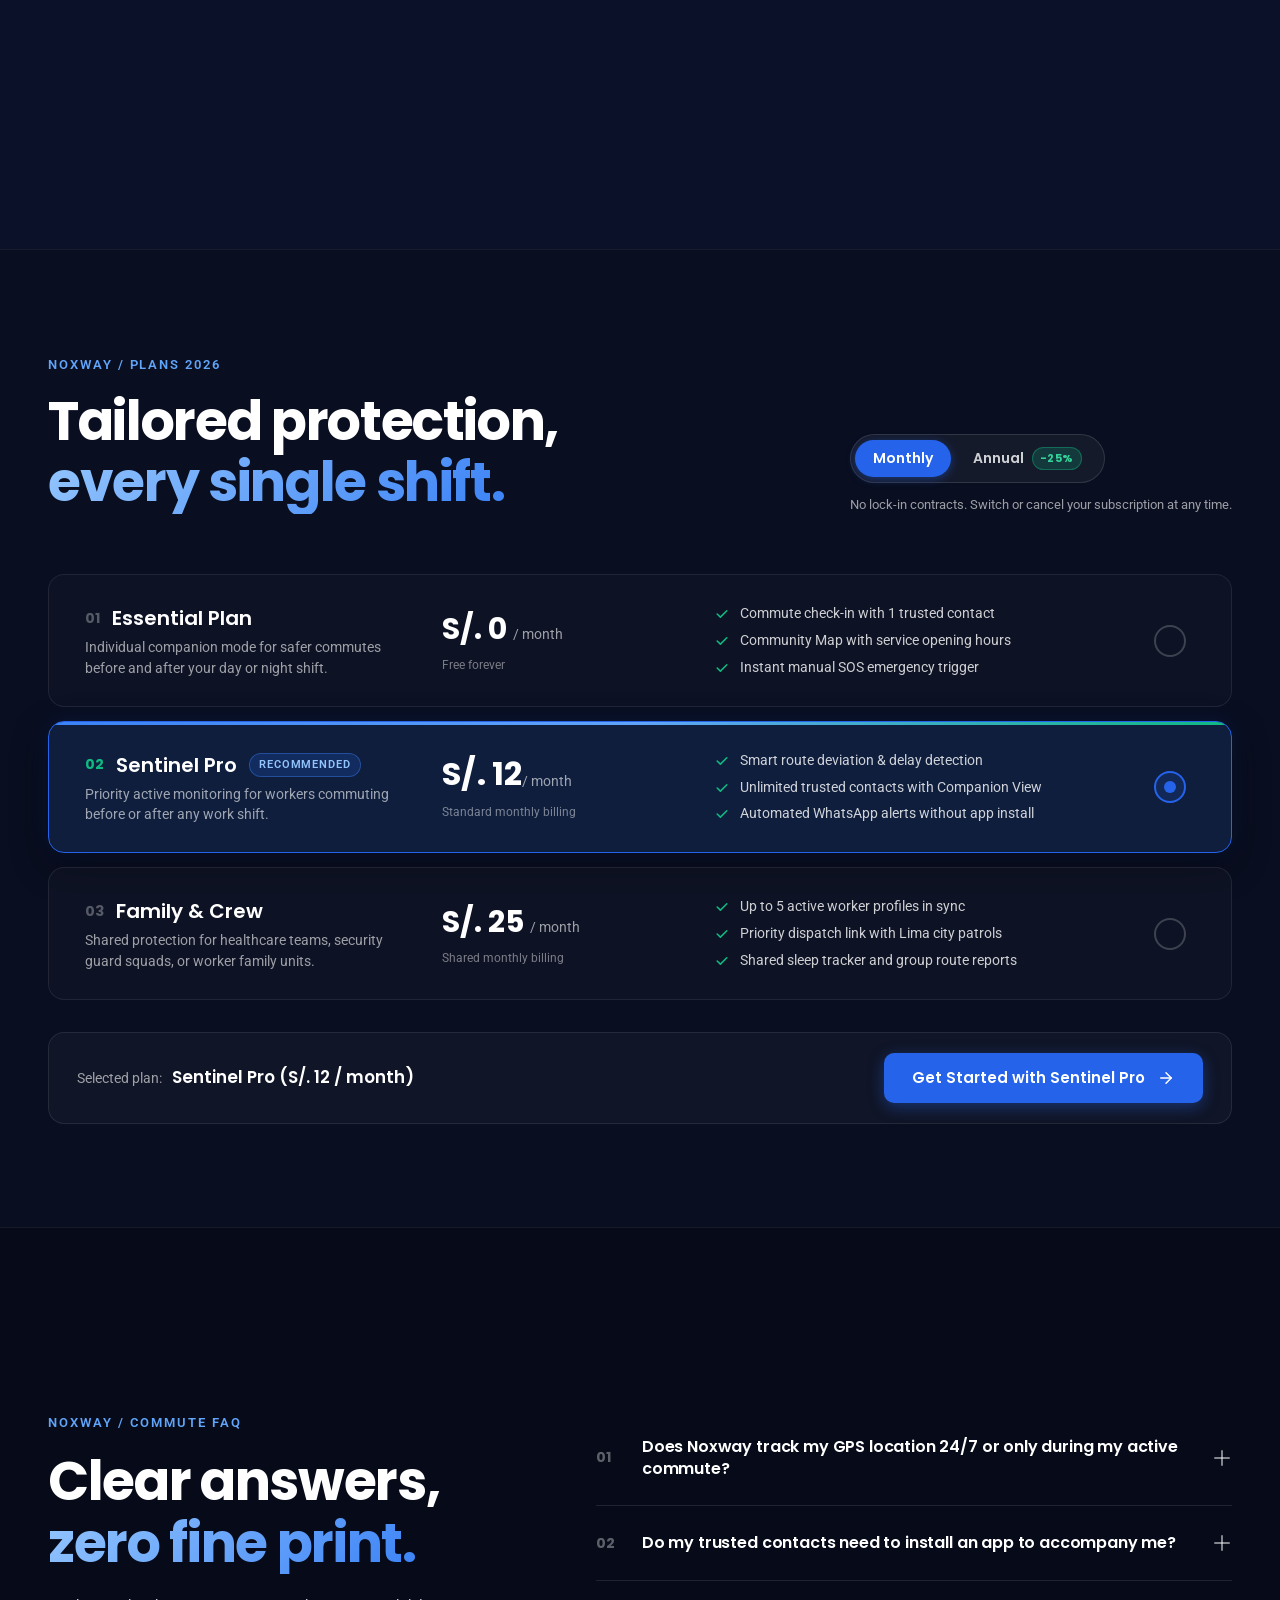
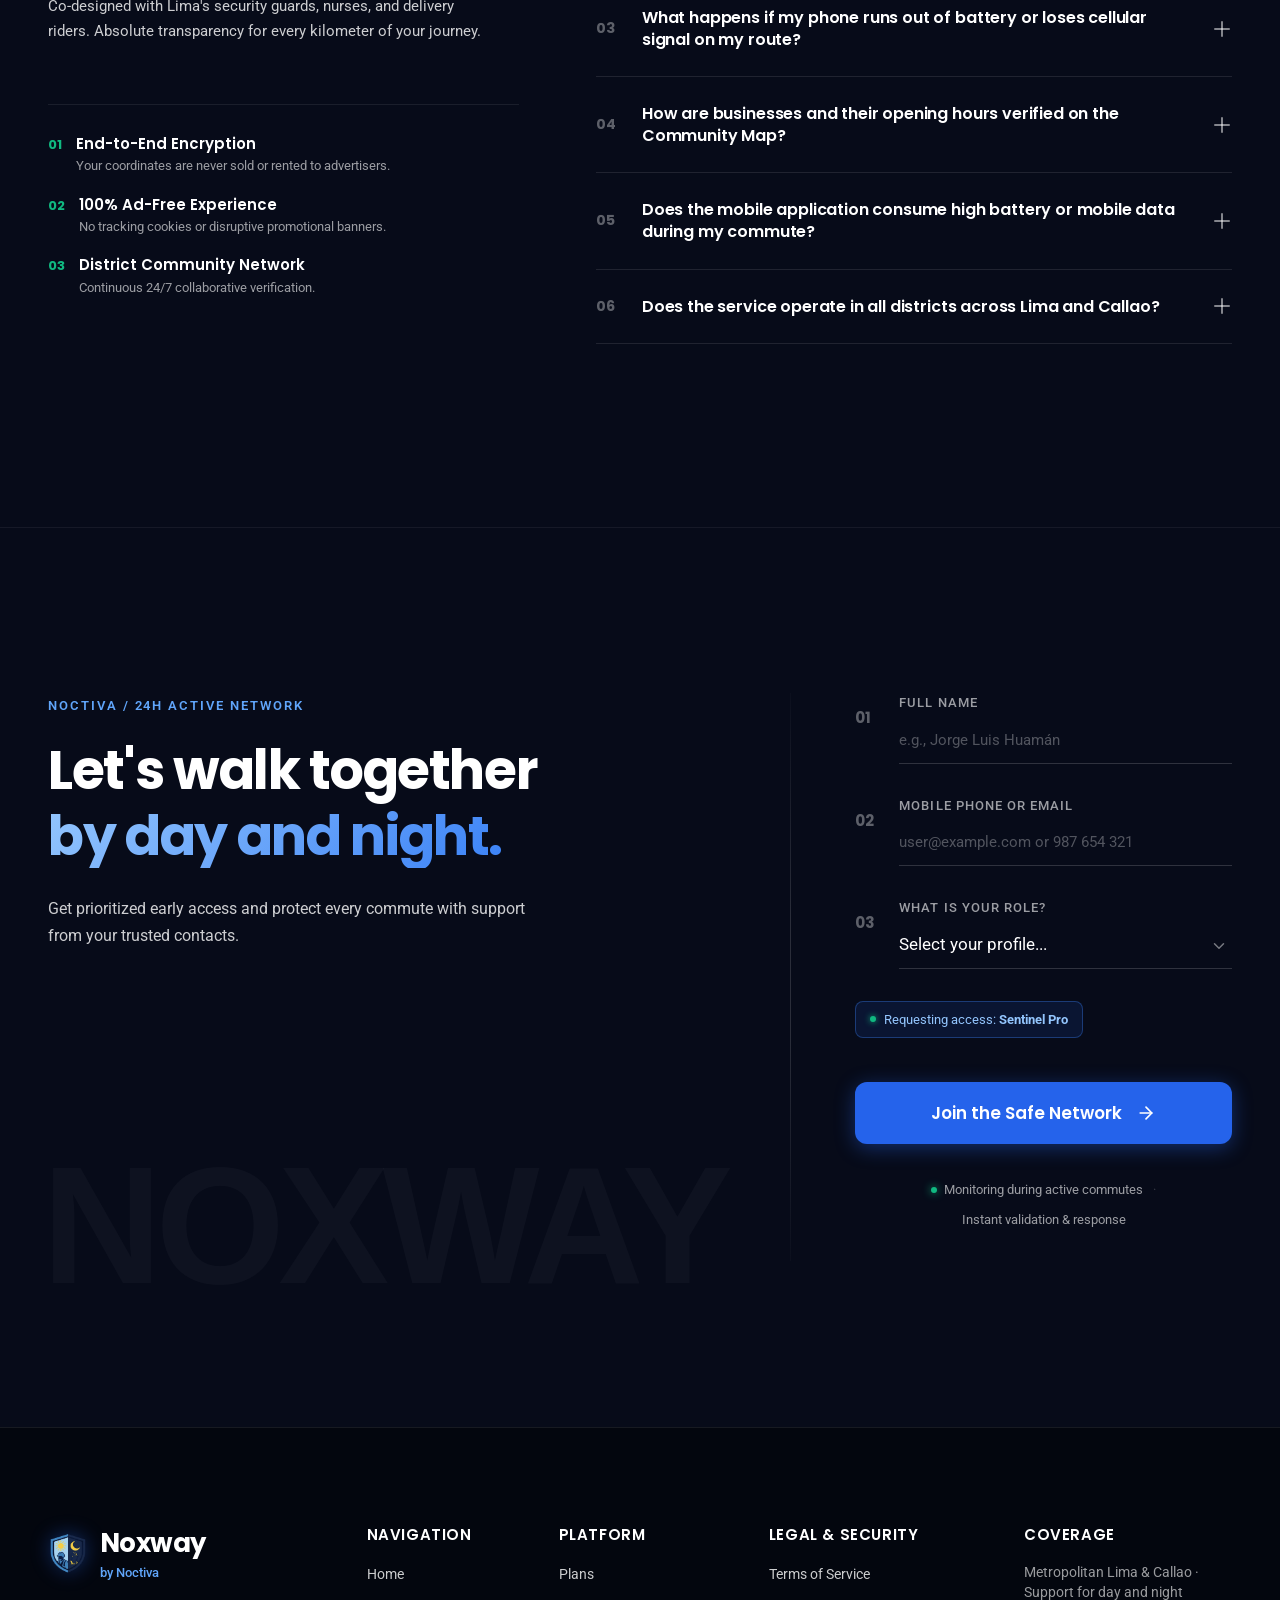
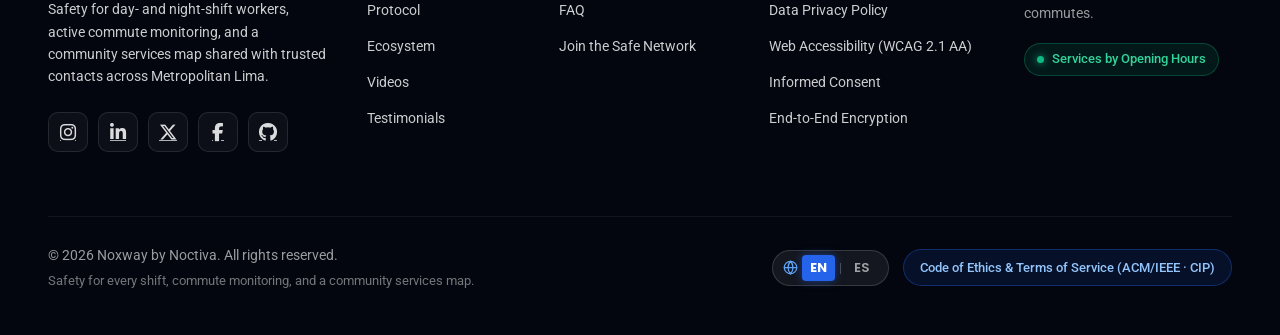
==== commit 7f7e1fb5: "feat(footer): integrate Legal & Security links, footer language switcher, and modal legal link" ====
--- a/index.html
+++ b/index.html
@@ -1055,7 +1055,18 @@
           <ul class="footer-nav-list">
             <li><a href="#planes" data-i18n="nav.pricing">Subscription Plans</a></li>
             <li><a href="#faq" data-i18n="nav.faq">Frequently Asked Questions</a></li>
-            <li><a href="#terms-modal" class="btn-open-terms" data-i18n="footer.terms">Terms of Service</a></li>
+            <li><a href="#registro" data-i18n="footer.join_network">Join the Safe Network</a></li>
+          </ul>
+        </div>
+
+        <div class="footer-nav-col">
+          <h4 class="footer-col-title" data-i18n="footer.col_legal">Legal &amp; Security</h4>
+          <ul class="footer-nav-list">
+            <li><a href="terms.html" data-i18n="footer.legal_terms">Terms of Service</a></li>
+            <li><a href="privacy.html" data-i18n="footer.legal_privacy">Data Privacy Policy</a></li>
+            <li><a href="accessibility.html" data-i18n="footer.legal_accessibility">Web Accessibility (WCAG 2.1 AA)</a></li>
+            <li><a href="consent.html" data-i18n="footer.legal_consent">Informed Consent</a></li>
+            <li><a href="security.html" data-i18n="footer.legal_security">End-to-End Encryption</a></li>
           </ul>
         </div>
 
@@ -1078,8 +1089,20 @@
           <p class="footer-academic" data-i18n="footer.academic">Safety for every shift, commute monitoring, and a community services map.</p>
         </div>
         <div class="footer-bottom-right">
+          <div class="footer-lang-wrap">
+            <div class="lang-switcher" role="group" aria-label="Select Language">
+              <svg class="footer-lang-icon" viewBox="0 0 24 24" fill="none" stroke="currentColor" stroke-width="2" stroke-linecap="round" stroke-linejoin="round" aria-hidden="true">
+                <circle cx="12" cy="12" r="10"></circle>
+                <line x1="2" y1="12" x2="22" y2="12"></line>
+                <path d="M12 2a15.3 15.3 0 0 1 4 10 15.3 15.3 0 0 1-4 10 15.3 15.3 0 0 1-4-10 15.3 15.3 0 0 1 4-10z"></path>
+              </svg>
+              <button type="button" class="lang-btn active" data-lang="en_US" aria-pressed="true">EN</button>
+              <span class="lang-sep" aria-hidden="true">|</span>
+              <button type="button" class="lang-btn" data-lang="es_419" aria-pressed="false">ES</button>
+            </div>
+          </div>
           <a href="#terms-modal" class="btn-open-terms ethics-pill-link" data-i18n="footer.terms_ethics">
-            Code of Ethics & Terms of Service (ACM/IEEE · CIP)
+            Code of Ethics &amp; Terms of Service (ACM/IEEE · CIP)
           </a>
         </div>
       </div>
@@ -1092,15 +1115,22 @@
 
       <div class="terms-modal-header">
         <div class="modal-header-text">
-          <span class="modal-badge" data-i18n="terms.badge">Regulatory Compliance & Ethics</span>
-          <h2 id="modal-terms-title" class="modal-title" data-i18n="terms.title">Terms of Service & Code of Ethics</h2>
-        </div>
-        <button type="button" class="btn-close-modal" id="btn-close-modal-x" aria-label="Cerrar términos">
-          <svg viewBox="0 0 24 24" fill="none" stroke="currentColor" stroke-width="2" stroke-linecap="round" stroke-linejoin="round" aria-hidden="true">
-            <line x1="18" y1="6" x2="6" y2="18"></line>
-            <line x1="6" y1="6" x2="18" y2="18"></line>
-          </svg>
-        </button>
+          <span class="modal-badge" data-i18n="terms.badge">Regulatory Compliance &amp; Ethics</span>
+          <h2 id="modal-terms-title" class="modal-title" data-i18n="terms.title">Terms of Service &amp; Code of Ethics</h2>
+        </div>
+        <div class="modal-header-actions">
+          <div class="lang-switcher" role="group" aria-label="Select Language">
+            <button type="button" class="lang-btn active" data-lang="en_US" aria-pressed="true">EN</button>
+            <span class="lang-sep" aria-hidden="true">|</span>
+            <button type="button" class="lang-btn" data-lang="es_419" aria-pressed="false">ES</button>
+          </div>
+          <button type="button" class="btn-close-modal" id="btn-close-modal-x" aria-label="Cerrar términos">
+            <svg viewBox="0 0 24 24" fill="none" stroke="currentColor" stroke-width="2" stroke-linecap="round" stroke-linejoin="round" aria-hidden="true">
+              <line x1="18" y1="6" x2="6" y2="18"></line>
+              <line x1="6" y1="6" x2="18" y2="18"></line>
+            </svg>
+          </button>
+        </div>
       </div>
 
       <div class="terms-modal-body">
@@ -1144,9 +1174,12 @@
         </section>
       </div>
 
-      <div class="terms-modal-footer" style="justify-content: flex-end;">
+      <div class="terms-modal-footer">
+        <div class="modal-footer-links">
+          <a href="terms.html" class="link-full-terms" data-i18n="terms.full_link">Read full Terms &amp; Legal Center →</a>
+        </div>
         <button type="button" class="btn-hero btn-primary-hero btn-close-modal-action" id="btn-close-modal-bottom">
-          <span data-i18n="terms.close">I Understand & Accept</span>
+          <span data-i18n="terms.close">I Understand &amp; Accept</span>
         </button>
       </div>
 
--- a/css/style.css
+++ b/css/style.css
@@ -2593,8 +2593,8 @@
 
 .footer-top-row {
   display: grid;
-  grid-template-columns: 1.8fr 1fr 1.1fr 1.2fr;
-  gap: clamp(32px, 4vw, 56px);
+  grid-template-columns: 1.55fr 0.85fr 0.95fr 1.2fr 1.15fr;
+  gap: clamp(24px, 3vw, 44px);
   align-items: flex-start;
 }
 
@@ -2798,7 +2798,7 @@
   color: rgba(255, 255, 255, 0.75);
 }
 
-@media (max-width: 960px) {
+@media (max-width: 1080px) {
   .footer-top-row {
     grid-template-columns: 1fr 1fr;
     gap: 36px;
@@ -4076,3 +4076,430 @@
   }
 }
 
+.footer-bottom-right {
+  display: flex;
+  align-items: center;
+  flex-wrap: wrap;
+  gap: 14px;
+}
+
+.footer-lang-wrap {
+  display: inline-flex;
+  align-items: center;
+  gap: 8px;
+}
+
+.footer-lang-icon {
+  width: 15px;
+  height: 15px;
+  color: #60A5FA;
+  flex-shrink: 0;
+}
+
+.modal-header-actions {
+  display: flex;
+  align-items: center;
+  gap: 12px;
+  flex-shrink: 0;
+}
+
+.modal-footer-links {
+  display: flex;
+  align-items: center;
+  flex-wrap: wrap;
+  gap: 14px;
+}
+
+.legal-page-body {
+  background-color: var(--color-bg-deep);
+  background-image:
+    radial-gradient(circle at 12% 10%, rgba(37, 99, 235, 0.16) 0%, transparent 42%),
+    radial-gradient(circle at 88% 85%, rgba(16, 185, 129, 0.11) 0%, transparent 42%);
+  color: var(--color-text-white);
+  min-height: 100vh;
+  display: flex;
+  flex-direction: column;
+}
+
+.legal-topbar {
+  position: sticky;
+  top: 0;
+  z-index: 100;
+  background: rgba(7, 11, 25, 0.86);
+  backdrop-filter: blur(18px);
+  -webkit-backdrop-filter: blur(18px);
+  border-bottom: 1px solid rgba(255, 255, 255, 0.08);
+  padding: 16px clamp(20px, 4vw, 48px);
+  box-shadow: 0 10px 30px rgba(0, 0, 0, 0.45);
+}
+
+.legal-topbar-inner {
+  max-width: 1120px;
+  margin: 0 auto;
+  display: flex;
+  align-items: center;
+  justify-content: space-between;
+  gap: 16px;
+}
+
+.legal-topbar-actions {
+  display: flex;
+  align-items: center;
+  gap: 14px;
+  flex-wrap: wrap;
+}
+
+.lang-selector-btn {
+  display: inline-flex;
+  align-items: center;
+  gap: 8px;
+  padding: 7px 14px;
+  font-family: var(--font-title);
+  font-size: 0.8125rem;
+  font-weight: 600;
+  color: var(--color-text-white);
+  background: rgba(255, 255, 255, 0.07);
+  border: 1px solid rgba(255, 255, 255, 0.16);
+  border-radius: 9999px;
+  cursor: pointer;
+  transition: var(--transition-smooth);
+  user-select: none;
+  line-height: 1;
+}
+
+.lang-selector-btn:hover,
+.lang-selector-btn:focus-visible {
+  background: rgba(37, 99, 235, 0.18);
+  border-color: rgba(96, 165, 250, 0.55);
+  box-shadow: 0 0 16px rgba(37, 99, 235, 0.35);
+  outline: none;
+}
+
+.lang-selector-btn svg {
+  width: 15px;
+  height: 15px;
+  color: #60A5FA;
+  flex-shrink: 0;
+}
+
+.lang-badge {
+  transition: all 0.2s ease;
+  opacity: 0.48;
+  font-weight: 600;
+  letter-spacing: 0.04em;
+  color: #94A3B8;
+  padding: 2px 6px;
+  border-radius: 4px;
+}
+
+.lang-badge.active {
+  opacity: 1;
+  color: #FFFFFF;
+  background: var(--color-primary);
+  font-weight: 700;
+  box-shadow: 0 0 10px rgba(37, 99, 235, 0.5);
+}
+
+.lang-divider {
+  opacity: 0.3;
+  font-weight: 400;
+  color: rgba(255, 255, 255, 0.35);
+}
+
+.legal-home-btn {
+  display: inline-flex;
+  align-items: center;
+  gap: 8px;
+  padding: 8px 18px;
+  border-radius: 9999px;
+  background: var(--glass-bg);
+  border: 1px solid var(--glass-border);
+  color: var(--color-text-white);
+  font-family: var(--font-title);
+  font-size: 0.84375rem;
+  font-weight: 500;
+  text-decoration: none;
+  transition: var(--transition-smooth);
+}
+
+.legal-home-btn:hover,
+.legal-home-btn:focus-visible {
+  background: var(--glass-hover-bg);
+  border-color: rgba(96, 165, 250, 0.5);
+  color: #93C5FD;
+  transform: translateX(-2px);
+}
+
+.legal-shell {
+  max-width: 1040px;
+  width: 100%;
+  margin: 0 auto;
+  padding: 40px clamp(20px, 4vw, 32px) 80px;
+  flex: 1;
+}
+
+.legal-nav-pills {
+  display: flex;
+  align-items: center;
+  gap: 10px;
+  flex-wrap: wrap;
+  margin-bottom: 28px;
+  padding: 8px;
+  background: rgba(15, 23, 42, 0.72);
+  border: 1px solid rgba(255, 255, 255, 0.09);
+  border-radius: 14px;
+  backdrop-filter: blur(12px);
+}
+
+.legal-nav-pill {
+  display: inline-flex;
+  align-items: center;
+  gap: 8px;
+  padding: 9px 16px;
+  border-radius: 9px;
+  font-family: var(--font-title);
+  font-size: 0.8125rem;
+  font-weight: 500;
+  color: var(--color-text-subtle);
+  text-decoration: none;
+  transition: var(--transition-smooth);
+}
+
+.legal-nav-pill:hover,
+.legal-nav-pill:focus-visible {
+  color: #FFFFFF;
+  background: rgba(255, 255, 255, 0.06);
+}
+
+.legal-nav-pill.active {
+  background: var(--color-primary);
+  color: #FFFFFF;
+  font-weight: 600;
+  box-shadow: 0 4px 16px rgba(37, 99, 235, 0.4);
+}
+
+.legal-card {
+  background: rgba(15, 23, 42, 0.78);
+  border: 1px solid rgba(255, 255, 255, 0.12);
+  border-radius: 22px;
+  padding: clamp(28px, 4vw, 48px);
+  box-shadow: 0 28px 70px rgba(0, 0, 0, 0.55);
+  backdrop-filter: blur(16px);
+  -webkit-backdrop-filter: blur(16px);
+}
+
+.lang-block {
+  display: none;
+}
+
+.lang-block.active {
+  display: block;
+  animation: fadeInPanel 0.3s cubic-bezier(0.16, 1, 0.3, 1);
+}
+
+.legal-header-meta {
+  display: flex;
+  align-items: center;
+  justify-content: space-between;
+  flex-wrap: wrap;
+  gap: 12px;
+  margin-bottom: 14px;
+}
+
+.legal-badge-pill {
+  display: inline-flex;
+  align-items: center;
+  gap: 8px;
+  padding: 5px 14px;
+  background: rgba(16, 185, 129, 0.14);
+  border: 1px solid rgba(16, 185, 129, 0.35);
+  border-radius: 9999px;
+  color: #34D399;
+  font-family: var(--font-title);
+  font-size: 0.75rem;
+  font-weight: 600;
+  letter-spacing: 0.06em;
+  text-transform: uppercase;
+}
+
+.legal-doc-meta {
+  font-family: var(--font-body);
+  font-size: 0.8125rem;
+  color: var(--color-text-subtle);
+}
+
+.legal-main-title {
+  font-family: var(--font-title);
+  font-size: clamp(1.85rem, 3.6vw, 2.65rem);
+  font-weight: 700;
+  line-height: 1.15;
+  letter-spacing: -0.02em;
+  color: #FFFFFF;
+  margin-bottom: 18px;
+}
+
+.legal-lead-callout {
+  padding: 18px 22px;
+  background: rgba(37, 99, 235, 0.12);
+  border-left: 4px solid var(--color-primary);
+  border-radius: 0 12px 12px 0;
+  color: #E2E8F0;
+  font-family: var(--font-body);
+  font-size: 1rem;
+  line-height: 1.65;
+  margin-bottom: 32px;
+}
+
+.legal-clauses-grid {
+  display: flex;
+  flex-direction: column;
+  gap: 22px;
+}
+
+.legal-clause-item {
+  padding: 24px 26px;
+  background: rgba(7, 11, 25, 0.55);
+  border: 1px solid rgba(255, 255, 255, 0.08);
+  border-radius: 16px;
+  transition: border-color 0.25s ease, transform 0.25s ease;
+}
+
+.legal-clause-item:hover {
+  border-color: rgba(59, 130, 246, 0.35);
+}
+
+.legal-clause-head {
+  display: flex;
+  align-items: center;
+  gap: 12px;
+  margin-bottom: 10px;
+}
+
+.legal-clause-num {
+  display: inline-flex;
+  align-items: center;
+  justify-content: center;
+  min-width: 32px;
+  height: 32px;
+  padding: 0 8px;
+  border-radius: 8px;
+  background: rgba(37, 99, 235, 0.18);
+  border: 1px solid rgba(37, 99, 235, 0.4);
+  color: #93C5FD;
+  font-family: var(--font-title);
+  font-size: 0.8125rem;
+  font-weight: 700;
+}
+
+.legal-clause-title {
+  font-family: var(--font-title);
+  font-size: 1.15rem;
+  font-weight: 600;
+  color: #FFFFFF;
+  margin: 0;
+}
+
+.legal-clause-item p {
+  font-family: var(--font-body);
+  font-size: 0.9375rem;
+  line-height: 1.7;
+  color: var(--color-text-muted);
+  margin: 0 0 10px;
+}
+
+.legal-clause-item p:last-child {
+  margin-bottom: 0;
+}
+
+.legal-clause-list {
+  list-style: none;
+  padding: 0;
+  margin: 12px 0 0;
+  display: flex;
+  flex-direction: column;
+  gap: 10px;
+}
+
+.legal-clause-list li {
+  position: relative;
+  padding-left: 24px;
+  font-family: var(--font-body);
+  font-size: 0.9375rem;
+  line-height: 1.65;
+  color: var(--color-text-muted);
+}
+
+.legal-clause-list li::before {
+  content: "";
+  position: absolute;
+  left: 4px;
+  top: 9px;
+  width: 7px;
+  height: 7px;
+  border-radius: 50%;
+  background: var(--color-accent-green);
+  box-shadow: 0 0 8px var(--color-accent-green-glow);
+}
+
+.legal-compliance-strip {
+  margin-top: 32px;
+  padding: 20px 24px;
+  background: linear-gradient(135deg, rgba(37, 99, 235, 0.14) 0%, rgba(16, 185, 129, 0.12) 100%);
+  border: 1px solid rgba(59, 130, 246, 0.3);
+  border-radius: 14px;
+  display: flex;
+  align-items: center;
+  justify-content: space-between;
+  flex-wrap: wrap;
+  gap: 16px;
+}
+
+.legal-compliance-text {
+  font-family: var(--font-body);
+  font-size: 0.875rem;
+  color: #E2E8F0;
+  line-height: 1.5;
+}
+
+.legal-compliance-text strong {
+  color: #FFFFFF;
+}
+
+.legal-page-footer {
+  border-top: 1px solid rgba(255, 255, 255, 0.08);
+  background: #03060E;
+  padding: 28px clamp(20px, 4vw, 48px);
+  color: var(--color-text-subtle);
+  font-size: 0.84375rem;
+}
+
+.legal-page-footer-inner {
+  max-width: 1120px;
+  margin: 0 auto;
+  display: flex;
+  align-items: center;
+  justify-content: space-between;
+  flex-wrap: wrap;
+  gap: 16px;
+}
+
+@media (max-width: 680px) {
+  .legal-topbar-inner {
+    flex-direction: column;
+    align-items: flex-start;
+  }
+  .legal-topbar-actions {
+    width: 100%;
+    justify-content: space-between;
+  }
+  .legal-clause-item {
+    padding: 18px 16px;
+  }
+  .terms-modal-footer {
+    flex-direction: column;
+    align-items: stretch;
+    gap: 14px;
+  }
+}
+
+
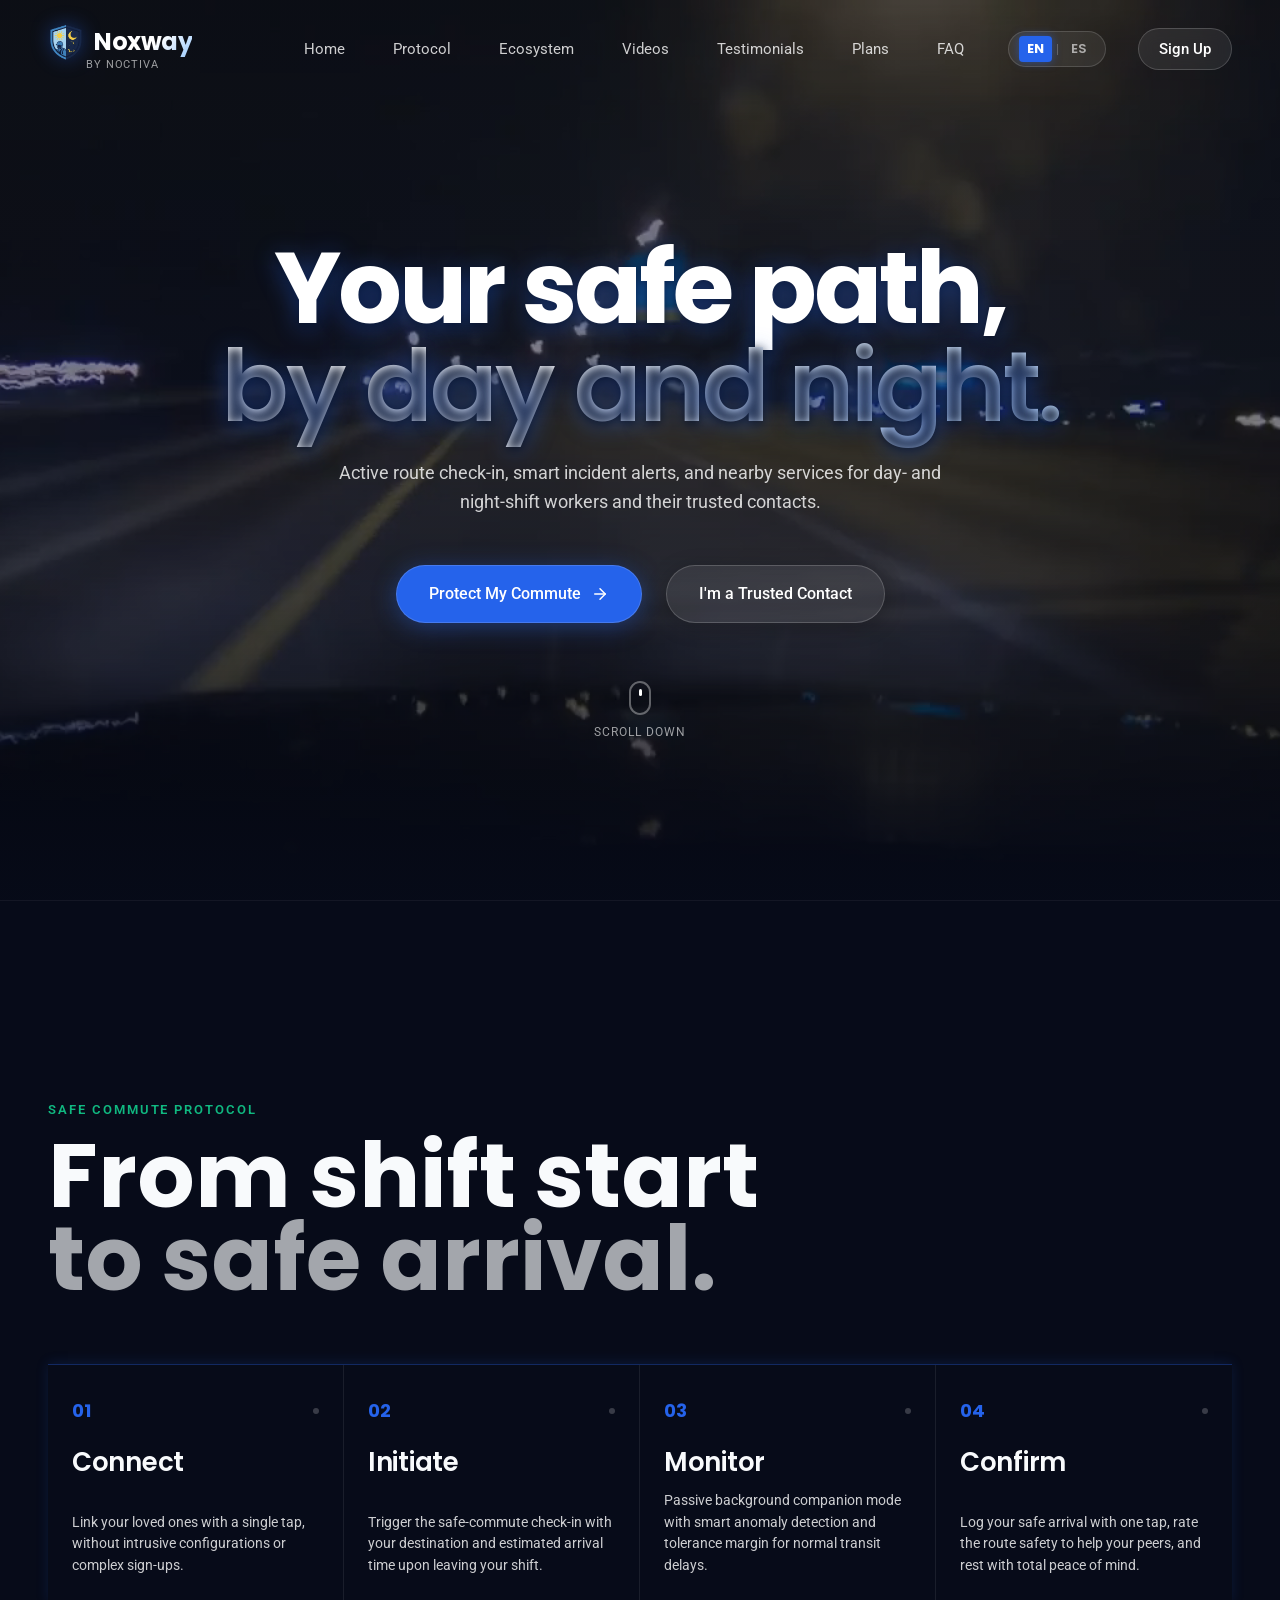
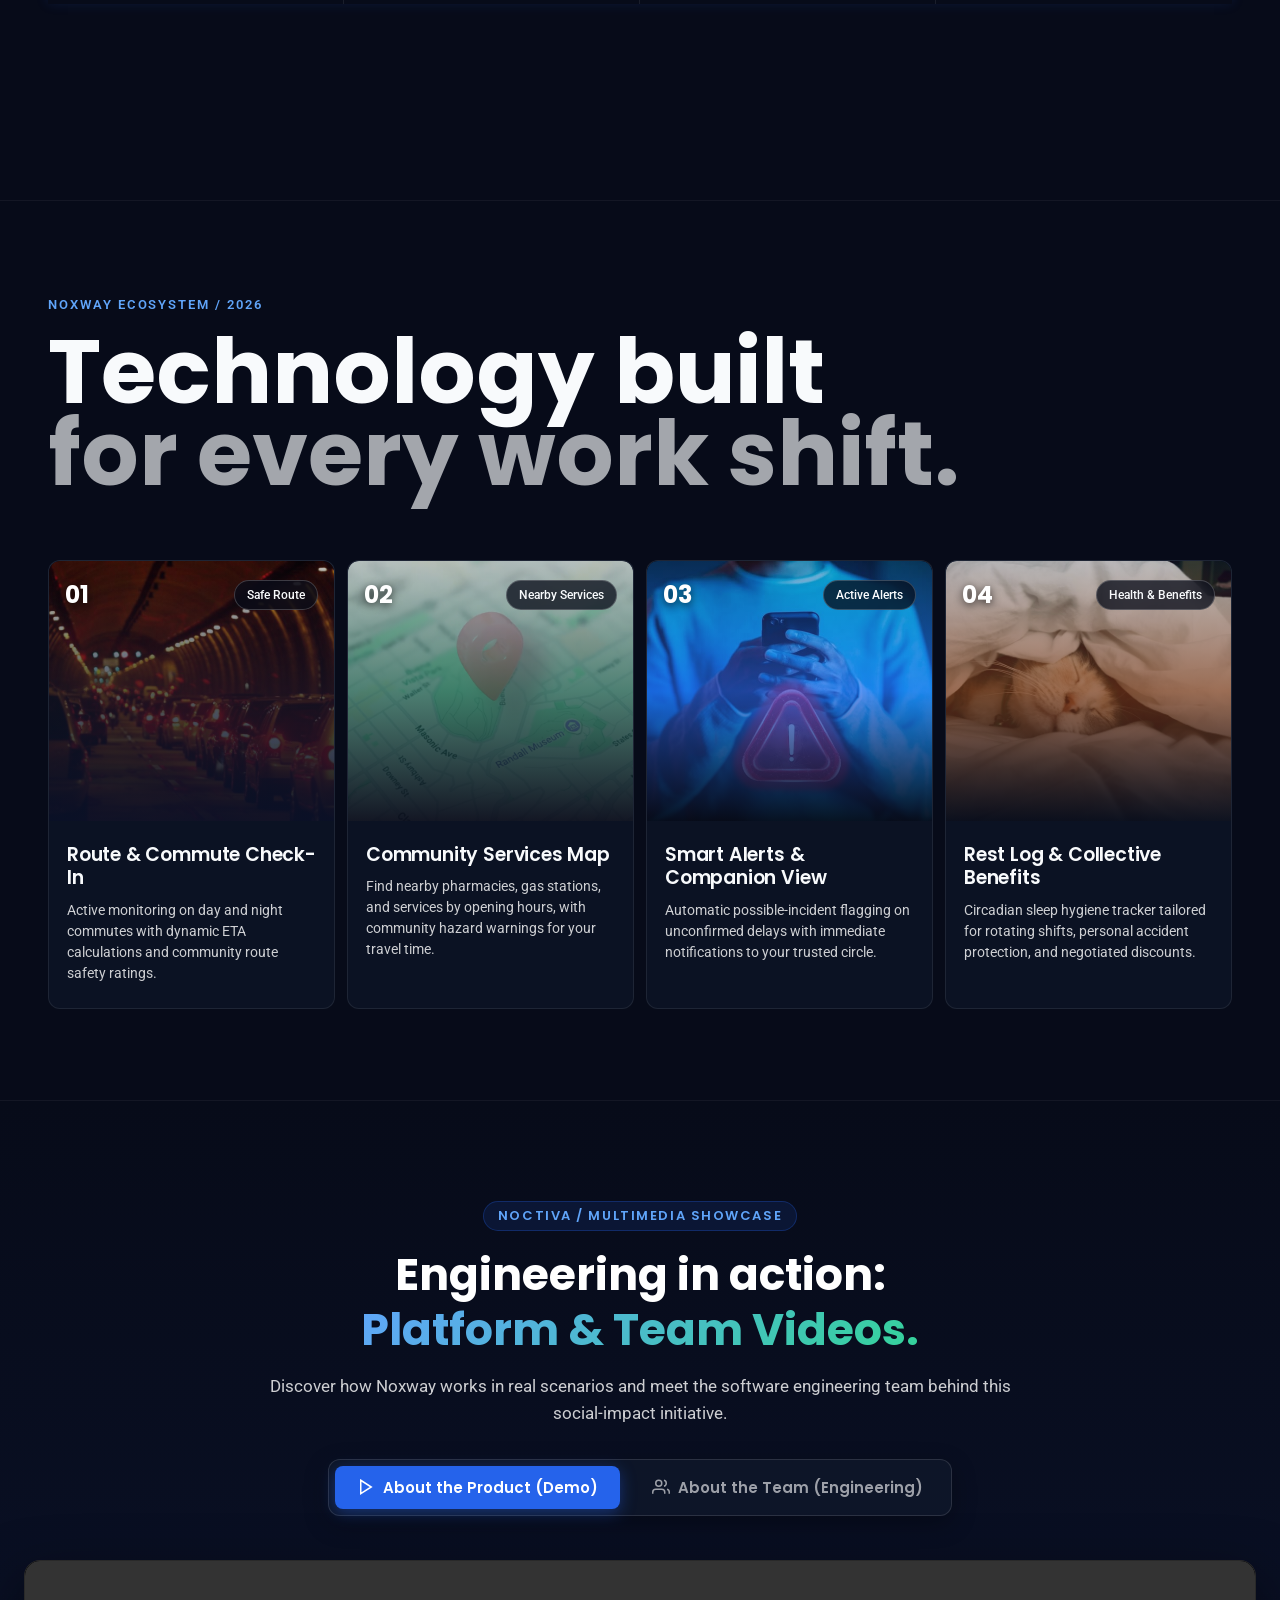
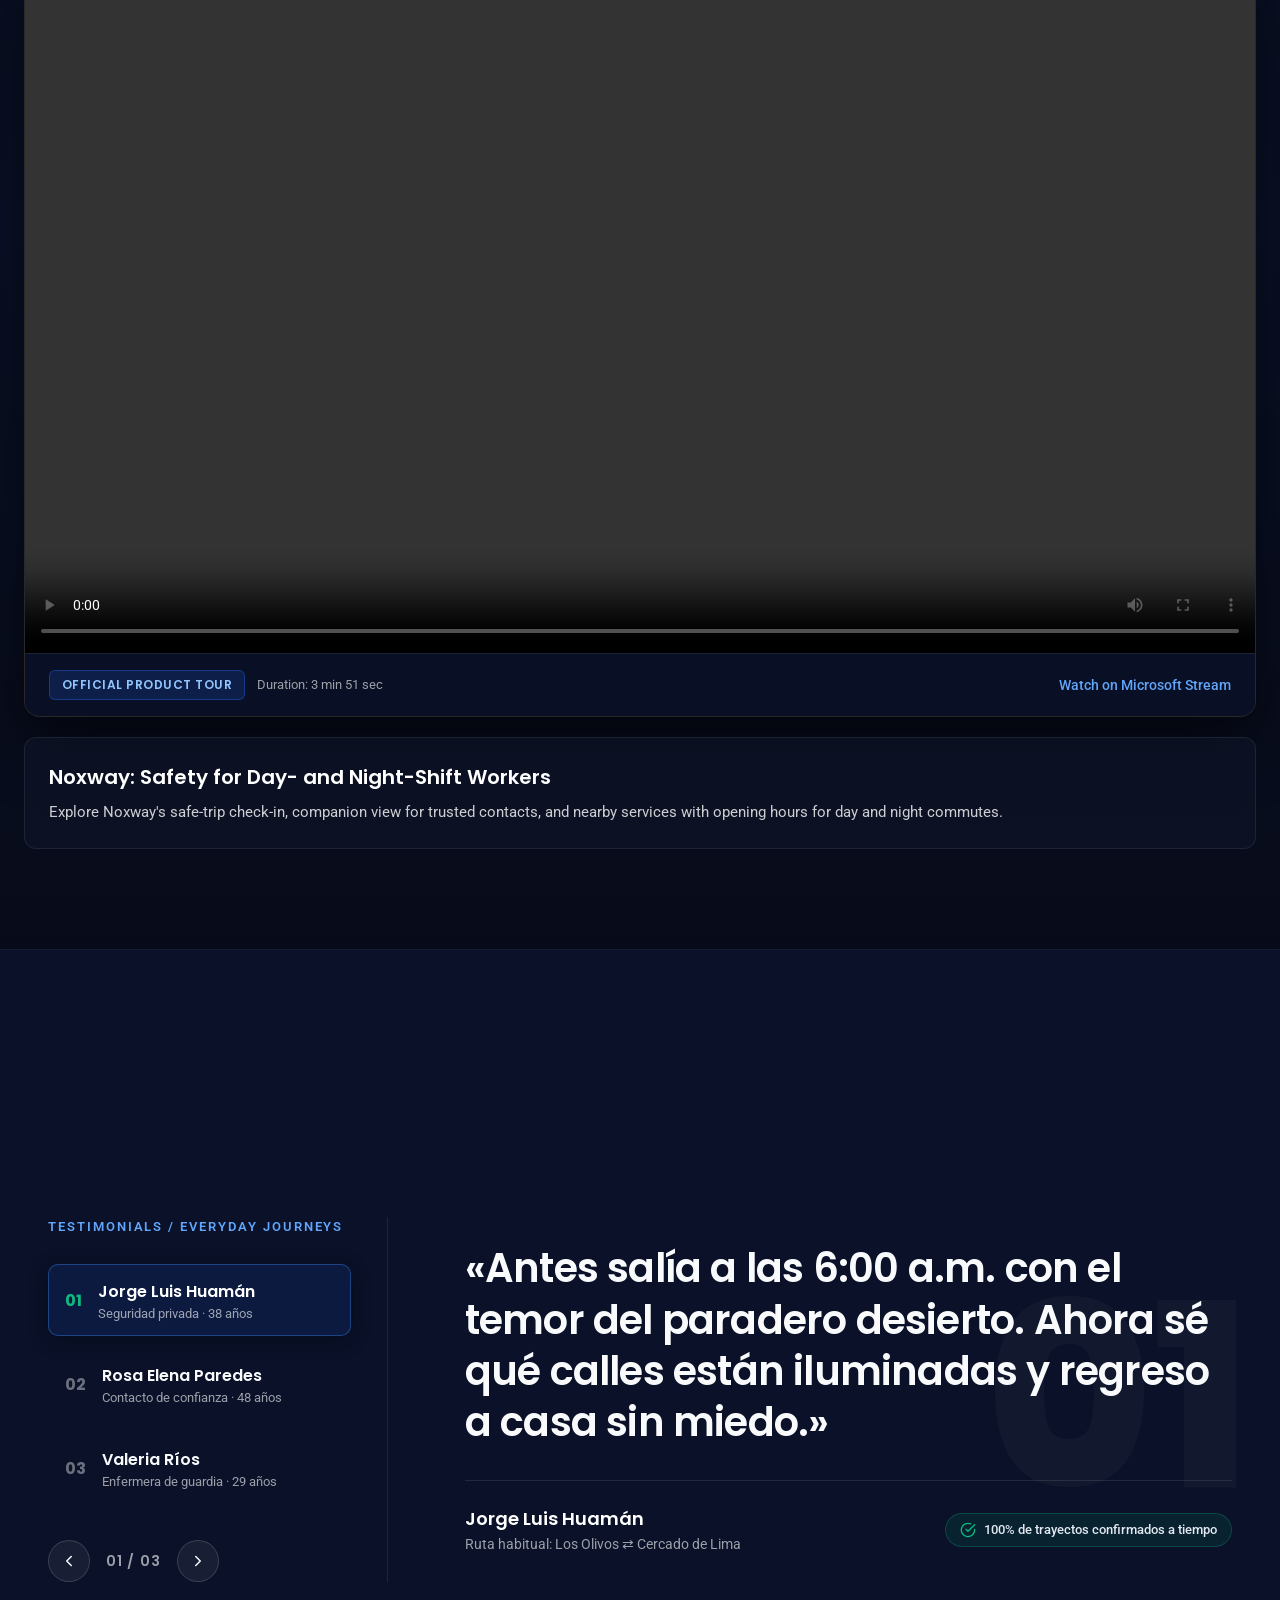
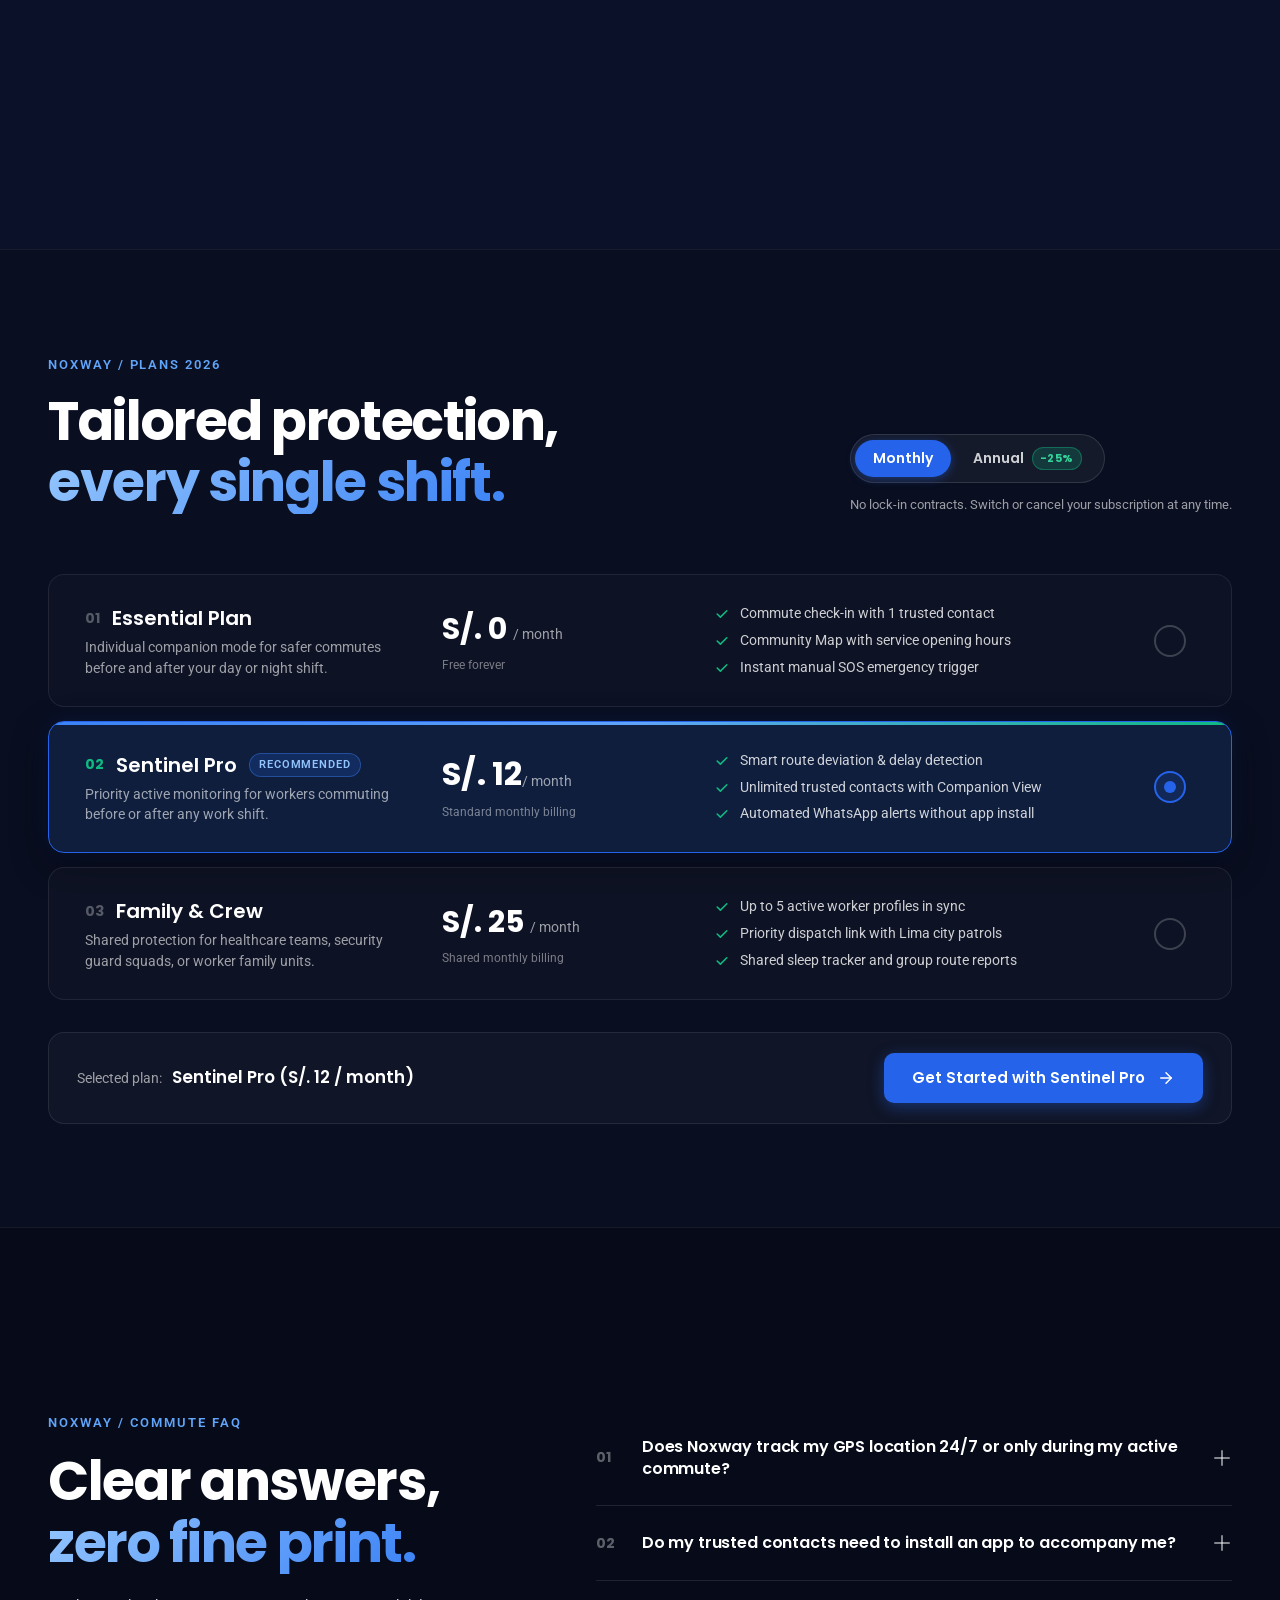
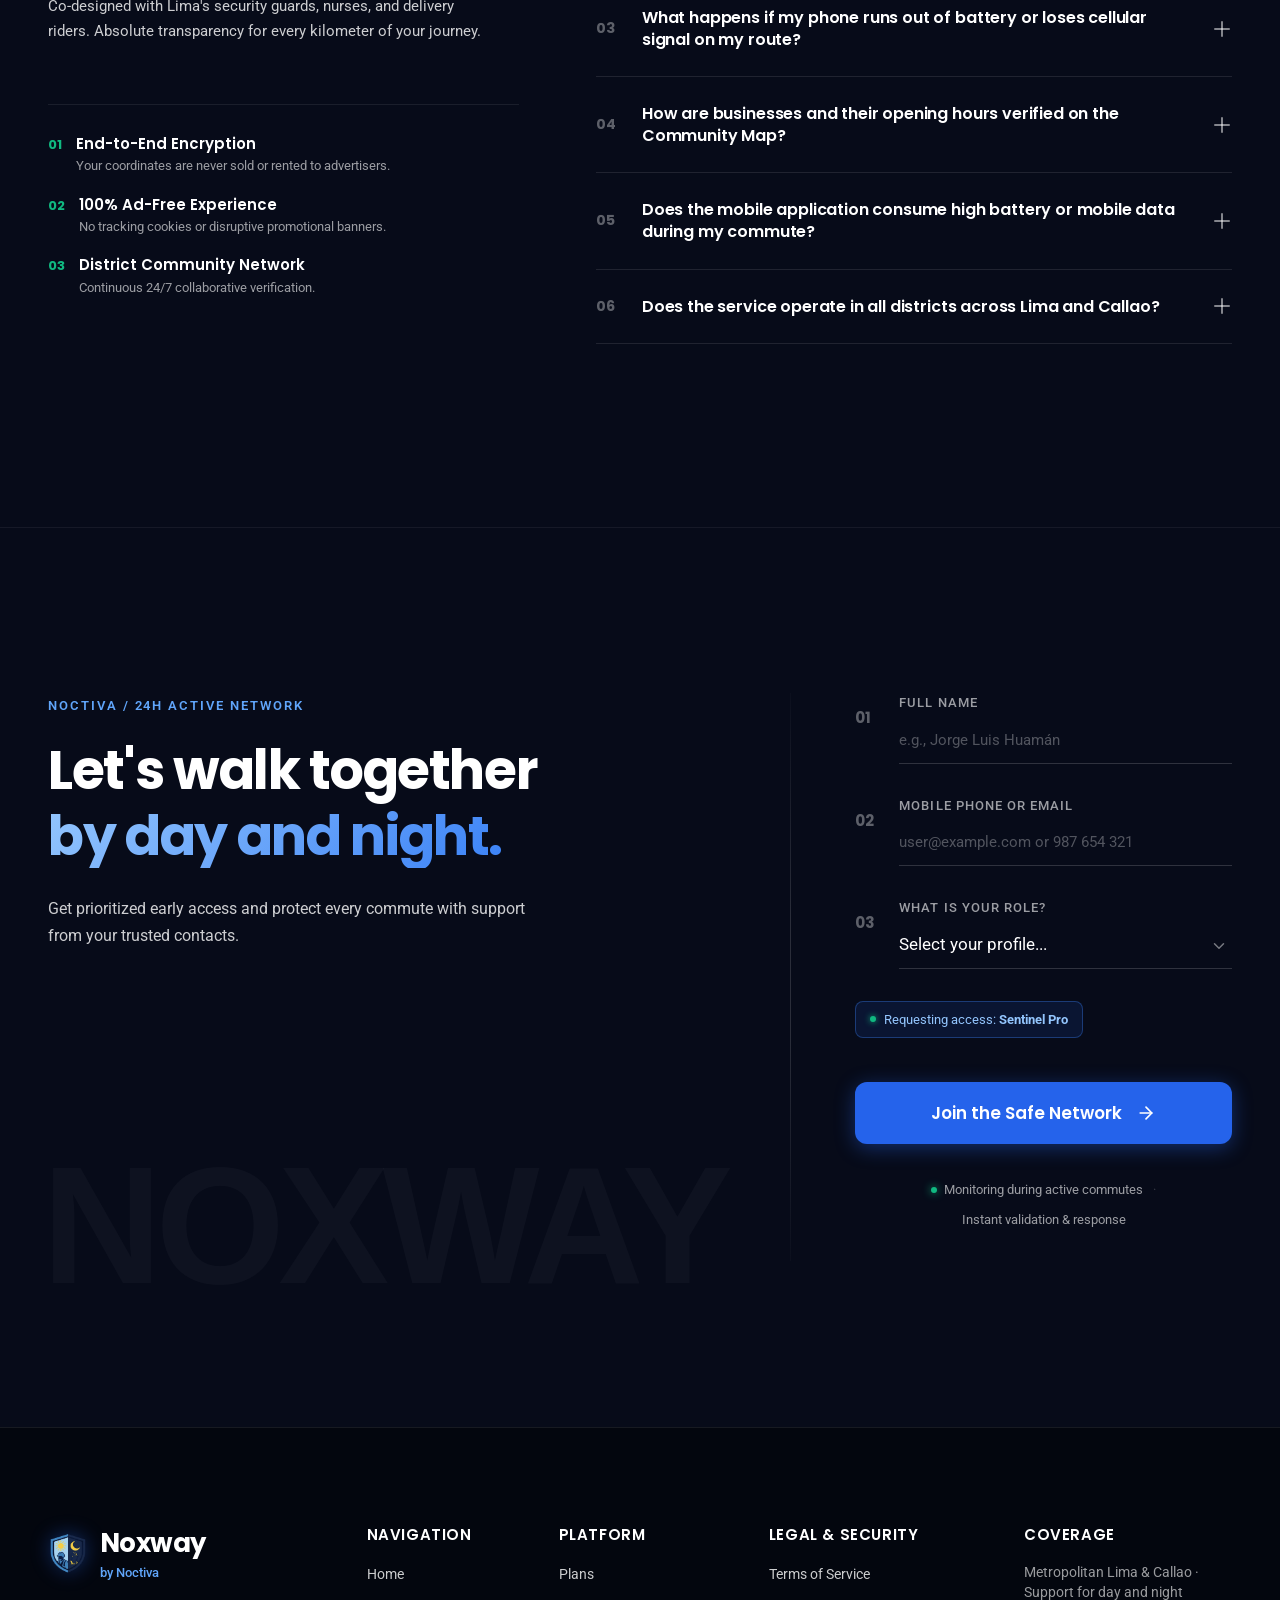
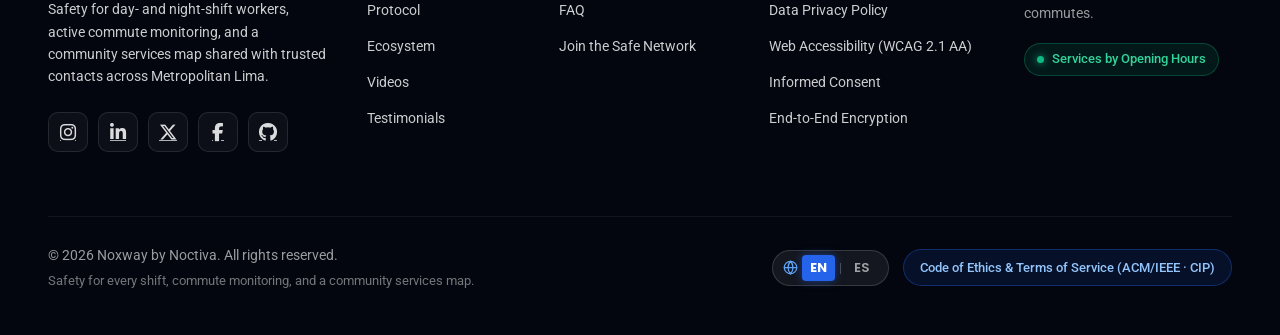
==== commit 2bda7289: "feat(video): embed SharePoint About the Product video player and fallback card" ====
--- a/index.html
+++ b/index.html
@@ -336,24 +336,37 @@
           <article class="video-display-panel active" id="panel-video-product" role="tabpanel" aria-labelledby="tab-video-product">
             <div class="video-player-box">
               <div class="video-embed-container">
-                <iframe
-                  class="video-iframe"
-                  src="https://www.youtube.com"
+                <video
+                  id="product-demo-video"
+                  class="video-iframe video-player-native"
+                  src="https://upcedupe-my.sharepoint.com/:v:/g/personal/u20241i469_upc_edu_pe/IQDK5el_0bgmQINN3hWW4TghAeWnJiiVNPsG6m_-Gggdv5E?e=veIOUI&download=1"
                   title="Noxway - Video About the Product"
-                  allow="accelerometer; autoplay; clipboard-write; encrypted-media; gyroscope; picture-in-picture"
-                  allowfullscreen
-                  loading="lazy"
-                ></iframe>
+                  controls
+                  preload="metadata"
+                  playsinline
+                ></video>
+                <div class="video-fallback-overlay" id="product-video-fallback" hidden>
+                  <div class="video-fallback-card">
+                    <span class="video-badge" data-i18n="videos.prod_badge">Official Product Tour</span>
+                    <h4 class="video-fallback-title" data-i18n="videos.prod_fallback_title">Watch About the Product on Microsoft Stream</h4>
+                    <p class="video-fallback-desc" data-i18n="videos.prod_fallback_desc">Your browser blocked embedded SharePoint playback. Open the video directly in Microsoft Stream to watch the full demo.</p>
+                    <a
+                      href="https://upcedupe-my.sharepoint.com/:v:/g/personal/u20241i469_upc_edu_pe/IQDK5el_0bgmQINN3hWW4TghAeWnJiiVNPsG6m_-Gggdv5E?e=veIOUI"
+                      target="_blank"
+                      rel="noopener noreferrer"
+                      class="video-fallback-btn"
+                      data-i18n="videos.prod_fallback_cta"
+                    >Watch on Microsoft Stream</a>
+                  </div>
+                </div>
               </div>
               <div class="video-meta-bar">
                 <div class="meta-left">
                   <span class="video-badge" data-i18n="videos.prod_badge">Official Product Tour</span>
-                  <span class="video-duration" data-i18n="videos.prod_time">Duration: 2 min 45 sec</span>
+                  <span class="video-duration" data-i18n="videos.prod_time">Duration: 3 min 51 sec</span>
                 </div>
                 <div class="meta-links">
-                  <a href="https://www.youtube.com" target="_blank" rel="noopener noreferrer" class="video-ext-link" data-i18n="videos.prod_watch_yt">Watch on YouTube</a>
-                  <span class="meta-sep" aria-hidden="true">·</span>
-                  <a href="https://web.microsoftstream.com" target="_blank" rel="noopener noreferrer" class="video-ext-link" data-i18n="videos.prod_watch_stream">Microsoft Stream</a>
+                  <a href="https://upcedupe-my.sharepoint.com/:v:/g/personal/u20241i469_upc_edu_pe/IQDK5el_0bgmQINN3hWW4TghAeWnJiiVNPsG6m_-Gggdv5E?e=veIOUI" target="_blank" rel="noopener noreferrer" class="video-ext-link" data-i18n="videos.prod_watch_stream">Watch on Microsoft Stream</a>
                 </div>
               </div>
             </div>
@@ -369,9 +382,10 @@
               <div class="video-embed-container">
                 <iframe
                   class="video-iframe"
-                  src="https://www.youtube.com"
+                  src="https://www.youtube.com/embed/YyL122SJDvk"
                   title="Noxway - Video About the Team"
-                  allow="accelerometer; autoplay; clipboard-write; encrypted-media; gyroscope; picture-in-picture"
+                  allow="accelerometer; autoplay; clipboard-write; encrypted-media; gyroscope; picture-in-picture; web-share"
+                  referrerpolicy="strict-origin-when-cross-origin"
                   allowfullscreen
                   loading="lazy"
                 ></iframe>
@@ -379,10 +393,10 @@
               <div class="video-meta-bar">
                 <div class="meta-left">
                   <span class="video-badge team-badge-color" data-i18n="videos.team_badge">Academic & Agile Retrospective</span>
-                  <span class="video-duration" data-i18n="videos.team_time">Duration: 5 min 15 sec</span>
+                  <span class="video-duration" data-i18n="videos.team_time">Duration: 8 min 10 sec</span>
                 </div>
                 <div class="meta-links">
-                  <a href="https://www.youtube.com" target="_blank" rel="noopener noreferrer" class="video-ext-link" data-i18n="videos.team_watch_yt">Watch on YouTube</a>
+                  <a href="https://youtu.be/YyL122SJDvk" target="_blank" rel="noopener noreferrer" class="video-ext-link" data-i18n="videos.team_watch_yt">Watch on YouTube</a>
                   <span class="meta-sep" aria-hidden="true">·</span>
                   <a href="https://web.microsoftstream.com" target="_blank" rel="noopener noreferrer" class="video-ext-link" data-i18n="videos.team_watch_stream">Microsoft Stream</a>
                 </div>
--- a/css/style.css
+++ b/css/style.css
@@ -3173,6 +3173,74 @@
   border: none;
 }
 
+.video-player-native {
+  background: #000000;
+  object-fit: contain;
+}
+
+.video-fallback-overlay {
+  position: absolute;
+  inset: 0;
+  z-index: 2;
+  display: flex;
+  align-items: center;
+  justify-content: center;
+  padding: 24px;
+  background:
+    radial-gradient(circle at top right, rgba(37, 99, 235, 0.22), transparent 55%),
+    rgba(7, 11, 25, 0.96);
+  text-align: center;
+}
+
+.video-fallback-overlay[hidden] {
+  display: none;
+}
+
+.video-fallback-card {
+  max-width: 460px;
+  display: flex;
+  flex-direction: column;
+  align-items: center;
+  gap: 12px;
+}
+
+.video-fallback-title {
+  font-family: var(--font-title);
+  font-size: 1.1875rem;
+  font-weight: 600;
+  color: #FFFFFF;
+}
+
+.video-fallback-desc {
+  font-family: var(--font-body);
+  font-size: 0.9rem;
+  line-height: 1.55;
+  color: var(--color-text-muted);
+}
+
+.video-fallback-btn {
+  display: inline-flex;
+  align-items: center;
+  justify-content: center;
+  margin-top: 6px;
+  padding: 11px 22px;
+  border-radius: 10px;
+  background: #2563EB;
+  border: 1px solid rgba(147, 197, 253, 0.35);
+  color: #FFFFFF;
+  font-family: var(--font-title);
+  font-size: 0.875rem;
+  font-weight: 600;
+  text-decoration: none;
+  transition: transform 0.2s ease, background-color 0.2s ease, box-shadow 0.2s ease;
+}
+
+.video-fallback-btn:hover {
+  background: #1D4ED8;
+  transform: translateY(-1px);
+  box-shadow: 0 10px 25px rgba(37, 99, 235, 0.35);
+}
+
 .video-meta-bar {
   display: flex;
   justify-content: space-between;
